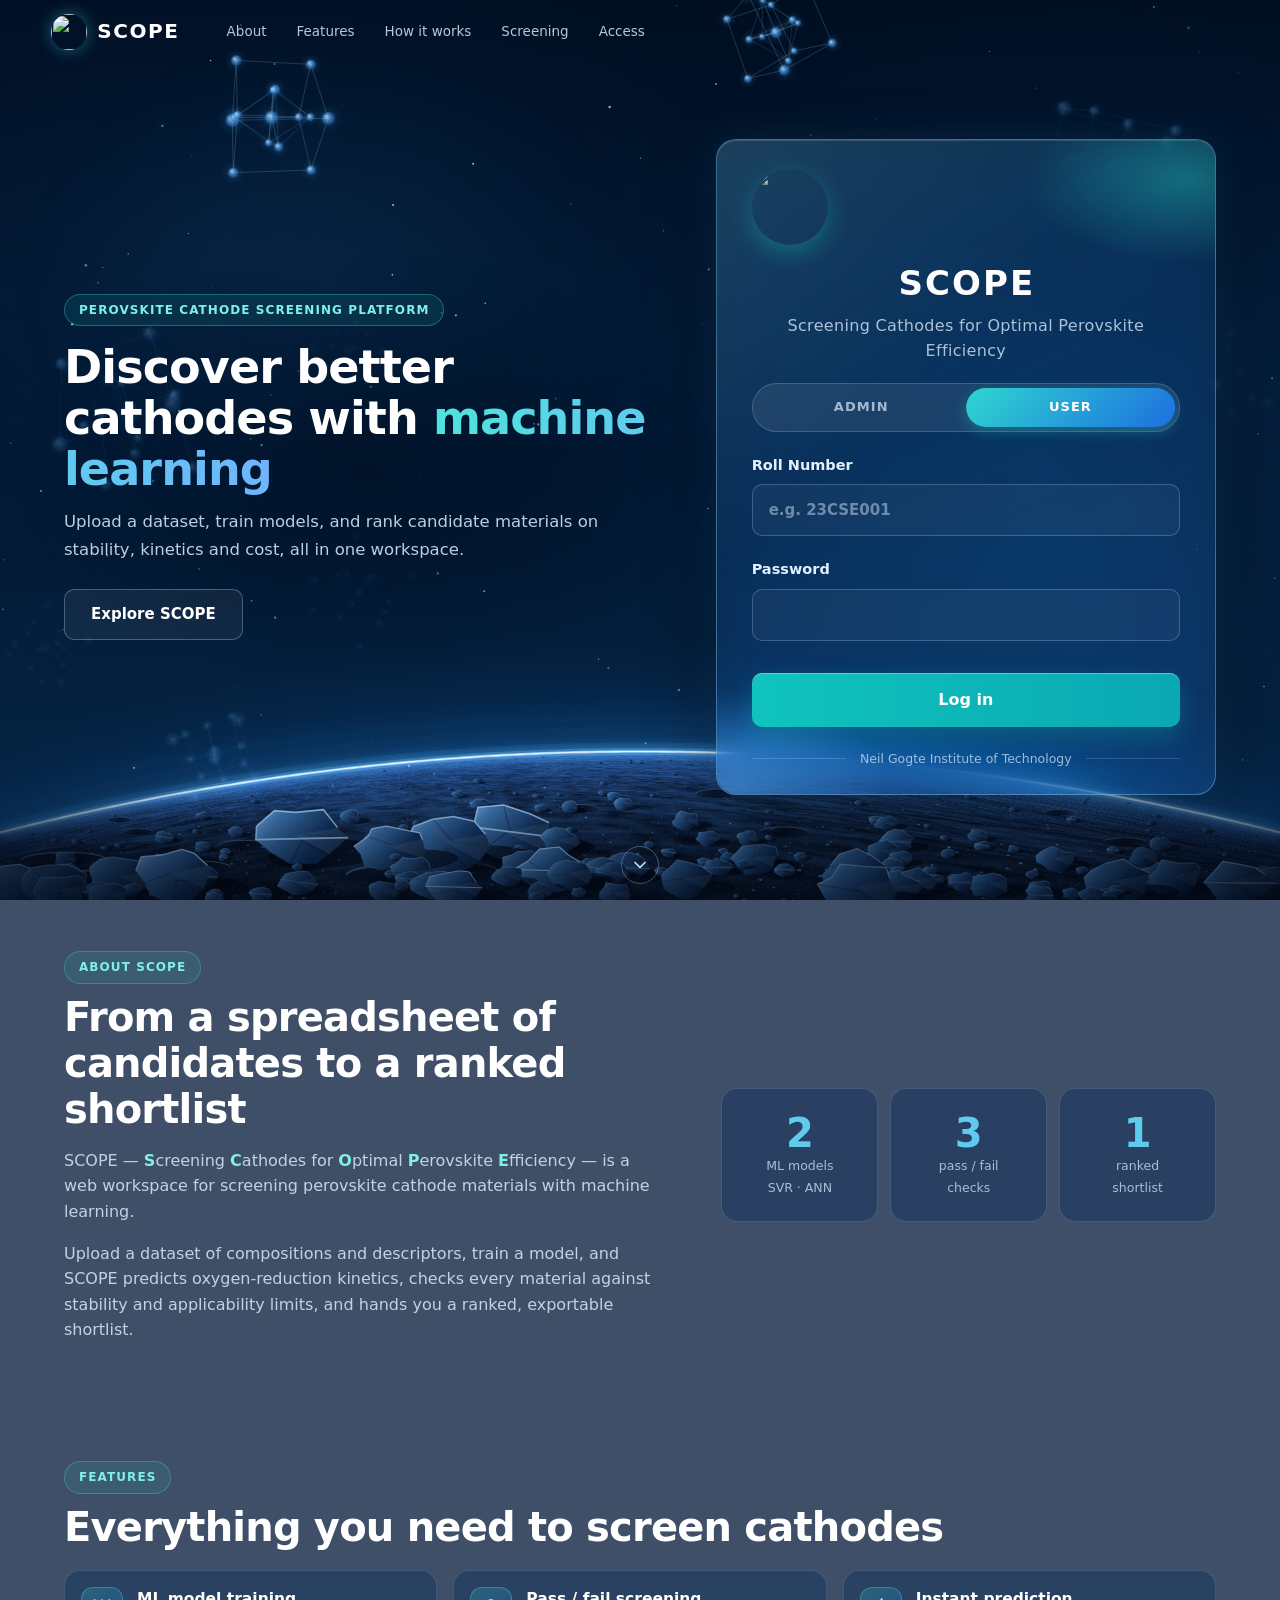
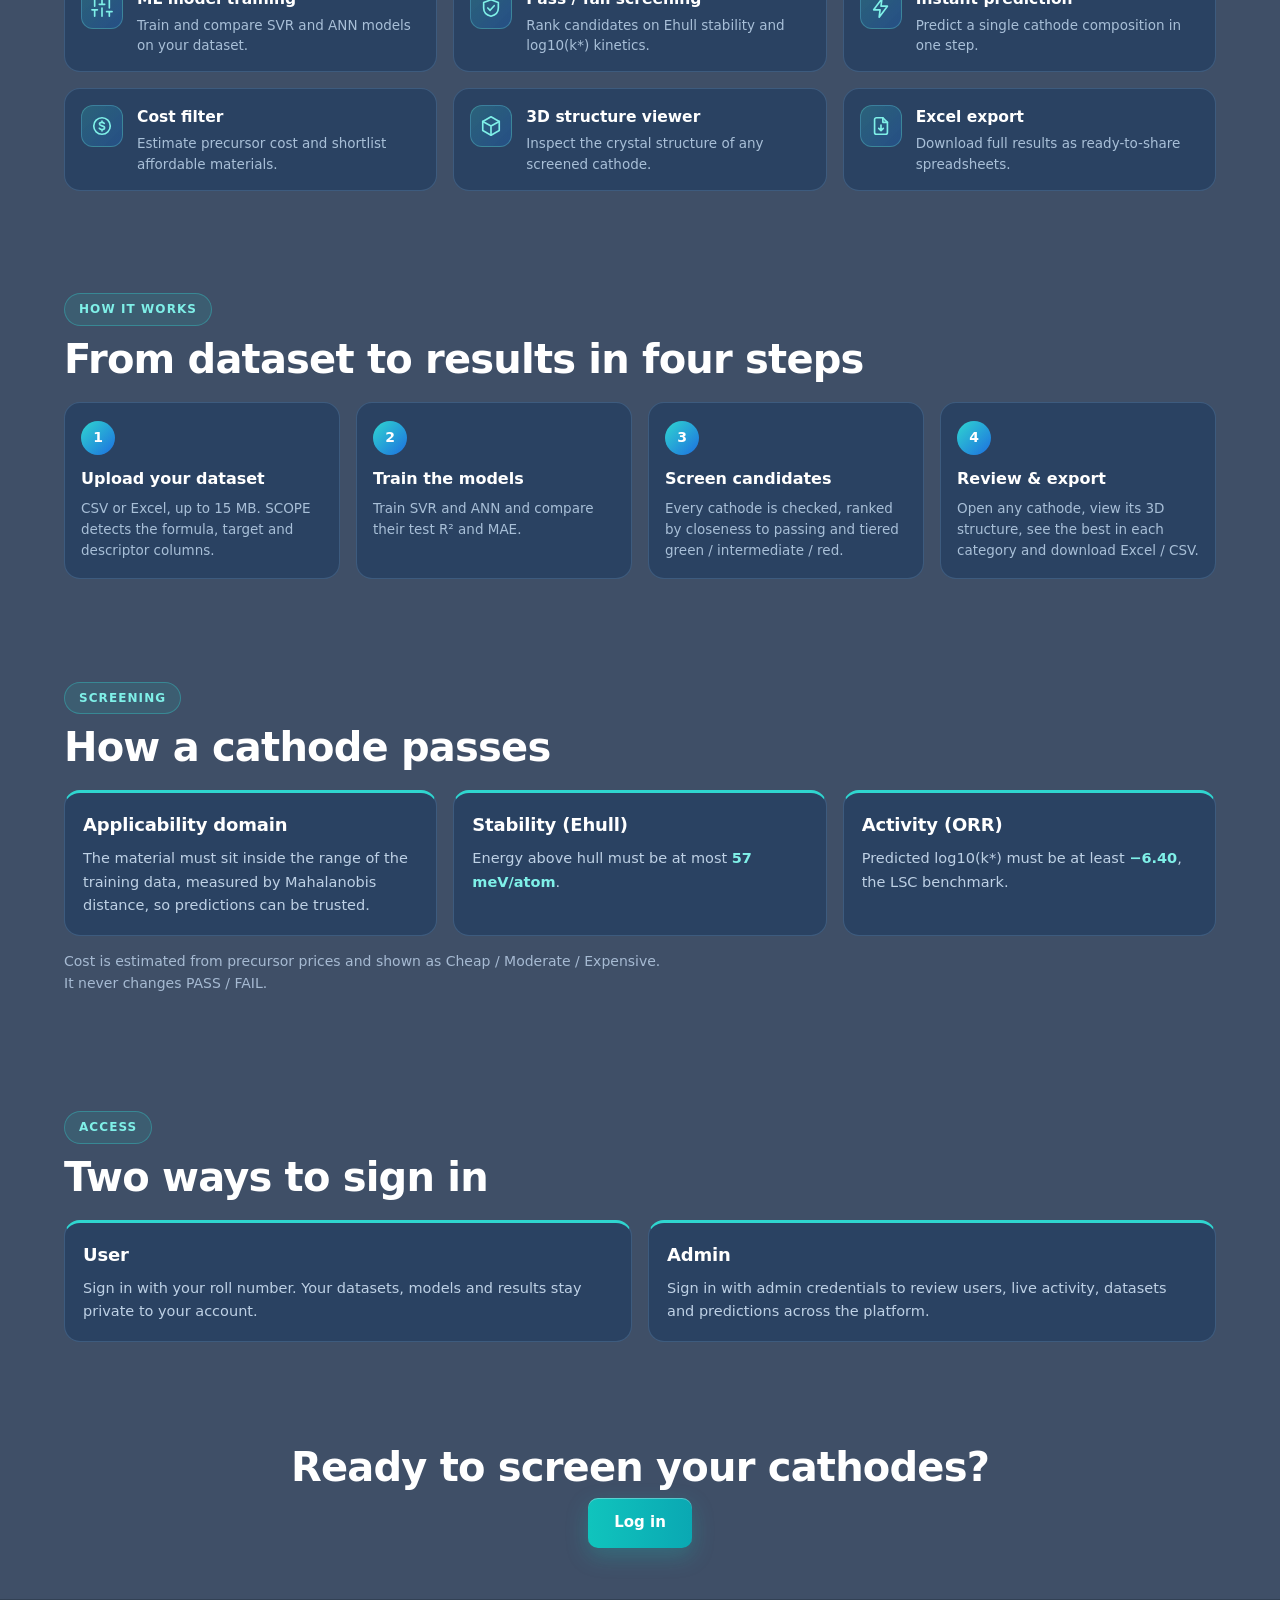
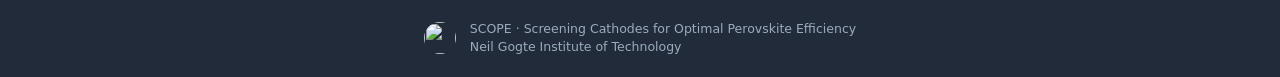
==== frontend/index.html @ 5fcb751d "SCOPE" ====
<!DOCTYPE html><html lang="en"><head><meta charset="utf-8"><meta name="viewport" content="width=device-width,initial-scale=1">
<title>SCOPE</title><link rel="icon" type="image/png" sizes="64x64" href="/favicon.png"><link rel="shortcut icon" href="/favicon.ico"><link rel="apple-touch-icon" href="/logo.png"><link rel="stylesheet" href="style.css"></head><body>
<div id="login" class="hidden">
<canvas id="pvc" class="pv-canvas" aria-hidden="true"></canvas>

<header class="lg-nav" id="lgnav">
<a class="lg-brand" href="#top" data-go-top><img src="/logo.png" alt="" width="36" height="36"><span>SCOPE</span></a>
<nav class="lg-links" aria-label="Sections"><a href="#about">About</a><a href="#features">Features</a><a href="#how">How it works</a><a href="#criteria">Screening</a><a href="#access">Access</a></nav>
</header>

<!-- ===== hero: intro + the ONLY login form (admin / user) ===== -->
<section class="lg-hero" id="top">
<canvas id="plc" class="planet" aria-hidden="true"></canvas>
<div class="lg-intro">
<span class="lg-tag">Perovskite cathode screening platform</span>
<h2 class="lg-title">Discover better cathodes with <em>machine learning</em></h2>
<p class="lg-lead">Upload a dataset, train models, and rank candidate materials on stability, kinetics and cost, all in one workspace.</p>
<div class="lg-cta"><a class="lg-btn ghost" href="#about">Explore SCOPE</a></div>
</div>
<form id="lf" class="card login"><div class="logo-lg"><img src="/logo.png" alt="SCOPE logo" width="72" height="72"></div><h1>SCOPE</h1>
<p class="muted">Screening Cathodes for Optimal Perovskite Efficiency</p>
<div id="rt" class="rt" data-role="user" role="tablist"><span class="rt-pill"></span><button type="button" data-r="admin" role="tab">ADMIN</button><button type="button" data-r="user" role="tab" class="on">USER</button></div>
<label id="l1"><span id="l1t">Roll Number</span><input id="roll" autocomplete="username" placeholder="e.g. 23CSE001" required></label>
<label>Password<input id="pw" type="password" autocomplete="current-password" required></label>
<div id="lerr" class="err"></div><button class="btn">Log in</button><div class="foot">Neil Gogte Institute of Technology</div></form>
<a class="lg-scroll" href="#about" aria-label="Scroll to learn more"><svg viewBox="0 0 24 24" fill="none" stroke="currentColor" stroke-width="2" stroke-linecap="round" stroke-linejoin="round"><path d="M6 9l6 6 6-6"/></svg></a>
</section>

<section class="lg-sec" id="about"><div class="lg-wrap lg-split">
<div><span class="lg-eyebrow lgr">About SCOPE</span>
<h2 class="lg-h2 lgr">From a spreadsheet of candidates to a ranked shortlist</h2>
<p class="lgr">SCOPE &mdash; <b>S</b>creening <b>C</b>athodes for <b>O</b>ptimal <b>P</b>erovskite <b>E</b>fficiency &mdash; is a web workspace for screening perovskite cathode materials with machine learning.</p>
<p class="lgr">Upload a dataset of compositions and descriptors, train a model, and SCOPE predicts oxygen-reduction kinetics, checks every material against stability and applicability limits, and hands you a ranked, exportable shortlist.</p></div>
<div class="lg-tiles"><div class="lg-tile lgr"><b>2</b><span>ML models<br>SVR &middot; ANN</span></div><div class="lg-tile lgr"><b>3</b><span>pass / fail<br>checks</span></div><div class="lg-tile lgr"><b>1</b><span>ranked<br>shortlist</span></div></div>
</div></section>

<section class="lg-sec alt" id="features"><div class="lg-wrap">
<span class="lg-eyebrow lgr">Features</span><h2 class="lg-h2 lgr">Everything you need to screen cathodes</h2>
<ul class="lg-feats"><li class="lg-feat lgr"><span class="lg-ico"><svg viewBox="0 0 24 24" fill="none" stroke="currentColor" stroke-width="1.8" stroke-linecap="round" stroke-linejoin="round" aria-hidden="true"><path d="M4 21v-7M4 10V3M12 21v-9M12 8V3M20 21v-5M20 12V3M1 14h6M9 8h6M17 16h6"/></svg></span><div><b>ML model training</b><small>Train and compare SVR and ANN models on your dataset.</small></div></li><li class="lg-feat lgr"><span class="lg-ico"><svg viewBox="0 0 24 24" fill="none" stroke="currentColor" stroke-width="1.8" stroke-linecap="round" stroke-linejoin="round" aria-hidden="true"><path d="M12 3l8 3v6c0 4.5-3.2 7.8-8 9-4.8-1.2-8-4.5-8-9V6z"/><path d="M8.5 12l2.5 2.5 4.5-5"/></svg></span><div><b>Pass / fail screening</b><small>Rank candidates on Ehull stability and log10(k*) kinetics.</small></div></li><li class="lg-feat lgr"><span class="lg-ico"><svg viewBox="0 0 24 24" fill="none" stroke="currentColor" stroke-width="1.8" stroke-linecap="round" stroke-linejoin="round" aria-hidden="true"><path d="M13 2L4 14h7l-1 8 9-12h-7z"/></svg></span><div><b>Instant prediction</b><small>Predict a single cathode composition in one step.</small></div></li><li class="lg-feat lgr"><span class="lg-ico"><svg viewBox="0 0 24 24" fill="none" stroke="currentColor" stroke-width="1.8" stroke-linecap="round" stroke-linejoin="round" aria-hidden="true"><circle cx="12" cy="12" r="9"/><path d="M14.5 9.2c-.6-.8-1.6-1.2-2.7-1.2-1.5 0-2.6.8-2.6 1.9 0 2.6 5.6 1.3 5.6 4 0 1.2-1.2 2-2.8 2-1.2 0-2.3-.5-2.9-1.4M12 6.5V8m0 8v1.5"/></svg></span><div><b>Cost filter</b><small>Estimate precursor cost and shortlist affordable materials.</small></div></li><li class="lg-feat lgr"><span class="lg-ico"><svg viewBox="0 0 24 24" fill="none" stroke="currentColor" stroke-width="1.8" stroke-linecap="round" stroke-linejoin="round" aria-hidden="true"><path d="M12 2l9 5v10l-9 5-9-5V7z"/><path d="M3 7l9 5 9-5M12 12v10"/></svg></span><div><b>3D structure viewer</b><small>Inspect the crystal structure of any screened cathode.</small></div></li><li class="lg-feat lgr"><span class="lg-ico"><svg viewBox="0 0 24 24" fill="none" stroke="currentColor" stroke-width="1.8" stroke-linecap="round" stroke-linejoin="round" aria-hidden="true"><path d="M14 3H7a2 2 0 0 0-2 2v14a2 2 0 0 0 2 2h10a2 2 0 0 0 2-2V8z"/><path d="M14 3v5h5M12 11v6m0 0l-2.5-2.5M12 17l2.5-2.5"/></svg></span><div><b>Excel export</b><small>Download full results as ready-to-share spreadsheets.</small></div></li></ul>
</div></section>

<section class="lg-sec" id="how"><div class="lg-wrap">
<span class="lg-eyebrow lgr">How it works</span><h2 class="lg-h2 lgr">From dataset to results in four steps</h2>
<ol class="lg-steps">
<li class="lg-step lgr"><i>1</i><b>Upload your dataset</b><small>CSV or Excel, up to 15 MB. SCOPE detects the formula, target and descriptor columns.</small></li>
<li class="lg-step lgr"><i>2</i><b>Train the models</b><small>Train SVR and ANN and compare their test R&sup2; and MAE.</small></li>
<li class="lg-step lgr"><i>3</i><b>Screen candidates</b><small>Every cathode is checked, ranked by closeness to passing and tiered green / intermediate / red.</small></li>
<li class="lg-step lgr"><i>4</i><b>Review &amp; export</b><small>Open any cathode, view its 3D structure, see the best in each category and download Excel / CSV.</small></li>
</ol></div></section>

<section class="lg-sec alt" id="criteria"><div class="lg-wrap">
<span class="lg-eyebrow lgr">Screening</span><h2 class="lg-h2 lgr">How a cathode passes</h2>
<div class="lg-crits">
<div class="lg-crit lgr"><h3>Applicability domain</h3><p>The material must sit inside the range of the training data, measured by Mahalanobis distance, so predictions can be trusted.</p></div>
<div class="lg-crit lgr"><h3>Stability (Ehull)</h3><p>Energy above hull must be at most <b>57 meV/atom</b>.</p></div>
<div class="lg-crit lgr"><h3>Activity (ORR)</h3><p>Predicted log10(k*) must be at least <b>&minus;6.40</b>, the LSC benchmark.</p></div>
</div>
<p class="lg-note lgr">Cost is estimated from precursor prices and shown as Cheap / Moderate / Expensive. It never changes PASS / FAIL.</p>
</div></section>

<section class="lg-sec" id="access"><div class="lg-wrap">
<span class="lg-eyebrow lgr">Access</span><h2 class="lg-h2 lgr">Two ways to sign in</h2>
<div class="lg-crits two">
<div class="lg-crit lgr"><h3>User</h3><p>Sign in with your roll number. Your datasets, models and results stay private to your account.</p></div>
<div class="lg-crit lgr"><h3>Admin</h3><p>Sign in with admin credentials to review users, live activity, datasets and predictions across the platform.</p></div>
</div></div></section>

<section class="lg-sec lg-final"><div class="lg-wrap lgr"><h2 class="lg-h2">Ready to screen your cathodes?</h2><button type="button" class="lg-btn" data-go-login>Log in</button></div></section>
<footer class="lg-foot"><img src="/logo.png" alt="" width="36" height="36"><span>SCOPE &middot; Screening Cathodes for Optimal Perovskite Efficiency<br>Neil Gogte Institute of Technology</span></footer>
</div>
<div id="app" class="hidden"><svg class="mol tr" viewBox="0 0 480 330" preserveAspectRatio="xMaxYMax slice" aria-hidden="true" focusable="false"><defs><radialGradient id="mna" cx=".35" cy=".3" r=".8"><stop offset="0" stop-color="#e9f5ff"/><stop offset=".45" stop-color="#5aa6f5"/><stop offset="1" stop-color="#1f5fc4"/></radialGradient><linearGradient id="cta" x1="0" y1="0" x2="1" y2="1"><stop offset="0" stop-color="#9fd2ff"/><stop offset="1" stop-color="#4f9bf0"/></linearGradient><linearGradient id="cra" x1="0" y1="0" x2="1" y2="1"><stop offset="0" stop-color="#3f86e6"/><stop offset="1" stop-color="#1a4fb3"/></linearGradient><linearGradient id="cla" x1="0" y1="0" x2="1" y2="1"><stop offset="0" stop-color="#6db4fa"/><stop offset="1" stop-color="#2c6cd0"/></linearGradient><radialGradient id="mka" cx="1" cy="0" r="0.95"><stop offset="0" stop-color="#fff"/><stop offset="1" stop-color="#000"/></radialGradient></defs><mask id="mma"><rect width="480" height="330" fill="url(#mka)"/></mask><g mask="url(#mma)"><g stroke="#4f8fe6" stroke-opacity="0.42" stroke-width="1.2" fill="none"><line x1="498.8" y1="108.0" x2="530.0" y2="90.0"/><line x1="374.1" y1="-72.0" x2="405.3" y2="-54.0"/><line x1="467.7" y1="-54.0" x2="467.7" y2="-18.0"/><line x1="436.5" y1="108.0" x2="436.5" y2="144.0"/><line x1="436.5" y1="0.0" x2="467.7" y2="-18.0"/><line x1="467.7" y1="54.0" x2="467.7" y2="90.0"/><line x1="249.4" y1="144.0" x2="280.6" y2="162.0"/><line x1="467.7" y1="54.0" x2="498.8" y2="36.0"/><line x1="530.0" y1="54.0" x2="530.0" y2="90.0"/><line x1="155.9" y1="54.0" x2="155.9" y2="90.0"/><line x1="218.2" y1="-18.0" x2="249.4" y2="-0.0"/><line x1="218.2" y1="90.0" x2="249.4" y2="108.0"/><line x1="374.1" y1="36.0" x2="405.3" y2="54.0"/><line x1="436.5" y1="-0.0" x2="436.5" y2="36.0"/><line x1="124.7" y1="0.0" x2="155.9" y2="-18.0"/><line x1="498.8" y1="0.0" x2="530.0" y2="-18.0"/><line x1="342.9" y1="-54.0" x2="374.1" y2="-72.0"/><line x1="218.2" y1="-54.0" x2="218.2" y2="-18.0"/><line x1="155.9" y1="54.0" x2="187.1" y2="36.0"/><line x1="218.2" y1="54.0" x2="249.4" y2="36.0"/><line x1="342.9" y1="-54.0" x2="342.9" y2="-18.0"/><line x1="436.5" y1="108.0" x2="467.7" y2="90.0"/><line x1="187.1" y1="0.0" x2="218.2" y2="-18.0"/><line x1="93.5" y1="-18.0" x2="124.7" y2="0.0"/><line x1="498.8" y1="108.0" x2="498.8" y2="144.0"/><line x1="405.3" y1="-54.0" x2="405.3" y2="-18.0"/><line x1="405.3" y1="54.0" x2="436.5" y2="36.0"/><line x1="311.8" y1="-0.0" x2="311.8" y2="36.0"/><line x1="498.8" y1="36.0" x2="530.0" y2="54.0"/><line x1="155.9" y1="-18.0" x2="187.1" y2="0.0"/><line x1="155.9" y1="-54.0" x2="187.1" y2="-72.0"/><line x1="374.1" y1="216.0" x2="405.3" y2="198.0"/><line x1="187.1" y1="-0.0" x2="187.1" y2="36.0"/><line x1="467.7" y1="-18.0" x2="498.8" y2="0.0"/><line x1="249.4" y1="216.0" x2="280.6" y2="198.0"/><line x1="467.7" y1="162.0" x2="467.7" y2="198.0"/><line x1="342.9" y1="162.0" x2="342.9" y2="198.0"/><line x1="498.8" y1="216.0" x2="530.0" y2="198.0"/><line x1="530.0" y1="-54.0" x2="530.0" y2="-18.0"/><line x1="467.7" y1="162.0" x2="498.8" y2="144.0"/><line x1="498.8" y1="-0.0" x2="498.8" y2="36.0"/><line x1="218.2" y1="54.0" x2="218.2" y2="90.0"/><line x1="93.5" y1="-54.0" x2="93.5" y2="-18.0"/><line x1="124.7" y1="-72.0" x2="155.9" y2="-54.0"/><line x1="436.5" y1="144.0" x2="467.7" y2="162.0"/><line x1="374.1" y1="-0.0" x2="405.3" y2="-18.0"/><line x1="187.1" y1="-72.0" x2="218.2" y2="-54.0"/><line x1="405.3" y1="-54.0" x2="436.5" y2="-72.0"/><line x1="187.1" y1="108.0" x2="218.2" y2="90.0"/><line x1="374.1" y1="108.0" x2="374.1" y2="144.0"/><line x1="436.5" y1="-72.0" x2="467.7" y2="-54.0"/><line x1="155.9" y1="90.0" x2="187.1" y2="108.0"/><line x1="374.1" y1="108.0" x2="405.3" y2="90.0"/><line x1="530.0" y1="162.0" x2="530.0" y2="198.0"/><line x1="342.9" y1="198.0" x2="374.1" y2="216.0"/><line x1="405.3" y1="90.0" x2="436.5" y2="108.0"/><line x1="93.5" y1="-54.0" x2="124.7" y2="-72.0"/><line x1="405.3" y1="-18.0" x2="436.5" y2="0.0"/><line x1="342.9" y1="-18.0" x2="374.1" y2="0.0"/><line x1="218.2" y1="162.0" x2="249.4" y2="144.0"/><line x1="249.4" y1="-0.0" x2="280.6" y2="-18.0"/><line x1="530.0" y1="90.0" x2="561.2" y2="108.0"/><line x1="530.0" y1="162.0" x2="561.2" y2="144.0"/><line x1="218.2" y1="162.0" x2="218.2" y2="198.0"/><line x1="280.6" y1="-18.0" x2="311.8" y2="-0.0"/><line x1="249.4" y1="108.0" x2="280.6" y2="90.0"/><line x1="249.4" y1="36.0" x2="280.6" y2="54.0"/><line x1="374.1" y1="-0.0" x2="374.1" y2="36.0"/><line x1="187.1" y1="36.0" x2="218.2" y2="54.0"/><line x1="155.9" y1="-54.0" x2="155.9" y2="-18.0"/><line x1="467.7" y1="-54.0" x2="498.8" y2="-72.0"/><line x1="405.3" y1="162.0" x2="405.3" y2="198.0"/><line x1="561.2" y1="108.0" x2="561.2" y2="144.0"/><line x1="249.4" y1="-0.0" x2="249.4" y2="36.0"/><line x1="498.8" y1="144.0" x2="530.0" y2="162.0"/><line x1="498.8" y1="-72.0" x2="530.0" y2="-54.0"/><line x1="280.6" y1="54.0" x2="311.8" y2="36.0"/><line x1="280.6" y1="162.0" x2="280.6" y2="198.0"/><line x1="467.7" y1="90.0" x2="498.8" y2="108.0"/><line x1="436.5" y1="36.0" x2="467.7" y2="54.0"/><line x1="374.1" y1="144.0" x2="405.3" y2="162.0"/></g><circle cx="93.5" cy="-18.0" r="4.4" fill="url(#mna)"/><circle cx="187.1" cy="108.0" r="4.4" fill="url(#mna)"/><circle cx="249.4" cy="36.0" r="2.2" fill="url(#mna)"/><circle cx="249.4" cy="216.0" r="3.6" fill="url(#mna)"/><circle cx="280.6" cy="198.0" r="3.2" fill="url(#mna)"/><circle cx="218.2" cy="90.0" r="2.2" fill="url(#mna)"/><circle cx="436.5" cy="144.0" r="2.2" fill="url(#mna)"/><circle cx="498.8" cy="36.0" r="3.6" fill="url(#mna)"/><circle cx="311.8" cy="36.0" r="2.6" fill="url(#mna)"/><circle cx="498.8" cy="216.0" r="3.6" fill="url(#mna)"/><circle cx="155.9" cy="-18.0" r="2.6" fill="url(#mna)"/><circle cx="467.7" cy="-18.0" r="3.6" fill="url(#mna)"/><circle cx="467.7" cy="162.0" r="3.2" fill="url(#mna)"/><circle cx="530.0" cy="198.0" r="2.2" fill="url(#mna)"/><circle cx="405.3" cy="90.0" r="3.6" fill="url(#mna)"/><circle cx="124.7" cy="-72.0" r="3.6" fill="url(#mna)"/><circle cx="561.2" cy="108.0" r="3.6" fill="url(#mna)"/><circle cx="342.9" cy="198.0" r="2.2" fill="url(#mna)"/><circle cx="436.5" cy="0.0" r="2.6" fill="url(#mna)"/><circle cx="530.0" cy="-18.0" r="2.6" fill="url(#mna)"/><circle cx="187.1" cy="0.0" r="2.6" fill="url(#mna)"/><circle cx="374.1" cy="-72.0" r="2.2" fill="url(#mna)"/><circle cx="218.2" cy="-54.0" r="2.6" fill="url(#mna)"/><circle cx="374.1" cy="108.0" r="4.4" fill="url(#mna)"/><circle cx="530.0" cy="54.0" r="3.6" fill="url(#mna)"/><circle cx="280.6" cy="54.0" r="2.6" fill="url(#mna)"/><circle cx="405.3" cy="-54.0" r="4.4" fill="url(#mna)"/><circle cx="467.7" cy="198.0" r="4.4" fill="url(#mna)"/><circle cx="280.6" cy="-18.0" r="3.6" fill="url(#mna)"/><circle cx="249.4" cy="108.0" r="3.2" fill="url(#mna)"/><circle cx="561.2" cy="144.0" r="2.6" fill="url(#mna)"/><circle cx="530.0" cy="162.0" r="4.4" fill="url(#mna)"/><circle cx="280.6" cy="90.0" r="4.4" fill="url(#mna)"/><circle cx="436.5" cy="36.0" r="2.6" fill="url(#mna)"/><circle cx="530.0" cy="90.0" r="2.2" fill="url(#mna)"/><circle cx="155.9" cy="54.0" r="2.2" fill="url(#mna)"/><circle cx="467.7" cy="54.0" r="2.2" fill="url(#mna)"/><circle cx="218.2" cy="-18.0" r="4.4" fill="url(#mna)"/><circle cx="187.1" cy="36.0" r="2.6" fill="url(#mna)"/><circle cx="498.8" cy="108.0" r="3.6" fill="url(#mna)"/><circle cx="342.9" cy="-54.0" r="2.6" fill="url(#mna)"/><circle cx="405.3" cy="-18.0" r="2.6" fill="url(#mna)"/><circle cx="374.1" cy="144.0" r="2.2" fill="url(#mna)"/><circle cx="124.7" cy="0.0" r="3.2" fill="url(#mna)"/><circle cx="218.2" cy="162.0" r="2.6" fill="url(#mna)"/><circle cx="498.8" cy="-72.0" r="3.2" fill="url(#mna)"/><circle cx="249.4" cy="144.0" r="4.4" fill="url(#mna)"/><circle cx="405.3" cy="162.0" r="2.6" fill="url(#mna)"/><circle cx="374.1" cy="-0.0" r="4.4" fill="url(#mna)"/><circle cx="218.2" cy="198.0" r="3.2" fill="url(#mna)"/><circle cx="530.0" cy="-54.0" r="3.2" fill="url(#mna)"/><circle cx="155.9" cy="90.0" r="4.4" fill="url(#mna)"/><circle cx="467.7" cy="90.0" r="3.6" fill="url(#mna)"/><circle cx="498.8" cy="144.0" r="2.6" fill="url(#mna)"/><circle cx="342.9" cy="-18.0" r="2.2" fill="url(#mna)"/><circle cx="405.3" cy="198.0" r="3.2" fill="url(#mna)"/><circle cx="342.9" cy="162.0" r="3.6" fill="url(#mna)"/><circle cx="93.5" cy="-54.0" r="4.4" fill="url(#mna)"/><circle cx="249.4" cy="-0.0" r="4.4" fill="url(#mna)"/><circle cx="280.6" cy="162.0" r="3.6" fill="url(#mna)"/><circle cx="374.1" cy="36.0" r="4.4" fill="url(#mna)"/><circle cx="218.2" cy="54.0" r="2.6" fill="url(#mna)"/><circle cx="436.5" cy="108.0" r="4.4" fill="url(#mna)"/><circle cx="498.8" cy="0.0" r="2.6" fill="url(#mna)"/><circle cx="311.8" cy="-0.0" r="4.4" fill="url(#mna)"/><circle cx="405.3" cy="54.0" r="4.4" fill="url(#mna)"/><circle cx="155.9" cy="-54.0" r="2.2" fill="url(#mna)"/><circle cx="467.7" cy="-54.0" r="3.6" fill="url(#mna)"/><circle cx="187.1" cy="-72.0" r="2.6" fill="url(#mna)"/><circle cx="374.1" cy="216.0" r="4.4" fill="url(#mna)"/><circle cx="436.5" cy="-72.0" r="2.2" fill="url(#mna)"/></g><g class="cube f1"><polygon points="402.0,64.0 426.2,78.0 402.0,92.0 377.8,78.0" fill="url(#cta)"/><polygon points="426.2,78.0 426.2,106.0 402.0,120.0 402.0,92.0" fill="url(#cra)"/><polygon points="402.0,92.0 402.0,120.0 377.8,106.0 377.8,78.0" fill="url(#cla)"/><polygon points="402.0,64.0 426.2,78.0 426.2,106.0 402.0,120.0 377.8,106.0 377.8,78.0" fill="none" stroke="#bfe0ff" stroke-opacity=".7" stroke-width="1"/><path d="M402.0,92.0 L426.2,78.0 M402.0,92.0 L377.8,78.0 M402.0,92.0 L402.0,120.0" stroke="#d6ecff" stroke-opacity=".55" stroke-width="1"/></g><g class="cube f2"><polygon points="330.0,179.0 344.7,187.5 330.0,196.0 315.3,187.5" fill="url(#cta)"/><polygon points="344.7,187.5 344.7,204.5 330.0,213.0 330.0,196.0" fill="url(#cra)"/><polygon points="330.0,196.0 330.0,213.0 315.3,204.5 315.3,187.5" fill="url(#cla)"/><polygon points="330.0,179.0 344.7,187.5 344.7,204.5 330.0,213.0 315.3,204.5 315.3,187.5" fill="none" stroke="#bfe0ff" stroke-opacity=".7" stroke-width="1"/><path d="M330.0,196.0 L344.7,187.5 M330.0,196.0 L315.3,187.5 M330.0,196.0 L330.0,213.0" stroke="#d6ecff" stroke-opacity=".55" stroke-width="1"/></g><g class="cube f3"><polygon points="448.0,188.0 458.4,194.0 448.0,200.0 437.6,194.0" fill="url(#cta)"/><polygon points="458.4,194.0 458.4,206.0 448.0,212.0 448.0,200.0" fill="url(#cra)"/><polygon points="448.0,200.0 448.0,212.0 437.6,206.0 437.6,194.0" fill="url(#cla)"/><polygon points="448.0,188.0 458.4,194.0 458.4,206.0 448.0,212.0 437.6,206.0 437.6,194.0" fill="none" stroke="#bfe0ff" stroke-opacity=".7" stroke-width="1"/><path d="M448.0,200.0 L458.4,194.0 M448.0,200.0 L437.6,194.0 M448.0,200.0 L448.0,212.0" stroke="#d6ecff" stroke-opacity=".55" stroke-width="1"/></g><g class="cube f4"><polygon points="250.0,60.0 258.7,65.0 250.0,70.0 241.3,65.0" fill="url(#cta)"/><polygon points="258.7,65.0 258.7,75.0 250.0,80.0 250.0,70.0" fill="url(#cra)"/><polygon points="250.0,70.0 250.0,80.0 241.3,75.0 241.3,65.0" fill="url(#cla)"/><polygon points="250.0,60.0 258.7,65.0 258.7,75.0 250.0,80.0 241.3,75.0 241.3,65.0" fill="none" stroke="#bfe0ff" stroke-opacity=".7" stroke-width="1"/><path d="M250.0,70.0 L258.7,65.0 M250.0,70.0 L241.3,65.0 M250.0,70.0 L250.0,80.0" stroke="#d6ecff" stroke-opacity=".55" stroke-width="1"/></g></svg><svg class="mol br" viewBox="0 0 470 480" preserveAspectRatio="xMaxYMax slice" aria-hidden="true" focusable="false"><defs><radialGradient id="mnb" cx=".35" cy=".3" r=".8"><stop offset="0" stop-color="#e9f5ff"/><stop offset=".45" stop-color="#5aa6f5"/><stop offset="1" stop-color="#1f5fc4"/></radialGradient><linearGradient id="ctb" x1="0" y1="0" x2="1" y2="1"><stop offset="0" stop-color="#9fd2ff"/><stop offset="1" stop-color="#4f9bf0"/></linearGradient><linearGradient id="crb" x1="0" y1="0" x2="1" y2="1"><stop offset="0" stop-color="#3f86e6"/><stop offset="1" stop-color="#1a4fb3"/></linearGradient><linearGradient id="clb" x1="0" y1="0" x2="1" y2="1"><stop offset="0" stop-color="#6db4fa"/><stop offset="1" stop-color="#2c6cd0"/></linearGradient><radialGradient id="mkb" cx="1" cy="1" r="0.95"><stop offset="0" stop-color="#fff"/><stop offset="1" stop-color="#000"/></radialGradient></defs><mask id="mmb"><rect width="470" height="480" fill="url(#mkb)"/></mask><g mask="url(#mmb)"><g stroke="#4f8fe6" stroke-opacity="0.42" stroke-width="1.2" fill="none"><line x1="374.1" y1="252.0" x2="405.3" y2="270.0"/><line x1="498.8" y1="324.0" x2="530.0" y2="306.0"/><line x1="218.2" y1="486.0" x2="249.4" y2="468.0"/><line x1="498.8" y1="468.0" x2="530.0" y2="486.0"/><line x1="436.5" y1="432.0" x2="436.5" y2="468.0"/><line x1="530.0" y1="486.0" x2="530.0" y2="522.0"/><line x1="467.7" y1="378.0" x2="498.8" y2="360.0"/><line x1="187.1" y1="252.0" x2="218.2" y2="270.0"/><line x1="405.3" y1="486.0" x2="436.5" y2="468.0"/><line x1="374.1" y1="432.0" x2="405.3" y2="414.0"/><line x1="342.9" y1="270.0" x2="374.1" y2="252.0"/><line x1="218.2" y1="486.0" x2="218.2" y2="522.0"/><line x1="498.8" y1="360.0" x2="530.0" y2="378.0"/><line x1="561.2" y1="216.0" x2="561.2" y2="252.0"/><line x1="280.6" y1="486.0" x2="311.8" y2="468.0"/><line x1="124.7" y1="252.0" x2="155.9" y2="270.0"/><line x1="498.8" y1="252.0" x2="530.0" y2="270.0"/><line x1="530.0" y1="486.0" x2="561.2" y2="468.0"/><line x1="342.9" y1="270.0" x2="342.9" y2="306.0"/><line x1="342.9" y1="486.0" x2="342.9" y2="522.0"/><line x1="93.5" y1="270.0" x2="124.7" y2="252.0"/><line x1="467.7" y1="486.0" x2="467.7" y2="522.0"/><line x1="280.6" y1="414.0" x2="311.8" y2="432.0"/><line x1="405.3" y1="486.0" x2="405.3" y2="522.0"/><line x1="436.5" y1="540.0" x2="467.7" y2="522.0"/><line x1="405.3" y1="522.0" x2="436.5" y2="540.0"/><line x1="467.7" y1="414.0" x2="498.8" y2="432.0"/><line x1="249.4" y1="540.0" x2="280.6" y2="522.0"/><line x1="249.4" y1="432.0" x2="249.4" y2="468.0"/><line x1="530.0" y1="270.0" x2="561.2" y2="252.0"/><line x1="218.2" y1="522.0" x2="249.4" y2="540.0"/><line x1="280.6" y1="486.0" x2="280.6" y2="522.0"/><line x1="311.8" y1="324.0" x2="342.9" y2="306.0"/><line x1="311.8" y1="216.0" x2="342.9" y2="198.0"/><line x1="374.1" y1="324.0" x2="405.3" y2="306.0"/><line x1="405.3" y1="270.0" x2="405.3" y2="306.0"/><line x1="374.1" y1="432.0" x2="374.1" y2="468.0"/><line x1="436.5" y1="468.0" x2="467.7" y2="486.0"/><line x1="342.9" y1="378.0" x2="374.1" y2="360.0"/><line x1="342.9" y1="306.0" x2="374.1" y2="324.0"/><line x1="498.8" y1="216.0" x2="498.8" y2="252.0"/><line x1="467.7" y1="378.0" x2="467.7" y2="414.0"/><line x1="218.2" y1="270.0" x2="218.2" y2="306.0"/><line x1="342.9" y1="378.0" x2="342.9" y2="414.0"/><line x1="342.9" y1="414.0" x2="374.1" y2="432.0"/><line x1="467.7" y1="522.0" x2="498.8" y2="540.0"/><line x1="530.0" y1="306.0" x2="561.2" y2="324.0"/><line x1="374.1" y1="216.0" x2="405.3" y2="198.0"/><line x1="249.4" y1="468.0" x2="280.6" y2="486.0"/><line x1="218.2" y1="414.0" x2="249.4" y2="432.0"/><line x1="311.8" y1="252.0" x2="342.9" y2="270.0"/><line x1="498.8" y1="432.0" x2="530.0" y2="414.0"/><line x1="155.9" y1="270.0" x2="187.1" y2="252.0"/><line x1="311.8" y1="432.0" x2="311.8" y2="468.0"/><line x1="467.7" y1="162.0" x2="467.7" y2="198.0"/><line x1="124.7" y1="324.0" x2="155.9" y2="306.0"/><line x1="342.9" y1="162.0" x2="342.9" y2="198.0"/><line x1="498.8" y1="216.0" x2="530.0" y2="198.0"/><line x1="155.9" y1="306.0" x2="187.1" y2="324.0"/><line x1="467.7" y1="162.0" x2="498.8" y2="144.0"/><line x1="561.2" y1="324.0" x2="561.2" y2="360.0"/><line x1="436.5" y1="216.0" x2="436.5" y2="252.0"/><line x1="467.7" y1="270.0" x2="498.8" y2="252.0"/><line x1="93.5" y1="306.0" x2="124.7" y2="324.0"/><line x1="498.8" y1="432.0" x2="498.8" y2="468.0"/><line x1="155.9" y1="270.0" x2="155.9" y2="306.0"/><line x1="530.0" y1="198.0" x2="561.2" y2="216.0"/><line x1="530.0" y1="162.0" x2="530.0" y2="198.0"/><line x1="342.9" y1="198.0" x2="374.1" y2="216.0"/><line x1="187.1" y1="432.0" x2="218.2" y2="414.0"/><line x1="374.1" y1="360.0" x2="405.3" y2="378.0"/><line x1="342.9" y1="162.0" x2="374.1" y2="144.0"/><line x1="405.3" y1="378.0" x2="405.3" y2="414.0"/><line x1="187.1" y1="468.0" x2="218.2" y2="486.0"/><line x1="530.0" y1="378.0" x2="530.0" y2="414.0"/><line x1="405.3" y1="414.0" x2="436.5" y2="432.0"/><line x1="467.7" y1="486.0" x2="498.8" y2="468.0"/><line x1="467.7" y1="270.0" x2="467.7" y2="306.0"/><line x1="311.8" y1="324.0" x2="311.8" y2="360.0"/><line x1="374.1" y1="324.0" x2="374.1" y2="360.0"/><line x1="561.2" y1="432.0" x2="561.2" y2="468.0"/><line x1="187.1" y1="432.0" x2="187.1" y2="468.0"/><line x1="405.3" y1="162.0" x2="405.3" y2="198.0"/><line x1="498.8" y1="324.0" x2="498.8" y2="360.0"/><line x1="498.8" y1="144.0" x2="530.0" y2="162.0"/><line x1="93.5" y1="270.0" x2="93.5" y2="306.0"/><line x1="405.3" y1="198.0" x2="436.5" y2="216.0"/><line x1="374.1" y1="216.0" x2="374.1" y2="252.0"/><line x1="374.1" y1="468.0" x2="405.3" y2="486.0"/><line x1="311.8" y1="468.0" x2="342.9" y2="486.0"/></g><circle cx="374.1" cy="252.0" r="3.2" fill="url(#mnb)"/><circle cx="530.0" cy="378.0" r="3.2" fill="url(#mnb)"/><circle cx="249.4" cy="432.0" r="3.2" fill="url(#mnb)"/><circle cx="436.5" cy="540.0" r="4.4" fill="url(#mnb)"/><circle cx="218.2" cy="306.0" r="4.4" fill="url(#mnb)"/><circle cx="311.8" cy="432.0" r="2.6" fill="url(#mnb)"/><circle cx="405.3" cy="306.0" r="2.2" fill="url(#mnb)"/><circle cx="530.0" cy="270.0" r="3.6" fill="url(#mnb)"/><circle cx="498.8" cy="468.0" r="2.2" fill="url(#mnb)"/><circle cx="405.3" cy="162.0" r="3.6" fill="url(#mnb)"/><circle cx="93.5" cy="270.0" r="3.2" fill="url(#mnb)"/><circle cx="187.1" cy="252.0" r="2.2" fill="url(#mnb)"/><circle cx="436.5" cy="252.0" r="2.6" fill="url(#mnb)"/><circle cx="311.8" cy="324.0" r="3.6" fill="url(#mnb)"/><circle cx="498.8" cy="324.0" r="3.2" fill="url(#mnb)"/><circle cx="342.9" cy="522.0" r="4.4" fill="url(#mnb)"/><circle cx="93.5" cy="306.0" r="3.2" fill="url(#mnb)"/><circle cx="498.8" cy="360.0" r="3.6" fill="url(#mnb)"/><circle cx="155.9" cy="306.0" r="3.6" fill="url(#mnb)"/><circle cx="467.7" cy="306.0" r="3.6" fill="url(#mnb)"/><circle cx="561.2" cy="252.0" r="2.2" fill="url(#mnb)"/><circle cx="374.1" cy="432.0" r="4.4" fill="url(#mnb)"/><circle cx="498.8" cy="216.0" r="2.6" fill="url(#mnb)"/><circle cx="342.9" cy="414.0" r="3.2" fill="url(#mnb)"/><circle cx="467.7" cy="162.0" r="2.2" fill="url(#mnb)"/><circle cx="280.6" cy="414.0" r="3.6" fill="url(#mnb)"/><circle cx="218.2" cy="486.0" r="2.2" fill="url(#mnb)"/><circle cx="530.0" cy="414.0" r="3.2" fill="url(#mnb)"/><circle cx="342.9" cy="270.0" r="3.6" fill="url(#mnb)"/><circle cx="405.3" cy="486.0" r="2.2" fill="url(#mnb)"/><circle cx="249.4" cy="468.0" r="4.4" fill="url(#mnb)"/><circle cx="374.1" cy="144.0" r="3.6" fill="url(#mnb)"/><circle cx="311.8" cy="468.0" r="3.2" fill="url(#mnb)"/><circle cx="187.1" cy="432.0" r="3.6" fill="url(#mnb)"/><circle cx="436.5" cy="432.0" r="2.6" fill="url(#mnb)"/><circle cx="530.0" cy="306.0" r="2.6" fill="url(#mnb)"/><circle cx="405.3" cy="198.0" r="2.2" fill="url(#mnb)"/><circle cx="498.8" cy="540.0" r="4.4" fill="url(#mnb)"/><circle cx="530.0" cy="162.0" r="2.2" fill="url(#mnb)"/><circle cx="311.8" cy="360.0" r="2.6" fill="url(#mnb)"/><circle cx="467.7" cy="486.0" r="4.4" fill="url(#mnb)"/><circle cx="124.7" cy="252.0" r="3.2" fill="url(#mnb)"/><circle cx="561.2" cy="432.0" r="3.2" fill="url(#mnb)"/><circle cx="311.8" cy="216.0" r="2.6" fill="url(#mnb)"/><circle cx="374.1" cy="468.0" r="4.4" fill="url(#mnb)"/><circle cx="498.8" cy="252.0" r="4.4" fill="url(#mnb)"/><circle cx="467.7" cy="198.0" r="3.2" fill="url(#mnb)"/><circle cx="374.1" cy="324.0" r="2.2" fill="url(#mnb)"/><circle cx="218.2" cy="522.0" r="3.2" fill="url(#mnb)"/><circle cx="342.9" cy="306.0" r="2.6" fill="url(#mnb)"/><circle cx="405.3" cy="522.0" r="3.6" fill="url(#mnb)"/><circle cx="280.6" cy="486.0" r="3.6" fill="url(#mnb)"/><circle cx="374.1" cy="360.0" r="3.6" fill="url(#mnb)"/><circle cx="530.0" cy="486.0" r="2.2" fill="url(#mnb)"/><circle cx="342.9" cy="162.0" r="2.6" fill="url(#mnb)"/><circle cx="405.3" cy="378.0" r="2.2" fill="url(#mnb)"/><circle cx="187.1" cy="468.0" r="3.6" fill="url(#mnb)"/><circle cx="374.1" cy="216.0" r="3.6" fill="url(#mnb)"/><circle cx="218.2" cy="414.0" r="3.6" fill="url(#mnb)"/><circle cx="436.5" cy="468.0" r="3.2" fill="url(#mnb)"/><circle cx="342.9" cy="198.0" r="2.6" fill="url(#mnb)"/><circle cx="405.3" cy="414.0" r="3.6" fill="url(#mnb)"/><circle cx="187.1" cy="324.0" r="3.2" fill="url(#mnb)"/><circle cx="218.2" cy="270.0" r="3.6" fill="url(#mnb)"/><circle cx="530.0" cy="198.0" r="3.2" fill="url(#mnb)"/><circle cx="405.3" cy="270.0" r="2.2" fill="url(#mnb)"/><circle cx="467.7" cy="522.0" r="3.2" fill="url(#mnb)"/><circle cx="561.2" cy="468.0" r="2.2" fill="url(#mnb)"/><circle cx="498.8" cy="432.0" r="3.2" fill="url(#mnb)"/><circle cx="311.8" cy="252.0" r="3.2" fill="url(#mnb)"/><circle cx="467.7" cy="378.0" r="3.6" fill="url(#mnb)"/><circle cx="124.7" cy="324.0" r="2.2" fill="url(#mnb)"/><circle cx="561.2" cy="324.0" r="2.6" fill="url(#mnb)"/><circle cx="436.5" cy="216.0" r="2.2" fill="url(#mnb)"/><circle cx="467.7" cy="414.0" r="3.2" fill="url(#mnb)"/><circle cx="342.9" cy="486.0" r="3.2" fill="url(#mnb)"/><circle cx="561.2" cy="360.0" r="3.2" fill="url(#mnb)"/><circle cx="155.9" cy="270.0" r="2.2" fill="url(#mnb)"/><circle cx="467.7" cy="270.0" r="3.6" fill="url(#mnb)"/><circle cx="498.8" cy="144.0" r="3.6" fill="url(#mnb)"/><circle cx="561.2" cy="216.0" r="4.4" fill="url(#mnb)"/><circle cx="249.4" cy="540.0" r="2.2" fill="url(#mnb)"/><circle cx="280.6" cy="522.0" r="3.2" fill="url(#mnb)"/><circle cx="530.0" cy="522.0" r="3.6" fill="url(#mnb)"/><circle cx="342.9" cy="378.0" r="3.2" fill="url(#mnb)"/></g><g class="cube f2"><polygon points="380.0,192.0 409.4,209.0 380.0,226.0 350.6,209.0" fill="url(#ctb)"/><polygon points="409.4,209.0 409.4,243.0 380.0,260.0 380.0,226.0" fill="url(#crb)"/><polygon points="380.0,226.0 380.0,260.0 350.6,243.0 350.6,209.0" fill="url(#clb)"/><polygon points="380.0,192.0 409.4,209.0 409.4,243.0 380.0,260.0 350.6,243.0 350.6,209.0" fill="none" stroke="#bfe0ff" stroke-opacity=".7" stroke-width="1"/><path d="M380.0,226.0 L409.4,209.0 M380.0,226.0 L350.6,209.0 M380.0,226.0 L380.0,260.0" stroke="#d6ecff" stroke-opacity=".55" stroke-width="1"/></g><g class="cube f3"><polygon points="300.0,312.0 315.6,321.0 300.0,330.0 284.4,321.0" fill="url(#ctb)"/><polygon points="315.6,321.0 315.6,339.0 300.0,348.0 300.0,330.0" fill="url(#crb)"/><polygon points="300.0,330.0 300.0,348.0 284.4,339.0 284.4,321.0" fill="url(#clb)"/><polygon points="300.0,312.0 315.6,321.0 315.6,339.0 300.0,348.0 284.4,339.0 284.4,321.0" fill="none" stroke="#bfe0ff" stroke-opacity=".7" stroke-width="1"/><path d="M300.0,330.0 L315.6,321.0 M300.0,330.0 L284.4,321.0 M300.0,330.0 L300.0,348.0" stroke="#d6ecff" stroke-opacity=".55" stroke-width="1"/></g><g class="cube f1"><polygon points="440.0,344.0 450.4,350.0 440.0,356.0 429.6,350.0" fill="url(#ctb)"/><polygon points="450.4,350.0 450.4,362.0 440.0,368.0 440.0,356.0" fill="url(#crb)"/><polygon points="440.0,356.0 440.0,368.0 429.6,362.0 429.6,350.0" fill="url(#clb)"/><polygon points="440.0,344.0 450.4,350.0 450.4,362.0 440.0,368.0 429.6,362.0 429.6,350.0" fill="none" stroke="#bfe0ff" stroke-opacity=".7" stroke-width="1"/><path d="M440.0,356.0 L450.4,350.0 M440.0,356.0 L429.6,350.0 M440.0,356.0 L440.0,368.0" stroke="#d6ecff" stroke-opacity=".55" stroke-width="1"/></g><g class="cube f4"><polygon points="268.0,109.0 277.5,114.5 268.0,120.0 258.5,114.5" fill="url(#ctb)"/><polygon points="277.5,114.5 277.5,125.5 268.0,131.0 268.0,120.0" fill="url(#crb)"/><polygon points="268.0,120.0 268.0,131.0 258.5,125.5 258.5,114.5" fill="url(#clb)"/><polygon points="268.0,109.0 277.5,114.5 277.5,125.5 268.0,131.0 258.5,125.5 258.5,114.5" fill="none" stroke="#bfe0ff" stroke-opacity=".7" stroke-width="1"/><path d="M268.0,120.0 L277.5,114.5 M268.0,120.0 L258.5,114.5 M268.0,120.0 L268.0,131.0" stroke="#d6ecff" stroke-opacity=".55" stroke-width="1"/></g></svg><aside><canvas id="sbc" class="sb-canvas" aria-hidden="true"></canvas><div class="brand"><span class="logo"><img src="/logo.png" alt="SCOPE logo" width="42" height="42"></span><div>SCOPE</div></div><nav id="nav"></nav>
<div class="who"><span id="who"></span><button class="link" id="logout">Log out</button></div></aside>
<div class="wrap"><div id="bar"></div><main id="main"></main></div></div>
<div id="busy" class="hidden"><div class="spin"></div><div id="busymsg"></div></div>
<div id="modal" class="hidden"><div class="mbox"><button class="x" id="mx">×</button><div id="mbody"></div></div></div>
<div id="toast"></div>

<script>
/* Login background: twinkling stars + floating, slowly tumbling perovskite (ABO3) structures.
   Edit STRUCTS to move / resize / blur them:  [x, y, size, blur(0-1), speed]  (x,y = fraction of screen) */
(function(){
  var cv=document.getElementById('pvc'); if(!cv) return;
  var ctx=cv.getContext('2d'), login=document.getElementById('login');
  var reduce=window.matchMedia&&matchMedia('(prefers-reduced-motion: reduce)').matches;
  var W=0,H=0,DPR=1,drawnStatic=false;
  function R(a,b){return a+Math.random()*(b-a);}

  /* ----- ABO3 cell: 8 A corners, 1 B centre, 6 O face centres ----- */
  var BASE=[],EDGES=[],i,j;
  for(i=0;i<8;i++) BASE.push({p:[(i&1)?1:-1,(i&2)?1:-1,(i&4)?1:-1],t:'A'});
  BASE.push({p:[0,0,0],t:'B'});
  [[1,0,0],[-1,0,0],[0,1,0],[0,-1,0],[0,0,1],[0,0,-1]].forEach(function(p){BASE.push({p:p,t:'O'});});
  for(i=0;i<8;i++)for(j=i+1;j<8;j++){var d=0;for(var c=0;c<3;c++)if(BASE[i].p[c]!==BASE[j].p[c])d++; if(d===1)EDGES.push([i,j,0]);}   /* cube edges */
  for(i=9;i<15;i++)for(j=i+1;j<15;j++){var dp=0;for(var c2=0;c2<3;c2++)dp+=BASE[i].p[c2]*BASE[j].p[c2]; if(dp===0)EDGES.push([i,j,1]);}   /* octahedron */
  for(i=9;i<15;i++)EDGES.push([8,i,2]);   /* B-O bonds */

  var STRUCTS=[
    [.20,.13,70,0,.5],[.61,.04,58,0,.6],[.88,.19,86,0,.45],[.745,.31,44,.65,.7],
    [.10,.46,86,0,.5],[.27,.41,38,.7,.6],[.27,.64,56,.25,.55],[.05,.70,44,.55,.6],
    [.16,.83,50,.85,.5],[.83,.60,80,0,.5],[.94,.45,58,.8,.45],[.70,.53,38,.65,.6],[.91,.86,42,.85,.5]
  ].map(function(s){
    var v=BASE.map(function(b){return{t:b.t,p:[b.p[0]+R(-.07,.07),b.p[1]+R(-.07,.07),b.p[2]+R(-.07,.07)]};});
    return{fx:s[0],fy:s[1],size:s[2],soft:s[3],sp:s[4],v:v,
      a0:[R(0,6.28),R(0,6.28),R(0,6.28)],w:[R(-.16,.16),R(-.2,.2),R(-.12,.12)],
      ph:R(0,6.28),ax:R(14,30),ay:R(12,26),acc:Math.random()<.45?Math.floor(R(0,8)):-1,
      a:s[3]>0?(.55-.3*s[3]):.95,al:0,wait:0};
  });

  var STARS=[];
  function makeStars(){STARS=[];var n=Math.round(W*H/9000);for(var k=0;k<n;k++)STARS.push({x:R(0,W),y:R(0,H*.9),r:R(.4,1.3),ph:R(0,6.28),sp:R(.4,1.4),cy:Math.random()<.08});}

  function size(){
    DPR=Math.min(window.devicePixelRatio||1,2);W=cv.clientWidth;H=cv.clientHeight;
    cv.width=Math.round(W*DPR);cv.height=Math.round(H*DPR);ctx.setTransform(DPR,0,0,DPR,0,0);
    makeStars();drawnStatic=false;
  }

  /* ----- keep crystals out from under any text / card / button -----
     Every frame we measure the page's text blocks. A crystal that would overlap one fades out,
     jumps to a free spot and fades back in, so it is never drawn behind text (also while scrolling). */
  var BOXSEL='#lgnav,.lg-brand,.lg-links a,.lg-nav-btn,.lg-tag,.lg-eyebrow,.lg-cta .lg-btn,.lg-chips li,#login .login,.lg-scroll,.lg-tile,.lg-feat,.lg-step,.lg-crit,.lg-final .lg-btn,.lg-foot';
  var TXTSEL='.lg-title,.lg-lead,.lg-h2,.lg-sec p';
  var BOXES=[].slice.call(login.querySelectorAll(BOXSEL)),TXTS=[].slice.call(login.querySelectorAll(TXTSEL)),RC=[],rg=document.createRange(),lastT=0;
  function KK(){return Math.max(.6,Math.min(W/1440,H/900));}
  function pos(S,t){var k=KK();return[S.fx*W+Math.sin(t*S.sp*.35+S.ph)*S.ax*k,S.fy*H+Math.cos(t*S.sp*.28+S.ph*1.3)*S.ay*k];}
  function rad(S){var k=KK();return S.size*k*(.8+S.soft*.5)+14;}
  function addRect(r){if(r.width>1&&r.height>1&&r.bottom>-60&&r.top<H+60)RC.push(r);}
  function gather(){
    RC.length=0;
    BOXES.forEach(function(el){if(el.id==='lgnav'&&!el.classList.contains('sc'))return;addRect(el.getBoundingClientRect());});
    TXTS.forEach(function(el){rg.selectNodeContents(el);addRect(rg.getBoundingClientRect());});   /* tight to the actual text lines */
  }
  function hit(x,y,r){
    for(var q=0;q<RC.length;q++){var b=RC[q],dx=Math.max(b.left-x,0,x-b.right),dy=Math.max(b.top-y,0,y-b.bottom);if(dx*dx+dy*dy<r*r)return true;}
    return false;
  }
  var FADE=.18;   /* how visible a crystal stays when text is on top of it (0 = hidden, 1 = unchanged) */
  function updateStruct(S,t,dt,now,instant){
    var c=pos(S,t),tg=hit(c[0],c[1],rad(S))?FADE:1;
    S.al=instant?tg:(S.al<tg?Math.min(tg,S.al+dt*1.2):Math.max(tg,S.al-dt*1.8));
  }

  function rot(p,ax,ay,az){
    var x=p[0]*Math.cos(ay)+p[2]*Math.sin(ay),z=-p[0]*Math.sin(ay)+p[2]*Math.cos(ay),y=p[1];
    var y2=y*Math.cos(ax)-z*Math.sin(ax),z2=y*Math.sin(ax)+z*Math.cos(ax);
    return[x*Math.cos(az)-y2*Math.sin(az),x*Math.sin(az)+y2*Math.cos(az),z2];
  }

  function node(x,y,r,t,S,cyan){
    var g;
    if(S.soft>0){                                   /* out-of-focus bokeh */
      r*=1+S.soft*1.1;g=ctx.createRadialGradient(x,y,0,x,y,r);
      g.addColorStop(0,'rgba(130,195,255,'+(.55*S.a*1.6)+')');g.addColorStop(1,'rgba(60,140,230,0)');
      ctx.fillStyle=g;ctx.beginPath();ctx.arc(x,y,r,0,6.283);ctx.fill();return;
    }
    g=ctx.createRadialGradient(x-r*.3,y-r*.3,r*.05,x,y,r);
    if(cyan){g.addColorStop(0,'#f0ffff');g.addColorStop(.4,'#3fe8ff');g.addColorStop(1,'rgba(20,150,190,.6)');ctx.shadowColor='rgba(60,235,255,.95)';ctx.shadowBlur=r*2.6;}
    else{g.addColorStop(0,'rgba(230,246,255,.95)');g.addColorStop(.35,'rgba(120,195,255,.85)');g.addColorStop(1,'rgba(25,85,165,.6)');ctx.shadowColor='rgba(80,180,255,.7)';ctx.shadowBlur=r*1.5;}
    ctx.fillStyle=g;ctx.beginPath();ctx.arc(x,y,r,0,6.283);ctx.fill();ctx.shadowBlur=0;
  }

  function drawStruct(S,t){
    var k=KK(),size=S.size*k,c=pos(S,t),cx=c[0],cy=c[1];
    ctx.globalAlpha=S.al;
    var P=S.v.map(function(b,idx){
      var q=rot(b.p,S.a0[0]+t*S.w[0],S.a0[1]+t*S.w[1],S.a0[2]+t*S.w[2]),pe=1/(1+q[2]*.16);
      return{x:cx+q[0]*size*.62*pe,y:cy+q[1]*size*.62*pe,z:q[2],pe:pe,t:b.t,i:idx};
    });
    ctx.lineCap='round';
    EDGES.forEach(function(e){
      var A=P[e[0]],B=P[e[1]],al=[.34,.24,.40][e[2]]*S.a*(S.soft>0?.55:1);
      ctx.strokeStyle='rgba(140,205,255,'+al.toFixed(3)+')';ctx.lineWidth=(S.soft>0?1.2:.9);
      ctx.beginPath();ctx.moveTo(A.x,A.y);ctx.lineTo(B.x,B.y);ctx.stroke();
    });
    P.slice().sort(function(a,b){return a.z-b.z;}).forEach(function(p){
      var r=size*(p.t==='B'?.115:p.t==='A'?.085:.07)*p.pe;
      node(p.x,p.y,r,p.t,S,S.acc===p.i);
    });
  }

  function drawFrame(t,instant){
    ctx.clearRect(0,0,W,H);
    STARS.forEach(function(s){
      var a=.25+.75*Math.abs(Math.sin(t*s.sp+s.ph));
      ctx.fillStyle=s.cy?'rgba(90,235,255,'+a+')':'rgba(200,228,255,'+(a*.8)+')';
      if(s.cy){ctx.shadowColor='rgba(60,230,255,.9)';ctx.shadowBlur=6;}
      ctx.beginPath();ctx.arc(s.x,s.y,s.r,0,6.283);ctx.fill();
      if(s.cy)ctx.shadowBlur=0;
    });
    var now=performance.now()/1000,dt=Math.min(.1,lastT?now-lastT:0);lastT=now;
    gather();
    STRUCTS.forEach(function(S){updateStruct(S,t,dt,now,instant);});
    STRUCTS.slice().sort(function(a,b){return b.soft-a.soft;}).forEach(function(S){   /* blurred ones behind */
      if(S.al<.01)return;
      drawStruct(S,t);ctx.globalAlpha=1;
    });
  }

  function frame(now){
    requestAnimationFrame(frame);
    if(login.classList.contains('hidden')||!cv.clientWidth||!cv.clientHeight)return;
    if(cv.clientWidth!==W||cv.clientHeight!==H)size();
    if(reduce){if(!drawnStatic){drawFrame(0,true);drawFrame(0,true);drawnStatic=true;}return;}
    drawFrame(now/1000);
  }
  window.addEventListener('resize',function(){if(cv.clientWidth)size();});
  window.addEventListener('scroll',function(){drawnStatic=false;},{passive:true});
  requestAnimationFrame(frame);
})();
</script>
<script>
/* Login planet: a rocky, cratered surface under a glowing blue horizon (procedural, drawn once per size). */
(function(){
  var cv=document.getElementById('plc'); if(!cv) return;
  var ctx=cv.getContext('2d'), login=document.getElementById('login'), W=0, H=0;
  function mk(seed){return function(){seed|=0;seed=seed+0x6D2B79F5|0;var t=Math.imul(seed^seed>>>15,1|seed);t=t+Math.imul(t^t>>>7,61|t)^t;return((t^t>>>14)>>>0)/4294967296;};}
  function hash(x,y){var h=(Math.imul(x,374761393)+Math.imul(y,668265263))|0;h=Math.imul(h^(h>>>13),1274126177);return((h^(h>>>16))>>>0)/4294967296;}
  function vn(x,y){var xi=Math.floor(x),yi=Math.floor(y),xf=x-xi,yf=y-yi,u=xf*xf*(3-2*xf),v=yf*yf*(3-2*yf);
    var a=hash(xi,yi),b=hash(xi+1,yi),c=hash(xi,yi+1),d=hash(xi+1,yi+1);return a+(b-a)*u+(c-a)*v+(a-b-c+d)*u*v;}
  function fbm(x,y){return .50*vn(x,y)+.27*vn(x*2.07,y*2.07)+.15*vn(x*4.31,y*4.31)+.08*vn(x*8.9,y*8.9);}
  function mix(a,b,t){return a+(b-a)*t;}

  function render(){
    W=cv.clientWidth;H=cv.clientHeight;if(!W||!H)return;
    var DPR=Math.min(window.devicePixelRatio||1,2);cv.width=Math.round(W*DPR);cv.height=Math.round(H*DPR);
    var yTop=H*.34,yEdge=H*.70;
    function arc(x){var t=2*x/W-1;return yTop+(yEdge-yTop)*t*t;}

    /* ---- 1. ground texture: noise on a perspective ground plane, lit from the upper left ---- */
    var Wc=Math.min(W,1920),sx=W/Wc,off=document.createElement('canvas');off.width=Wc;off.height=H;
    var oc=off.getContext('2d'),img=oc.createImageData(Wc,H),px=img.data;
    for(var y=0;y<H;y++){
      for(var x=0;x<Wc;x++){
        var X=x*sx,ay=arc(X),i=(y*Wc+x)*4;
        if(y<ay-1){px[i+3]=0;continue;}
        var d=Math.min(1,(y-ay)/(H-ay+1)),z=1/(d*1.15+.075),u=(X/W-.5)*z*5.2,v=z*2.1;
        var h0=fbm(u,v),hx=fbm(u+.045,v),hy=fbm(u,v+.045);
        var slope=(h0-hx)*1.0+(h0-hy)*.8,sh=.50+slope*9;               /* light from upper-left */
        var big=fbm(u*.35+9,v*.35+4);                                   /* large, slow tonal patches */
        var t=Math.max(0,Math.min(1,sh*.78+h0*.28+big*.22-.08));
        var haze=Math.exp(-d*5)*.72;                                  /* atmosphere near the horizon */
        var dark=1-.70*Math.pow(d,.75);
        var r=mix(5,40,t),g=mix(15,88,t),b=mix(34,156,t);
        r=mix(r,52,haze)*dark;g=mix(g,112,haze)*dark;b=mix(b,200,haze)*dark;
        var gr=(hash(x*7+3,y*13+1)-.5)*15*(.4+d);                       /* fine grain */
        px[i]=Math.max(0,Math.min(255,r+gr*.6));px[i+1]=Math.max(0,Math.min(255,g+gr*.8));px[i+2]=Math.max(0,Math.min(255,b+gr));
        px[i+3]=Math.min(255,Math.round((y-ay+1)*255));
      }
    }
    oc.putImageData(img,0,0);
    ctx.setTransform(1,0,0,1,0,0);ctx.clearRect(0,0,cv.width,cv.height);ctx.imageSmoothingEnabled=true;ctx.drawImage(off,0,0,cv.width,cv.height);
    ctx.setTransform(DPR,0,0,DPR,0,0);

    var R=mk(20260611);
    function pt(dMin,dMax){var x=R()*W,ay=arc(x),d=dMin+(dMax-dMin)*R();return{x:x,y:ay+d*(H-ay),d:d};}

    /* ---- 2. craters (flattened by perspective) ---- */
    for(var c=0;c<16;c++){
      var p=pt(.12,.9),rx=6+60*Math.pow(p.d,1.2)*(.5+R()),ry=rx*.2;
      var gd=ctx.createRadialGradient(p.x,p.y,rx*.1,p.x,p.y,rx);gd.addColorStop(0,'rgba(2,8,20,.75)');gd.addColorStop(.75,'rgba(5,16,38,.45)');gd.addColorStop(1,'rgba(5,16,38,0)');
      ctx.fillStyle=gd;ctx.beginPath();ctx.ellipse(p.x,p.y,rx,ry,0,0,6.2832);ctx.fill();
      ctx.strokeStyle='rgba(150,205,255,.34)';ctx.lineWidth=Math.max(.7,rx*.03);ctx.beginPath();ctx.ellipse(p.x,p.y,rx*.96,ry*.96,0,Math.PI*1.05,Math.PI*1.95);ctx.stroke();
    }

    /* ---- 3. pebbles and dust ---- */
    for(var k=0;k<Math.round(W*.55);k++){
      var q=pt(.04,1),s=.5+2.2*Math.pow(q.d,1.1)*R();
      ctx.fillStyle='rgba('+(110+R()*60|0)+','+(170+R()*50|0)+',255,'+(.12+.38*R())+')';
      ctx.beginPath();ctx.ellipse(q.x,q.y,s,s*.55,0,0,6.2832);ctx.fill();
    }

    /* ---- 4. boulders: faceted, lit from the upper left, with cast shadows ---- */
    var rocks=[],n=Math.round(W/7);
    for(var m=0;m<n;m++){var a=pt(.025,1.0);a.s=1.6+34*Math.pow(a.d,1.5)*(.18+Math.pow(R(),2.2)*1.05);rocks.push(a);}
    for(var hh=0;hh<9;hh++){var a2=pt(.55,.95);a2.s=22+24*R();a2.hero=1;rocks.push(a2);}
    rocks.sort(function(a,b){return a.y-b.y;});
    rocks.forEach(function(o){
      var s=o.s,x=o.x,y=o.y-s*.18,nv=11+Math.floor(R()*5),pts=[],j;
      for(j=0;j<nv;j++){var an=j/nv*6.2832+R()*.22,rr=s*(.8+R()*.36);pts.push([x+Math.cos(an)*rr,y+Math.sin(an)*rr*.66]);}
      ctx.fillStyle='rgba(0,5,15,.6)';ctx.beginPath();ctx.ellipse(x+s*.6,y+s*.36,s*1.3,s*.3,-.06,0,6.2832);ctx.fill();   /* cast shadow */
      var g=ctx.createLinearGradient(x-s,y-s*.8,x+s*.9,y+s*.55);
      if(o.hero){g.addColorStop(0,'#7db3ea');g.addColorStop(.28,'#3a6ea6');g.addColorStop(.7,'#12305a');g.addColorStop(1,'#061830');}else{g.addColorStop(0,'#5f98d2');g.addColorStop(.3,'#2b5788');g.addColorStop(.7,'#10294d');g.addColorStop(1,'#06142a');}
      ctx.fillStyle=g;ctx.beginPath();pts.forEach(function(q,ii){ii?ctx.lineTo(q[0],q[1]):ctx.moveTo(q[0],q[1]);});ctx.closePath();ctx.fill();
      if(s>5){                                                                                              /* facets + rim light */
        ctx.strokeStyle='rgba(4,14,34,.38)';ctx.lineWidth=Math.max(.5,s*.025);
        for(j=0;j<3;j++){var t2=pts[Math.floor(R()*nv)];ctx.beginPath();ctx.moveTo(x+(R()-.5)*s*.3,y+(R()-.4)*s*.2);ctx.lineTo(t2[0],t2[1]);ctx.stroke();}
        ctx.fillStyle='rgba(185,225,255,.09)';ctx.beginPath();ctx.moveTo(pts[nv-1][0],pts[nv-1][1]);ctx.lineTo(pts[0][0],pts[0][1]);ctx.lineTo(pts[1][0],pts[1][1]);ctx.lineTo(x-s*.1,y-s*.05);ctx.closePath();ctx.fill();
        ctx.strokeStyle=o.hero?'rgba(175,220,255,.7)':'rgba(150,205,255,.42)';ctx.lineWidth=Math.max(.6,s*.035);ctx.lineJoin='round';
        ctx.beginPath();var st=false;pts.forEach(function(q){if(q[1]<y+s*.05){st?ctx.lineTo(q[0],q[1]):ctx.moveTo(q[0],q[1]);st=true;}});ctx.stroke();
      }
    });

    /* ---- 5. horizon glow: atmosphere + bright rim ---- */
    function stroke(dy,lw,col,blur){ctx.beginPath();for(var x=0;x<=W;x+=8){var yy=arc(x)+dy;x?ctx.lineTo(x,yy):ctx.moveTo(x,yy);}
      ctx.lineWidth=lw;ctx.strokeStyle=col;ctx.shadowColor='rgba(90,185,255,.9)';ctx.shadowBlur=blur||0;ctx.stroke();ctx.shadowBlur=0;}
    for(var h=44;h>=1;h--)stroke(-h*1.4,4,'rgba(60,150,245,'+(.05*(1-h/46))+')');
    stroke(0,18,'rgba(70,160,255,.10)',26);stroke(0,7,'rgba(120,200,255,.28)',14);stroke(0,2.6,'rgba(170,225,255,.78)',8);stroke(0,1.1,'rgba(235,248,255,.95)',0);

    /* ---- 6. darker toward the bottom and the far left / right edges ---- */
    ctx.globalCompositeOperation='source-atop';
    var v=ctx.createLinearGradient(0,H*.55,0,H);v.addColorStop(0,'rgba(2,8,20,0)');v.addColorStop(1,'rgba(2,8,20,.55)');ctx.fillStyle=v;ctx.fillRect(0,H*.55,W,H*.45);
    var e=ctx.createLinearGradient(0,0,W,0);e.addColorStop(0,'rgba(2,8,20,.55)');e.addColorStop(.18,'rgba(2,8,20,0)');e.addColorStop(.82,'rgba(2,8,20,0)');e.addColorStop(1,'rgba(2,8,20,.55)');ctx.fillStyle=e;ctx.fillRect(0,0,W,H);ctx.globalCompositeOperation='source-over';
  }
  var rt;function tick(){requestAnimationFrame(tick);if(login.classList.contains('hidden')||!cv.clientWidth)return;if(cv.clientWidth!==W||cv.clientHeight!==H){clearTimeout(rt);rt=setTimeout(render,W?150:0);if(!W){W=cv.clientWidth;H=cv.clientHeight;render();}}}
  requestAnimationFrame(tick);
})();
</script>
<script>
/* Sidebar: the same floating, slowly tumbling perovskite structures as the login page, in the blue area of the left menu.
   STRUCTS = [x, y, size(px), blur(0-1), speed]  (x,y = fraction of the sidebar width / height) */
(function(){
  var cv=document.getElementById('sbc'); if(!cv) return;
  var ctx=cv.getContext('2d'), app=document.getElementById('app');
  var reduce=window.matchMedia&&matchMedia('(prefers-reduced-motion: reduce)').matches;
  var W=0,H=0,DPR=1,drawnStatic=false,TOP=0,nv=document.getElementById('nav');
  function navBottom(){var l=nv&&nv.lastElementChild;if(!l)return 0;var a=cv.getBoundingClientRect();return Math.max(0,l.getBoundingClientRect().bottom-a.top+24);}
  function R(a,b){return a+Math.random()*(b-a);}
  var BASE=[],EDGES=[],i,j;
  for(i=0;i<8;i++) BASE.push({p:[(i&1)?1:-1,(i&2)?1:-1,(i&4)?1:-1],t:'A'});
  BASE.push({p:[0,0,0],t:'B'});
  [[1,0,0],[-1,0,0],[0,1,0],[0,-1,0],[0,0,1],[0,0,-1]].forEach(function(p){BASE.push({p:p,t:'O'});});
  for(i=0;i<8;i++)for(j=i+1;j<8;j++){var d=0;for(var c=0;c<3;c++)if(BASE[i].p[c]!==BASE[j].p[c])d++; if(d===1)EDGES.push([i,j,0]);}
  for(i=9;i<15;i++)for(j=i+1;j<15;j++){var dp=0;for(var c2=0;c2<3;c2++)dp+=BASE[i].p[c2]*BASE[j].p[c2]; if(dp===0)EDGES.push([i,j,1]);}
  for(i=9;i<15;i++)EDGES.push([8,i,2]);

  var STRUCTS=[
    [.30,.57,44,0,.50],[.74,.67,32,.45,.55],[.26,.80,48,0,.45],[.70,.88,42,0,.50]
  ].map(function(s){
    var v=BASE.map(function(b){return{t:b.t,p:[b.p[0]+R(-.07,.07),b.p[1]+R(-.07,.07),b.p[2]+R(-.07,.07)]};});
    return{fx:s[0],fy:s[1],size:s[2],soft:s[3],sp:s[4],v:v,
      a0:[R(0,6.28),R(0,6.28),R(0,6.28)],w:[R(-.16,.16),R(-.2,.2),R(-.12,.12)],
      ph:R(0,6.28),ax:R(7,14),ay:R(7,14),acc:Math.random()<.45?Math.floor(R(0,8)):-1,
      a:s[3]>0?(.6-.3*s[3]):.95};
  });

  var STARS=[];
  function makeStars(){STARS=[];var n=Math.round(W*H/11000);for(var k=0;k<n;k++)STARS.push({x:R(0,W),y:R(Math.max(TOP,H*.3),H),r:R(.4,1.1),ph:R(0,6.28),sp:R(.4,1.4),cy:Math.random()<.1});}
  function size(){
    DPR=Math.min(window.devicePixelRatio||1,2);W=cv.clientWidth;H=cv.clientHeight;
    cv.width=Math.round(W*DPR);cv.height=Math.round(H*DPR);ctx.setTransform(DPR,0,0,DPR,0,0);makeStars();drawnStatic=false;
  }
  function rot(p,ax,ay,az){
    var x=p[0]*Math.cos(ay)+p[2]*Math.sin(ay),z=-p[0]*Math.sin(ay)+p[2]*Math.cos(ay),y=p[1];
    var y2=y*Math.cos(ax)-z*Math.sin(ax),z2=y*Math.sin(ax)+z*Math.cos(ax);
    return[x*Math.cos(az)-y2*Math.sin(az),x*Math.sin(az)+y2*Math.cos(az),z2];
  }
  function node(x,y,r,t,S,cyan){
    var g;
    if(S.soft>0){r*=1+S.soft*1.1;g=ctx.createRadialGradient(x,y,0,x,y,r);
      g.addColorStop(0,'rgba(130,195,255,'+(.55*S.a*1.6)+')');g.addColorStop(1,'rgba(60,140,230,0)');
      ctx.fillStyle=g;ctx.beginPath();ctx.arc(x,y,r,0,6.283);ctx.fill();return;}
    g=ctx.createRadialGradient(x-r*.3,y-r*.3,r*.05,x,y,r);
    if(cyan){g.addColorStop(0,'#f0ffff');g.addColorStop(.4,'#3fe8ff');g.addColorStop(1,'rgba(20,150,190,.6)');ctx.shadowColor='rgba(60,235,255,.95)';ctx.shadowBlur=r*2.6;}
    else{g.addColorStop(0,'rgba(230,246,255,.95)');g.addColorStop(.35,'rgba(120,195,255,.85)');g.addColorStop(1,'rgba(25,85,165,.6)');ctx.shadowColor='rgba(80,180,255,.7)';ctx.shadowBlur=r*1.5;}
    ctx.fillStyle=g;ctx.beginPath();ctx.arc(x,y,r,0,6.283);ctx.fill();ctx.shadowBlur=0;
  }
  function drawStruct(S,t){
    var size=S.size;
    var pad=S.size*.9,span=Math.max(0,H-TOP-2*pad),k=(S.fy-.55)/.35;
    var cx=S.fx*W+Math.sin(t*S.sp*.35+S.ph)*S.ax,cy=TOP+pad+k*span+Math.cos(t*S.sp*.28+S.ph*1.3)*Math.min(S.ay,Math.max(0,span/8));
    var P=S.v.map(function(b,idx){
      var q=rot(b.p,S.a0[0]+t*S.w[0],S.a0[1]+t*S.w[1],S.a0[2]+t*S.w[2]),pe=1/(1+q[2]*.16);
      return{x:cx+q[0]*size*.62*pe,y:cy+q[1]*size*.62*pe,z:q[2],pe:pe,t:b.t,i:idx};
    });
    ctx.lineCap='round';
    EDGES.forEach(function(e){
      var A=P[e[0]],B=P[e[1]],al=[.36,.26,.42][e[2]]*S.a*(S.soft>0?.55:1);
      ctx.strokeStyle='rgba(140,205,255,'+al.toFixed(3)+')';ctx.lineWidth=(S.soft>0?1.1:.9);
      ctx.beginPath();ctx.moveTo(A.x,A.y);ctx.lineTo(B.x,B.y);ctx.stroke();
    });
    P.slice().sort(function(a,b){return a.z-b.z;}).forEach(function(p){
      var r=size*(p.t==='B'?.115:p.t==='A'?.085:.07)*p.pe;node(p.x,p.y,r,p.t,S,S.acc===p.i);
    });
  }
  function drawFrame(t){
    ctx.clearRect(0,0,W,H);
    var nb=navBottom();if(Math.abs(nb-TOP)>1){TOP=nb;makeStars();}
    STARS.forEach(function(s){
      var a=.2+.7*Math.abs(Math.sin(t*s.sp+s.ph));
      ctx.fillStyle=s.cy?'rgba(90,235,255,'+a+')':'rgba(200,228,255,'+(a*.75)+')';
      ctx.beginPath();ctx.arc(s.x,s.y,s.r,0,6.283);ctx.fill();
    });
    STRUCTS.slice().sort(function(a,b){return b.soft-a.soft;}).forEach(function(S){drawStruct(S,t);});
  }
  function frame(now){
    requestAnimationFrame(frame);
    if(app.classList.contains('hidden')||!cv.clientWidth||!cv.clientHeight)return;
    if(cv.clientWidth!==W||cv.clientHeight!==H)size();
    if(reduce){if(!drawnStatic){drawFrame(0);drawnStatic=true;}return;}
    drawFrame(now/1000);
  }
  window.addEventListener('resize',function(){if(cv.clientWidth)size();});
  requestAnimationFrame(frame);
})();
</script>
<script>
/* Landing page behaviour: solid nav on scroll, "Log in" / brand buttons, scroll-reveal of sections */
(function(){
  var nav=document.getElementById('lgnav'),login=document.getElementById('login');
  if(!nav||!login) return;
  function onScroll(){nav.classList.toggle('sc',(window.scrollY||document.documentElement.scrollTop)>10);}
  window.addEventListener('scroll',onScroll,{passive:true});onScroll();
  function toTop(e){if(e)e.preventDefault();window.scrollTo({top:0,behavior:'smooth'});}
  [].forEach.call(document.querySelectorAll('[data-go-top]'),function(a){a.addEventListener('click',toTop);});
  [].forEach.call(document.querySelectorAll('[data-go-login]'),function(b){
    b.addEventListener('click',function(){
      toTop();
      setTimeout(function(){var r=document.getElementById('roll');if(r)r.focus({preventScroll:true});},500);
    });
  });
  var items=[].slice.call(login.querySelectorAll('.lgr'));
  if(!('IntersectionObserver' in window)||window.matchMedia('(prefers-reduced-motion: reduce)').matches) return;
  var io=new IntersectionObserver(function(es){
    es.forEach(function(e){if(e.isIntersecting){e.target.classList.add('lgr-in');io.unobserve(e.target);}});
  },{threshold:.12,rootMargin:'0px 0px -6% 0px'});
  items.forEach(function(el){el.classList.add('lgr-p');io.observe(el);});
})();
</script>
<script src="app.js"></script></body></html>
---- frontend/style.css ----
/* ============ SCOPE – design system ============ */
:root{
  --navy:#0f2a43;--navy2:#16385a;--ink:#1b2a38;--teal:#0f8b8d;--teal-d:#0b6e70;
  --bg:#f3f6f9;--card:#fff;--line:#e2e8ee;--line2:#cfd9e3;--mut:#64748b;
  --green:#1ea84a;--mid:#4f8fe6;--red:#c1121f;--blood:#a50e1a;--amber:#c58b00;
  --pass:var(--green);--fail:var(--red);--na:var(--amber);
  --g-bg:#c9edd3;--o-bg:#ffd9a6;
  --sh1:0 1px 2px rgba(15,42,67,.06),0 1px 3px rgba(15,42,67,.05);--sh2:0 6px 20px rgba(15,42,67,.10)
}
*{box-sizing:border-box}
html{scroll-behavior:smooth}
body{margin:0;font:14px/1.55 Inter,"Segoe UI",Roboto,system-ui,-apple-system,sans-serif;background:var(--bg);color:var(--ink);-webkit-font-smoothing:antialiased}
.hidden{display:none!important}
h1,h2,h3,h4{margin:.2em 0 .5em;color:var(--navy);letter-spacing:-.01em}
h2{font-size:22px;font-weight:700}h3{font-size:15px;font-weight:700}h4{font-size:13px;font-weight:700}
a{color:var(--teal-d)}
.muted{color:var(--mut)}.small{font-size:12px}.err{color:var(--red);min-height:20px;font-size:13px}
.na{color:var(--red);font-weight:600}.ok{color:var(--green);font-weight:600}

/* ---------- login ---------- */
#login{display:flex;min-height:100vh;align-items:center;justify-content:center;padding:20px;
  background:radial-gradient(1200px 600px at 10% -10%,#1d5a85 0,transparent 60%),radial-gradient(900px 500px at 100% 110%,#0f8b8d 0,transparent 55%),#0f2a43}
.login{width:400px;max-width:100%;padding:34px 32px 28px;border-radius:18px;box-shadow:0 24px 60px rgba(0,0,0,.35)}
.login h1{font-size:22px;margin:10px 0 2px}.login .logo-lg{width:46px;height:46px;border-radius:12px;background:linear-gradient(135deg,var(--teal),#1d5a85);color:#fff;display:flex;align-items:center;justify-content:center;font-size:24px}
.login .btn{width:100%;padding:11px;margin-top:6px;font-size:15px}
.login .foot{margin-top:16px;text-align:center;font-size:11px;color:var(--mut)}
label{display:block;margin:14px 0;font-weight:600;font-size:12.5px;color:var(--navy)}
input,select{font-weight:400;width:100%;padding:10px 12px;border:1px solid var(--line2);border-radius:8px;font:inherit;margin-top:5px;background:#fff;color:var(--ink);transition:border-color .15s,box-shadow .15s}
input:focus,select:focus{outline:none;border-color:var(--teal);box-shadow:0 0 0 3px rgba(15,139,141,.18)}

/* ---------- buttons ---------- */
.btn{background:var(--teal);color:#fff;border:1px solid var(--teal);border-radius:8px;padding:9px 18px;font-family:inherit;font-weight:600;font-size:13.5px;cursor:pointer;transition:background .15s,box-shadow .15s,transform .05s;box-shadow:var(--sh1)}
.btn:hover{background:var(--teal-d);border-color:var(--teal-d)}.btn:active{transform:translateY(1px)}
.btn:disabled{opacity:.45;cursor:not-allowed}
.btn.sec{background:#fff;color:var(--navy);border:1px solid var(--line2)}.btn.sec:hover{background:#f3f7fa;border-color:#b7c5d3}
.btn.red{background:var(--red);border-color:var(--red)}
.btn.sm{padding:5px 12px;font-size:12px;border-radius:7px}
.link{background:none;border:0;color:#9fd8d9;cursor:pointer;padding:0;font:inherit}.link:hover{color:#fff}

/* ---------- layout / sidebar ---------- */
#app{display:flex;min-height:100vh}
aside{width:244px;background:linear-gradient(180deg,#0f2a43,#0c2238);color:#fff;padding:18px 0 12px;display:flex;flex-direction:column;position:sticky;top:0;height:100vh;flex-shrink:0}
.brand{display:flex;align-items:center;gap:11px;font-weight:700;font-size:15.5px;padding:0 20px 18px;line-height:1.2;border-bottom:1px solid rgba(255,255,255,.08);margin-bottom:10px}
.brand .logo{width:38px;height:38px;border-radius:10px;background:linear-gradient(135deg,var(--teal),#2a77ad);display:flex;align-items:center;justify-content:center;font-size:20px;flex-shrink:0}
.brand small{display:block;font-weight:500;font-size:11px;color:#8fb0c8;margin-top:2px}
nav{flex:1;padding:0 10px;overflow:auto}
nav a{display:flex;align-items:center;gap:11px;padding:10px 12px;margin:2px 0;color:#c4d5e3;cursor:pointer;border-radius:9px;font-weight:500;transition:background .15s,color .15s}
nav a svg{flex-shrink:0;opacity:.85}
nav a:hover{background:rgba(255,255,255,.07);color:#fff}
nav a.on{background:rgba(15,139,141,.28);color:#fff;box-shadow:inset 3px 0 0 #2fd0d3}
nav .lbl{margin:14px 4px 6px;padding:8px 10px;font-size:11px;color:#9ec1d8;background:rgba(255,255,255,.05);border-radius:8px;word-break:break-all;line-height:1.35}
nav .lbl::before{content:"OPEN DATASET";display:block;font-size:9.5px;letter-spacing:.09em;color:#6f93ad;margin-bottom:2px}
.who{padding:12px 20px 4px;font-size:12px;border-top:1px solid rgba(255,255,255,.08);display:flex;flex-direction:column;gap:4px;color:#b6cadb}
.who .link{text-align:left}
.wrap{flex:1;min-width:0;max-width:1320px;padding:22px 34px 50px;margin:0 auto}
main{padding:4px 0}
#bar{display:flex;gap:12px;align-items:center;min-height:36px;margin-bottom:6px}

/* ---------- page header, section titles ---------- */
.ph{display:flex;justify-content:space-between;align-items:flex-end;gap:14px;flex-wrap:wrap;margin:6px 0 18px}
.ph h2{margin:0;font-size:24px}.ph .sub{color:var(--mut);font-size:13px;margin-top:2px}
.sec-t{font-size:12px;text-transform:uppercase;letter-spacing:.08em;color:var(--mut);margin:26px 0 10px;font-weight:700}

/* ---------- cards / stats ---------- */
.card{background:var(--card);border:1px solid var(--line);border-radius:14px;padding:20px 22px;margin-bottom:18px;box-shadow:var(--sh1)}
.card.flush{padding:0;overflow:hidden}
.card-h{display:flex;justify-content:space-between;gap:12px;align-items:flex-start;flex-wrap:wrap;margin-bottom:10px}
.card-h h3{margin:0;font-size:16px}.card-h p{margin:3px 0 0;color:var(--mut);font-size:12.5px}
.grid{display:grid;gap:16px}.g4{grid-template-columns:repeat(auto-fit,minmax(170px,1fr))}.g2{grid-template-columns:repeat(auto-fit,minmax(380px,1fr))}
.stat{position:relative;background:#fff;border:1px solid var(--line);border-radius:14px;padding:16px 18px 14px;box-shadow:var(--sh1);overflow:hidden}
.stat::before{content:"";position:absolute;left:0;top:0;bottom:0;width:4px;background:var(--line2)}
.stat b{display:block;font-size:28px;line-height:1.15;color:var(--navy);font-weight:700}
.stat span{color:var(--mut);font-size:12px;font-weight:500}
.stat.p::before{background:var(--green)}
.stat.f::before{background:var(--red)}
.stat.n::before{background:var(--amber)}

/* ---------- criteria cards ---------- */
.crit{background:#fff;border:1px solid var(--line);border-radius:14px;padding:18px 20px;box-shadow:var(--sh1)}
.crit-t{font-weight:700;color:var(--navy);font-size:14px}.crit-l{color:var(--mut);font-size:12px;margin-top:1px;min-height:18px}
.crit-v{font-size:38px;font-weight:700;color:var(--navy);margin:10px 0 8px;line-height:1}.crit-v small{font-size:18px;color:var(--mut);margin-left:1px}.crit-v em{font-size:12px;font-style:normal;color:var(--mut);font-weight:500;margin-left:8px;letter-spacing:.02em}
.seg{display:flex;height:10px;border-radius:6px;overflow:hidden;background:#e9eff4;gap:2px}.seg i{display:block;height:100%}
.crit-n{display:flex;gap:16px;margin-top:10px;font-size:12.5px;color:var(--ink);flex-wrap:wrap}.crit-n b{font-weight:700}
.d{display:inline-block;width:9px;height:9px;border-radius:50%;margin-right:6px}.d.g{background:var(--green)}.d.r{background:var(--red)}.d.a{background:var(--amber)}
.crit-na{font-size:20px;font-weight:700;color:var(--amber);margin:14px 0 6px}

/* ---------- tiers / rows ---------- */
.tier,.dot{display:inline-block;width:11px;height:11px;border-radius:50%;margin-right:7px;vertical-align:-1px}
.tier.green,.dot.green{background:var(--green)}.tier.orange,.dot.orange{background:var(--mid)}.tier.red,.dot.red{background:var(--blood)}
.tool{display:flex;gap:10px;flex-wrap:wrap;align-items:center;padding:12px 20px}
.tool input{max-width:260px;margin:0}
.flink{color:var(--navy);font-weight:700;cursor:pointer;text-decoration:none;border-bottom:0}
tr.click:hover .flink{color:var(--teal-d)}

/* ---------- tables ---------- */
table{border-collapse:collapse;width:100%;font-size:13px}
th,td{padding:10px 14px;border-bottom:1px solid var(--line);text-align:left;white-space:nowrap}
th{background:#eef3f7;color:#3c5266;font-size:11.5px;text-transform:uppercase;letter-spacing:.05em;font-weight:700;position:sticky;top:0;z-index:2}
.tw{overflow:auto;max-height:600px;border:1px solid var(--line);border-radius:10px;background:#fff}
.card.flush .tw{border:0;border-radius:0;border-top:1px solid var(--line)}
tbody tr.click{cursor:pointer}tbody tr.click:hover{background:#eef7f7}td.wrap{white-space:normal;min-width:260px;max-width:420px;font-size:12px}

/* ---------- badges / chips ---------- */
.badge{display:inline-block;padding:2px 10px;border-radius:999px;font-size:10.5px;font-weight:700;color:#fff;letter-spacing:.04em;text-transform:uppercase}
.PASS,.INSIDE{background:var(--green)}.FAIL,.OUTSIDE{background:var(--red)}.NA,.INCOMPLETE,.NOTAVAILABLE{background:var(--amber)}
.chip{display:inline-flex;align-items:center;border:1px solid var(--line2);background:#fff;border-radius:999px;padding:5px 14px;cursor:pointer;font-size:12.5px;font-weight:600;color:var(--navy);transition:all .15s;user-select:none}
.chip:hover{border-color:var(--navy)}.chip.on{background:var(--navy);color:#fff;border-color:var(--navy)}
.chip .dot{margin-right:7px}.chip.on .dot{box-shadow:0 0 0 2px rgba(255,255,255,.55)}
.pill{display:inline-block;background:#eaf1f6;border-radius:999px;padding:3px 11px;margin:2px;font-size:12px}

/* ---------- bars / misc ---------- */
.bar{display:flex;height:14px;border-radius:7px;overflow:hidden;background:#e8eef2;margin:4px 0 12px}.bar i{display:block;height:100%}
.note{background:#fff8e6;border:1px solid #f3dca0;border-left:4px solid var(--amber);padding:11px 15px;border-radius:10px;margin:12px 0;font-size:13px}
.note.ok{background:#e9f7ee;border-color:#bfe6cb;border-left-color:var(--green)}.note.bad{background:#fdecec;border-color:#f5c3c6;border-left-color:var(--red)}
.drop{border:2px dashed #8fc9ca;border-radius:16px;padding:40px;text-align:center;background:linear-gradient(180deg,#fff,#f3fafa);cursor:pointer;transition:all .15s}.drop:hover,.drop.over{background:#e6f5f5;border-color:var(--teal)}
.ds{border:1px solid var(--line);border-radius:14px;padding:16px 20px;background:#fff;display:flex;justify-content:space-between;gap:12px;align-items:center;margin-bottom:12px;flex-wrap:wrap;box-shadow:var(--sh1);transition:box-shadow .15s}
.ds:hover{box-shadow:var(--sh2)}.ds.cur{border-color:var(--teal);box-shadow:0 0 0 3px rgba(15,139,141,.15)}
details{border:1px solid var(--line);border-radius:12px;margin:12px 0;padding:10px 16px;background:#fff}summary{cursor:pointer;font-weight:600;color:var(--navy)}

/* ---------- busy / toast / modal ---------- */
#busy{position:fixed;inset:0;background:rgba(15,42,67,.82);backdrop-filter:blur(3px);color:#fff;display:flex;flex-direction:column;align-items:center;justify-content:center;z-index:50;font-size:17px;gap:14px}
.spin{width:46px;height:46px;border:5px solid rgba(255,255,255,.25);border-top-color:#fff;border-radius:50%;animation:s 1s linear infinite}@keyframes s{to{transform:rotate(360deg)}}
#toast{position:fixed;bottom:22px;right:22px;background:var(--navy);color:#fff;padding:12px 18px;border-radius:10px;display:none;z-index:60;box-shadow:var(--sh2)}
#modal{position:fixed;inset:0;background:rgba(10,25,40,.6);backdrop-filter:blur(2px);z-index:40;display:flex;justify-content:center;align-items:flex-start;overflow:auto;padding:32px 16px}
.mbox{background:#fff;border-radius:18px;max-width:960px;width:100%;padding:28px 30px;position:relative;box-shadow:0 30px 80px rgba(0,0,0,.35)}
.x{position:absolute;right:14px;top:10px;border:0;background:#f1f5f8;width:34px;height:34px;border-radius:50%;font-size:22px;line-height:1;cursor:pointer;color:var(--navy)}.x:hover{background:#e3eaf0}

/* ---------- cathode details ---------- */
.dh{display:flex;justify-content:space-between;gap:12px;align-items:flex-start;flex-wrap:wrap;padding-right:44px}.dh h2{font-size:26px;margin:0}.sub{color:var(--mut);margin-top:2px}
.verdict{font-size:20px;font-weight:700;padding:9px 20px;border-radius:10px;color:#fff;display:inline-block;letter-spacing:.03em}
.verdict.PASS{background:var(--green)}.verdict.FAIL{background:var(--red)}.verdict.INCOMPLETE{background:var(--amber)}
.expl{background:#f3f8fb;border-left:4px solid var(--teal);padding:14px 18px;border-radius:10px;margin:16px 0;font-size:14.5px;line-height:1.65}
.checks{display:grid;grid-template-columns:repeat(auto-fit,minmax(240px,1fr));gap:14px}
.chk{border:1px solid var(--line);border-top:5px solid var(--mut);border-radius:12px;padding:14px;background:#fff}.chk.PASS{border-top-color:var(--green)}.chk.FAIL{border-top-color:var(--red)}
.chk .t{font-weight:700;color:var(--navy);display:flex;justify-content:space-between;align-items:center}.chk .v{font-size:20px;font-weight:700;margin:6px 0}.chk .r{font-size:12px;color:var(--mut)}
.gauge{height:8px;background:#e8eef2;border-radius:4px;margin-top:10px;position:relative;overflow:hidden}.gauge i{position:absolute;left:0;top:0;bottom:0;border-radius:4px}

/* ---------- responsive ---------- */
@media(max-width:820px){#app{flex-direction:column}aside{position:static;width:100%;height:auto}nav{display:flex;flex-wrap:wrap;gap:4px}nav .lbl{display:none}.wrap{padding:16px}.g2{grid-template-columns:1fr}}

/* ---- log10(k*) card ---- */
.g4c{grid-template-columns:repeat(auto-fit,minmax(230px,1fr))}

/* ranking rows: neutral (no tier colours) */
tbody tr.click:hover td{background:#eef6f7}

/* ---- simplified details window ---- */
.expl ul{margin:8px 0 0;padding-left:20px}.expl li{margin:4px 0}
.expl.good{border-left-color:var(--green);background:#f1faf4}.expl.bad{border-left-color:var(--blood);background:#fff}
.expl.bad{border:1px solid #e9c4c7;border-left:5px solid var(--blood)}
/* ===== added: correlation / covariance, predict page, legend ===== */
.lg{display:flex;flex-wrap:wrap;gap:6px 18px;margin-top:10px;font-size:12px;color:var(--mut)}
.lg i{display:inline-block;width:10px;height:10px;border-radius:50%;margin-right:6px;vertical-align:-1px}
.rtabs{display:flex;gap:6px}
.rtab{border:1px solid var(--line2);background:#fff;color:var(--navy);border-radius:999px;padding:6px 16px;font:inherit;font-weight:600;font-size:13px;cursor:pointer}
.rtab:hover{border-color:var(--navy)}.rtab.on{background:var(--navy);color:#fff;border-color:var(--navy)}
.mx-wrap{overflow:auto;border:1px solid var(--line);border-radius:10px;margin-top:6px}
table.mx{border-collapse:separate;border-spacing:2px;width:auto;font-size:11px}
table.mx th,table.mx td{padding:0;border:0;text-align:center;white-space:nowrap;text-transform:none;letter-spacing:0}
table.mx thead th{background:#fff;height:116px;vertical-align:bottom;position:sticky;top:0;z-index:2;font-size:11px;color:var(--navy)}
table.mx thead th span{display:inline-block;writing-mode:vertical-rl;transform:rotate(180deg);padding-bottom:4px}
table.mx th.mx-r{position:sticky;left:0;z-index:1;background:#fff;text-align:right;padding:0 8px 0 4px;font-size:11px;color:var(--navy);min-width:110px}
table.mx td{min-width:42px;height:32px;border-radius:4px;font-variant-numeric:tabular-nums}
table.mx td.mx-n{background:#f1f5f8;color:#94a3b8}
table.mx th.mx-t,table.mx th.mx-r.mx-t{color:#c1121f;font-weight:800}
.rrow{display:grid;grid-template-columns:150px 1fr 120px;gap:10px;align-items:center;margin:6px 0;font-size:12.5px}
.rrow .rn{font-weight:600;color:var(--navy);overflow:hidden;text-overflow:ellipsis;white-space:nowrap}
.rrow .rbar{position:relative;height:14px;background:#eef3f6;border-radius:4px}.rrow .rbarv{position:absolute;top:0;height:100%;border-radius:4px}
.rrow .rmid{position:absolute;left:50%;top:-2px;bottom:-2px;border-left:2px solid #94a3b8;z-index:1}
.rrow .rr{text-align:right;white-space:nowrap}
.pred-grid{display:grid;grid-template-columns:minmax(0,1fr) minmax(0,1fr);gap:20px;align-items:start}
.pred-grid.solo{grid-template-columns:minmax(0,1fr)}.pred-grid.solo .pred-res{display:none}.pred-res{position:sticky;top:16px}
.fgrid{display:grid;grid-template-columns:repeat(auto-fill,minmax(200px,1fr));gap:4px 16px;margin-top:6px}
.fld{margin:8px 0;display:block}.fld input{margin-top:6px}
.fl-k{display:block;font-weight:700;color:var(--navy);font-size:13px}.fl-l{display:block;font-weight:400;font-size:11.5px;color:var(--mut);line-height:1.3;min-height:15px}.fl-h{display:block;font-weight:400;font-size:11px;color:#8a9bab;margin-top:3px}
.pres{margin-bottom:0}.pres.empty{text-align:center;padding:44px 24px;color:var(--navy)}.ph-ico{font-size:40px;color:var(--teal);margin-bottom:6px}
.pv{display:flex;justify-content:space-between;align-items:center;gap:14px;border-radius:12px;padding:16px 20px;margin-bottom:14px;color:#fff}
.pv.PASS{background:linear-gradient(135deg,#128a38,#1ea84a)}.pv.FAIL{background:linear-gradient(135deg,#a50e1a,#c1121f)}.pv.INCOMPLETE{background:linear-gradient(135deg,#a87500,#c58b00)}
.pv-n{font-size:30px;font-weight:800;letter-spacing:.02em;line-height:1.1}.pv-s{font-size:12px;opacity:.9}.pv-r{text-align:right}.pv-k{font-size:30px;font-weight:800;line-height:1.1}
.checks.one{grid-template-columns:1fr}
@media(max-width:1000px){.pred-grid{grid-template-columns:1fr}.rrow{grid-template-columns:110px 1fr 100px}}

/* ===== added: feature selection report ===== */
.sel-card{border-left:5px solid var(--teal)}
svg.sc{width:100%;height:auto;display:block}

/* =====================================================================
   LOGIN PAGE: glass card + floating perovskite structures + planet horizon
   (paste at the very bottom of style.css)
   If you pasted an earlier login block, DELETE it first (from the first
   "LOGIN" comment to the end of the file), then paste this.
   ===================================================================== */

/* ---------- night-sky background ---------- */
#login{
  position:relative;overflow:hidden;
  background:
    radial-gradient(1100px 360px at 50% 100%,rgba(25,110,190,.32),transparent 72%),
    radial-gradient(900px 500px at 18% 28%,rgba(30,110,190,.10),transparent 65%),
    radial-gradient(900px 560px at 85% 40%,rgba(30,110,190,.12),transparent 65%),
    linear-gradient(180deg,#000e21 0%,#021731 50%,#06274a 100%);
}
#login::before{               /* slow drifting haze */
  content:"";position:absolute;inset:-20%;pointer-events:none;z-index:0;
  background:
    radial-gradient(closest-side at 30% 35%,rgba(60,170,255,.06),transparent 70%),
    radial-gradient(closest-side at 72% 60%,rgba(40,220,230,.04),transparent 70%);
  animation:lgDrift 30s ease-in-out infinite alternate;
}
@keyframes lgDrift{to{transform:translate3d(5%,-3%,0) scale(1.08)}}

/* canvas: stars + floating perovskite structures */
.pv-canvas{position:absolute;left:0;top:0;width:100%;height:100%;z-index:1;pointer-events:none}

/* planet at the bottom (rocky terrain is drawn on the canvas, the glowing rim is the svg) */
.planet{position:absolute;left:0;bottom:0;width:100%;height:20vh;min-height:150px;z-index:1;pointer-events:none}
.planet canvas,.planet svg{position:absolute;left:0;top:0;width:100%;height:100%;display:block}
@keyframes lgGlow{from{opacity:.8}to{opacity:1}}

/* ---------- glass login card (always in the middle, above the planet) ---------- */
#login .login{
  position:relative;z-index:2;width:526px;max-width:100%;padding:29px 35px 26px;border-radius:20px;
  background:linear-gradient(155deg,rgba(40,120,150,.34) 0%,rgba(30,92,135,.26) 45%,rgba(35,100,160,.30) 100%);
  -webkit-backdrop-filter:blur(18px) saturate(150%);backdrop-filter:blur(18px) saturate(150%);
  border:1.5px solid rgba(140,195,240,.42);
  box-shadow:0 24px 70px rgba(0,0,0,.40),0 0 40px rgba(60,170,255,.14),inset 0 1px 0 rgba(255,255,255,.14);
}
#login .login::before{        /* teal sheen top-right, blue glow bottom-left */
  content:"";position:absolute;inset:0;border-radius:inherit;pointer-events:none;z-index:-1;
  background:
    radial-gradient(230px 120px at 94% 6%,rgba(40,225,205,.34),transparent 70%),
    radial-gradient(240px 150px at 2% 100%,rgba(90,170,245,.50),transparent 70%),
    linear-gradient(135deg,rgba(255,255,255,.06),transparent 40%);
}
#login .login .logo-lg{width:76px;height:76px;border-radius:50%;overflow:hidden;padding:0;font-size:0;background:none;
  box-shadow:0 8px 24px rgba(20,200,190,.35)}
.login .logo-lg img{width:100%;height:100%;display:block;border-radius:50%;object-fit:cover}
#login .login h1{color:#fff;text-align:center;font-size:34px;font-weight:800;letter-spacing:.06em;text-indent:.06em;line-height:1.2;margin:18px 0 10px}
#login .login .muted{text-align:center;color:rgba(205,226,245,.82);font-size:16px;font-weight:300;letter-spacing:.02em;line-height:1.55;margin:0 0 6px}
#login .login label{color:#e3f1ff;font-size:14.5px;font-weight:600;margin:22px 0 0}
#login .login input{
  text-align:left;height:52px;padding:0 16px;margin-top:8px;border-radius:10px;font-size:15px;
  background:rgba(255,255,255,.045);border:1px solid rgba(170,205,240,.28);color:#eaf5ff;
}
#login .login input::placeholder{color:rgba(205,222,242,.5)}
#login .login input:focus{border-color:#2fd6d0;box-shadow:0 0 0 3px rgba(47,214,208,.20);background:rgba(255,255,255,.07)}
#login .login input:-webkit-autofill{-webkit-box-shadow:0 0 0 100px #12304f inset;-webkit-text-fill-color:#eaf5ff;caret-color:#fff}
#login .login .err{color:#ff9aa2;min-height:22px;margin-top:6px}
#login .login .btn{
  width:100%;height:54px;margin-top:4px;padding:0;border:0;border-radius:10px;font-size:16px;font-weight:600;color:#fff;
  background:linear-gradient(90deg,#10c4bd,#0aa8b3);
  box-shadow:0 10px 26px rgba(20,200,190,.25),inset 0 1px 0 rgba(255,255,255,.32);
  transition:filter .15s,transform .05s,box-shadow .15s;
}
#login .login .btn:hover{filter:brightness(1.08);box-shadow:0 12px 30px rgba(20,200,190,.36),inset 0 1px 0 rgba(255,255,255,.38)}
#login .login .btn:active{transform:translateY(1px)}
#login .login .foot{display:flex;align-items:center;gap:14px;margin-top:22px;font-size:12.5px;color:rgba(205,225,245,.75);text-align:center}
#login .login .foot::before,#login .login .foot::after{content:"";flex:1;height:1px;background:rgba(255,255,255,.16)}

@media(max-width:480px){#login .login{padding:26px 22px 22px}#login .login h1{font-size:28px}}

/* ---------- reduced motion ---------- */
@media(prefers-reduced-motion:reduce){
  #login::before,.planet .pl-glow{animation:none}
}

/* ---- SCOPE additions ---- */
nav .lbl{cursor:pointer;transition:background .15s,color .15s}nav .lbl:hover{background:rgba(255,255,255,.12);color:#fff}
nav a.dis{opacity:.38;cursor:not-allowed}nav a.dis:hover{background:transparent;color:#c4d5e3}
.dsname{cursor:pointer;color:var(--navy)}.dsname:hover{color:var(--teal-d);text-decoration:underline}
.selgrid{display:grid;grid-template-columns:repeat(auto-fill,minmax(230px,1fr));gap:10px;margin:12px 0 14px}
.selitem{display:flex;gap:11px;align-items:center;background:#f4f8fb;border:1px solid var(--line);border-radius:12px;padding:10px 12px}
.selitem .si-n{flex:0 0 26px;height:26px;border-radius:50%;background:var(--navy);color:#fff;font-size:12px;font-weight:700;display:flex;align-items:center;justify-content:center}
.selitem b{display:block;font-size:13.5px;color:var(--navy);word-break:break-word}
.selitem small{display:block;color:var(--mut);font-size:11.5px;line-height:1.3}

/* =====================================================================
   SCOPE THEME: dark navy sidebar, teal glowing active nav, blue molecular
   network graphics, pale blue gradient workspace, translucent white cards
   ===================================================================== */
body{background:#dce9fb}
#app{position:relative;background:
  radial-gradient(900px 520px at 88% -8%,rgba(130,185,255,.50),transparent 65%),
  radial-gradient(760px 600px at 100% 105%,rgba(95,155,240,.38),transparent 65%),
  radial-gradient(700px 420px at 40% 55%,rgba(255,255,255,.45),transparent 70%),
  linear-gradient(160deg,#eef5ff 0%,#dfecfd 45%,#cde0fa 100%)}

/* ---- molecular graphics ---- */
.mol{position:fixed;pointer-events:none;z-index:0;overflow:visible}
.mol.tr{top:0;right:0;width:480px;height:330px}
.mol.br{bottom:0;right:0;width:470px;height:480px}
.mol .cube{transform-box:fill-box;transform-origin:center;animation:molFloat 9s ease-in-out infinite;filter:drop-shadow(0 6px 10px rgba(30,90,200,.35))}
.mol .cube.f2{animation-duration:11s;animation-delay:-3s}.mol .cube.f3{animation-duration:8s;animation-delay:-5s}.mol .cube.f4{animation-duration:12s;animation-delay:-7s}
@keyframes molFloat{0%,100%{transform:translateY(0) rotate(0)}50%{transform:translateY(-9px) rotate(3deg)}}
@media(max-width:820px){.mol{display:none}}
@media(prefers-reduced-motion:reduce){.mol .cube{animation:none}}

/* ---- sidebar ---- */
aside{width:236px;z-index:3;overflow:hidden;
  background:
   radial-gradient(420px 320px at 25% 108%,rgba(45,140,255,.60),transparent 70%),
   radial-gradient(300px 220px at 95% 62%,rgba(20,95,210,.30),transparent 70%),
   linear-gradient(180deg,#06142d 0%,#0a2650 52%,#0d3b7c 100%);
  border-right:1px solid rgba(120,180,255,.14);box-shadow:8px 0 32px rgba(10,40,95,.28)}
aside>*:not(.sb-canvas){position:relative;z-index:1}
.brand{gap:12px;font-size:21px;font-weight:800;letter-spacing:.05em;padding:2px 20px 20px;border-bottom:1px solid rgba(255,255,255,.07);margin-bottom:14px}
.brand .logo{width:42px;height:42px;background:none;border-radius:50%;overflow:hidden;padding:0;filter:drop-shadow(0 0 10px rgba(60,220,255,.45))}.brand .logo img{width:100%;height:100%;display:block;border-radius:50%;object-fit:cover}
nav a{padding:11px 14px;margin:4px 0;border-radius:11px;color:#d2e2f7;font-weight:500;font-size:14px}
nav a:hover{background:rgba(255,255,255,.09);color:#fff}
nav a.on{color:#fff;font-weight:600;background:linear-gradient(90deg,#0a9fa6,#17c4bd);box-shadow:0 0 0 1px rgba(110,240,230,.55),0 8px 24px rgba(20,200,190,.45),0 0 30px rgba(20,200,190,.35)}
nav a.on svg{opacity:1}
nav a.dis{opacity:.4}
nav .lbl{background:rgba(255,255,255,.07);border:1px solid rgba(255,255,255,.09);border-radius:10px;margin:14px 0 14px;padding:9px 12px}
nav .lbl:hover{background:rgba(255,255,255,.13)}
.who{border-top:1px solid rgba(255,255,255,.09);padding:14px 22px 6px;color:#cfe1f6;font-weight:500}
.who .link{color:#e7f2ff;font-weight:500}

/* ---- workspace ---- */
.wrap{position:relative;z-index:1}
h2{color:#0a2a55;font-weight:800;font-size:26px;letter-spacing:-.02em}
h3{color:#0a2a55}
.ph h2{font-size:28px}
.sec-t{color:#1e3d68;letter-spacing:.09em}
.muted{color:#5b7396}

/* ---- translucent white cards, subtle blue borders + shadows ---- */
.card,.stat,.crit,.ds,.tile,.kpi,details{background:rgba(255,255,255,.76);border:1px solid rgba(105,160,232,.40);
  box-shadow:0 12px 32px rgba(35,95,185,.11),0 1px 2px rgba(35,95,185,.08);-webkit-backdrop-filter:blur(10px) saturate(130%);backdrop-filter:blur(10px) saturate(130%)}
.card,.crit,.ds{border-radius:16px}
.chk{background:rgba(255,255,255,.82);border-left-color:rgba(105,160,232,.40);border-right-color:rgba(105,160,232,.40);border-bottom-color:rgba(105,160,232,.40);box-shadow:0 8px 22px rgba(35,95,185,.09)}
.stat b,.crit-v{color:#0a2a55}
.stat.p b{color:var(--green)}.stat.f b{color:var(--red)}.stat.n b{color:var(--amber)}
.ds:hover{box-shadow:0 14px 34px rgba(35,95,185,.18)}.ds.cur{border-color:#17b8b3;box-shadow:0 0 0 3px rgba(23,184,179,.18),0 12px 32px rgba(35,95,185,.12)}
.dsname{color:#0a2a55}
.drop{border:2px dashed #7db2ee;background:rgba(255,255,255,.62);border-radius:16px}.drop:hover,.drop.over{background:rgba(226,241,255,.85);border-color:#17b8b3}

/* ---- buttons / inputs ---- */
.btn{background:linear-gradient(180deg,#19c8c0,#0aa3a6);border:0;border-radius:10px;box-shadow:0 8px 18px rgba(10,165,166,.32)}
.btn:hover{background:linear-gradient(180deg,#1fd3ca,#0cb0b2)}
.btn.sec{background:rgba(255,255,255,.88);color:#0a2a55;border:1px solid rgba(105,160,232,.50);box-shadow:0 2px 8px rgba(35,95,185,.08)}
.btn.sec:hover{background:#fff;border-color:#4f8fe6}
input,select{background:rgba(255,255,255,.9);border:1px solid rgba(105,160,232,.45);border-radius:10px}
input:focus,select:focus{border-color:#17b8b3;box-shadow:0 0 0 3px rgba(23,184,179,.18)}
.rtab{background:rgba(255,255,255,.85);border-color:rgba(105,160,232,.5)}

/* ---- tables ---- */
.tw{background:rgba(255,255,255,.88);border:1px solid rgba(105,160,232,.42);border-radius:12px}
th{background:#e4eefc;color:#27466f;border-bottom:1px solid rgba(105,160,232,.45)}
th+th{border-left:1px solid rgba(105,160,232,.22)}
td{border-bottom:1px solid rgba(105,160,232,.20)}
tbody tr:nth-child(even) td{background:rgba(232,242,255,.55)}
tbody tr.click:hover td{background:#e3f1fb}

/* ---- pills, selected-feature tiles, notes ---- */
.pill{background:#dbe9fd;color:#0a2a55}
.selitem{background:rgba(224,237,254,.85);border:1px solid rgba(105,160,232,.42)}
.selitem .si-n{background:linear-gradient(135deg,#0f3a78,#1d6fe0)}
.note{background:rgba(255,248,230,.85)}.note.ok{background:rgba(233,247,238,.88)}.note.bad{background:rgba(253,236,236,.9)}
.expl{background:rgba(236,245,255,.85)}

/* ---- modal ---- */
#modal{background:rgba(6,22,48,.62)}
.mbox{background:rgba(250,253,255,.97);border:1px solid rgba(105,160,232,.45);box-shadow:0 30px 80px rgba(5,25,60,.45)}
select{-webkit-appearance:none;appearance:none;padding-right:38px;cursor:pointer;color:#0a2a55;font-weight:500;
  background:rgba(255,255,255,.92) url("data:image/svg+xml;utf8,<svg xmlns='http://www.w3.org/2000/svg' width='14' height='14' viewBox='0 0 24 24' fill='none' stroke='%230a2a55' stroke-width='2.6' stroke-linecap='round' stroke-linejoin='round'><path d='M6 9l6 6 6-6'/></svg>") no-repeat right 13px center/14px}
#main>.grid{margin-bottom:16px}

/* ---- login planet: rocky surface (drawn on a canvas) ---- */
.planet{height:25vh;min-height:200px;animation:lgGlow 8s ease-in-out infinite alternate}
@media(prefers-reduced-motion:reduce){.planet{animation:none}}

/* ---- sidebar: floating perovskite structures (canvas) ---- */
.sb-canvas{position:absolute;left:0;top:0;width:100%;height:100%;z-index:0;pointer-events:none}
/* ---- model picker: side-by-side choice buttons (replaces the dropdown) ---- */
.mpick{display:flex;align-items:center;gap:16px;flex-wrap:wrap}
.mpick-in{margin-bottom:12px}.mpick-in>b{display:block;margin-bottom:6px}
.seg2{display:flex;gap:10px;flex-wrap:wrap}
.seg2 button{flex:1 1 220px;text-align:left;font:inherit;cursor:pointer;border:2px solid rgba(105,160,232,.45);background:rgba(255,255,255,.92);color:#0a2a55;border-radius:12px;padding:10px 14px;transition:all .15s}
.seg2 button strong{display:block;font-size:15px}.seg2 button small{display:block;color:var(--mut);font-size:12px;margin-top:2px}
.seg2 button:hover:not(:disabled){border-color:#1d6fe0;background:#fff}
.seg2 button.on{border-color:#0aa3a6;background:linear-gradient(180deg,#e6fbfa,#d3f3f2);box-shadow:0 0 0 3px rgba(23,184,179,.18)}
.seg2 button.on strong::before{content:"\2713  ";color:#0aa3a6}
.seg2 button:disabled{opacity:.55;cursor:not-allowed}
/* selected features: one below the other */
.selgrid.selcol{grid-template-columns:1fr}
/* correlation / covariance explanation */
.relintro{margin:4px 0 10px;font-size:13.5px;line-height:1.5;color:var(--navy)}
.rlegend{display:flex;flex-wrap:wrap;gap:6px 18px;font-size:12.5px;color:var(--mut);margin-bottom:12px}
.rlegend i{display:inline-block;width:14px;height:14px;border-radius:4px;margin-right:6px;vertical-align:-3px}
.relgrid{display:grid;grid-template-columns:repeat(auto-fit,minmax(320px,1fr));gap:18px}
.relgrid h4{margin:0 0 6px}
ul.rl{list-style:none;margin:0;padding:0}
ul.rl li{padding:7px 0;border-bottom:1px solid var(--line);font-size:13px;display:flex;gap:8px;align-items:baseline;flex-wrap:wrap}
.rv2{margin-left:auto;font-weight:700;font-variant-numeric:tabular-nums;border-radius:999px;padding:1px 9px;color:#fff}
.rv2.pos{background:#2563eb}.rv2.neg{background:#dc2626}

/* Admin/User toggle */
.rt{position:relative;display:grid;grid-template-columns:1fr 1fr;margin:20px 0 0;padding:4px;border-radius:999px;background:rgba(255,255,255,.08);border:1px solid rgba(255,255,255,.16)}
.rt button{position:relative;z-index:1;background:none;border:0;padding:9px 0;font:inherit;font-size:13px;font-weight:700;letter-spacing:.08em;color:rgba(205,226,245,.75);cursor:pointer;transition:color .3s}
.rt button.on{color:#fff}
.rt-pill{position:absolute;top:4px;bottom:4px;left:4px;width:calc(50% - 4px);border-radius:999px;background:linear-gradient(135deg,#2fd6d0,#1d6fe0);box-shadow:0 4px 14px rgba(20,200,190,.35);transition:transform .35s cubic-bezier(.4,0,.2,1),background .35s}
.rt[data-role=user] .rt-pill{transform:translateX(100%)}
.rt[data-role=admin] .rt-pill{background:linear-gradient(135deg,#f5a524,#d9482b)}

/* ---------- cost filter (precursor prices) ---------- */
.NOTREACHED{background:#94a3b8}
.funnel{padding:16px 22px}
.fn-row{display:grid;grid-template-columns:minmax(200px,1.2fr) 3fr minmax(130px,.8fr);gap:16px;align-items:center;padding:7px 0;border-bottom:1px dashed var(--line)}
.fn-row:last-of-type{border-bottom:0}
.fn-l b{display:block;font-size:13.5px;color:var(--navy)}
.fn-l small{display:block;color:var(--mut);font-size:11.5px;line-height:1.3;margin-top:1px}
.fn-bar{background:#e8eef5;border-radius:8px;height:22px;overflow:hidden}
.fn-bar i{display:block;height:100%;background:linear-gradient(90deg,var(--teal),#19b3b5);border-radius:8px;transition:width .45s ease}
.fn-row:last-of-type .fn-bar i{background:linear-gradient(90deg,#128a38,var(--green))}
.fn-n b{font-size:20px;color:var(--navy)}
.fn-n small{display:block;color:var(--mut);font-size:11.5px}
.cbt tfoot td{border-top:2px solid var(--line);background:#f7fafc}
@media(max-width:720px){.fn-row{grid-template-columns:1fr;gap:6px}}

/* ---------- cost level (estimate only, not a pass/fail) ---------- */
.badge.CHEAP{background:#1f9d55}.badge.MODERATE{background:#5b7a99}.badge.EXPENSIVE{background:#d9731a}
.chk.CHEAP{border-top-color:#1f9d55}.chk.MODERATE{border-top-color:#5b7a99}.chk.EXPENSIVE{border-top-color:#d9731a}

/* ---------- best in category cards ---------- */
.bc{background:var(--card);border:1px solid var(--line);border-top:5px solid var(--green);border-radius:14px;padding:16px 18px;box-shadow:var(--sh1);display:flex;flex-direction:column;gap:6px}
.bc.off{border-top-color:var(--mut);opacity:.75}.bc.click{cursor:pointer}.bc.click:hover{box-shadow:0 6px 18px rgba(20,40,80,.14)}
.bc-t{font-size:12px;text-transform:uppercase;letter-spacing:.07em;font-weight:700;color:var(--mut)}.bc-t small{display:block;text-transform:none;letter-spacing:0;font-weight:400;font-size:11.5px}
.bc-f{font-size:20px;font-weight:700;color:var(--navy);word-break:break-word}
.bc-v{display:grid;grid-template-columns:auto 1fr;gap:2px 12px;margin:2px 0;font-size:13px}.bc-v dt{color:var(--mut)}.bc-v dd{margin:0;font-weight:600}
.bc-r{font-size:12.5px;color:var(--mut);margin:4px 0 0;line-height:1.4}

/* ---------- scroll-reveal (added by script, removed again once finished) ---------- */
.rv{opacity:0 !important;transform:translateY(60px) !important;transition:opacity 1.2s cubic-bezier(.16,1,.3,1),transform 1.2s cubic-bezier(.16,1,.3,1) !important;will-change:opacity,transform}
.rv.in{opacity:1 !important;transform:none !important}
@media (prefers-reduced-motion:reduce){.rv,.rv.in{opacity:1 !important;transform:none !important;transition:none !important}}
/* blue info note (used on the Export Results page instead of the amber default) */
.note.info{background:#e8f2fd;border-color:#bcd8f6;border-left-color:var(--mid)}
/* Export Results page: full-width stacked download buttons, all the same colour */
.exp-list{display:flex;flex-direction:column;gap:12px;margin-top:16px}
.btn.exp-btn{display:flex;align-items:center;gap:16px;width:100%;min-height:64px;padding:12px 20px;text-align:left;font-size:15px}
.exp-btn .ei{width:28px;height:28px;flex:none}
.exp-btn .ed{width:22px;height:22px;flex:none;margin-left:auto;opacity:.9}
.exp-btn .et{display:flex;flex-direction:column;gap:2px;min-width:0}
.exp-btn .et b{font-size:15px;font-weight:700}
.exp-btn .et small{font-size:12px;font-weight:500;opacity:.85;white-space:normal}

.btn.exp-btn{min-height:58px}

.featdd{margin-top:8px}.featdd>summary{cursor:pointer;font-weight:600;color:var(--navy);padding:6px 0;user-select:none}.featdd[open]>summary{margin-bottom:6px}

/* selected features: left list + right feature-vs-target table */
.fs-split{display:grid;grid-template-columns:230px 1fr;gap:18px;margin-top:14px;align-items:start}
.fl-list{display:flex;flex-direction:column;gap:6px;max-height:none;padding-right:4px}
.fl-item{display:flex;gap:11px;align-items:center;text-align:left;font:inherit;cursor:pointer;background:#f4f8fb;border:1px solid var(--line);border-radius:12px;padding:8px 12px;transition:.15s}
.fl-item:hover{border-color:#1d6fe0;background:#fff}
.fl-item.on{border-color:#0aa3a6;background:#e6fbfa;box-shadow:0 0 0 3px rgba(23,184,179,.18)}
.fl-item .si-n,.fl-row .si-n{flex:0 0 26px;height:26px;border-radius:50%;background:var(--navy);color:#fff;font-size:12px;font-weight:700;display:flex;align-items:center;justify-content:center}
.fl-item b{display:block;font-size:13.5px;color:var(--navy);word-break:break-word}

.fs-right{min-width:0;border:1px solid var(--line);border-radius:12px;padding:10px 12px;background:#fff}
table.fs-t{width:100%}
table.fs-t td.num{font-weight:700;font-variant-numeric:tabular-nums;white-space:nowrap}
table.fs-t td.pos{color:#2563eb}table.fs-t td.neg{color:#dc2626}
table.fs-t td.barc{width:40%;min-width:100px}
table.fs-t .rbar{position:relative;height:14px;background:#eef3f6;border-radius:4px}
table.fs-t .rbarv{position:absolute;top:0;height:100%;border-radius:4px}
table.fs-t .rmid{position:absolute;left:50%;top:-2px;bottom:-2px;border-left:2px solid #94a3b8;z-index:1}
table.fs-t tbody tr{cursor:pointer}table.fs-t tbody tr:hover{background:#f4f8fb}
table.fs-t tbody tr.hl{background:#e6fbfa;outline:2px solid #0aa3a6;outline-offset:-2px}
.fl-plain{display:flex;flex-direction:column;gap:6px;margin-top:10px}
.fl-row{display:flex;gap:10px;align-items:center;font-size:13.5px;color:var(--navy)}
@media(max-width:900px){.fs-split{grid-template-columns:1fr}.fl-list{max-height:240px}}
.fs-right .tw{max-height:none;overflow:visible}

.fs-split{grid-template-columns:1fr 1fr!important;align-items:start}
.fs-half h4{margin:0 0 8px}
.fs-mat{margin-top:22px;display:flex;flex-direction:column;align-items:center}
.fs-mat .mx-wrap{max-width:100%}
.fs-mat .rlegend{justify-content:center}
@media(max-width:900px){.fs-split{grid-template-columns:1fr!important}}

.fs-half h3{margin:0 0 12px}
.fs-half .fl-list{max-height:none}
table.fs-t td.num2{font-variant-numeric:tabular-nums;white-space:nowrap;text-align:right;color:var(--navy)}
table.fs-t td.barc{width:34%}
.fs-matcard{margin-top:16px}
.fs-mhead{display:flex;justify-content:space-between;align-items:center;gap:12px;flex-wrap:wrap;margin-bottom:6px}
.fs-mhead h3{margin:0}
.fs-mat{margin-top:8px}

/* ---- larger sidebar branding & nav ---- */
aside{width:280px}
.brand{font-size:30px;gap:14px;padding:4px 20px 22px}
.brand .logo{width:60px;height:60px}
nav a{font-size:17px;padding:13px 16px;gap:13px}
nav a svg{width:24px;height:24px}
nav .lbl{font-size:12.5px}

/* Mapping of features: collapsible inside its card */
#mapdet{border:0;margin:0;padding:0;background:none}
#mapdet summary{display:flex;align-items:center;gap:8px;list-style:none}
#mapdet summary::-webkit-details-marker{display:none}
#mapdet summary::before{content:"\25B6";font-size:13px;color:var(--navy);transition:transform .15s}
#mapdet[open] summary::before{transform:rotate(90deg)}
#mapdet select{max-width:260px}

.btn.train-big{font-size:18px;padding:14px 36px;border-radius:12px;font-weight:700}

/* admin read-only view of a user's account */
#vb{position:fixed;left:50%;bottom:14px;transform:translateX(-50%);z-index:60;background:#0f2a43;color:#fff;font-size:12px;font-weight:600;letter-spacing:.04em;padding:7px 16px;border-radius:999px;box-shadow:0 6px 20px rgba(15,42,67,.3);pointer-events:none}

/* model toggle: SVR and ANN side by side */
.mpick{flex-wrap:nowrap}.mpick>b{flex:none}.seg2{flex:1;flex-wrap:nowrap}.seg2 button{flex:1 1 0;min-width:0}
@media(max-width:620px){.mpick{flex-wrap:wrap}.seg2{flex-wrap:wrap}.seg2 button{flex:1 1 100%}}
/* graphs + screen button */
.gr{display:grid;grid-template-columns:repeat(auto-fit,minmax(300px,1fr));gap:16px;margin-top:16px;align-items:stretch}
.gr .card{margin:0;display:flex;flex-direction:column;align-items:center}.gr .card h3{align-self:flex-start}
.gr .card svg{display:block;margin:0 auto}.gr .card .lg{justify-content:center}
.gr .gr-act{justify-content:center}.gr .gr-act .btn{padding:20px 36px;font-size:1.2rem;white-space:nowrap}

/* ---------- training flowchart (live): everything sits directly on the blue loading screen - no white card ---------- */
#flow{position:fixed;inset:0;z-index:55;background:rgba(15,42,67,.82);backdrop-filter:blur(3px);color:#fff;display:flex;align-items:center;justify-content:center;padding:16px;animation:flin .25s ease}
@keyframes flin{from{opacity:0}to{opacity:1}}
.fl-card{width:100%;max-width:440px;height:min(600px,90vh);display:flex;flex-direction:column;background:none;box-shadow:none;border-radius:0;overflow:hidden}
.fl-head{display:flex;flex-direction:column;align-items:center;gap:6px;padding:4px 0 10px}
.fl-t{font-size:19px;font-weight:800;color:#fff;text-align:center}
.fl-time{font:700 12px ui-monospace,Consolas,monospace;color:#cfe3ef}
.fl-body{flex:1;overflow-y:auto;padding:6px 8px 10px;display:flex;flex-direction:column;align-items:center;scrollbar-width:none}.fl-body::-webkit-scrollbar{display:none}
.fl-node{width:100%;max-width:360px;text-align:center;padding:2px 8px;opacity:0;transform:translateY(10px);transition:opacity .35s ease,transform .35s ease}
.fl-node.show{opacity:.72;transform:none}
.fl-node.act.show,.fl-node.fin.show{opacity:1}
.fl-node b{display:block;font-size:15px;color:#fff}
.fl-node small{display:block;font-size:12px;color:#b9d2e3;margin-top:2px;line-height:1.35}
.fl-arr{color:#8fd3e6;height:20px;display:flex;align-items:center;justify-content:center;animation:flin .3s ease}
.fl-dots{display:inline-flex;gap:4px;margin-top:6px}.fl-dots i{width:5px;height:5px;border-radius:50%;background:#5fe0e2;animation:fld 1.1s infinite ease-in-out}
.fl-dots i:nth-child(2){animation-delay:.18s}.fl-dots i:nth-child(3){animation-delay:.36s}
@keyframes fld{0%,80%,100%{opacity:.25;transform:scale(.8)}40%{opacity:1;transform:scale(1.15)}}
.fl-foot{padding:8px 0 0;font-size:12px;color:#9fbdd2;text-align:center}

/* =====================================================================
   LOGIN: LANDING PAGE (scrolling intro + the admin/user login form in the hero)
   Must stay at the very end of the file: it overrides the older #login,
   .planet and .pv-canvas rules above.
   ===================================================================== */
:root{--nav-h:64px}
html{scroll-behavior:smooth}
#login{display:block;padding:0;min-height:100vh;overflow-x:clip;overflow-y:visible;background-attachment:fixed}
#login::before{position:fixed;inset:-10%}
.pv-canvas{position:fixed;z-index:2}
.lg-nav{position:fixed;top:0;left:0;right:0;height:var(--nav-h);z-index:30;display:flex;align-items:center;gap:24px;padding:0 clamp(16px,4vw,56px);border-bottom:1px solid transparent;transition:background .25s,border-color .25s}
.lg-nav.sc{background:rgba(2,16,38,.74);-webkit-backdrop-filter:blur(14px) saturate(140%);backdrop-filter:blur(14px) saturate(140%);border-bottom-color:rgba(140,195,240,.16)}
.lg-brand{display:flex;align-items:center;gap:10px;font-size:20px;font-weight:800;letter-spacing:.08em;color:#fff;text-decoration:none}
.lg-brand img{width:36px;height:36px;border-radius:50%;object-fit:cover;box-shadow:0 0 16px rgba(60,220,255,.4)}
.lg-links{display:flex;gap:4px;margin-left:auto}
.lg-links a{padding:8px 13px;border-radius:999px;font-size:13.5px;font-weight:500;color:rgba(214,232,250,.85);text-decoration:none;transition:background .2s,color .2s}
.lg-links a:hover{background:rgba(255,255,255,.09);color:#fff}
.lg-nav-btn,.lg-btn{font:inherit;font-weight:600;font-size:14px;color:#fff;cursor:pointer;border:0;border-radius:10px;padding:10px 20px;text-decoration:none;display:inline-block;background:linear-gradient(90deg,#10c4bd,#0aa8b3);box-shadow:0 8px 22px rgba(20,200,190,.25),inset 0 1px 0 rgba(255,255,255,.3);transition:filter .15s}
.lg-nav-btn:hover,.lg-btn:hover{filter:brightness(1.1)}
.lg-btn{padding:13px 26px;font-size:15px}
.lg-btn.ghost{background:rgba(255,255,255,.06);border:1px solid rgba(160,205,245,.35);box-shadow:none}
.lg-hero{position:relative;min-height:100vh;min-height:100svh;display:grid;grid-template-columns:minmax(0,1.2fr) minmax(0,1fr);align-items:center;column-gap:clamp(24px,4vw,72px);padding:calc(var(--nav-h) + 24px) clamp(20px,5vw,88px) clamp(70px,13vh,130px)}
.lg-hero::after{content:"";position:absolute;left:0;right:0;bottom:0;height:90px;z-index:1;pointer-events:none;background:linear-gradient(transparent,rgba(2,12,28,.55))}
.lg-hero .login{grid-column:2;justify-self:center;width:480px;margin:0;z-index:3}
.lg-intro{position:relative;z-index:3;max-width:640px;color:#dcebfa}
.lg-intro::before{content:"";position:absolute;inset:-40px -50px;z-index:-1;pointer-events:none;background:radial-gradient(closest-side,rgba(0,14,33,.62),transparent)}
.lg-tag,.lg-eyebrow{display:inline-block;padding:6px 14px;border-radius:999px;font-size:12px;font-weight:700;letter-spacing:.09em;text-transform:uppercase;color:#7ff0e8;background:rgba(40,214,208,.10);border:1px solid rgba(47,214,208,.35)}
.lg-title{margin:16px 0 14px;font-size:clamp(30px,3.6vw,52px);line-height:1.1;font-weight:800;letter-spacing:-.02em;color:#fff}
.lg-title em{font-style:normal;background:linear-gradient(90deg,#4fe3dc,#6fb4ff);-webkit-background-clip:text;background-clip:text;color:transparent}
.lg-lead{margin:0;max-width:560px;font-size:16.5px;line-height:1.65;font-weight:300;color:rgba(214,232,250,.88)}
.lg-cta{display:flex;flex-wrap:wrap;gap:12px;margin-top:26px}
.lg-chips{list-style:none;display:flex;flex-wrap:wrap;gap:8px;margin:24px 0 0;padding:0}
.lg-chips li{padding:5px 12px;border-radius:999px;font-size:12.5px;color:#cfe6fb;background:rgba(14,48,92,.5);border:1px solid rgba(140,195,240,.22)}
.lg-scroll{position:absolute;left:50%;bottom:16px;transform:translateX(-50%);z-index:3;width:38px;height:38px;border-radius:50%;display:flex;align-items:center;justify-content:center;color:#bfe6ff;border:1px solid rgba(160,205,245,.35);animation:lgBob 2.2s ease-in-out infinite}
.lg-scroll svg{width:20px;height:20px}
@keyframes lgBob{50%{transform:translate(-50%,6px)}}
.lg-sec{position:relative;z-index:3;padding:clamp(64px,9vw,112px) clamp(20px,5vw,88px);scroll-margin-top:var(--nav-h);color:#dcebfa;background:rgba(2,12,28,.55)}
.lg-sec.alt{background:rgba(3,20,46,.72)}
.lg-wrap{max-width:1160px;margin:0 auto}
.lg-h2{margin:14px 0 14px;font-size:clamp(26px,3.2vw,40px);line-height:1.15;font-weight:800;letter-spacing:-.02em;color:#fff}
.lg-sec p{font-size:16px;line-height:1.7;color:rgba(214,232,250,.86);max-width:600px}.lg-sec p b{color:#7ff0e8}
.lg-split{display:grid;grid-template-columns:1.2fr 1fr;gap:clamp(28px,5vw,72px);align-items:center}
.lg-tiles{display:grid;grid-template-columns:repeat(3,1fr);gap:12px}
.lg-tile{padding:22px 14px;text-align:center;border-radius:16px;background:rgba(14,48,92,.45);border:1px solid rgba(140,195,240,.22)}
.lg-tile b{display:block;font-size:40px;line-height:1.1;font-weight:800;background:linear-gradient(90deg,#4fe3dc,#6fb4ff);-webkit-background-clip:text;background-clip:text;color:transparent}
.lg-tile span{font-size:12.5px;color:rgba(200,222,245,.8)}
.lg-feats{list-style:none;margin:34px 0 0;padding:0;display:grid;grid-template-columns:repeat(3,minmax(0,1fr));gap:16px}
.lg-feat{display:flex;gap:14px;align-items:flex-start;padding:20px;border-radius:16px;background:rgba(14,48,92,.42);border:1px solid rgba(140,195,240,.20)}
.lg-feat:hover{border-color:rgba(47,214,208,.55);background:rgba(18,64,118,.55)}
.lg-ico{flex:0 0 42px;height:42px;border-radius:12px;display:flex;align-items:center;justify-content:center;color:#7ff0e8;background:linear-gradient(135deg,rgba(47,214,208,.22),rgba(29,111,224,.28));border:1px solid rgba(110,240,230,.28)}
.lg-ico svg{width:22px;height:22px}
.lg-feat b{display:block;font-size:15.5px;font-weight:700;color:#fff}
.lg-feat small{display:block;margin-top:4px;font-size:13.5px;line-height:1.5;color:rgba(200,222,245,.8)}
.lg-steps{list-style:none;margin:34px 0 0;padding:0;display:grid;grid-template-columns:repeat(4,1fr);gap:16px}
.lg-step{padding:22px 20px;border-radius:16px;background:rgba(14,48,92,.42);border:1px solid rgba(140,195,240,.20)}
.lg-step i{display:flex;width:34px;height:34px;align-items:center;justify-content:center;border-radius:50%;font-style:normal;font-weight:800;color:#fff;background:linear-gradient(135deg,#2fd6d0,#1d6fe0);margin-bottom:12px}
.lg-step b{display:block;font-size:16px;color:#fff}.lg-step small{display:block;margin-top:6px;font-size:13.5px;line-height:1.55;color:rgba(200,222,245,.8)}
.lg-crits{display:grid;grid-template-columns:repeat(3,1fr);gap:16px;margin-top:34px}.lg-crits.two{grid-template-columns:repeat(2,1fr)}
.lg-crit{padding:24px;border-radius:16px;background:rgba(14,48,92,.42);border:1px solid rgba(140,195,240,.20);border-top:3px solid #2fd6d0}
.lg-sec .lg-crit h3{margin:0 0 8px;font-size:18px;color:#fff}.lg-crit p{margin:0;font-size:14.5px}.lg-crit p b{color:#7ff0e8}
.lg-sec p.lg-note{margin-top:22px;font-size:14px;color:rgba(200,222,245,.75)}
.lg-final{text-align:center}.lg-final .lg-h2{margin-top:0}
.lg-foot{position:relative;z-index:3;display:flex;gap:14px;align-items:center;justify-content:center;text-align:left;padding:28px 20px;font-size:12.5px;line-height:1.5;color:rgba(205,225,245,.7);background:rgba(2,10,24,.85);border-top:1px solid rgba(140,195,240,.14)}
.lg-foot img{width:32px;height:32px;border-radius:50%}
.lgr{transition:opacity .8s ease,transform .8s ease,border-color .2s,background .2s}
.lgr-p{opacity:0;transform:translateY(28px)}.lgr-p.lgr-in{opacity:1;transform:none}
@keyframes lgRise{from{opacity:0;transform:translateY(18px)}to{opacity:1;transform:none}}
.lg-intro,.lg-hero .login{animation:lgRise .8s cubic-bezier(.16,1,.3,1) both}.lg-hero .login{animation-delay:.1s}
@media(max-width:980px){
 .lg-links{display:none}.lg-nav-btn{margin-left:auto}
 .lg-hero{grid-template-columns:minmax(0,1fr);row-gap:28px;align-content:center;justify-items:center;padding-top:calc(var(--nav-h) + 20px)}
 .lg-intro,.lg-hero .login{grid-column:1;width:100%;max-width:520px;justify-self:center}
 .lg-intro{text-align:center}.lg-lead{margin-inline:auto}.lg-cta,.lg-chips{justify-content:center}.lg-scroll{display:none}
 .lg-split{grid-template-columns:1fr}.lg-feats,.lg-crits{grid-template-columns:repeat(2,1fr)}.lg-steps{grid-template-columns:repeat(2,1fr)}
}
@media(max-width:600px){.lg-feats,.lg-steps,.lg-crits,.lg-crits.two{grid-template-columns:1fr}.lg-lead{font-size:15px}.lg-title{font-size:28px}}
@media(prefers-reduced-motion:reduce){html{scroll-behavior:auto}.lg-intro,.lg-hero .login,.lg-scroll{animation:none}.lgr{transition:none}}

/* ===== login fixes ===== */
/* planet: pinned to the bottom of the screen so it is always drawn in full while the page scrolls */
.planet{position:fixed;left:0;bottom:0;width:100%;z-index:1}
.lg-hero::after{display:none}

/* ===== one background for every section + compact spacing ===== */
.lg-sec,.lg-sec.alt{background:rgba(3,20,46,.72)}
.lg-hero{padding-bottom:clamp(36px,6vh,64px)}
.lg-sec{padding:clamp(32px,4vw,52px) clamp(20px,5vw,88px)}
.lg-h2{margin:10px 0 8px}
.lg-sec p{line-height:1.6}
.lg-feats,.lg-steps,.lg-crits{margin-top:20px}
.lg-sec p.lg-note{margin-top:14px}
.lg-feat{padding:16px}.lg-step{padding:18px 16px}.lg-crit{padding:18px}
.lg-foot{padding:20px}
/* ---------- 3D structure viewer in the cathode detail modal + selected results row ---------- */
#tb tr.sel td{background:rgba(79,143,230,.16)}
#tb tr.sel td:first-child{box-shadow:inset 4px 0 0 var(--mid)}
#tb tr:focus-visible{outline:2px solid var(--mid);outline-offset:-2px}
.mbox.wide{max-width:1200px}
.dmod{display:grid;grid-template-columns:minmax(300px,380px) minmax(0,1fr);gap:26px;align-items:start}
.v3{position:sticky;top:16px}
.v3-h{font-weight:700;color:var(--navy);font-size:15px}.v3-h small{display:block;color:var(--mut);font-weight:500;font-size:12px;margin-top:1px}
.v3-slot{position:relative;width:100%;height:340px;margin:10px 0;border-radius:14px;overflow:hidden;border:1px solid rgba(105,160,232,.45);background:#f3f8fe}
#v3d{position:relative;width:100%;height:100%}
.v3-msg{position:absolute;inset:0;display:flex;align-items:center;justify-content:center;text-align:center;padding:18px;color:var(--mut);font-size:13px;line-height:1.5}
.v3-bar{display:flex;gap:8px;flex-wrap:wrap}
.v3-leg{margin:14px 0 4px;display:grid;gap:6px}
.v3-li{display:flex;align-items:center;gap:8px;font-size:13px;color:var(--navy)}
.v3-li i{width:14px;height:14px;border-radius:50%;flex:0 0 14px;box-shadow:inset 0 -2px 3px rgba(0,0,0,.18)}
.v3-li span{color:var(--mut)}.v3-li em{margin-left:auto;font-style:normal;color:var(--mut);font-size:12px}
.v3-note{font-size:11.5px;line-height:1.45;color:var(--mut);margin:8px 0 12px}
.v3-props{width:100%;border-collapse:collapse;font-size:13px}
.v3-props td{padding:6px 2px;border-top:1px solid var(--line)}.v3-props td:last-child{text-align:right;font-weight:600;color:var(--navy)}
@media(max-width:900px){.dmod{grid-template-columns:1fr}.v3{position:static}.mbox.wide{max-width:960px}}

/* sidebar tabs: a tab that unlocks (after training / screening) fades in once */
#nav a.nav-new{animation:navIn .6s cubic-bezier(.16,1,.3,1) both}
@keyframes navIn{from{opacity:0;transform:translateX(-14px)}to{opacity:1;transform:none}}
@media (prefers-reduced-motion:reduce){#nav a.nav-new{animation:none}}
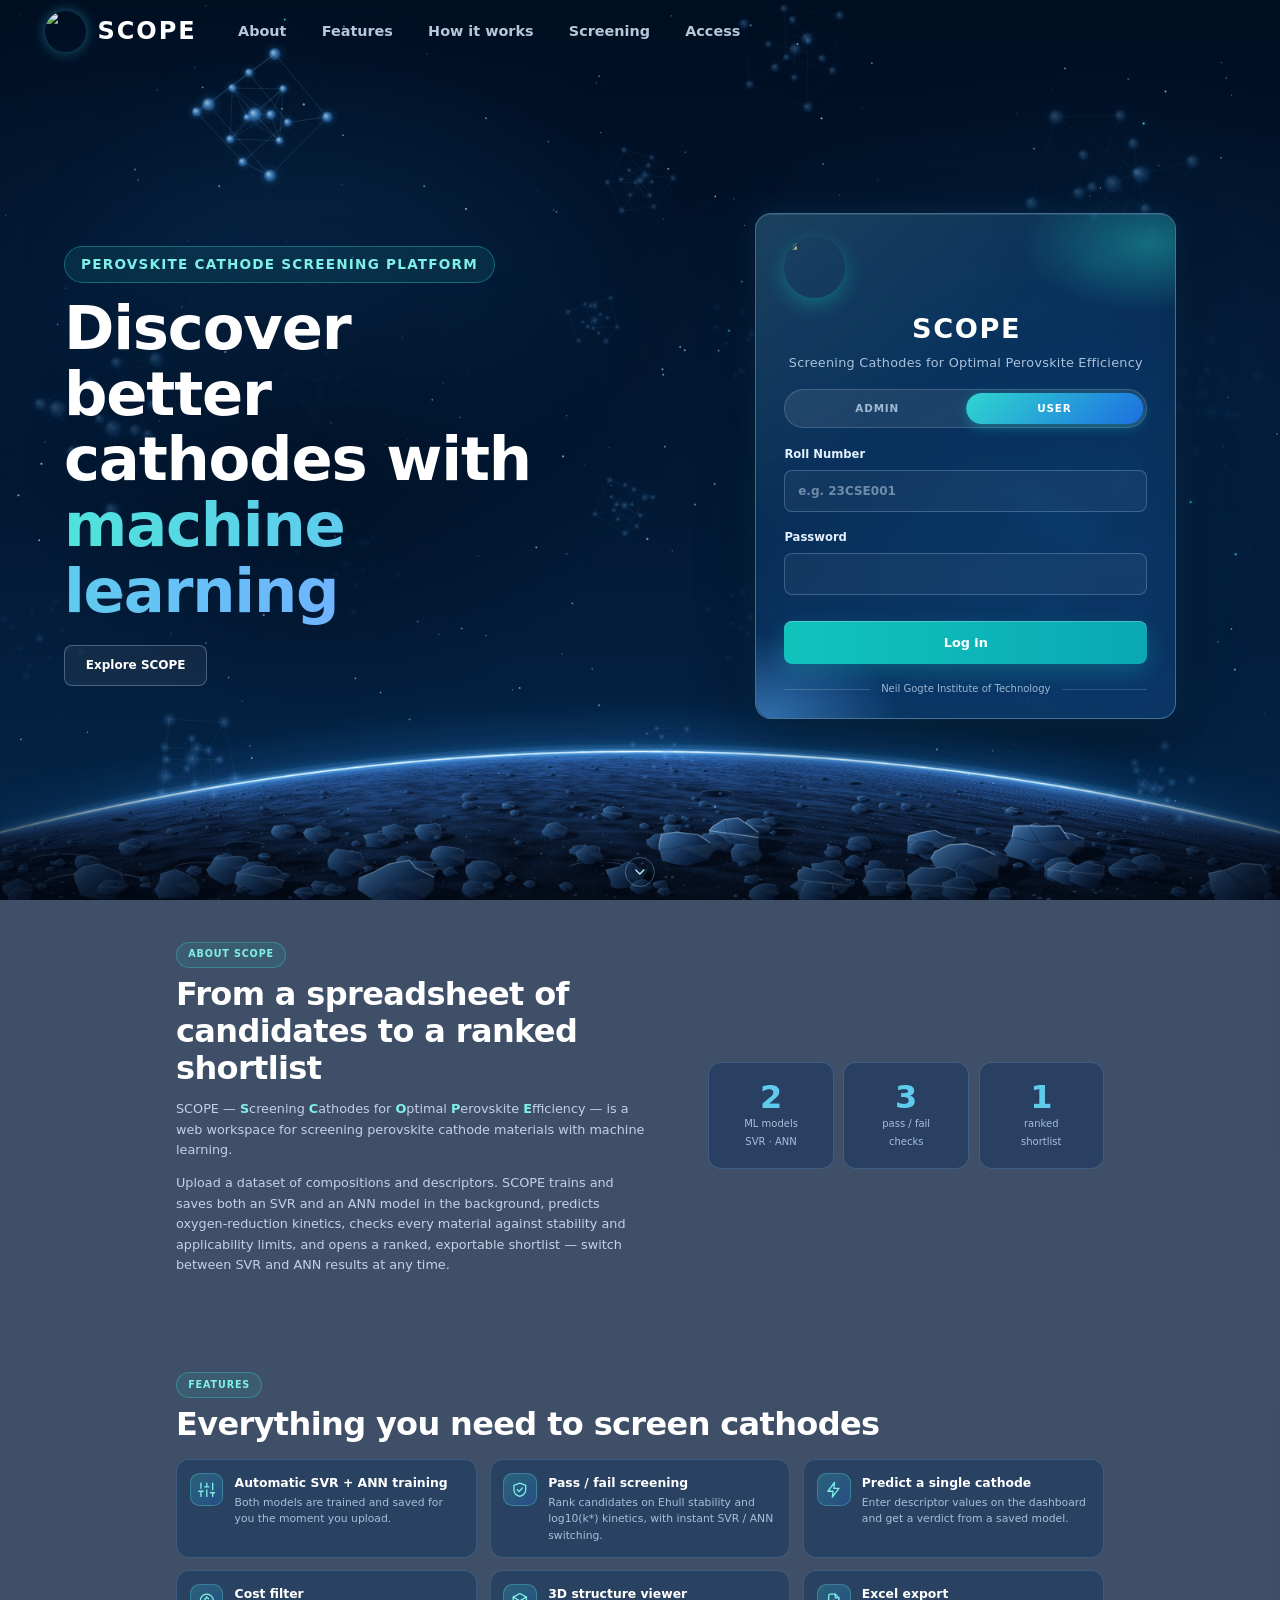
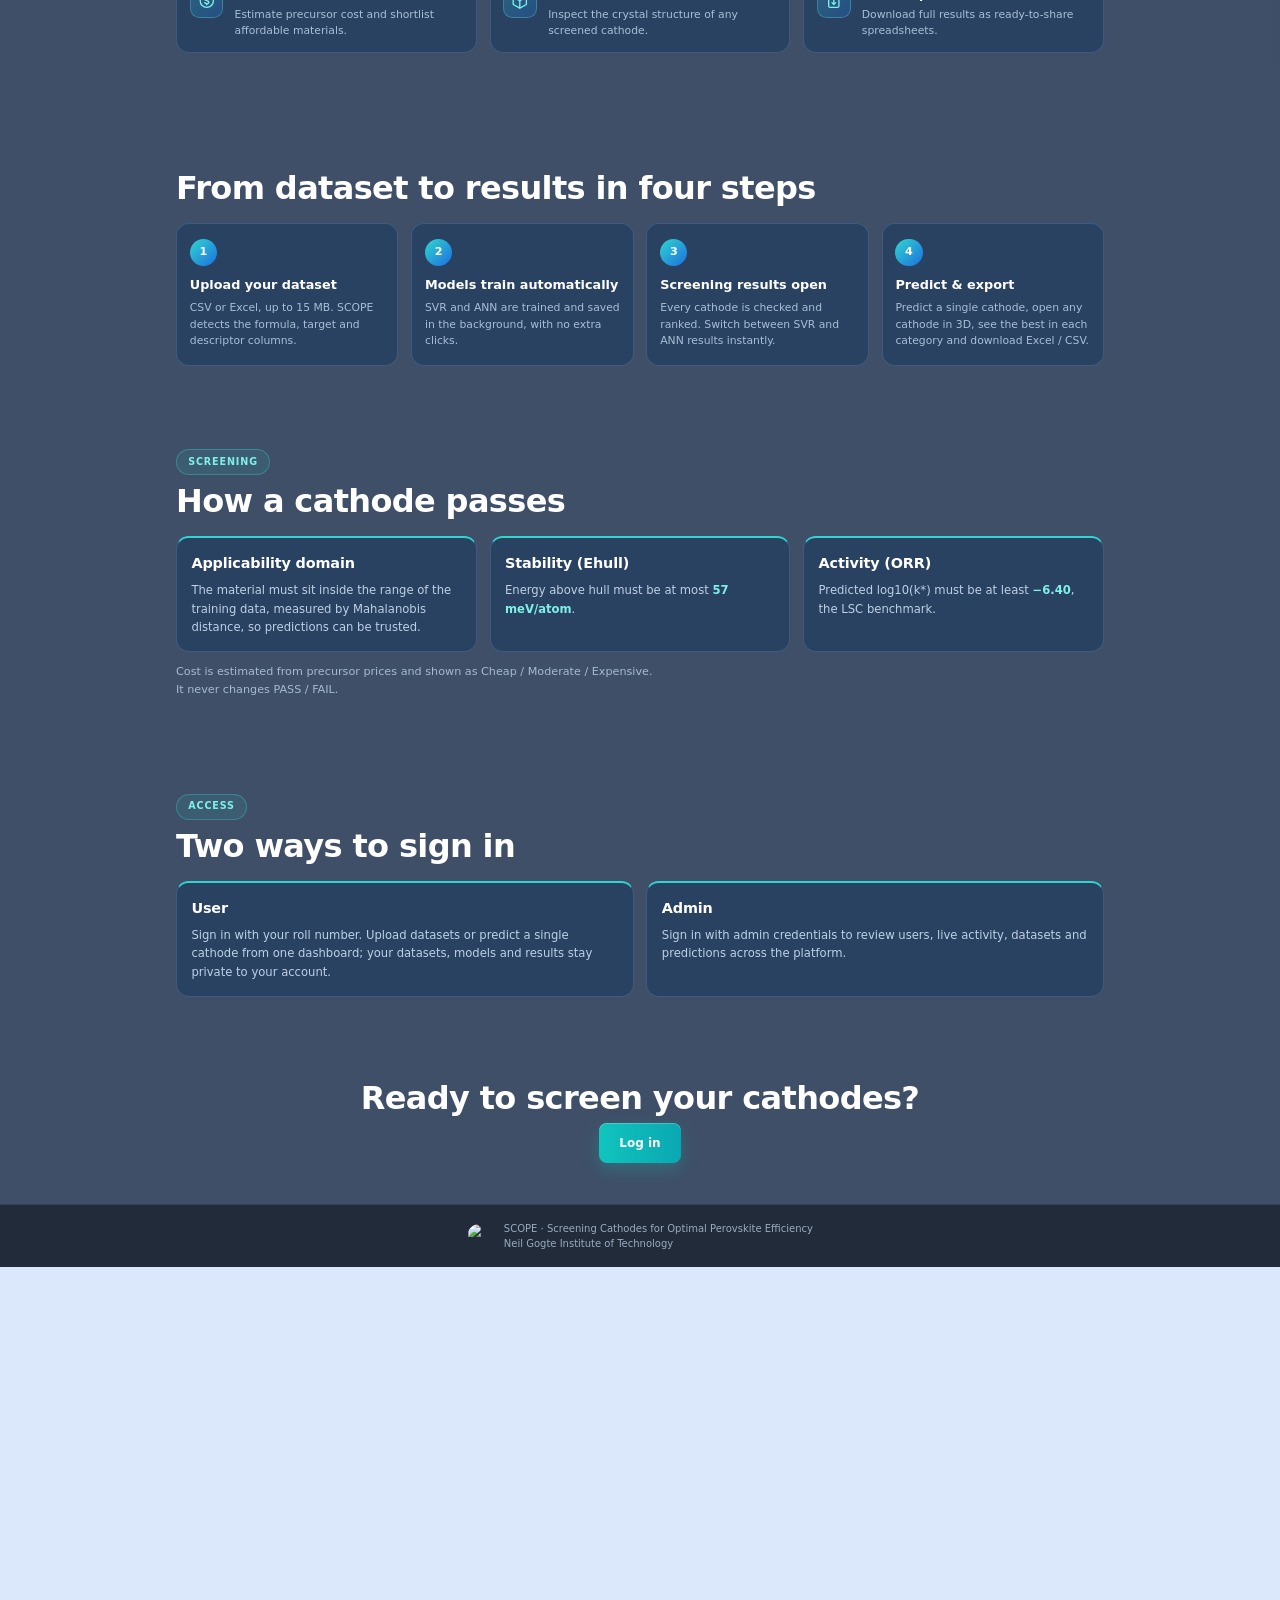
==== commit 9ea87604: "Replace PCS with updated version" ====
--- a/frontend/index.html
+++ b/frontend/index.html
@@ -1,4 +1,4 @@
-<!DOCTYPE html><html lang="en"><head><meta charset="utf-8"><meta name="viewport" content="width=device-width,initial-scale=1">
+<!DOCTYPE html><html lang="en"><head><meta charset="utf-8"><meta name="viewport" content="width=device-width,initial-scale=1"><script src="zoomfix.js"></script>
 <title>SCOPE</title><link rel="icon" type="image/png" sizes="64x64" href="/favicon.png"><link rel="shortcut icon" href="/favicon.ico"><link rel="apple-touch-icon" href="/logo.png"><link rel="stylesheet" href="style.css"></head><body>
 <div id="login" class="hidden">
 <canvas id="pvc" class="pv-canvas" aria-hidden="true"></canvas>
@@ -14,7 +14,6 @@
 <div class="lg-intro">
 <span class="lg-tag">Perovskite cathode screening platform</span>
 <h2 class="lg-title">Discover better cathodes with <em>machine learning</em></h2>
-<p class="lg-lead">Upload a dataset, train models, and rank candidate materials on stability, kinetics and cost, all in one workspace.</p>
 <div class="lg-cta"><a class="lg-btn ghost" href="#about">Explore SCOPE</a></div>
 </div>
 <form id="lf" class="card login"><div class="logo-lg"><img src="/logo.png" alt="SCOPE logo" width="72" height="72"></div><h1>SCOPE</h1>
@@ -30,22 +29,22 @@
 <div><span class="lg-eyebrow lgr">About SCOPE</span>
 <h2 class="lg-h2 lgr">From a spreadsheet of candidates to a ranked shortlist</h2>
 <p class="lgr">SCOPE &mdash; <b>S</b>creening <b>C</b>athodes for <b>O</b>ptimal <b>P</b>erovskite <b>E</b>fficiency &mdash; is a web workspace for screening perovskite cathode materials with machine learning.</p>
-<p class="lgr">Upload a dataset of compositions and descriptors, train a model, and SCOPE predicts oxygen-reduction kinetics, checks every material against stability and applicability limits, and hands you a ranked, exportable shortlist.</p></div>
+<p class="lgr">Upload a dataset of compositions and descriptors. SCOPE trains and saves both an SVR and an ANN model in the background, predicts oxygen-reduction kinetics, checks every material against stability and applicability limits, and opens a ranked, exportable shortlist &mdash; switch between SVR and ANN results at any time.</p></div>
 <div class="lg-tiles"><div class="lg-tile lgr"><b>2</b><span>ML models<br>SVR &middot; ANN</span></div><div class="lg-tile lgr"><b>3</b><span>pass / fail<br>checks</span></div><div class="lg-tile lgr"><b>1</b><span>ranked<br>shortlist</span></div></div>
 </div></section>
 
 <section class="lg-sec alt" id="features"><div class="lg-wrap">
 <span class="lg-eyebrow lgr">Features</span><h2 class="lg-h2 lgr">Everything you need to screen cathodes</h2>
-<ul class="lg-feats"><li class="lg-feat lgr"><span class="lg-ico"><svg viewBox="0 0 24 24" fill="none" stroke="currentColor" stroke-width="1.8" stroke-linecap="round" stroke-linejoin="round" aria-hidden="true"><path d="M4 21v-7M4 10V3M12 21v-9M12 8V3M20 21v-5M20 12V3M1 14h6M9 8h6M17 16h6"/></svg></span><div><b>ML model training</b><small>Train and compare SVR and ANN models on your dataset.</small></div></li><li class="lg-feat lgr"><span class="lg-ico"><svg viewBox="0 0 24 24" fill="none" stroke="currentColor" stroke-width="1.8" stroke-linecap="round" stroke-linejoin="round" aria-hidden="true"><path d="M12 3l8 3v6c0 4.5-3.2 7.8-8 9-4.8-1.2-8-4.5-8-9V6z"/><path d="M8.5 12l2.5 2.5 4.5-5"/></svg></span><div><b>Pass / fail screening</b><small>Rank candidates on Ehull stability and log10(k*) kinetics.</small></div></li><li class="lg-feat lgr"><span class="lg-ico"><svg viewBox="0 0 24 24" fill="none" stroke="currentColor" stroke-width="1.8" stroke-linecap="round" stroke-linejoin="round" aria-hidden="true"><path d="M13 2L4 14h7l-1 8 9-12h-7z"/></svg></span><div><b>Instant prediction</b><small>Predict a single cathode composition in one step.</small></div></li><li class="lg-feat lgr"><span class="lg-ico"><svg viewBox="0 0 24 24" fill="none" stroke="currentColor" stroke-width="1.8" stroke-linecap="round" stroke-linejoin="round" aria-hidden="true"><circle cx="12" cy="12" r="9"/><path d="M14.5 9.2c-.6-.8-1.6-1.2-2.7-1.2-1.5 0-2.6.8-2.6 1.9 0 2.6 5.6 1.3 5.6 4 0 1.2-1.2 2-2.8 2-1.2 0-2.3-.5-2.9-1.4M12 6.5V8m0 8v1.5"/></svg></span><div><b>Cost filter</b><small>Estimate precursor cost and shortlist affordable materials.</small></div></li><li class="lg-feat lgr"><span class="lg-ico"><svg viewBox="0 0 24 24" fill="none" stroke="currentColor" stroke-width="1.8" stroke-linecap="round" stroke-linejoin="round" aria-hidden="true"><path d="M12 2l9 5v10l-9 5-9-5V7z"/><path d="M3 7l9 5 9-5M12 12v10"/></svg></span><div><b>3D structure viewer</b><small>Inspect the crystal structure of any screened cathode.</small></div></li><li class="lg-feat lgr"><span class="lg-ico"><svg viewBox="0 0 24 24" fill="none" stroke="currentColor" stroke-width="1.8" stroke-linecap="round" stroke-linejoin="round" aria-hidden="true"><path d="M14 3H7a2 2 0 0 0-2 2v14a2 2 0 0 0 2 2h10a2 2 0 0 0 2-2V8z"/><path d="M14 3v5h5M12 11v6m0 0l-2.5-2.5M12 17l2.5-2.5"/></svg></span><div><b>Excel export</b><small>Download full results as ready-to-share spreadsheets.</small></div></li></ul>
+<ul class="lg-feats"><li class="lg-feat lgr"><span class="lg-ico"><svg viewBox="0 0 24 24" fill="none" stroke="currentColor" stroke-width="1.8" stroke-linecap="round" stroke-linejoin="round" aria-hidden="true"><path d="M4 21v-7M4 10V3M12 21v-9M12 8V3M20 21v-5M20 12V3M1 14h6M9 8h6M17 16h6"/></svg></span><div><b>Automatic SVR + ANN training</b><small>Both models are trained and saved for you the moment you upload.</small></div></li><li class="lg-feat lgr"><span class="lg-ico"><svg viewBox="0 0 24 24" fill="none" stroke="currentColor" stroke-width="1.8" stroke-linecap="round" stroke-linejoin="round" aria-hidden="true"><path d="M12 3l8 3v6c0 4.5-3.2 7.8-8 9-4.8-1.2-8-4.5-8-9V6z"/><path d="M8.5 12l2.5 2.5 4.5-5"/></svg></span><div><b>Pass / fail screening</b><small>Rank candidates on Ehull stability and log10(k*) kinetics, with instant SVR / ANN switching.</small></div></li><li class="lg-feat lgr"><span class="lg-ico"><svg viewBox="0 0 24 24" fill="none" stroke="currentColor" stroke-width="1.8" stroke-linecap="round" stroke-linejoin="round" aria-hidden="true"><path d="M13 2L4 14h7l-1 8 9-12h-7z"/></svg></span><div><b>Predict a single cathode</b><small>Enter descriptor values on the dashboard and get a verdict from a saved model.</small></div></li><li class="lg-feat lgr"><span class="lg-ico"><svg viewBox="0 0 24 24" fill="none" stroke="currentColor" stroke-width="1.8" stroke-linecap="round" stroke-linejoin="round" aria-hidden="true"><circle cx="12" cy="12" r="9"/><path d="M14.5 9.2c-.6-.8-1.6-1.2-2.7-1.2-1.5 0-2.6.8-2.6 1.9 0 2.6 5.6 1.3 5.6 4 0 1.2-1.2 2-2.8 2-1.2 0-2.3-.5-2.9-1.4M12 6.5V8m0 8v1.5"/></svg></span><div><b>Cost filter</b><small>Estimate precursor cost and shortlist affordable materials.</small></div></li><li class="lg-feat lgr"><span class="lg-ico"><svg viewBox="0 0 24 24" fill="none" stroke="currentColor" stroke-width="1.8" stroke-linecap="round" stroke-linejoin="round" aria-hidden="true"><path d="M12 2l9 5v10l-9 5-9-5V7z"/><path d="M3 7l9 5 9-5M12 12v10"/></svg></span><div><b>3D structure viewer</b><small>Inspect the crystal structure of any screened cathode.</small></div></li><li class="lg-feat lgr"><span class="lg-ico"><svg viewBox="0 0 24 24" fill="none" stroke="currentColor" stroke-width="1.8" stroke-linecap="round" stroke-linejoin="round" aria-hidden="true"><path d="M14 3H7a2 2 0 0 0-2 2v14a2 2 0 0 0 2 2h10a2 2 0 0 0 2-2V8z"/><path d="M14 3v5h5M12 11v6m0 0l-2.5-2.5M12 17l2.5-2.5"/></svg></span><div><b>Excel export</b><small>Download full results as ready-to-share spreadsheets.</small></div></li></ul>
 </div></section>
 
 <section class="lg-sec" id="how"><div class="lg-wrap">
 <span class="lg-eyebrow lgr">How it works</span><h2 class="lg-h2 lgr">From dataset to results in four steps</h2>
 <ol class="lg-steps">
 <li class="lg-step lgr"><i>1</i><b>Upload your dataset</b><small>CSV or Excel, up to 15 MB. SCOPE detects the formula, target and descriptor columns.</small></li>
-<li class="lg-step lgr"><i>2</i><b>Train the models</b><small>Train SVR and ANN and compare their test R&sup2; and MAE.</small></li>
-<li class="lg-step lgr"><i>3</i><b>Screen candidates</b><small>Every cathode is checked, ranked by closeness to passing and tiered green / intermediate / red.</small></li>
-<li class="lg-step lgr"><i>4</i><b>Review &amp; export</b><small>Open any cathode, view its 3D structure, see the best in each category and download Excel / CSV.</small></li>
+<li class="lg-step lgr"><i>2</i><b>Models train automatically</b><small>SVR and ANN are trained and saved in the background, with no extra clicks.</small></li>
+<li class="lg-step lgr"><i>3</i><b>Screening results open</b><small>Every cathode is checked and ranked. Switch between SVR and ANN results instantly.</small></li>
+<li class="lg-step lgr"><i>4</i><b>Predict &amp; export</b><small>Predict a single cathode, open any cathode in 3D, see the best in each category and download Excel / CSV.</small></li>
 </ol></div></section>
 
 <section class="lg-sec alt" id="criteria"><div class="lg-wrap">
@@ -61,15 +60,14 @@
 <section class="lg-sec" id="access"><div class="lg-wrap">
 <span class="lg-eyebrow lgr">Access</span><h2 class="lg-h2 lgr">Two ways to sign in</h2>
 <div class="lg-crits two">
-<div class="lg-crit lgr"><h3>User</h3><p>Sign in with your roll number. Your datasets, models and results stay private to your account.</p></div>
+<div class="lg-crit lgr"><h3>User</h3><p>Sign in with your roll number. Upload datasets or predict a single cathode from one dashboard; your datasets, models and results stay private to your account.</p></div>
 <div class="lg-crit lgr"><h3>Admin</h3><p>Sign in with admin credentials to review users, live activity, datasets and predictions across the platform.</p></div>
 </div></div></section>
 
 <section class="lg-sec lg-final"><div class="lg-wrap lgr"><h2 class="lg-h2">Ready to screen your cathodes?</h2><button type="button" class="lg-btn" data-go-login>Log in</button></div></section>
 <footer class="lg-foot"><img src="/logo.png" alt="" width="36" height="36"><span>SCOPE &middot; Screening Cathodes for Optimal Perovskite Efficiency<br>Neil Gogte Institute of Technology</span></footer>
 </div>
-<div id="app" class="hidden"><svg class="mol tr" viewBox="0 0 480 330" preserveAspectRatio="xMaxYMax slice" aria-hidden="true" focusable="false"><defs><radialGradient id="mna" cx=".35" cy=".3" r=".8"><stop offset="0" stop-color="#e9f5ff"/><stop offset=".45" stop-color="#5aa6f5"/><stop offset="1" stop-color="#1f5fc4"/></radialGradient><linearGradient id="cta" x1="0" y1="0" x2="1" y2="1"><stop offset="0" stop-color="#9fd2ff"/><stop offset="1" stop-color="#4f9bf0"/></linearGradient><linearGradient id="cra" x1="0" y1="0" x2="1" y2="1"><stop offset="0" stop-color="#3f86e6"/><stop offset="1" stop-color="#1a4fb3"/></linearGradient><linearGradient id="cla" x1="0" y1="0" x2="1" y2="1"><stop offset="0" stop-color="#6db4fa"/><stop offset="1" stop-color="#2c6cd0"/></linearGradient><radialGradient id="mka" cx="1" cy="0" r="0.95"><stop offset="0" stop-color="#fff"/><stop offset="1" stop-color="#000"/></radialGradient></defs><mask id="mma"><rect width="480" height="330" fill="url(#mka)"/></mask><g mask="url(#mma)"><g stroke="#4f8fe6" stroke-opacity="0.42" stroke-width="1.2" fill="none"><line x1="498.8" y1="108.0" x2="530.0" y2="90.0"/><line x1="374.1" y1="-72.0" x2="405.3" y2="-54.0"/><line x1="467.7" y1="-54.0" x2="467.7" y2="-18.0"/><line x1="436.5" y1="108.0" x2="436.5" y2="144.0"/><line x1="436.5" y1="0.0" x2="467.7" y2="-18.0"/><line x1="467.7" y1="54.0" x2="467.7" y2="90.0"/><line x1="249.4" y1="144.0" x2="280.6" y2="162.0"/><line x1="467.7" y1="54.0" x2="498.8" y2="36.0"/><line x1="530.0" y1="54.0" x2="530.0" y2="90.0"/><line x1="155.9" y1="54.0" x2="155.9" y2="90.0"/><line x1="218.2" y1="-18.0" x2="249.4" y2="-0.0"/><line x1="218.2" y1="90.0" x2="249.4" y2="108.0"/><line x1="374.1" y1="36.0" x2="405.3" y2="54.0"/><line x1="436.5" y1="-0.0" x2="436.5" y2="36.0"/><line x1="124.7" y1="0.0" x2="155.9" y2="-18.0"/><line x1="498.8" y1="0.0" x2="530.0" y2="-18.0"/><line x1="342.9" y1="-54.0" x2="374.1" y2="-72.0"/><line x1="218.2" y1="-54.0" x2="218.2" y2="-18.0"/><line x1="155.9" y1="54.0" x2="187.1" y2="36.0"/><line x1="218.2" y1="54.0" x2="249.4" y2="36.0"/><line x1="342.9" y1="-54.0" x2="342.9" y2="-18.0"/><line x1="436.5" y1="108.0" x2="467.7" y2="90.0"/><line x1="187.1" y1="0.0" x2="218.2" y2="-18.0"/><line x1="93.5" y1="-18.0" x2="124.7" y2="0.0"/><line x1="498.8" y1="108.0" x2="498.8" y2="144.0"/><line x1="405.3" y1="-54.0" x2="405.3" y2="-18.0"/><line x1="405.3" y1="54.0" x2="436.5" y2="36.0"/><line x1="311.8" y1="-0.0" x2="311.8" y2="36.0"/><line x1="498.8" y1="36.0" x2="530.0" y2="54.0"/><line x1="155.9" y1="-18.0" x2="187.1" y2="0.0"/><line x1="155.9" y1="-54.0" x2="187.1" y2="-72.0"/><line x1="374.1" y1="216.0" x2="405.3" y2="198.0"/><line x1="187.1" y1="-0.0" x2="187.1" y2="36.0"/><line x1="467.7" y1="-18.0" x2="498.8" y2="0.0"/><line x1="249.4" y1="216.0" x2="280.6" y2="198.0"/><line x1="467.7" y1="162.0" x2="467.7" y2="198.0"/><line x1="342.9" y1="162.0" x2="342.9" y2="198.0"/><line x1="498.8" y1="216.0" x2="530.0" y2="198.0"/><line x1="530.0" y1="-54.0" x2="530.0" y2="-18.0"/><line x1="467.7" y1="162.0" x2="498.8" y2="144.0"/><line x1="498.8" y1="-0.0" x2="498.8" y2="36.0"/><line x1="218.2" y1="54.0" x2="218.2" y2="90.0"/><line x1="93.5" y1="-54.0" x2="93.5" y2="-18.0"/><line x1="124.7" y1="-72.0" x2="155.9" y2="-54.0"/><line x1="436.5" y1="144.0" x2="467.7" y2="162.0"/><line x1="374.1" y1="-0.0" x2="405.3" y2="-18.0"/><line x1="187.1" y1="-72.0" x2="218.2" y2="-54.0"/><line x1="405.3" y1="-54.0" x2="436.5" y2="-72.0"/><line x1="187.1" y1="108.0" x2="218.2" y2="90.0"/><line x1="374.1" y1="108.0" x2="374.1" y2="144.0"/><line x1="436.5" y1="-72.0" x2="467.7" y2="-54.0"/><line x1="155.9" y1="90.0" x2="187.1" y2="108.0"/><line x1="374.1" y1="108.0" x2="405.3" y2="90.0"/><line x1="530.0" y1="162.0" x2="530.0" y2="198.0"/><line x1="342.9" y1="198.0" x2="374.1" y2="216.0"/><line x1="405.3" y1="90.0" x2="436.5" y2="108.0"/><line x1="93.5" y1="-54.0" x2="124.7" y2="-72.0"/><line x1="405.3" y1="-18.0" x2="436.5" y2="0.0"/><line x1="342.9" y1="-18.0" x2="374.1" y2="0.0"/><line x1="218.2" y1="162.0" x2="249.4" y2="144.0"/><line x1="249.4" y1="-0.0" x2="280.6" y2="-18.0"/><line x1="530.0" y1="90.0" x2="561.2" y2="108.0"/><line x1="530.0" y1="162.0" x2="561.2" y2="144.0"/><line x1="218.2" y1="162.0" x2="218.2" y2="198.0"/><line x1="280.6" y1="-18.0" x2="311.8" y2="-0.0"/><line x1="249.4" y1="108.0" x2="280.6" y2="90.0"/><line x1="249.4" y1="36.0" x2="280.6" y2="54.0"/><line x1="374.1" y1="-0.0" x2="374.1" y2="36.0"/><line x1="187.1" y1="36.0" x2="218.2" y2="54.0"/><line x1="155.9" y1="-54.0" x2="155.9" y2="-18.0"/><line x1="467.7" y1="-54.0" x2="498.8" y2="-72.0"/><line x1="405.3" y1="162.0" x2="405.3" y2="198.0"/><line x1="561.2" y1="108.0" x2="561.2" y2="144.0"/><line x1="249.4" y1="-0.0" x2="249.4" y2="36.0"/><line x1="498.8" y1="144.0" x2="530.0" y2="162.0"/><line x1="498.8" y1="-72.0" x2="530.0" y2="-54.0"/><line x1="280.6" y1="54.0" x2="311.8" y2="36.0"/><line x1="280.6" y1="162.0" x2="280.6" y2="198.0"/><line x1="467.7" y1="90.0" x2="498.8" y2="108.0"/><line x1="436.5" y1="36.0" x2="467.7" y2="54.0"/><line x1="374.1" y1="144.0" x2="405.3" y2="162.0"/></g><circle cx="93.5" cy="-18.0" r="4.4" fill="url(#mna)"/><circle cx="187.1" cy="108.0" r="4.4" fill="url(#mna)"/><circle cx="249.4" cy="36.0" r="2.2" fill="url(#mna)"/><circle cx="249.4" cy="216.0" r="3.6" fill="url(#mna)"/><circle cx="280.6" cy="198.0" r="3.2" fill="url(#mna)"/><circle cx="218.2" cy="90.0" r="2.2" fill="url(#mna)"/><circle cx="436.5" cy="144.0" r="2.2" fill="url(#mna)"/><circle cx="498.8" cy="36.0" r="3.6" fill="url(#mna)"/><circle cx="311.8" cy="36.0" r="2.6" fill="url(#mna)"/><circle cx="498.8" cy="216.0" r="3.6" fill="url(#mna)"/><circle cx="155.9" cy="-18.0" r="2.6" fill="url(#mna)"/><circle cx="467.7" cy="-18.0" r="3.6" fill="url(#mna)"/><circle cx="467.7" cy="162.0" r="3.2" fill="url(#mna)"/><circle cx="530.0" cy="198.0" r="2.2" fill="url(#mna)"/><circle cx="405.3" cy="90.0" r="3.6" fill="url(#mna)"/><circle cx="124.7" cy="-72.0" r="3.6" fill="url(#mna)"/><circle cx="561.2" cy="108.0" r="3.6" fill="url(#mna)"/><circle cx="342.9" cy="198.0" r="2.2" fill="url(#mna)"/><circle cx="436.5" cy="0.0" r="2.6" fill="url(#mna)"/><circle cx="530.0" cy="-18.0" r="2.6" fill="url(#mna)"/><circle cx="187.1" cy="0.0" r="2.6" fill="url(#mna)"/><circle cx="374.1" cy="-72.0" r="2.2" fill="url(#mna)"/><circle cx="218.2" cy="-54.0" r="2.6" fill="url(#mna)"/><circle cx="374.1" cy="108.0" r="4.4" fill="url(#mna)"/><circle cx="530.0" cy="54.0" r="3.6" fill="url(#mna)"/><circle cx="280.6" cy="54.0" r="2.6" fill="url(#mna)"/><circle cx="405.3" cy="-54.0" r="4.4" fill="url(#mna)"/><circle cx="467.7" cy="198.0" r="4.4" fill="url(#mna)"/><circle cx="280.6" cy="-18.0" r="3.6" fill="url(#mna)"/><circle cx="249.4" cy="108.0" r="3.2" fill="url(#mna)"/><circle cx="561.2" cy="144.0" r="2.6" fill="url(#mna)"/><circle cx="530.0" cy="162.0" r="4.4" fill="url(#mna)"/><circle cx="280.6" cy="90.0" r="4.4" fill="url(#mna)"/><circle cx="436.5" cy="36.0" r="2.6" fill="url(#mna)"/><circle cx="530.0" cy="90.0" r="2.2" fill="url(#mna)"/><circle cx="155.9" cy="54.0" r="2.2" fill="url(#mna)"/><circle cx="467.7" cy="54.0" r="2.2" fill="url(#mna)"/><circle cx="218.2" cy="-18.0" r="4.4" fill="url(#mna)"/><circle cx="187.1" cy="36.0" r="2.6" fill="url(#mna)"/><circle cx="498.8" cy="108.0" r="3.6" fill="url(#mna)"/><circle cx="342.9" cy="-54.0" r="2.6" fill="url(#mna)"/><circle cx="405.3" cy="-18.0" r="2.6" fill="url(#mna)"/><circle cx="374.1" cy="144.0" r="2.2" fill="url(#mna)"/><circle cx="124.7" cy="0.0" r="3.2" fill="url(#mna)"/><circle cx="218.2" cy="162.0" r="2.6" fill="url(#mna)"/><circle cx="498.8" cy="-72.0" r="3.2" fill="url(#mna)"/><circle cx="249.4" cy="144.0" r="4.4" fill="url(#mna)"/><circle cx="405.3" cy="162.0" r="2.6" fill="url(#mna)"/><circle cx="374.1" cy="-0.0" r="4.4" fill="url(#mna)"/><circle cx="218.2" cy="198.0" r="3.2" fill="url(#mna)"/><circle cx="530.0" cy="-54.0" r="3.2" fill="url(#mna)"/><circle cx="155.9" cy="90.0" r="4.4" fill="url(#mna)"/><circle cx="467.7" cy="90.0" r="3.6" fill="url(#mna)"/><circle cx="498.8" cy="144.0" r="2.6" fill="url(#mna)"/><circle cx="342.9" cy="-18.0" r="2.2" fill="url(#mna)"/><circle cx="405.3" cy="198.0" r="3.2" fill="url(#mna)"/><circle cx="342.9" cy="162.0" r="3.6" fill="url(#mna)"/><circle cx="93.5" cy="-54.0" r="4.4" fill="url(#mna)"/><circle cx="249.4" cy="-0.0" r="4.4" fill="url(#mna)"/><circle cx="280.6" cy="162.0" r="3.6" fill="url(#mna)"/><circle cx="374.1" cy="36.0" r="4.4" fill="url(#mna)"/><circle cx="218.2" cy="54.0" r="2.6" fill="url(#mna)"/><circle cx="436.5" cy="108.0" r="4.4" fill="url(#mna)"/><circle cx="498.8" cy="0.0" r="2.6" fill="url(#mna)"/><circle cx="311.8" cy="-0.0" r="4.4" fill="url(#mna)"/><circle cx="405.3" cy="54.0" r="4.4" fill="url(#mna)"/><circle cx="155.9" cy="-54.0" r="2.2" fill="url(#mna)"/><circle cx="467.7" cy="-54.0" r="3.6" fill="url(#mna)"/><circle cx="187.1" cy="-72.0" r="2.6" fill="url(#mna)"/><circle cx="374.1" cy="216.0" r="4.4" fill="url(#mna)"/><circle cx="436.5" cy="-72.0" r="2.2" fill="url(#mna)"/></g><g class="cube f1"><polygon points="402.0,64.0 426.2,78.0 402.0,92.0 377.8,78.0" fill="url(#cta)"/><polygon points="426.2,78.0 426.2,106.0 402.0,120.0 402.0,92.0" fill="url(#cra)"/><polygon points="402.0,92.0 402.0,120.0 377.8,106.0 377.8,78.0" fill="url(#cla)"/><polygon points="402.0,64.0 426.2,78.0 426.2,106.0 402.0,120.0 377.8,106.0 377.8,78.0" fill="none" stroke="#bfe0ff" stroke-opacity=".7" stroke-width="1"/><path d="M402.0,92.0 L426.2,78.0 M402.0,92.0 L377.8,78.0 M402.0,92.0 L402.0,120.0" stroke="#d6ecff" stroke-opacity=".55" stroke-width="1"/></g><g class="cube f2"><polygon points="330.0,179.0 344.7,187.5 330.0,196.0 315.3,187.5" fill="url(#cta)"/><polygon points="344.7,187.5 344.7,204.5 330.0,213.0 330.0,196.0" fill="url(#cra)"/><polygon points="330.0,196.0 330.0,213.0 315.3,204.5 315.3,187.5" fill="url(#cla)"/><polygon points="330.0,179.0 344.7,187.5 344.7,204.5 330.0,213.0 315.3,204.5 315.3,187.5" fill="none" stroke="#bfe0ff" stroke-opacity=".7" stroke-width="1"/><path d="M330.0,196.0 L344.7,187.5 M330.0,196.0 L315.3,187.5 M330.0,196.0 L330.0,213.0" stroke="#d6ecff" stroke-opacity=".55" stroke-width="1"/></g><g class="cube f3"><polygon points="448.0,188.0 458.4,194.0 448.0,200.0 437.6,194.0" fill="url(#cta)"/><polygon points="458.4,194.0 458.4,206.0 448.0,212.0 448.0,200.0" fill="url(#cra)"/><polygon points="448.0,200.0 448.0,212.0 437.6,206.0 437.6,194.0" fill="url(#cla)"/><polygon points="448.0,188.0 458.4,194.0 458.4,206.0 448.0,212.0 437.6,206.0 437.6,194.0" fill="none" stroke="#bfe0ff" stroke-opacity=".7" stroke-width="1"/><path d="M448.0,200.0 L458.4,194.0 M448.0,200.0 L437.6,194.0 M448.0,200.0 L448.0,212.0" stroke="#d6ecff" stroke-opacity=".55" stroke-width="1"/></g><g class="cube f4"><polygon points="250.0,60.0 258.7,65.0 250.0,70.0 241.3,65.0" fill="url(#cta)"/><polygon points="258.7,65.0 258.7,75.0 250.0,80.0 250.0,70.0" fill="url(#cra)"/><polygon points="250.0,70.0 250.0,80.0 241.3,75.0 241.3,65.0" fill="url(#cla)"/><polygon points="250.0,60.0 258.7,65.0 258.7,75.0 250.0,80.0 241.3,75.0 241.3,65.0" fill="none" stroke="#bfe0ff" stroke-opacity=".7" stroke-width="1"/><path d="M250.0,70.0 L258.7,65.0 M250.0,70.0 L241.3,65.0 M250.0,70.0 L250.0,80.0" stroke="#d6ecff" stroke-opacity=".55" stroke-width="1"/></g></svg><svg class="mol br" viewBox="0 0 470 480" preserveAspectRatio="xMaxYMax slice" aria-hidden="true" focusable="false"><defs><radialGradient id="mnb" cx=".35" cy=".3" r=".8"><stop offset="0" stop-color="#e9f5ff"/><stop offset=".45" stop-color="#5aa6f5"/><stop offset="1" stop-color="#1f5fc4"/></radialGradient><linearGradient id="ctb" x1="0" y1="0" x2="1" y2="1"><stop offset="0" stop-color="#9fd2ff"/><stop offset="1" stop-color="#4f9bf0"/></linearGradient><linearGradient id="crb" x1="0" y1="0" x2="1" y2="1"><stop offset="0" stop-color="#3f86e6"/><stop offset="1" stop-color="#1a4fb3"/></linearGradient><linearGradient id="clb" x1="0" y1="0" x2="1" y2="1"><stop offset="0" stop-color="#6db4fa"/><stop offset="1" stop-color="#2c6cd0"/></linearGradient><radialGradient id="mkb" cx="1" cy="1" r="0.95"><stop offset="0" stop-color="#fff"/><stop offset="1" stop-color="#000"/></radialGradient></defs><mask id="mmb"><rect width="470" height="480" fill="url(#mkb)"/></mask><g mask="url(#mmb)"><g stroke="#4f8fe6" stroke-opacity="0.42" stroke-width="1.2" fill="none"><line x1="374.1" y1="252.0" x2="405.3" y2="270.0"/><line x1="498.8" y1="324.0" x2="530.0" y2="306.0"/><line x1="218.2" y1="486.0" x2="249.4" y2="468.0"/><line x1="498.8" y1="468.0" x2="530.0" y2="486.0"/><line x1="436.5" y1="432.0" x2="436.5" y2="468.0"/><line x1="530.0" y1="486.0" x2="530.0" y2="522.0"/><line x1="467.7" y1="378.0" x2="498.8" y2="360.0"/><line x1="187.1" y1="252.0" x2="218.2" y2="270.0"/><line x1="405.3" y1="486.0" x2="436.5" y2="468.0"/><line x1="374.1" y1="432.0" x2="405.3" y2="414.0"/><line x1="342.9" y1="270.0" x2="374.1" y2="252.0"/><line x1="218.2" y1="486.0" x2="218.2" y2="522.0"/><line x1="498.8" y1="360.0" x2="530.0" y2="378.0"/><line x1="561.2" y1="216.0" x2="561.2" y2="252.0"/><line x1="280.6" y1="486.0" x2="311.8" y2="468.0"/><line x1="124.7" y1="252.0" x2="155.9" y2="270.0"/><line x1="498.8" y1="252.0" x2="530.0" y2="270.0"/><line x1="530.0" y1="486.0" x2="561.2" y2="468.0"/><line x1="342.9" y1="270.0" x2="342.9" y2="306.0"/><line x1="342.9" y1="486.0" x2="342.9" y2="522.0"/><line x1="93.5" y1="270.0" x2="124.7" y2="252.0"/><line x1="467.7" y1="486.0" x2="467.7" y2="522.0"/><line x1="280.6" y1="414.0" x2="311.8" y2="432.0"/><line x1="405.3" y1="486.0" x2="405.3" y2="522.0"/><line x1="436.5" y1="540.0" x2="467.7" y2="522.0"/><line x1="405.3" y1="522.0" x2="436.5" y2="540.0"/><line x1="467.7" y1="414.0" x2="498.8" y2="432.0"/><line x1="249.4" y1="540.0" x2="280.6" y2="522.0"/><line x1="249.4" y1="432.0" x2="249.4" y2="468.0"/><line x1="530.0" y1="270.0" x2="561.2" y2="252.0"/><line x1="218.2" y1="522.0" x2="249.4" y2="540.0"/><line x1="280.6" y1="486.0" x2="280.6" y2="522.0"/><line x1="311.8" y1="324.0" x2="342.9" y2="306.0"/><line x1="311.8" y1="216.0" x2="342.9" y2="198.0"/><line x1="374.1" y1="324.0" x2="405.3" y2="306.0"/><line x1="405.3" y1="270.0" x2="405.3" y2="306.0"/><line x1="374.1" y1="432.0" x2="374.1" y2="468.0"/><line x1="436.5" y1="468.0" x2="467.7" y2="486.0"/><line x1="342.9" y1="378.0" x2="374.1" y2="360.0"/><line x1="342.9" y1="306.0" x2="374.1" y2="324.0"/><line x1="498.8" y1="216.0" x2="498.8" y2="252.0"/><line x1="467.7" y1="378.0" x2="467.7" y2="414.0"/><line x1="218.2" y1="270.0" x2="218.2" y2="306.0"/><line x1="342.9" y1="378.0" x2="342.9" y2="414.0"/><line x1="342.9" y1="414.0" x2="374.1" y2="432.0"/><line x1="467.7" y1="522.0" x2="498.8" y2="540.0"/><line x1="530.0" y1="306.0" x2="561.2" y2="324.0"/><line x1="374.1" y1="216.0" x2="405.3" y2="198.0"/><line x1="249.4" y1="468.0" x2="280.6" y2="486.0"/><line x1="218.2" y1="414.0" x2="249.4" y2="432.0"/><line x1="311.8" y1="252.0" x2="342.9" y2="270.0"/><line x1="498.8" y1="432.0" x2="530.0" y2="414.0"/><line x1="155.9" y1="270.0" x2="187.1" y2="252.0"/><line x1="311.8" y1="432.0" x2="311.8" y2="468.0"/><line x1="467.7" y1="162.0" x2="467.7" y2="198.0"/><line x1="124.7" y1="324.0" x2="155.9" y2="306.0"/><line x1="342.9" y1="162.0" x2="342.9" y2="198.0"/><line x1="498.8" y1="216.0" x2="530.0" y2="198.0"/><line x1="155.9" y1="306.0" x2="187.1" y2="324.0"/><line x1="467.7" y1="162.0" x2="498.8" y2="144.0"/><line x1="561.2" y1="324.0" x2="561.2" y2="360.0"/><line x1="436.5" y1="216.0" x2="436.5" y2="252.0"/><line x1="467.7" y1="270.0" x2="498.8" y2="252.0"/><line x1="93.5" y1="306.0" x2="124.7" y2="324.0"/><line x1="498.8" y1="432.0" x2="498.8" y2="468.0"/><line x1="155.9" y1="270.0" x2="155.9" y2="306.0"/><line x1="530.0" y1="198.0" x2="561.2" y2="216.0"/><line x1="530.0" y1="162.0" x2="530.0" y2="198.0"/><line x1="342.9" y1="198.0" x2="374.1" y2="216.0"/><line x1="187.1" y1="432.0" x2="218.2" y2="414.0"/><line x1="374.1" y1="360.0" x2="405.3" y2="378.0"/><line x1="342.9" y1="162.0" x2="374.1" y2="144.0"/><line x1="405.3" y1="378.0" x2="405.3" y2="414.0"/><line x1="187.1" y1="468.0" x2="218.2" y2="486.0"/><line x1="530.0" y1="378.0" x2="530.0" y2="414.0"/><line x1="405.3" y1="414.0" x2="436.5" y2="432.0"/><line x1="467.7" y1="486.0" x2="498.8" y2="468.0"/><line x1="467.7" y1="270.0" x2="467.7" y2="306.0"/><line x1="311.8" y1="324.0" x2="311.8" y2="360.0"/><line x1="374.1" y1="324.0" x2="374.1" y2="360.0"/><line x1="561.2" y1="432.0" x2="561.2" y2="468.0"/><line x1="187.1" y1="432.0" x2="187.1" y2="468.0"/><line x1="405.3" y1="162.0" x2="405.3" y2="198.0"/><line x1="498.8" y1="324.0" x2="498.8" y2="360.0"/><line x1="498.8" y1="144.0" x2="530.0" y2="162.0"/><line x1="93.5" y1="270.0" x2="93.5" y2="306.0"/><line x1="405.3" y1="198.0" x2="436.5" y2="216.0"/><line x1="374.1" y1="216.0" x2="374.1" y2="252.0"/><line x1="374.1" y1="468.0" x2="405.3" y2="486.0"/><line x1="311.8" y1="468.0" x2="342.9" y2="486.0"/></g><circle cx="374.1" cy="252.0" r="3.2" fill="url(#mnb)"/><circle cx="530.0" cy="378.0" r="3.2" fill="url(#mnb)"/><circle cx="249.4" cy="432.0" r="3.2" fill="url(#mnb)"/><circle cx="436.5" cy="540.0" r="4.4" fill="url(#mnb)"/><circle cx="218.2" cy="306.0" r="4.4" fill="url(#mnb)"/><circle cx="311.8" cy="432.0" r="2.6" fill="url(#mnb)"/><circle cx="405.3" cy="306.0" r="2.2" fill="url(#mnb)"/><circle cx="530.0" cy="270.0" r="3.6" fill="url(#mnb)"/><circle cx="498.8" cy="468.0" r="2.2" fill="url(#mnb)"/><circle cx="405.3" cy="162.0" r="3.6" fill="url(#mnb)"/><circle cx="93.5" cy="270.0" r="3.2" fill="url(#mnb)"/><circle cx="187.1" cy="252.0" r="2.2" fill="url(#mnb)"/><circle cx="436.5" cy="252.0" r="2.6" fill="url(#mnb)"/><circle cx="311.8" cy="324.0" r="3.6" fill="url(#mnb)"/><circle cx="498.8" cy="324.0" r="3.2" fill="url(#mnb)"/><circle cx="342.9" cy="522.0" r="4.4" fill="url(#mnb)"/><circle cx="93.5" cy="306.0" r="3.2" fill="url(#mnb)"/><circle cx="498.8" cy="360.0" r="3.6" fill="url(#mnb)"/><circle cx="155.9" cy="306.0" r="3.6" fill="url(#mnb)"/><circle cx="467.7" cy="306.0" r="3.6" fill="url(#mnb)"/><circle cx="561.2" cy="252.0" r="2.2" fill="url(#mnb)"/><circle cx="374.1" cy="432.0" r="4.4" fill="url(#mnb)"/><circle cx="498.8" cy="216.0" r="2.6" fill="url(#mnb)"/><circle cx="342.9" cy="414.0" r="3.2" fill="url(#mnb)"/><circle cx="467.7" cy="162.0" r="2.2" fill="url(#mnb)"/><circle cx="280.6" cy="414.0" r="3.6" fill="url(#mnb)"/><circle cx="218.2" cy="486.0" r="2.2" fill="url(#mnb)"/><circle cx="530.0" cy="414.0" r="3.2" fill="url(#mnb)"/><circle cx="342.9" cy="270.0" r="3.6" fill="url(#mnb)"/><circle cx="405.3" cy="486.0" r="2.2" fill="url(#mnb)"/><circle cx="249.4" cy="468.0" r="4.4" fill="url(#mnb)"/><circle cx="374.1" cy="144.0" r="3.6" fill="url(#mnb)"/><circle cx="311.8" cy="468.0" r="3.2" fill="url(#mnb)"/><circle cx="187.1" cy="432.0" r="3.6" fill="url(#mnb)"/><circle cx="436.5" cy="432.0" r="2.6" fill="url(#mnb)"/><circle cx="530.0" cy="306.0" r="2.6" fill="url(#mnb)"/><circle cx="405.3" cy="198.0" r="2.2" fill="url(#mnb)"/><circle cx="498.8" cy="540.0" r="4.4" fill="url(#mnb)"/><circle cx="530.0" cy="162.0" r="2.2" fill="url(#mnb)"/><circle cx="311.8" cy="360.0" r="2.6" fill="url(#mnb)"/><circle cx="467.7" cy="486.0" r="4.4" fill="url(#mnb)"/><circle cx="124.7" cy="252.0" r="3.2" fill="url(#mnb)"/><circle cx="561.2" cy="432.0" r="3.2" fill="url(#mnb)"/><circle cx="311.8" cy="216.0" r="2.6" fill="url(#mnb)"/><circle cx="374.1" cy="468.0" r="4.4" fill="url(#mnb)"/><circle cx="498.8" cy="252.0" r="4.4" fill="url(#mnb)"/><circle cx="467.7" cy="198.0" r="3.2" fill="url(#mnb)"/><circle cx="374.1" cy="324.0" r="2.2" fill="url(#mnb)"/><circle cx="218.2" cy="522.0" r="3.2" fill="url(#mnb)"/><circle cx="342.9" cy="306.0" r="2.6" fill="url(#mnb)"/><circle cx="405.3" cy="522.0" r="3.6" fill="url(#mnb)"/><circle cx="280.6" cy="486.0" r="3.6" fill="url(#mnb)"/><circle cx="374.1" cy="360.0" r="3.6" fill="url(#mnb)"/><circle cx="530.0" cy="486.0" r="2.2" fill="url(#mnb)"/><circle cx="342.9" cy="162.0" r="2.6" fill="url(#mnb)"/><circle cx="405.3" cy="378.0" r="2.2" fill="url(#mnb)"/><circle cx="187.1" cy="468.0" r="3.6" fill="url(#mnb)"/><circle cx="374.1" cy="216.0" r="3.6" fill="url(#mnb)"/><circle cx="218.2" cy="414.0" r="3.6" fill="url(#mnb)"/><circle cx="436.5" cy="468.0" r="3.2" fill="url(#mnb)"/><circle cx="342.9" cy="198.0" r="2.6" fill="url(#mnb)"/><circle cx="405.3" cy="414.0" r="3.6" fill="url(#mnb)"/><circle cx="187.1" cy="324.0" r="3.2" fill="url(#mnb)"/><circle cx="218.2" cy="270.0" r="3.6" fill="url(#mnb)"/><circle cx="530.0" cy="198.0" r="3.2" fill="url(#mnb)"/><circle cx="405.3" cy="270.0" r="2.2" fill="url(#mnb)"/><circle cx="467.7" cy="522.0" r="3.2" fill="url(#mnb)"/><circle cx="561.2" cy="468.0" r="2.2" fill="url(#mnb)"/><circle cx="498.8" cy="432.0" r="3.2" fill="url(#mnb)"/><circle cx="311.8" cy="252.0" r="3.2" fill="url(#mnb)"/><circle cx="467.7" cy="378.0" r="3.6" fill="url(#mnb)"/><circle cx="124.7" cy="324.0" r="2.2" fill="url(#mnb)"/><circle cx="561.2" cy="324.0" r="2.6" fill="url(#mnb)"/><circle cx="436.5" cy="216.0" r="2.2" fill="url(#mnb)"/><circle cx="467.7" cy="414.0" r="3.2" fill="url(#mnb)"/><circle cx="342.9" cy="486.0" r="3.2" fill="url(#mnb)"/><circle cx="561.2" cy="360.0" r="3.2" fill="url(#mnb)"/><circle cx="155.9" cy="270.0" r="2.2" fill="url(#mnb)"/><circle cx="467.7" cy="270.0" r="3.6" fill="url(#mnb)"/><circle cx="498.8" cy="144.0" r="3.6" fill="url(#mnb)"/><circle cx="561.2" cy="216.0" r="4.4" fill="url(#mnb)"/><circle cx="249.4" cy="540.0" r="2.2" fill="url(#mnb)"/><circle cx="280.6" cy="522.0" r="3.2" fill="url(#mnb)"/><circle cx="530.0" cy="522.0" r="3.6" fill="url(#mnb)"/><circle cx="342.9" cy="378.0" r="3.2" fill="url(#mnb)"/></g><g class="cube f2"><polygon points="380.0,192.0 409.4,209.0 380.0,226.0 350.6,209.0" fill="url(#ctb)"/><polygon points="409.4,209.0 409.4,243.0 380.0,260.0 380.0,226.0" fill="url(#crb)"/><polygon points="380.0,226.0 380.0,260.0 350.6,243.0 350.6,209.0" fill="url(#clb)"/><polygon points="380.0,192.0 409.4,209.0 409.4,243.0 380.0,260.0 350.6,243.0 350.6,209.0" fill="none" stroke="#bfe0ff" stroke-opacity=".7" stroke-width="1"/><path d="M380.0,226.0 L409.4,209.0 M380.0,226.0 L350.6,209.0 M380.0,226.0 L380.0,260.0" stroke="#d6ecff" stroke-opacity=".55" stroke-width="1"/></g><g class="cube f3"><polygon points="300.0,312.0 315.6,321.0 300.0,330.0 284.4,321.0" fill="url(#ctb)"/><polygon points="315.6,321.0 315.6,339.0 300.0,348.0 300.0,330.0" fill="url(#crb)"/><polygon points="300.0,330.0 300.0,348.0 284.4,339.0 284.4,321.0" fill="url(#clb)"/><polygon points="300.0,312.0 315.6,321.0 315.6,339.0 300.0,348.0 284.4,339.0 284.4,321.0" fill="none" stroke="#bfe0ff" stroke-opacity=".7" stroke-width="1"/><path d="M300.0,330.0 L315.6,321.0 M300.0,330.0 L284.4,321.0 M300.0,330.0 L300.0,348.0" stroke="#d6ecff" stroke-opacity=".55" stroke-width="1"/></g><g class="cube f1"><polygon points="440.0,344.0 450.4,350.0 440.0,356.0 429.6,350.0" fill="url(#ctb)"/><polygon points="450.4,350.0 450.4,362.0 440.0,368.0 440.0,356.0" fill="url(#crb)"/><polygon points="440.0,356.0 440.0,368.0 429.6,362.0 429.6,350.0" fill="url(#clb)"/><polygon points="440.0,344.0 450.4,350.0 450.4,362.0 440.0,368.0 429.6,362.0 429.6,350.0" fill="none" stroke="#bfe0ff" stroke-opacity=".7" stroke-width="1"/><path d="M440.0,356.0 L450.4,350.0 M440.0,356.0 L429.6,350.0 M440.0,356.0 L440.0,368.0" stroke="#d6ecff" stroke-opacity=".55" stroke-width="1"/></g><g class="cube f4"><polygon points="268.0,109.0 277.5,114.5 268.0,120.0 258.5,114.5" fill="url(#ctb)"/><polygon points="277.5,114.5 277.5,125.5 268.0,131.0 268.0,120.0" fill="url(#crb)"/><polygon points="268.0,120.0 268.0,131.0 258.5,125.5 258.5,114.5" fill="url(#clb)"/><polygon points="268.0,109.0 277.5,114.5 277.5,125.5 268.0,131.0 258.5,125.5 258.5,114.5" fill="none" stroke="#bfe0ff" stroke-opacity=".7" stroke-width="1"/><path d="M268.0,120.0 L277.5,114.5 M268.0,120.0 L258.5,114.5 M268.0,120.0 L268.0,131.0" stroke="#d6ecff" stroke-opacity=".55" stroke-width="1"/></g></svg><aside><canvas id="sbc" class="sb-canvas" aria-hidden="true"></canvas><div class="brand"><span class="logo"><img src="/logo.png" alt="SCOPE logo" width="42" height="42"></span><div>SCOPE</div></div><nav id="nav"></nav>
-<div class="who"><span id="who"></span><button class="link" id="logout">Log out</button></div></aside>
+<div id="app" class="hidden"><header class="topbar"><span class="brand"><span class="logo"><img src="/logo.png" alt="SCOPE logo" width="42" height="42"></span><div>SCOPE</div></span><div class="who"><span id="who"></span><button class="link" id="logout">Log out</button></div></header>
 <div class="wrap"><div id="bar"></div><main id="main"></main></div></div>
 <div id="busy" class="hidden"><div class="spin"></div><div id="busymsg"></div></div>
 <div id="modal" class="hidden"><div class="mbox"><button class="x" id="mx">×</button><div id="mbody"></div></div></div>
@@ -97,7 +95,8 @@
   var STRUCTS=[
     [.20,.13,70,0,.5],[.61,.04,58,0,.6],[.88,.19,86,0,.45],[.745,.31,44,.65,.7],
     [.10,.46,86,0,.5],[.27,.41,38,.7,.6],[.27,.64,56,.25,.55],[.05,.70,44,.55,.6],
-    [.16,.83,50,.85,.5],[.83,.60,80,0,.5],[.94,.45,58,.8,.45],[.70,.53,38,.65,.6],[.91,.86,42,.85,.5]
+    [.16,.83,50,.85,.5],[.83,.60,80,0,.5],[.94,.45,58,.8,.45],[.70,.53,38,.65,.6],[.91,.86,42,.85,.5],
+    [.50,.20,36,.40,.60],[.57,.37,52,.10,.50],[.48,.55,32,.50,.60],[.58,.70,46,.20,.55],[.52,.84,34,.55,.50],[.45,.36,28,.60,.55]
   ].map(function(s){
     var v=BASE.map(function(b){return{t:b.t,p:[b.p[0]+R(-.07,.07),b.p[1]+R(-.07,.07),b.p[2]+R(-.07,.07)]};});
     return{fx:s[0],fy:s[1],size:s[2],soft:s[3],sp:s[4],v:v,
@@ -124,7 +123,7 @@
   function KK(){return Math.max(.6,Math.min(W/1440,H/900));}
   function pos(S,t){var k=KK();return[S.fx*W+Math.sin(t*S.sp*.35+S.ph)*S.ax*k,S.fy*H+Math.cos(t*S.sp*.28+S.ph*1.3)*S.ay*k];}
   function rad(S){var k=KK();return S.size*k*(.8+S.soft*.5)+14;}
-  function addRect(r){if(r.width>1&&r.height>1&&r.bottom>-60&&r.top<H+60)RC.push(r);}
+  function addRect(r){var z=window.__zf||1;if(z!==1)r={left:r.left/z,right:r.right/z,top:r.top/z,bottom:r.bottom/z,width:r.width/z,height:r.height/z};if(r.width>1&&r.height>1&&r.bottom>-60&&r.top<H+60)RC.push(r);}
   function gather(){
     RC.length=0;
     BOXES.forEach(function(el){if(el.id==='lgnav'&&!el.classList.contains('sc'))return;addRect(el.getBoundingClientRect());});
@@ -306,94 +305,6 @@
 })();
 </script>
 <script>
-/* Sidebar: the same floating, slowly tumbling perovskite structures as the login page, in the blue area of the left menu.
-   STRUCTS = [x, y, size(px), blur(0-1), speed]  (x,y = fraction of the sidebar width / height) */
-(function(){
-  var cv=document.getElementById('sbc'); if(!cv) return;
-  var ctx=cv.getContext('2d'), app=document.getElementById('app');
-  var reduce=window.matchMedia&&matchMedia('(prefers-reduced-motion: reduce)').matches;
-  var W=0,H=0,DPR=1,drawnStatic=false,TOP=0,nv=document.getElementById('nav');
-  function navBottom(){var l=nv&&nv.lastElementChild;if(!l)return 0;var a=cv.getBoundingClientRect();return Math.max(0,l.getBoundingClientRect().bottom-a.top+24);}
-  function R(a,b){return a+Math.random()*(b-a);}
-  var BASE=[],EDGES=[],i,j;
-  for(i=0;i<8;i++) BASE.push({p:[(i&1)?1:-1,(i&2)?1:-1,(i&4)?1:-1],t:'A'});
-  BASE.push({p:[0,0,0],t:'B'});
-  [[1,0,0],[-1,0,0],[0,1,0],[0,-1,0],[0,0,1],[0,0,-1]].forEach(function(p){BASE.push({p:p,t:'O'});});
-  for(i=0;i<8;i++)for(j=i+1;j<8;j++){var d=0;for(var c=0;c<3;c++)if(BASE[i].p[c]!==BASE[j].p[c])d++; if(d===1)EDGES.push([i,j,0]);}
-  for(i=9;i<15;i++)for(j=i+1;j<15;j++){var dp=0;for(var c2=0;c2<3;c2++)dp+=BASE[i].p[c2]*BASE[j].p[c2]; if(dp===0)EDGES.push([i,j,1]);}
-  for(i=9;i<15;i++)EDGES.push([8,i,2]);
-
-  var STRUCTS=[
-    [.30,.57,44,0,.50],[.74,.67,32,.45,.55],[.26,.80,48,0,.45],[.70,.88,42,0,.50]
-  ].map(function(s){
-    var v=BASE.map(function(b){return{t:b.t,p:[b.p[0]+R(-.07,.07),b.p[1]+R(-.07,.07),b.p[2]+R(-.07,.07)]};});
-    return{fx:s[0],fy:s[1],size:s[2],soft:s[3],sp:s[4],v:v,
-      a0:[R(0,6.28),R(0,6.28),R(0,6.28)],w:[R(-.16,.16),R(-.2,.2),R(-.12,.12)],
-      ph:R(0,6.28),ax:R(7,14),ay:R(7,14),acc:Math.random()<.45?Math.floor(R(0,8)):-1,
-      a:s[3]>0?(.6-.3*s[3]):.95};
-  });
-
-  var STARS=[];
-  function makeStars(){STARS=[];var n=Math.round(W*H/11000);for(var k=0;k<n;k++)STARS.push({x:R(0,W),y:R(Math.max(TOP,H*.3),H),r:R(.4,1.1),ph:R(0,6.28),sp:R(.4,1.4),cy:Math.random()<.1});}
-  function size(){
-    DPR=Math.min(window.devicePixelRatio||1,2);W=cv.clientWidth;H=cv.clientHeight;
-    cv.width=Math.round(W*DPR);cv.height=Math.round(H*DPR);ctx.setTransform(DPR,0,0,DPR,0,0);makeStars();drawnStatic=false;
-  }
-  function rot(p,ax,ay,az){
-    var x=p[0]*Math.cos(ay)+p[2]*Math.sin(ay),z=-p[0]*Math.sin(ay)+p[2]*Math.cos(ay),y=p[1];
-    var y2=y*Math.cos(ax)-z*Math.sin(ax),z2=y*Math.sin(ax)+z*Math.cos(ax);
-    return[x*Math.cos(az)-y2*Math.sin(az),x*Math.sin(az)+y2*Math.cos(az),z2];
-  }
-  function node(x,y,r,t,S,cyan){
-    var g;
-    if(S.soft>0){r*=1+S.soft*1.1;g=ctx.createRadialGradient(x,y,0,x,y,r);
-      g.addColorStop(0,'rgba(130,195,255,'+(.55*S.a*1.6)+')');g.addColorStop(1,'rgba(60,140,230,0)');
-      ctx.fillStyle=g;ctx.beginPath();ctx.arc(x,y,r,0,6.283);ctx.fill();return;}
-    g=ctx.createRadialGradient(x-r*.3,y-r*.3,r*.05,x,y,r);
-    if(cyan){g.addColorStop(0,'#f0ffff');g.addColorStop(.4,'#3fe8ff');g.addColorStop(1,'rgba(20,150,190,.6)');ctx.shadowColor='rgba(60,235,255,.95)';ctx.shadowBlur=r*2.6;}
-    else{g.addColorStop(0,'rgba(230,246,255,.95)');g.addColorStop(.35,'rgba(120,195,255,.85)');g.addColorStop(1,'rgba(25,85,165,.6)');ctx.shadowColor='rgba(80,180,255,.7)';ctx.shadowBlur=r*1.5;}
-    ctx.fillStyle=g;ctx.beginPath();ctx.arc(x,y,r,0,6.283);ctx.fill();ctx.shadowBlur=0;
-  }
-  function drawStruct(S,t){
-    var size=S.size;
-    var pad=S.size*.9,span=Math.max(0,H-TOP-2*pad),k=(S.fy-.55)/.35;
-    var cx=S.fx*W+Math.sin(t*S.sp*.35+S.ph)*S.ax,cy=TOP+pad+k*span+Math.cos(t*S.sp*.28+S.ph*1.3)*Math.min(S.ay,Math.max(0,span/8));
-    var P=S.v.map(function(b,idx){
-      var q=rot(b.p,S.a0[0]+t*S.w[0],S.a0[1]+t*S.w[1],S.a0[2]+t*S.w[2]),pe=1/(1+q[2]*.16);
-      return{x:cx+q[0]*size*.62*pe,y:cy+q[1]*size*.62*pe,z:q[2],pe:pe,t:b.t,i:idx};
-    });
-    ctx.lineCap='round';
-    EDGES.forEach(function(e){
-      var A=P[e[0]],B=P[e[1]],al=[.36,.26,.42][e[2]]*S.a*(S.soft>0?.55:1);
-      ctx.strokeStyle='rgba(140,205,255,'+al.toFixed(3)+')';ctx.lineWidth=(S.soft>0?1.1:.9);
-      ctx.beginPath();ctx.moveTo(A.x,A.y);ctx.lineTo(B.x,B.y);ctx.stroke();
-    });
-    P.slice().sort(function(a,b){return a.z-b.z;}).forEach(function(p){
-      var r=size*(p.t==='B'?.115:p.t==='A'?.085:.07)*p.pe;node(p.x,p.y,r,p.t,S,S.acc===p.i);
-    });
-  }
-  function drawFrame(t){
-    ctx.clearRect(0,0,W,H);
-    var nb=navBottom();if(Math.abs(nb-TOP)>1){TOP=nb;makeStars();}
-    STARS.forEach(function(s){
-      var a=.2+.7*Math.abs(Math.sin(t*s.sp+s.ph));
-      ctx.fillStyle=s.cy?'rgba(90,235,255,'+a+')':'rgba(200,228,255,'+(a*.75)+')';
-      ctx.beginPath();ctx.arc(s.x,s.y,s.r,0,6.283);ctx.fill();
-    });
-    STRUCTS.slice().sort(function(a,b){return b.soft-a.soft;}).forEach(function(S){drawStruct(S,t);});
-  }
-  function frame(now){
-    requestAnimationFrame(frame);
-    if(app.classList.contains('hidden')||!cv.clientWidth||!cv.clientHeight)return;
-    if(cv.clientWidth!==W||cv.clientHeight!==H)size();
-    if(reduce){if(!drawnStatic){drawFrame(0);drawnStatic=true;}return;}
-    drawFrame(now/1000);
-  }
-  window.addEventListener('resize',function(){if(cv.clientWidth)size();});
-  requestAnimationFrame(frame);
-})();
-</script>
-<script>
 /* Landing page behaviour: solid nav on scroll, "Log in" / brand buttons, scroll-reveal of sections */
 (function(){
   var nav=document.getElementById('lgnav'),login=document.getElementById('login');
@@ -416,4 +327,4 @@
   items.forEach(function(el){el.classList.add('lgr-p');io.observe(el);});
 })();
 </script>
-<script src="app.js"></script></body></html>+<script src="cubes.js?v=1794929967"></script><script src="app.js?v=1794930015"></script></body></html>
--- a/frontend/style.css
+++ b/frontend/style.css
@@ -18,7 +18,7 @@
 .na{color:var(--red);font-weight:600}.ok{color:var(--green);font-weight:600}
 
 /* ---------- login ---------- */
-#login{display:flex;min-height:100vh;align-items:center;justify-content:center;padding:20px;
+#login{display:flex;min-height:calc(100*var(--vh,1vh));align-items:center;justify-content:center;padding:20px;
   background:radial-gradient(1200px 600px at 10% -10%,#1d5a85 0,transparent 60%),radial-gradient(900px 500px at 100% 110%,#0f8b8d 0,transparent 55%),#0f2a43}
 .login{width:400px;max-width:100%;padding:34px 32px 28px;border-radius:18px;box-shadow:0 24px 60px rgba(0,0,0,.35)}
 .login h1{font-size:22px;margin:10px 0 2px}.login .logo-lg{width:46px;height:46px;border-radius:12px;background:linear-gradient(135deg,var(--teal),#1d5a85);color:#fff;display:flex;align-items:center;justify-content:center;font-size:24px}
@@ -37,19 +37,11 @@
 .btn.sm{padding:5px 12px;font-size:12px;border-radius:7px}
 .link{background:none;border:0;color:#9fd8d9;cursor:pointer;padding:0;font:inherit}.link:hover{color:#fff}
 
-/* ---------- layout / sidebar ---------- */
-#app{display:flex;min-height:100vh}
-aside{width:244px;background:linear-gradient(180deg,#0f2a43,#0c2238);color:#fff;padding:18px 0 12px;display:flex;flex-direction:column;position:sticky;top:0;height:100vh;flex-shrink:0}
+/* ---------- layout ---------- */
+#app{display:flex;min-height:calc(100*var(--vh,1vh))}
 .brand{display:flex;align-items:center;gap:11px;font-weight:700;font-size:15.5px;padding:0 20px 18px;line-height:1.2;border-bottom:1px solid rgba(255,255,255,.08);margin-bottom:10px}
 .brand .logo{width:38px;height:38px;border-radius:10px;background:linear-gradient(135deg,var(--teal),#2a77ad);display:flex;align-items:center;justify-content:center;font-size:20px;flex-shrink:0}
 .brand small{display:block;font-weight:500;font-size:11px;color:#8fb0c8;margin-top:2px}
-nav{flex:1;padding:0 10px;overflow:auto}
-nav a{display:flex;align-items:center;gap:11px;padding:10px 12px;margin:2px 0;color:#c4d5e3;cursor:pointer;border-radius:9px;font-weight:500;transition:background .15s,color .15s}
-nav a svg{flex-shrink:0;opacity:.85}
-nav a:hover{background:rgba(255,255,255,.07);color:#fff}
-nav a.on{background:rgba(15,139,141,.28);color:#fff;box-shadow:inset 3px 0 0 #2fd0d3}
-nav .lbl{margin:14px 4px 6px;padding:8px 10px;font-size:11px;color:#9ec1d8;background:rgba(255,255,255,.05);border-radius:8px;word-break:break-all;line-height:1.35}
-nav .lbl::before{content:"OPEN DATASET";display:block;font-size:9.5px;letter-spacing:.09em;color:#6f93ad;margin-bottom:2px}
 .who{padding:12px 20px 4px;font-size:12px;border-top:1px solid rgba(255,255,255,.08);display:flex;flex-direction:column;gap:4px;color:#b6cadb}
 .who .link{text-align:left}
 .wrap{flex:1;min-width:0;max-width:1320px;padding:22px 34px 50px;margin:0 auto}
@@ -136,7 +128,7 @@
 .gauge{height:8px;background:#e8eef2;border-radius:4px;margin-top:10px;position:relative;overflow:hidden}.gauge i{position:absolute;left:0;top:0;bottom:0;border-radius:4px}
 
 /* ---------- responsive ---------- */
-@media(max-width:820px){#app{flex-direction:column}aside{position:static;width:100%;height:auto}nav{display:flex;flex-wrap:wrap;gap:4px}nav .lbl{display:none}.wrap{padding:16px}.g2{grid-template-columns:1fr}}
+@media(max-width:820px){#app{flex-direction:column}.wrap{padding:16px}.g2{grid-template-columns:1fr}}
 
 /* ---- log10(k*) card ---- */
 .g4c{grid-template-columns:repeat(auto-fit,minmax(230px,1fr))}
@@ -213,7 +205,7 @@
 .pv-canvas{position:absolute;left:0;top:0;width:100%;height:100%;z-index:1;pointer-events:none}
 
 /* planet at the bottom (rocky terrain is drawn on the canvas, the glowing rim is the svg) */
-.planet{position:absolute;left:0;bottom:0;width:100%;height:20vh;min-height:150px;z-index:1;pointer-events:none}
+.planet{position:absolute;left:0;bottom:0;width:100%;height:calc(20*var(--vh,1vh));min-height:150px;z-index:1;pointer-events:none}
 .planet canvas,.planet svg{position:absolute;left:0;top:0;width:100%;height:100%;display:block}
 @keyframes lgGlow{from{opacity:.8}to{opacity:1}}
 
@@ -265,8 +257,6 @@
 }
 
 /* ---- SCOPE additions ---- */
-nav .lbl{cursor:pointer;transition:background .15s,color .15s}nav .lbl:hover{background:rgba(255,255,255,.12);color:#fff}
-nav a.dis{opacity:.38;cursor:not-allowed}nav a.dis:hover{background:transparent;color:#c4d5e3}
 .dsname{cursor:pointer;color:var(--navy)}.dsname:hover{color:var(--teal-d);text-decoration:underline}
 .selgrid{display:grid;grid-template-columns:repeat(auto-fill,minmax(230px,1fr));gap:10px;margin:12px 0 14px}
 .selitem{display:flex;gap:11px;align-items:center;background:#f4f8fb;border:1px solid var(--line);border-radius:12px;padding:10px 12px}
@@ -278,40 +268,16 @@
    SCOPE THEME: dark navy sidebar, teal glowing active nav, blue molecular
    network graphics, pale blue gradient workspace, translucent white cards
    ===================================================================== */
-body{background:#dce9fb}
+body{background:#eef4fc}
 #app{position:relative;background:
   radial-gradient(900px 520px at 88% -8%,rgba(130,185,255,.50),transparent 65%),
   radial-gradient(760px 600px at 100% 105%,rgba(95,155,240,.38),transparent 65%),
   radial-gradient(700px 420px at 40% 55%,rgba(255,255,255,.45),transparent 70%),
   linear-gradient(160deg,#eef5ff 0%,#dfecfd 45%,#cde0fa 100%)}
 
-/* ---- molecular graphics ---- */
-.mol{position:fixed;pointer-events:none;z-index:0;overflow:visible}
-.mol.tr{top:0;right:0;width:480px;height:330px}
-.mol.br{bottom:0;right:0;width:470px;height:480px}
-.mol .cube{transform-box:fill-box;transform-origin:center;animation:molFloat 9s ease-in-out infinite;filter:drop-shadow(0 6px 10px rgba(30,90,200,.35))}
-.mol .cube.f2{animation-duration:11s;animation-delay:-3s}.mol .cube.f3{animation-duration:8s;animation-delay:-5s}.mol .cube.f4{animation-duration:12s;animation-delay:-7s}
-@keyframes molFloat{0%,100%{transform:translateY(0) rotate(0)}50%{transform:translateY(-9px) rotate(3deg)}}
-@media(max-width:820px){.mol{display:none}}
-@media(prefers-reduced-motion:reduce){.mol .cube{animation:none}}
-
-/* ---- sidebar ---- */
-aside{width:236px;z-index:3;overflow:hidden;
-  background:
-   radial-gradient(420px 320px at 25% 108%,rgba(45,140,255,.60),transparent 70%),
-   radial-gradient(300px 220px at 95% 62%,rgba(20,95,210,.30),transparent 70%),
-   linear-gradient(180deg,#06142d 0%,#0a2650 52%,#0d3b7c 100%);
-  border-right:1px solid rgba(120,180,255,.14);box-shadow:8px 0 32px rgba(10,40,95,.28)}
-aside>*:not(.sb-canvas){position:relative;z-index:1}
+
 .brand{gap:12px;font-size:21px;font-weight:800;letter-spacing:.05em;padding:2px 20px 20px;border-bottom:1px solid rgba(255,255,255,.07);margin-bottom:14px}
 .brand .logo{width:42px;height:42px;background:none;border-radius:50%;overflow:hidden;padding:0;filter:drop-shadow(0 0 10px rgba(60,220,255,.45))}.brand .logo img{width:100%;height:100%;display:block;border-radius:50%;object-fit:cover}
-nav a{padding:11px 14px;margin:4px 0;border-radius:11px;color:#d2e2f7;font-weight:500;font-size:14px}
-nav a:hover{background:rgba(255,255,255,.09);color:#fff}
-nav a.on{color:#fff;font-weight:600;background:linear-gradient(90deg,#0a9fa6,#17c4bd);box-shadow:0 0 0 1px rgba(110,240,230,.55),0 8px 24px rgba(20,200,190,.45),0 0 30px rgba(20,200,190,.35)}
-nav a.on svg{opacity:1}
-nav a.dis{opacity:.4}
-nav .lbl{background:rgba(255,255,255,.07);border:1px solid rgba(255,255,255,.09);border-radius:10px;margin:14px 0 14px;padding:9px 12px}
-nav .lbl:hover{background:rgba(255,255,255,.13)}
 .who{border-top:1px solid rgba(255,255,255,.09);padding:14px 22px 6px;color:#cfe1f6;font-weight:500}
 .who .link{color:#e7f2ff;font-weight:500}
 
@@ -366,11 +332,9 @@
 #main>.grid{margin-bottom:16px}
 
 /* ---- login planet: rocky surface (drawn on a canvas) ---- */
-.planet{height:25vh;min-height:200px;animation:lgGlow 8s ease-in-out infinite alternate}
+.planet{height:calc(25*var(--vh,1vh));min-height:200px;animation:lgGlow 8s ease-in-out infinite alternate}
 @media(prefers-reduced-motion:reduce){.planet{animation:none}}
 
-/* ---- sidebar: floating perovskite structures (canvas) ---- */
-.sb-canvas{position:absolute;left:0;top:0;width:100%;height:100%;z-index:0;pointer-events:none}
 /* ---- model picker: side-by-side choice buttons (replaces the dropdown) ---- */
 .mpick{display:flex;align-items:center;gap:16px;flex-wrap:wrap}
 .mpick-in{margin-bottom:12px}.mpick-in>b{display:block;margin-bottom:6px}
@@ -488,13 +452,8 @@
 .fs-mhead h3{margin:0}
 .fs-mat{margin-top:8px}
 
-/* ---- larger sidebar branding & nav ---- */
-aside{width:280px}
+/* ---- larger brand ---- */
 .brand{font-size:30px;gap:14px;padding:4px 20px 22px}
-.brand .logo{width:60px;height:60px}
-nav a{font-size:17px;padding:13px 16px;gap:13px}
-nav a svg{width:24px;height:24px}
-nav .lbl{font-size:12.5px}
 
 /* Mapping of features: collapsible inside its card */
 #mapdet{border:0;margin:0;padding:0;background:none}
@@ -521,7 +480,7 @@
 /* ---------- training flowchart (live): everything sits directly on the blue loading screen - no white card ---------- */
 #flow{position:fixed;inset:0;z-index:55;background:rgba(15,42,67,.82);backdrop-filter:blur(3px);color:#fff;display:flex;align-items:center;justify-content:center;padding:16px;animation:flin .25s ease}
 @keyframes flin{from{opacity:0}to{opacity:1}}
-.fl-card{width:100%;max-width:440px;height:min(600px,90vh);display:flex;flex-direction:column;background:none;box-shadow:none;border-radius:0;overflow:hidden}
+.fl-card{width:100%;max-width:440px;height:min(600px,calc(90*var(--vh,1vh)));display:flex;flex-direction:column;background:none;box-shadow:none;border-radius:0;overflow:hidden}
 .fl-head{display:flex;flex-direction:column;align-items:center;gap:6px;padding:4px 0 10px}
 .fl-t{font-size:19px;font-weight:800;color:#fff;text-align:center}
 .fl-time{font:700 12px ui-monospace,Consolas,monospace;color:#cfe3ef}
@@ -544,27 +503,27 @@
    ===================================================================== */
 :root{--nav-h:64px}
 html{scroll-behavior:smooth}
-#login{display:block;padding:0;min-height:100vh;overflow-x:clip;overflow-y:visible;background-attachment:fixed}
+#login{display:block;padding:0;min-height:calc(100*var(--vh,1vh));overflow-x:clip;overflow-y:visible;background-attachment:fixed}
 #login::before{position:fixed;inset:-10%}
 .pv-canvas{position:fixed;z-index:2}
-.lg-nav{position:fixed;top:0;left:0;right:0;height:var(--nav-h);z-index:30;display:flex;align-items:center;gap:24px;padding:0 clamp(16px,4vw,56px);border-bottom:1px solid transparent;transition:background .25s,border-color .25s}
+.lg-nav{position:fixed;top:0;left:0;right:0;height:var(--nav-h);z-index:30;display:flex;align-items:center;gap:24px;padding:0 clamp(16px,calc(4*var(--vw,1vw)),56px);border-bottom:1px solid transparent;transition:background .25s,border-color .25s}
 .lg-nav.sc{background:rgba(2,16,38,.74);-webkit-backdrop-filter:blur(14px) saturate(140%);backdrop-filter:blur(14px) saturate(140%);border-bottom-color:rgba(140,195,240,.16)}
 .lg-brand{display:flex;align-items:center;gap:10px;font-size:20px;font-weight:800;letter-spacing:.08em;color:#fff;text-decoration:none}
 .lg-brand img{width:36px;height:36px;border-radius:50%;object-fit:cover;box-shadow:0 0 16px rgba(60,220,255,.4)}
-.lg-links{display:flex;gap:4px;margin-left:auto}
+.lg-links{display:flex;gap:4px;margin-left:auto;flex:1;padding:0 10px}
 .lg-links a{padding:8px 13px;border-radius:999px;font-size:13.5px;font-weight:500;color:rgba(214,232,250,.85);text-decoration:none;transition:background .2s,color .2s}
 .lg-links a:hover{background:rgba(255,255,255,.09);color:#fff}
 .lg-nav-btn,.lg-btn{font:inherit;font-weight:600;font-size:14px;color:#fff;cursor:pointer;border:0;border-radius:10px;padding:10px 20px;text-decoration:none;display:inline-block;background:linear-gradient(90deg,#10c4bd,#0aa8b3);box-shadow:0 8px 22px rgba(20,200,190,.25),inset 0 1px 0 rgba(255,255,255,.3);transition:filter .15s}
 .lg-nav-btn:hover,.lg-btn:hover{filter:brightness(1.1)}
 .lg-btn{padding:13px 26px;font-size:15px}
 .lg-btn.ghost{background:rgba(255,255,255,.06);border:1px solid rgba(160,205,245,.35);box-shadow:none}
-.lg-hero{position:relative;min-height:100vh;min-height:100svh;display:grid;grid-template-columns:minmax(0,1.2fr) minmax(0,1fr);align-items:center;column-gap:clamp(24px,4vw,72px);padding:calc(var(--nav-h) + 24px) clamp(20px,5vw,88px) clamp(70px,13vh,130px)}
+.lg-hero{position:relative;min-height:calc(100*var(--vh,1vh));min-height:calc(100*var(--vh,1vh));display:grid;grid-template-columns:minmax(0,1.2fr) minmax(0,1fr);align-items:center;column-gap:clamp(24px,calc(4*var(--vw,1vw)),72px);padding:calc(var(--nav-h) + 24px) clamp(20px,calc(5*var(--vw,1vw)),88px) clamp(70px,calc(13*var(--vh,1vh)),130px)}
 .lg-hero::after{content:"";position:absolute;left:0;right:0;bottom:0;height:90px;z-index:1;pointer-events:none;background:linear-gradient(transparent,rgba(2,12,28,.55))}
 .lg-hero .login{grid-column:2;justify-self:center;width:480px;margin:0;z-index:3}
 .lg-intro{position:relative;z-index:3;max-width:640px;color:#dcebfa}
 .lg-intro::before{content:"";position:absolute;inset:-40px -50px;z-index:-1;pointer-events:none;background:radial-gradient(closest-side,rgba(0,14,33,.62),transparent)}
 .lg-tag,.lg-eyebrow{display:inline-block;padding:6px 14px;border-radius:999px;font-size:12px;font-weight:700;letter-spacing:.09em;text-transform:uppercase;color:#7ff0e8;background:rgba(40,214,208,.10);border:1px solid rgba(47,214,208,.35)}
-.lg-title{margin:16px 0 14px;font-size:clamp(30px,3.6vw,52px);line-height:1.1;font-weight:800;letter-spacing:-.02em;color:#fff}
+.lg-title{margin:16px 0 14px;font-size:clamp(30px,calc(3.6*var(--vw,1vw)),52px);line-height:1.1;font-weight:800;letter-spacing:-.02em;color:#fff}
 .lg-title em{font-style:normal;background:linear-gradient(90deg,#4fe3dc,#6fb4ff);-webkit-background-clip:text;background-clip:text;color:transparent}
 .lg-lead{margin:0;max-width:560px;font-size:16.5px;line-height:1.65;font-weight:300;color:rgba(214,232,250,.88)}
 .lg-cta{display:flex;flex-wrap:wrap;gap:12px;margin-top:26px}
@@ -573,12 +532,12 @@
 .lg-scroll{position:absolute;left:50%;bottom:16px;transform:translateX(-50%);z-index:3;width:38px;height:38px;border-radius:50%;display:flex;align-items:center;justify-content:center;color:#bfe6ff;border:1px solid rgba(160,205,245,.35);animation:lgBob 2.2s ease-in-out infinite}
 .lg-scroll svg{width:20px;height:20px}
 @keyframes lgBob{50%{transform:translate(-50%,6px)}}
-.lg-sec{position:relative;z-index:3;padding:clamp(64px,9vw,112px) clamp(20px,5vw,88px);scroll-margin-top:var(--nav-h);color:#dcebfa;background:rgba(2,12,28,.55)}
+.lg-sec{position:relative;z-index:3;padding:clamp(64px,calc(9*var(--vw,1vw)),112px) clamp(20px,calc(5*var(--vw,1vw)),88px);scroll-margin-top:var(--nav-h);color:#dcebfa;background:rgba(2,12,28,.55)}
 .lg-sec.alt{background:rgba(3,20,46,.72)}
 .lg-wrap{max-width:1160px;margin:0 auto}
-.lg-h2{margin:14px 0 14px;font-size:clamp(26px,3.2vw,40px);line-height:1.15;font-weight:800;letter-spacing:-.02em;color:#fff}
+.lg-h2{margin:14px 0 14px;font-size:clamp(26px,calc(3.2*var(--vw,1vw)),40px);line-height:1.15;font-weight:800;letter-spacing:-.02em;color:#fff}
 .lg-sec p{font-size:16px;line-height:1.7;color:rgba(214,232,250,.86);max-width:600px}.lg-sec p b{color:#7ff0e8}
-.lg-split{display:grid;grid-template-columns:1.2fr 1fr;gap:clamp(28px,5vw,72px);align-items:center}
+.lg-split{display:grid;grid-template-columns:1.2fr 1fr;gap:clamp(28px,calc(5*var(--vw,1vw)),72px);align-items:center}
 .lg-tiles{display:grid;grid-template-columns:repeat(3,1fr);gap:12px}
 .lg-tile{padding:22px 14px;text-align:center;border-radius:16px;background:rgba(14,48,92,.45);border:1px solid rgba(140,195,240,.22)}
 .lg-tile b{display:block;font-size:40px;line-height:1.1;font-weight:800;background:linear-gradient(90deg,#4fe3dc,#6fb4ff);-webkit-background-clip:text;background-clip:text;color:transparent}
@@ -622,8 +581,8 @@
 
 /* ===== one background for every section + compact spacing ===== */
 .lg-sec,.lg-sec.alt{background:rgba(3,20,46,.72)}
-.lg-hero{padding-bottom:clamp(36px,6vh,64px)}
-.lg-sec{padding:clamp(32px,4vw,52px) clamp(20px,5vw,88px)}
+.lg-hero{padding-bottom:clamp(36px,calc(6*var(--vh,1vh)),64px)}
+.lg-sec{padding:clamp(32px,calc(4*var(--vw,1vw)),52px) clamp(20px,calc(5*var(--vw,1vw)),88px)}
 .lg-h2{margin:10px 0 8px}
 .lg-sec p{line-height:1.6}
 .lg-feats,.lg-steps,.lg-crits{margin-top:20px}
@@ -651,7 +610,199 @@
 .v3-props td{padding:6px 2px;border-top:1px solid var(--line)}.v3-props td:last-child{text-align:right;font-weight:600;color:var(--navy)}
 @media(max-width:900px){.dmod{grid-template-columns:1fr}.v3{position:static}.mbox.wide{max-width:960px}}
 
-/* sidebar tabs: a tab that unlocks (after training / screening) fades in once */
-#nav a.nav-new{animation:navIn .6s cubic-bezier(.16,1,.3,1) both}
-@keyframes navIn{from{opacity:0;transform:translateX(-14px)}to{opacity:1;transform:none}}
-@media (prefers-reduced-motion:reduce){#nav a.nav-new{animation:none}}+/* ===== No sidebar: top bar + dashboard slider ===== */
+#app{flex-direction:column}
+.topbar{position:sticky;top:0;z-index:5;display:flex;align-items:center;justify-content:space-between;gap:16px;padding:10px 34px;background:linear-gradient(180deg,#0f2a43,#0c2238);color:#fff;box-shadow:0 4px 18px rgba(10,30,60,.25)}
+.topbar .brand{display:flex;align-items:center;gap:12px;font-size:22px;font-weight:800;letter-spacing:.05em;padding:0;margin:0;border:0}
+.topbar .brand .logo{width:42px;height:42px}
+.topbar .who{display:flex;flex-direction:row;align-items:center;gap:16px;padding:0;border:0;color:#cfe1f6;font-weight:500}
+.topbar .who .link{color:#e7f2ff}
+.wrap{width:100%;box-sizing:border-box}
+.bar-file{cursor:pointer}.bar-file:hover{text-decoration:underline}
+.mt{position:relative;display:grid;grid-template-columns:1fr 1fr;max-width:600px;margin:8px auto 24px;padding:5px;border-radius:999px;background:rgba(255,255,255,.8);border:1px solid rgba(105,160,232,.45);box-shadow:0 6px 20px rgba(30,90,200,.12)}
+.mt button{position:relative;z-index:1;background:none;border:0;padding:12px 8px;font:inherit;font-size:13px;font-weight:700;letter-spacing:.07em;color:#35557f;cursor:pointer;transition:color .3s}
+.mt button.on{color:#fff}
+.mt-pill{position:absolute;top:5px;bottom:5px;left:5px;width:calc(50% - 5px);border-radius:999px;background:linear-gradient(135deg,#2fd6d0,#1d6fe0);box-shadow:0 4px 14px rgba(20,200,190,.35);transition:transform .35s cubic-bezier(.4,0,.2,1)}
+.mt[data-mode=predict] .mt-pill{transform:translateX(100%)}
+@media(max-width:600px){.topbar{padding:10px 16px}.mt button{font-size:11px;letter-spacing:.03em}}
+
+/* =====================================================================
+   USER-SIDE REDESIGN (matches the SCOPE dashboard mock-up). Scoped to #app / #modal / #flow, so admin.html and the login page are untouched.
+   ===================================================================== */
+#app{background:linear-gradient(135deg,#f6faff 0%,#e4effd 42%,#c9defa 100%)}
+#app::before{content:"";position:fixed;inset:0;z-index:0;pointer-events:none;opacity:.9;
+  background:url("data:image/svg+xml;utf8,<svg xmlns='http://www.w3.org/2000/svg' viewBox='0 0 1600 900' preserveAspectRatio='none' fill='none' stroke='white'><path d='M-50 130 C 250 40 520 190 820 90 S 1350 -20 1650 110' stroke-opacity='.85' stroke-width='2'/><path d='M-50 170 C 280 90 560 230 860 130 S 1380 20 1650 160' stroke-opacity='.45' stroke-width='1.5'/><path d='M-60 780 C 300 640 560 900 920 760 S 1400 600 1680 720' stroke-opacity='.8' stroke-width='2'/><path d='M-60 840 C 320 710 600 950 960 820 S 1420 680 1680 790' stroke-opacity='.45' stroke-width='1.5'/><path d='M1000 -20 C 1100 250 1300 330 1650 300' stroke-opacity='.5' stroke-width='1.5'/></svg>") center/100% 100% no-repeat}
+#app>*{position:relative;z-index:1}
+
+/* top bar: transparent, logo left, roll number + log out right */
+.topbar{background:rgba(240,247,255,.55);-webkit-backdrop-filter:blur(8px);backdrop-filter:blur(8px);color:#0a2a55;box-shadow:none;padding:14px 34px}
+.topbar .brand{color:#0a2a55;font-size:22px;gap:10px}
+.topbar .brand .logo{width:46px;height:46px;border-radius:50%;background:#fff;border:2px solid rgba(255,255,255,.9);box-shadow:0 4px 14px rgba(40,110,220,.25);filter:none;padding:3px}
+.topbar .who{color:#0a2a55;font-size:12.5px;font-weight:600;gap:26px}
+.topbar .who .link{color:#0a2a55;font-weight:600}.topbar .who .link:hover{color:#1d6fe0}
+
+/* headings: bold navy, short blue underline on every page */
+#app .wrap{max-width:1340px;padding:34px 34px 70px}
+#main>h2,.ph h2{font-size:34px;font-weight:800;color:#0a2a55;letter-spacing:-.015em;margin:14px 0 26px}
+#main>h2::after,.ph h2::after{content:"";display:block;width:150px;height:3px;margin-top:9px;border-radius:3px;background:linear-gradient(90deg,#1d6fe0,rgba(29,111,224,0))}
+.ph{margin-bottom:6px}
+#dmode>h3,.sec-t{display:flex;align-items:center;gap:10px;border:0;padding:0;margin:30px 0 14px;font-size:15px;font-weight:800;text-transform:uppercase;letter-spacing:.03em;color:#0a2a55}
+#dmode>h3::before,.sec-t::before{content:"";width:4px;height:20px;border-radius:2px;background:linear-gradient(180deg,#2fd6d0,#1d6fe0);flex:none}
+
+/* slide switch */
+.mt{max-width:590px;margin:0 auto 30px;padding:5px;background:rgba(255,255,255,.92);border:1px solid rgba(105,160,232,.35);box-shadow:0 10px 30px rgba(40,110,220,.14)}
+.mt button{padding:15px 8px;font-size:13.5px;color:#1d4fb3}
+.mt button.on{color:#fff}
+.mt-pill{background:linear-gradient(90deg,#27d3cb,#1d6fe0);box-shadow:0 6px 16px rgba(29,111,224,.32)}
+
+/* upload box */
+.drop{border:1.5px dashed #6fa8ee;border-radius:22px;background:rgba(255,255,255,.62);padding:30px 24px!important;color:#0a2a55}
+.drop:hover,.drop.over{background:rgba(255,255,255,.9);border-color:#1d6fe0}
+.drop b{display:inline-flex;align-items:center;gap:10px;color:#0a2a55}
+.drop .cloud{width:26px;height:26px;color:#1d6fe0}
+
+/* dataset history cards */
+.ds{border:1.5px solid #2fd6d0;border-radius:20px;padding:20px 26px;background:rgba(255,255,255,.88);box-shadow:0 10px 28px rgba(30,150,200,.14)}
+.ds.cur{border-color:#2fd6d0;box-shadow:0 0 0 3px rgba(47,214,208,.18),0 10px 28px rgba(30,150,200,.14)}
+.ds .dsname{font-size:18px;font-weight:800;color:#0a2a55}
+
+/* buttons: teal pill for the main action, white pill for the rest */
+#app .btn,#modal .btn{background:linear-gradient(135deg,#2ad8cc,#14b8b3);border:0;color:#fff;border-radius:999px;padding:10px 26px;font-weight:700;letter-spacing:.03em;box-shadow:0 6px 16px rgba(20,184,179,.28)}
+#app .btn:hover,#modal .btn:hover{background:linear-gradient(135deg,#22c9bf,#0fa8a3);box-shadow:0 8px 20px rgba(20,184,179,.38)}
+#app .btn.sec,#modal .btn.sec{background:#fff;color:#0a3a8a;border:1px solid rgba(105,160,232,.45);box-shadow:0 3px 10px rgba(40,110,220,.10)}
+#app .btn.sec:hover,#modal .btn.sec:hover{background:#f1f7ff;border-color:#1d6fe0}
+#app .btn.sm,#modal .btn.sm{padding:8px 18px;font-size:12.5px}
+#app .btn:disabled,#modal .btn:disabled{opacity:.5;box-shadow:none}
+#bar .btn.sec{padding:8px 18px}
+
+/* inputs, tables, cards, notes */
+#app input,#app select,#modal input,#modal select{border:1px solid rgba(105,160,232,.5);border-radius:12px;background:rgba(255,255,255,.95)}
+#app input:focus,#app select:focus{border-color:#1d6fe0;box-shadow:0 0 0 3px rgba(29,111,224,.16)}
+#app .card,#app .stat,#app .crit,#app details{background:rgba(255,255,255,.86);border:1px solid rgba(105,160,232,.35);border-radius:20px;box-shadow:0 10px 28px rgba(40,110,220,.10)}
+#app .stat::before{background:linear-gradient(180deg,#2fd6d0,#1d6fe0);border-radius:20px 0 0 20px}
+#app .stat.p::before{background:var(--green)}#app .stat.f::before{background:var(--red)}#app .stat.n::before{background:var(--amber)}
+#app th{background:rgba(222,236,255,.95);color:#1e3d68}
+#app td{border-bottom-color:rgba(105,160,232,.22)}
+#app .tw{background:rgba(255,255,255,.7);border-color:rgba(105,160,232,.3);border-radius:14px}
+#app tbody tr.click:hover{background:rgba(222,236,255,.7)}
+#app .seg2 button{border-radius:16px}
+#bar{margin-bottom:0}.bar-file{color:#35557f}
+#modal .mbox{background:rgba(250,253,255,.97);border:1px solid rgba(105,160,232,.4);border-radius:22px;box-shadow:0 24px 70px rgba(20,60,140,.28)}
+#app a{color:#1d6fe0}
+@media(max-width:600px){.topbar{padding:10px 14px}#main>h2,.ph h2{font-size:26px}}
+.topbar{background:linear-gradient(180deg,rgba(240,247,255,.9),rgba(240,247,255,0));-webkit-backdrop-filter:none;backdrop-filter:none}
+
+/* ---- lighter, whiter background; larger header text ---- */
+body{background:#eef4fc}
+#app{background:linear-gradient(135deg,#fdfeff 0%,#f2f7fe 45%,#e3eefc 100%)}
+#app::before{opacity:.8}
+.topbar{padding:18px 40px}
+.topbar .brand{font-size:34px;gap:16px}
+.topbar .brand .logo{width:66px;height:66px;padding:4px}
+.topbar .who{font-size:17px;gap:30px}
+.topbar .who .link{font-size:17px}
+@media(max-width:600px){.topbar{padding:10px 14px}.topbar .brand{font-size:24px}.topbar .brand .logo{width:46px;height:46px}.topbar .who{font-size:13px;gap:14px}.topbar .who .link{font-size:13px}}
+
+/* ---- login: bigger nav / tag / title ---- */
+:root{--nav-h:80px}
+.lg-brand{font-size:30px;gap:14px}.lg-brand img{width:52px;height:52px}
+.lg-links{gap:8px}.lg-links a{padding:10px 18px;font-size:18px;font-weight:600}
+.lg-tag{font-size:17px;padding:9px 20px}
+.lg-title{font-size:clamp(40px,calc(5*var(--vw,1vw)),76px);line-height:1.08}
+@media(max-width:980px){.lg-brand{font-size:24px}.lg-brand img{width:42px;height:42px}.lg-tag{font-size:14px}.lg-title{font-size:clamp(32px,calc(8*var(--vw,1vw)),48px)}}
+
+/* =====================================================================
+   USER PAGES — blue molecule background (bg-app.jpg) + tidy header / heading layout
+   ===================================================================== */
+body{background:#dbe8fb url(bg-app.jpg) center top/cover no-repeat fixed}
+#app{background:none}
+#app::before{display:none}
+
+/* header: small logo + name on the left, roll no / log out on the right, sitting on the background */
+.topbar{position:relative;background:none;box-shadow:none;-webkit-backdrop-filter:none;backdrop-filter:none;padding:16px 38px}
+.topbar .brand{font-size:28px;gap:12px;letter-spacing:.04em}
+.topbar .brand .logo{width:54px;height:54px;padding:3px}
+.topbar .who{font-size:15px;gap:26px}.topbar .who .link{font-size:15px}
+
+/* "Welcome" sits right under the app name — no big empty gap */
+#app .wrap{padding:0 34px 60px;max-width:1340px}
+#main>h2,.ph h2{font-size:32px;margin:6px 0 20px;line-height:1.15}
+#main>h2::after,.ph h2::after{margin-top:8px}
+.ph{margin-bottom:0}
+.mt{margin:0 auto 24px}
+#dmode>h3,.sec-t{margin:24px 0 12px}
+
+/* cards a touch more see-through so the background shows through, like the reference */
+.drop{background:rgba(255,255,255,.55);border-color:#7fb0f0}
+.ds{background:rgba(255,255,255,.82)}
+#app .card,#app .stat,#app .crit,#app details{background:rgba(255,255,255,.80);-webkit-backdrop-filter:blur(6px);backdrop-filter:blur(6px)}
+@media(max-width:600px){.topbar{padding:10px 14px}.topbar .brand{font-size:22px}.topbar .brand .logo{width:42px;height:42px}.topbar .who,.topbar .who .link{font-size:12.5px}}
+
+/* content column ≈ 80% of the screen (like the reference design), never wider than 1900px */
+#app .wrap{max-width:none;width:min(1900px,max(min(1340px,calc(100*var(--vw,1vw) - 68px)),calc(80*var(--vw,1vw))));margin:0 auto;box-sizing:content-box}
+@media(max-width:820px){#app .wrap{width:auto;padding:0 16px 50px}}
+
+/* ===== Dashboard motion (subtle, neat) – only runs on the dashboard; fully disabled for reduced-motion users ===== */
+@keyframes dmIn{from{opacity:0;transform:translateY(22px) scale(.985)}to{opacity:1;transform:none}}
+@keyframes dmFloat{0%,100%{transform:translateY(0)}50%{transform:translateY(-5px)}}
+@keyframes dmSheen{0%{transform:translateX(-120%) skewX(-18deg)}55%,100%{transform:translateX(320%) skewX(-18deg)}}
+@keyframes dmBorder{0%,100%{border-color:#6fa8ee;box-shadow:0 0 0 0 rgba(47,214,208,0)}50%{border-color:#2fd6d0;box-shadow:0 0 0 6px rgba(47,214,208,.12)}}
+@keyframes dmBreathe{0%,100%{box-shadow:0 0 0 3px rgba(47,214,208,.18),0 10px 28px rgba(30,150,200,.14)}50%{box-shadow:0 0 0 7px rgba(47,214,208,.26),0 14px 34px rgba(30,150,200,.2)}}
+@keyframes dmFlow{to{background-position:200% 0}}
+@keyframes dmDot{0%{box-shadow:0 0 0 0 rgba(47,214,208,.55)}100%{box-shadow:0 0 0 9px rgba(47,214,208,0)}}
+@keyframes dmTitle{from{opacity:0;transform:translateX(-18px)}to{opacity:1;transform:none}}
+
+/* the dashboard's own blocks fade/slide in one after another (also replays when switching Upload <-> Predict) */
+#dmode>*{animation:dmIn .6s cubic-bezier(.2,.7,.2,1) backwards}
+#dmode>*:nth-child(1){animation-delay:.04s}#dmode>*:nth-child(2){animation-delay:.12s}#dmode>*:nth-child(3){animation-delay:.2s}
+#dmode>*:nth-child(4){animation-delay:.28s}#dmode>*:nth-child(5){animation-delay:.36s}#dmode>*:nth-child(n+6){animation-delay:.44s}
+#dmode .ds{animation:dmIn .55s cubic-bezier(.2,.7,.2,1) backwards}
+#dmode .ds:nth-of-type(2){animation-delay:.3s}#dmode .ds:nth-of-type(3){animation-delay:.38s}#dmode .ds:nth-of-type(4){animation-delay:.46s}#dmode .ds:nth-of-type(n+5){animation-delay:.54s}
+#dmode .rv,#dmode .rv.in{opacity:1!important;transform:none!important;transition:none!important}   /* avoid double animation with the generic scroll-reveal */
+
+/* welcome title + animated underline */
+#main>h2:first-child{animation:dmTitle .6s cubic-bezier(.2,.7,.2,1) backwards}
+#main>h2:first-child::after{background:linear-gradient(90deg,#1d6fe0,#2fd6d0,#1d6fe0,rgba(29,111,224,0));background-size:200% 100%;animation:dmFlow 3.5s linear infinite;width:170px}
+
+/* tab switch: flowing gradient + soft glow */
+.mt-pill{background:linear-gradient(90deg,#27d3cb,#1d6fe0,#27d3cb);background-size:200% 100%;animation:dmFlow 5s linear infinite}
+.mt button:not(.on):hover{color:#0a2a55;transform:translateY(-1px)}
+.mt button{transition:color .3s,transform .2s}
+
+/* upload drop zone: floating cloud, pulsing border, a light sheen sweeping across */
+.drop{position:relative;overflow:hidden;animation:dmBorder 3.6s ease-in-out infinite;transition:transform .25s,background .2s,border-color .2s}
+.drop::after{content:"";position:absolute;top:0;bottom:0;left:0;width:28%;background:linear-gradient(100deg,transparent,rgba(255,255,255,.75),transparent);animation:dmSheen 5.5s ease-in-out infinite;pointer-events:none}
+.drop .cloud{animation:dmFloat 2.6s ease-in-out infinite}
+.drop:hover,.drop.over{transform:translateY(-3px) scale(1.008)}
+.drop:hover .cloud,.drop.over .cloud{animation-duration:1s}
+
+/* dataset history cards: lift on hover, current one breathes, buttons respond */
+.ds{transition:transform .25s cubic-bezier(.2,.7,.2,1),box-shadow .25s,border-color .25s}
+.ds:hover{transform:translateY(-4px)}
+.ds.cur{animation:dmBreathe 3.4s ease-in-out infinite}
+.ds .btn{transition:transform .15s,box-shadow .2s,filter .2s}
+.ds .btn:not([disabled]):hover{transform:translateY(-2px);filter:brightness(1.06)}
+.ds .dsname{background:linear-gradient(90deg,#0a2a55,#1d6fe0) 0 100%/0 2px no-repeat;transition:background-size .3s;padding-bottom:2px}
+.ds .dsname:hover{background-size:100% 2px}
+
+/* status badges get a live pulse; predict form gets a soft focus glow */
+.ds .badge.NA{position:relative}
+.ds .badge.NA::before{content:"";display:inline-block;width:7px;height:7px;border-radius:50%;background:#2fd6d0;margin-right:6px;vertical-align:middle;animation:dmDot 1.8s ease-out infinite}
+#pmount .fld input,#pmount input,#pmount select{transition:box-shadow .2s,border-color .2s,transform .2s}
+#pmount .fld input:focus{box-shadow:0 0 0 4px rgba(47,214,208,.22);transform:translateY(-1px)}
+#pmount .seg2 button{transition:transform .2s,box-shadow .2s,background .2s}
+#pmount .seg2 button:not(:disabled):hover{transform:translateY(-2px)}
+#predres>*{animation:dmIn .55s cubic-bezier(.2,.7,.2,1) backwards}
+
+@media(prefers-reduced-motion:reduce){
+ #dmode>*,#dmode .ds,#main>h2:first-child,#main>h2:first-child::after,.mt-pill,.drop,.drop::after,.drop .cloud,.ds.cur,.ds .badge.NA::before,#predres>*{animation:none!important}
+ .ds:hover,.drop:hover,.drop.over{transform:none}
+}
+
+/* ---- floating background cubes ---- */
+#cubes{position:fixed;inset:0;z-index:-1;pointer-events:none;overflow:hidden}
+#cubes .cb{position:absolute;animation:cbfloat var(--dur,7s) ease-in-out var(--dly,0s) infinite;will-change:transform}
+#cubes .cb img{display:block;width:100%;height:100%;filter:drop-shadow(0 6px 8px rgba(60,120,220,.18))}
+@keyframes cbfloat{0%,100%{transform:translateY(0) rotate(0)}25%{transform:translate(calc(var(--ay,9px)*.4),calc(var(--ay,9px)*-.6)) rotate(var(--r,2deg))}50%{transform:translate(0,calc(var(--ay,9px)*-1)) rotate(0)}75%{transform:translate(calc(var(--ay,9px)*-.4),calc(var(--ay,9px)*-.5)) rotate(calc(var(--r,2deg)*-1))}}
+@media(prefers-reduced-motion:reduce){#cubes .cb{animation:none}}
+#cubes{display:none}body:has(#app:not(.hidden)) #cubes{display:block}
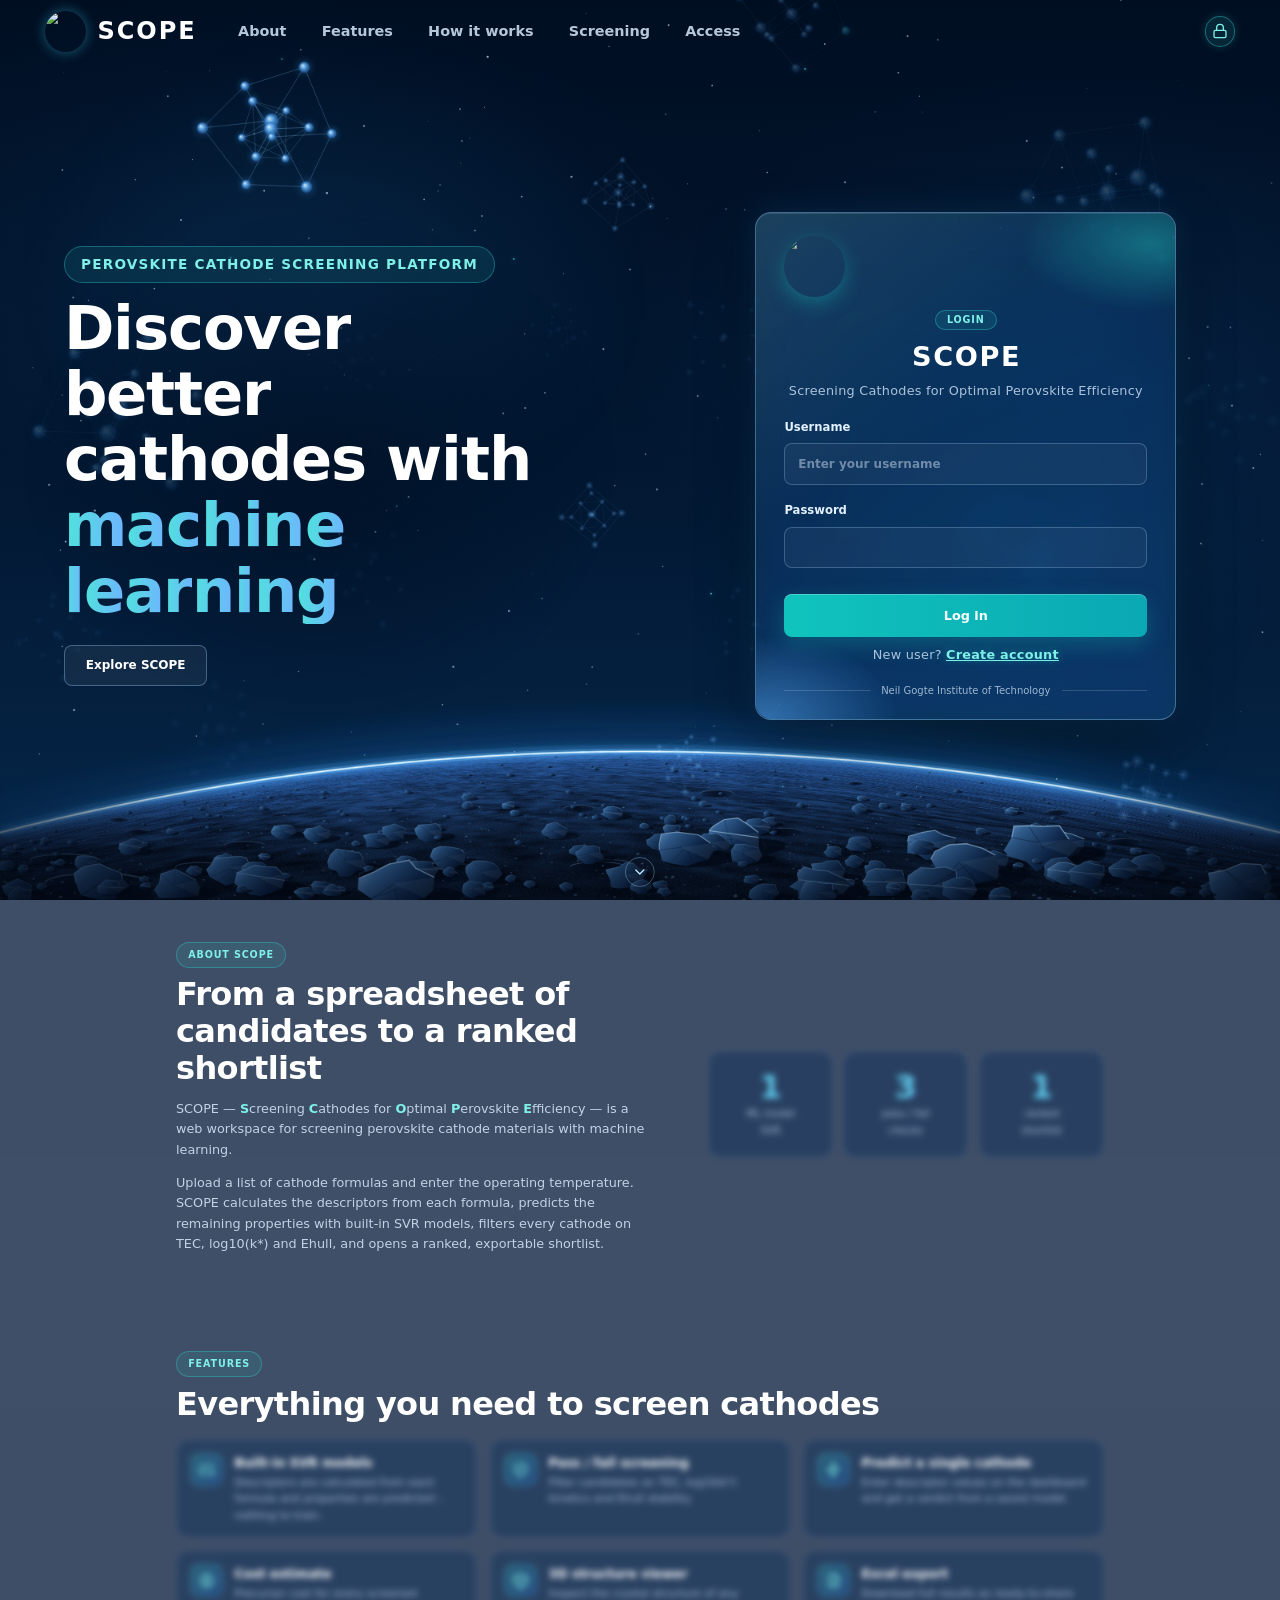
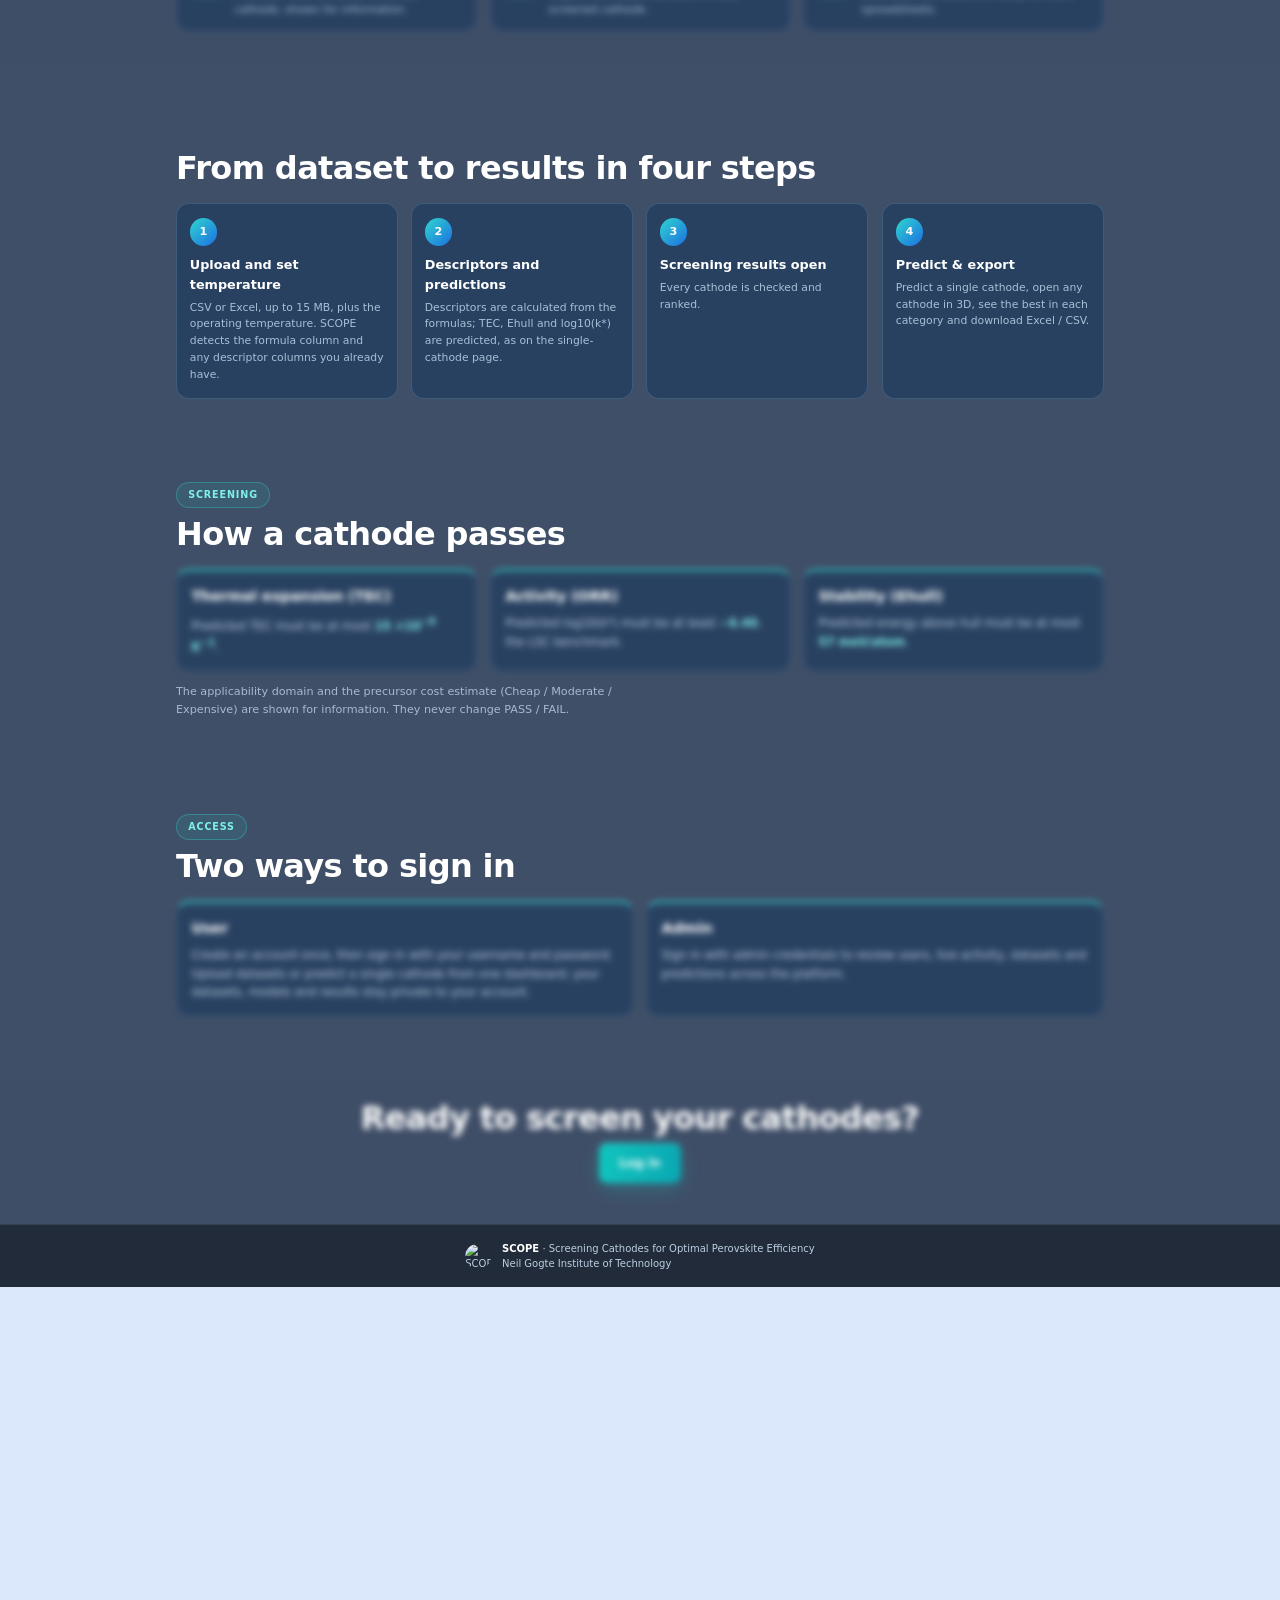
==== commit cf1bf109: "Update Scope project" ====
--- a/frontend/index.html
+++ b/frontend/index.html
@@ -1,330 +1,734 @@
-<!DOCTYPE html><html lang="en"><head><meta charset="utf-8"><meta name="viewport" content="width=device-width,initial-scale=1"><script src="zoomfix.js"></script>
-<title>SCOPE</title><link rel="icon" type="image/png" sizes="64x64" href="/favicon.png"><link rel="shortcut icon" href="/favicon.ico"><link rel="apple-touch-icon" href="/logo.png"><link rel="stylesheet" href="style.css"></head><body>
-<div id="login" class="hidden">
-<canvas id="pvc" class="pv-canvas" aria-hidden="true"></canvas>
-
-<header class="lg-nav" id="lgnav">
-<a class="lg-brand" href="#top" data-go-top><img src="/logo.png" alt="" width="36" height="36"><span>SCOPE</span></a>
-<nav class="lg-links" aria-label="Sections"><a href="#about">About</a><a href="#features">Features</a><a href="#how">How it works</a><a href="#criteria">Screening</a><a href="#access">Access</a></nav>
-</header>
-
-<!-- ===== hero: intro + the ONLY login form (admin / user) ===== -->
-<section class="lg-hero" id="top">
-<canvas id="plc" class="planet" aria-hidden="true"></canvas>
-<div class="lg-intro">
-<span class="lg-tag">Perovskite cathode screening platform</span>
-<h2 class="lg-title">Discover better cathodes with <em>machine learning</em></h2>
-<div class="lg-cta"><a class="lg-btn ghost" href="#about">Explore SCOPE</a></div>
-</div>
-<form id="lf" class="card login"><div class="logo-lg"><img src="/logo.png" alt="SCOPE logo" width="72" height="72"></div><h1>SCOPE</h1>
-<p class="muted">Screening Cathodes for Optimal Perovskite Efficiency</p>
-<div id="rt" class="rt" data-role="user" role="tablist"><span class="rt-pill"></span><button type="button" data-r="admin" role="tab">ADMIN</button><button type="button" data-r="user" role="tab" class="on">USER</button></div>
-<label id="l1"><span id="l1t">Roll Number</span><input id="roll" autocomplete="username" placeholder="e.g. 23CSE001" required></label>
-<label>Password<input id="pw" type="password" autocomplete="current-password" required></label>
-<div id="lerr" class="err"></div><button class="btn">Log in</button><div class="foot">Neil Gogte Institute of Technology</div></form>
-<a class="lg-scroll" href="#about" aria-label="Scroll to learn more"><svg viewBox="0 0 24 24" fill="none" stroke="currentColor" stroke-width="2" stroke-linecap="round" stroke-linejoin="round"><path d="M6 9l6 6 6-6"/></svg></a>
-</section>
-
-<section class="lg-sec" id="about"><div class="lg-wrap lg-split">
-<div><span class="lg-eyebrow lgr">About SCOPE</span>
-<h2 class="lg-h2 lgr">From a spreadsheet of candidates to a ranked shortlist</h2>
-<p class="lgr">SCOPE &mdash; <b>S</b>creening <b>C</b>athodes for <b>O</b>ptimal <b>P</b>erovskite <b>E</b>fficiency &mdash; is a web workspace for screening perovskite cathode materials with machine learning.</p>
-<p class="lgr">Upload a dataset of compositions and descriptors. SCOPE trains and saves both an SVR and an ANN model in the background, predicts oxygen-reduction kinetics, checks every material against stability and applicability limits, and opens a ranked, exportable shortlist &mdash; switch between SVR and ANN results at any time.</p></div>
-<div class="lg-tiles"><div class="lg-tile lgr"><b>2</b><span>ML models<br>SVR &middot; ANN</span></div><div class="lg-tile lgr"><b>3</b><span>pass / fail<br>checks</span></div><div class="lg-tile lgr"><b>1</b><span>ranked<br>shortlist</span></div></div>
-</div></section>
-
-<section class="lg-sec alt" id="features"><div class="lg-wrap">
-<span class="lg-eyebrow lgr">Features</span><h2 class="lg-h2 lgr">Everything you need to screen cathodes</h2>
-<ul class="lg-feats"><li class="lg-feat lgr"><span class="lg-ico"><svg viewBox="0 0 24 24" fill="none" stroke="currentColor" stroke-width="1.8" stroke-linecap="round" stroke-linejoin="round" aria-hidden="true"><path d="M4 21v-7M4 10V3M12 21v-9M12 8V3M20 21v-5M20 12V3M1 14h6M9 8h6M17 16h6"/></svg></span><div><b>Automatic SVR + ANN training</b><small>Both models are trained and saved for you the moment you upload.</small></div></li><li class="lg-feat lgr"><span class="lg-ico"><svg viewBox="0 0 24 24" fill="none" stroke="currentColor" stroke-width="1.8" stroke-linecap="round" stroke-linejoin="round" aria-hidden="true"><path d="M12 3l8 3v6c0 4.5-3.2 7.8-8 9-4.8-1.2-8-4.5-8-9V6z"/><path d="M8.5 12l2.5 2.5 4.5-5"/></svg></span><div><b>Pass / fail screening</b><small>Rank candidates on Ehull stability and log10(k*) kinetics, with instant SVR / ANN switching.</small></div></li><li class="lg-feat lgr"><span class="lg-ico"><svg viewBox="0 0 24 24" fill="none" stroke="currentColor" stroke-width="1.8" stroke-linecap="round" stroke-linejoin="round" aria-hidden="true"><path d="M13 2L4 14h7l-1 8 9-12h-7z"/></svg></span><div><b>Predict a single cathode</b><small>Enter descriptor values on the dashboard and get a verdict from a saved model.</small></div></li><li class="lg-feat lgr"><span class="lg-ico"><svg viewBox="0 0 24 24" fill="none" stroke="currentColor" stroke-width="1.8" stroke-linecap="round" stroke-linejoin="round" aria-hidden="true"><circle cx="12" cy="12" r="9"/><path d="M14.5 9.2c-.6-.8-1.6-1.2-2.7-1.2-1.5 0-2.6.8-2.6 1.9 0 2.6 5.6 1.3 5.6 4 0 1.2-1.2 2-2.8 2-1.2 0-2.3-.5-2.9-1.4M12 6.5V8m0 8v1.5"/></svg></span><div><b>Cost filter</b><small>Estimate precursor cost and shortlist affordable materials.</small></div></li><li class="lg-feat lgr"><span class="lg-ico"><svg viewBox="0 0 24 24" fill="none" stroke="currentColor" stroke-width="1.8" stroke-linecap="round" stroke-linejoin="round" aria-hidden="true"><path d="M12 2l9 5v10l-9 5-9-5V7z"/><path d="M3 7l9 5 9-5M12 12v10"/></svg></span><div><b>3D structure viewer</b><small>Inspect the crystal structure of any screened cathode.</small></div></li><li class="lg-feat lgr"><span class="lg-ico"><svg viewBox="0 0 24 24" fill="none" stroke="currentColor" stroke-width="1.8" stroke-linecap="round" stroke-linejoin="round" aria-hidden="true"><path d="M14 3H7a2 2 0 0 0-2 2v14a2 2 0 0 0 2 2h10a2 2 0 0 0 2-2V8z"/><path d="M14 3v5h5M12 11v6m0 0l-2.5-2.5M12 17l2.5-2.5"/></svg></span><div><b>Excel export</b><small>Download full results as ready-to-share spreadsheets.</small></div></li></ul>
-</div></section>
-
-<section class="lg-sec" id="how"><div class="lg-wrap">
-<span class="lg-eyebrow lgr">How it works</span><h2 class="lg-h2 lgr">From dataset to results in four steps</h2>
-<ol class="lg-steps">
-<li class="lg-step lgr"><i>1</i><b>Upload your dataset</b><small>CSV or Excel, up to 15 MB. SCOPE detects the formula, target and descriptor columns.</small></li>
-<li class="lg-step lgr"><i>2</i><b>Models train automatically</b><small>SVR and ANN are trained and saved in the background, with no extra clicks.</small></li>
-<li class="lg-step lgr"><i>3</i><b>Screening results open</b><small>Every cathode is checked and ranked. Switch between SVR and ANN results instantly.</small></li>
-<li class="lg-step lgr"><i>4</i><b>Predict &amp; export</b><small>Predict a single cathode, open any cathode in 3D, see the best in each category and download Excel / CSV.</small></li>
-</ol></div></section>
-
-<section class="lg-sec alt" id="criteria"><div class="lg-wrap">
-<span class="lg-eyebrow lgr">Screening</span><h2 class="lg-h2 lgr">How a cathode passes</h2>
-<div class="lg-crits">
-<div class="lg-crit lgr"><h3>Applicability domain</h3><p>The material must sit inside the range of the training data, measured by Mahalanobis distance, so predictions can be trusted.</p></div>
-<div class="lg-crit lgr"><h3>Stability (Ehull)</h3><p>Energy above hull must be at most <b>57 meV/atom</b>.</p></div>
-<div class="lg-crit lgr"><h3>Activity (ORR)</h3><p>Predicted log10(k*) must be at least <b>&minus;6.40</b>, the LSC benchmark.</p></div>
-</div>
-<p class="lg-note lgr">Cost is estimated from precursor prices and shown as Cheap / Moderate / Expensive. It never changes PASS / FAIL.</p>
-</div></section>
-
-<section class="lg-sec" id="access"><div class="lg-wrap">
-<span class="lg-eyebrow lgr">Access</span><h2 class="lg-h2 lgr">Two ways to sign in</h2>
-<div class="lg-crits two">
-<div class="lg-crit lgr"><h3>User</h3><p>Sign in with your roll number. Upload datasets or predict a single cathode from one dashboard; your datasets, models and results stay private to your account.</p></div>
-<div class="lg-crit lgr"><h3>Admin</h3><p>Sign in with admin credentials to review users, live activity, datasets and predictions across the platform.</p></div>
-</div></div></section>
-
-<section class="lg-sec lg-final"><div class="lg-wrap lgr"><h2 class="lg-h2">Ready to screen your cathodes?</h2><button type="button" class="lg-btn" data-go-login>Log in</button></div></section>
-<footer class="lg-foot"><img src="/logo.png" alt="" width="36" height="36"><span>SCOPE &middot; Screening Cathodes for Optimal Perovskite Efficiency<br>Neil Gogte Institute of Technology</span></footer>
-</div>
-<div id="app" class="hidden"><header class="topbar"><span class="brand"><span class="logo"><img src="/logo.png" alt="SCOPE logo" width="42" height="42"></span><div>SCOPE</div></span><div class="who"><span id="who"></span><button class="link" id="logout">Log out</button></div></header>
-<div class="wrap"><div id="bar"></div><main id="main"></main></div></div>
-<div id="busy" class="hidden"><div class="spin"></div><div id="busymsg"></div></div>
-<div id="modal" class="hidden"><div class="mbox"><button class="x" id="mx">×</button><div id="mbody"></div></div></div>
-<div id="toast"></div>
-
-<script>
-/* Login background: twinkling stars + floating, slowly tumbling perovskite (ABO3) structures.
-   Edit STRUCTS to move / resize / blur them:  [x, y, size, blur(0-1), speed]  (x,y = fraction of screen) */
-(function(){
-  var cv=document.getElementById('pvc'); if(!cv) return;
-  var ctx=cv.getContext('2d'), login=document.getElementById('login');
-  var reduce=window.matchMedia&&matchMedia('(prefers-reduced-motion: reduce)').matches;
-  var W=0,H=0,DPR=1,drawnStatic=false;
-  function R(a,b){return a+Math.random()*(b-a);}
-
-  /* ----- ABO3 cell: 8 A corners, 1 B centre, 6 O face centres ----- */
-  var BASE=[],EDGES=[],i,j;
-  for(i=0;i<8;i++) BASE.push({p:[(i&1)?1:-1,(i&2)?1:-1,(i&4)?1:-1],t:'A'});
-  BASE.push({p:[0,0,0],t:'B'});
-  [[1,0,0],[-1,0,0],[0,1,0],[0,-1,0],[0,0,1],[0,0,-1]].forEach(function(p){BASE.push({p:p,t:'O'});});
-  for(i=0;i<8;i++)for(j=i+1;j<8;j++){var d=0;for(var c=0;c<3;c++)if(BASE[i].p[c]!==BASE[j].p[c])d++; if(d===1)EDGES.push([i,j,0]);}   /* cube edges */
-  for(i=9;i<15;i++)for(j=i+1;j<15;j++){var dp=0;for(var c2=0;c2<3;c2++)dp+=BASE[i].p[c2]*BASE[j].p[c2]; if(dp===0)EDGES.push([i,j,1]);}   /* octahedron */
-  for(i=9;i<15;i++)EDGES.push([8,i,2]);   /* B-O bonds */
-
-  var STRUCTS=[
-    [.20,.13,70,0,.5],[.61,.04,58,0,.6],[.88,.19,86,0,.45],[.745,.31,44,.65,.7],
-    [.10,.46,86,0,.5],[.27,.41,38,.7,.6],[.27,.64,56,.25,.55],[.05,.70,44,.55,.6],
-    [.16,.83,50,.85,.5],[.83,.60,80,0,.5],[.94,.45,58,.8,.45],[.70,.53,38,.65,.6],[.91,.86,42,.85,.5],
-    [.50,.20,36,.40,.60],[.57,.37,52,.10,.50],[.48,.55,32,.50,.60],[.58,.70,46,.20,.55],[.52,.84,34,.55,.50],[.45,.36,28,.60,.55]
-  ].map(function(s){
-    var v=BASE.map(function(b){return{t:b.t,p:[b.p[0]+R(-.07,.07),b.p[1]+R(-.07,.07),b.p[2]+R(-.07,.07)]};});
-    return{fx:s[0],fy:s[1],size:s[2],soft:s[3],sp:s[4],v:v,
-      a0:[R(0,6.28),R(0,6.28),R(0,6.28)],w:[R(-.16,.16),R(-.2,.2),R(-.12,.12)],
-      ph:R(0,6.28),ax:R(14,30),ay:R(12,26),acc:Math.random()<.45?Math.floor(R(0,8)):-1,
-      a:s[3]>0?(.55-.3*s[3]):.95,al:0,wait:0};
-  });
-
-  var STARS=[];
-  function makeStars(){STARS=[];var n=Math.round(W*H/9000);for(var k=0;k<n;k++)STARS.push({x:R(0,W),y:R(0,H*.9),r:R(.4,1.3),ph:R(0,6.28),sp:R(.4,1.4),cy:Math.random()<.08});}
-
-  function size(){
-    DPR=Math.min(window.devicePixelRatio||1,2);W=cv.clientWidth;H=cv.clientHeight;
-    cv.width=Math.round(W*DPR);cv.height=Math.round(H*DPR);ctx.setTransform(DPR,0,0,DPR,0,0);
-    makeStars();drawnStatic=false;
-  }
-
-  /* ----- keep crystals out from under any text / card / button -----
-     Every frame we measure the page's text blocks. A crystal that would overlap one fades out,
-     jumps to a free spot and fades back in, so it is never drawn behind text (also while scrolling). */
-  var BOXSEL='#lgnav,.lg-brand,.lg-links a,.lg-nav-btn,.lg-tag,.lg-eyebrow,.lg-cta .lg-btn,.lg-chips li,#login .login,.lg-scroll,.lg-tile,.lg-feat,.lg-step,.lg-crit,.lg-final .lg-btn,.lg-foot';
-  var TXTSEL='.lg-title,.lg-lead,.lg-h2,.lg-sec p';
-  var BOXES=[].slice.call(login.querySelectorAll(BOXSEL)),TXTS=[].slice.call(login.querySelectorAll(TXTSEL)),RC=[],rg=document.createRange(),lastT=0;
-  function KK(){return Math.max(.6,Math.min(W/1440,H/900));}
-  function pos(S,t){var k=KK();return[S.fx*W+Math.sin(t*S.sp*.35+S.ph)*S.ax*k,S.fy*H+Math.cos(t*S.sp*.28+S.ph*1.3)*S.ay*k];}
-  function rad(S){var k=KK();return S.size*k*(.8+S.soft*.5)+14;}
-  function addRect(r){var z=window.__zf||1;if(z!==1)r={left:r.left/z,right:r.right/z,top:r.top/z,bottom:r.bottom/z,width:r.width/z,height:r.height/z};if(r.width>1&&r.height>1&&r.bottom>-60&&r.top<H+60)RC.push(r);}
-  function gather(){
-    RC.length=0;
-    BOXES.forEach(function(el){if(el.id==='lgnav'&&!el.classList.contains('sc'))return;addRect(el.getBoundingClientRect());});
-    TXTS.forEach(function(el){rg.selectNodeContents(el);addRect(rg.getBoundingClientRect());});   /* tight to the actual text lines */
-  }
-  function hit(x,y,r){
-    for(var q=0;q<RC.length;q++){var b=RC[q],dx=Math.max(b.left-x,0,x-b.right),dy=Math.max(b.top-y,0,y-b.bottom);if(dx*dx+dy*dy<r*r)return true;}
-    return false;
-  }
-  var FADE=.18;   /* how visible a crystal stays when text is on top of it (0 = hidden, 1 = unchanged) */
-  function updateStruct(S,t,dt,now,instant){
-    var c=pos(S,t),tg=hit(c[0],c[1],rad(S))?FADE:1;
-    S.al=instant?tg:(S.al<tg?Math.min(tg,S.al+dt*1.2):Math.max(tg,S.al-dt*1.8));
-  }
-
-  function rot(p,ax,ay,az){
-    var x=p[0]*Math.cos(ay)+p[2]*Math.sin(ay),z=-p[0]*Math.sin(ay)+p[2]*Math.cos(ay),y=p[1];
-    var y2=y*Math.cos(ax)-z*Math.sin(ax),z2=y*Math.sin(ax)+z*Math.cos(ax);
-    return[x*Math.cos(az)-y2*Math.sin(az),x*Math.sin(az)+y2*Math.cos(az),z2];
-  }
-
-  function node(x,y,r,t,S,cyan){
-    var g;
-    if(S.soft>0){                                   /* out-of-focus bokeh */
-      r*=1+S.soft*1.1;g=ctx.createRadialGradient(x,y,0,x,y,r);
-      g.addColorStop(0,'rgba(130,195,255,'+(.55*S.a*1.6)+')');g.addColorStop(1,'rgba(60,140,230,0)');
-      ctx.fillStyle=g;ctx.beginPath();ctx.arc(x,y,r,0,6.283);ctx.fill();return;
+<!DOCTYPE html>
+<html lang="en">
+
+<head>
+  <meta charset="utf-8">
+  <meta name="viewport" content="width=device-width,initial-scale=1">
+  <script src="zoomfix.js"></script>
+  <title>SCOPE</title>
+  <link rel="icon" type="image/png" sizes="64x64" href="/favicon.png?v=2">
+  <link rel="shortcut icon" href="/favicon.ico?v=2">
+  <link rel="apple-touch-icon" href="/logo.png?v=2">
+  <link rel="stylesheet" href="style.css?v=1795100004">
+</head>
+
+<body>
+  <div id="login" class="hidden">
+    <canvas id="pvc" class="pv-canvas" aria-hidden="true"></canvas>
+
+    <header class="lg-nav" id="lgnav">
+      <a class="lg-brand" href="#top" data-go-top><img src="/logo.png?v=2" alt="" width="36"
+          height="36"><span>SCOPE</span></a>
+      <nav class="lg-links" aria-label="Sections"><a href="#about">About</a><a href="#features">Features</a><a
+          href="#how">How it works</a><a href="#criteria">Screening</a><a href="#access">Access</a></nav>
+      <div class="admin-lock-wrap" id="lgAdminLock">
+        <a class="admin-lock-btn" href="/admin" aria-label="Admin" title="Admin">
+          <svg viewBox="0 0 24 24" width="20" height="20" fill="none" stroke="currentColor" stroke-width="2"
+            stroke-linecap="round" stroke-linejoin="round">
+            <rect x="3" y="11" width="18" height="11" rx="2" />
+            <path d="M7 11V7a5 5 0 0 1 10 0v4" />
+          </svg>
+        </a>
+        <span class="admin-lock-tip">Admin</span>
+      </div>
+    </header>
+
+    <!-- ===== hero: intro + the ONLY login form (admin / user) ===== -->
+    <section class="lg-hero" id="top">
+      <canvas id="plc" class="planet" aria-hidden="true"></canvas>
+      <div class="lg-intro">
+        <span class="lg-tag">Perovskite cathode screening platform</span>
+        <h2 class="lg-title">Discover better cathodes with <em>machine learning</em></h2>
+        <div class="lg-cta"><a class="lg-btn ghost" href="#about">Explore SCOPE</a></div>
+      </div>
+      <form id="lf" class="card login">
+        <div class="logo-lg"><img src="/logo.png?v=2" alt="SCOPE logo" width="72" height="72"></div>
+        <div class="mode-badge-wrap"><span class="mode-badge" id="modeBadge">Login</span></div>
+        <h1>SCOPE</h1>
+        <p class="muted">Screening Cathodes for Optimal Perovskite Efficiency</p>
+        <label id="l1"><span id="l1t">Username</span><input id="roll" autocomplete="username"
+            placeholder="Enter your username" maxlength="30" required></label>
+        <label>Password<input id="pw" type="password" autocomplete="current-password" required></label>
+        <div id="lerr" class="err"></div><button type="submit" class="btn" id="lbtn">Log in</button>
+        <div id="regw" class="small muted" style="text-align:center;margin-top:10px"><span id="regq">New user?</span> <a
+            href="#" id="regt">Create account</a></div>
+        <div class="foot">Neil Gogte Institute of Technology</div>
+      </form>
+      <a class="lg-scroll" href="#about" aria-label="Scroll to learn more"><svg viewBox="0 0 24 24" fill="none"
+          stroke="currentColor" stroke-width="2" stroke-linecap="round" stroke-linejoin="round">
+          <path d="M6 9l6 6 6-6" />
+        </svg></a>
+    </section>
+
+    <section class="lg-sec" id="about">
+      <div class="lg-wrap lg-split">
+        <div><span class="lg-eyebrow lgr">About SCOPE</span>
+          <h2 class="lg-h2 lgr">From a spreadsheet of candidates to a ranked shortlist</h2>
+          <p class="lgr">SCOPE &mdash; <b>S</b>creening <b>C</b>athodes for <b>O</b>ptimal <b>P</b>erovskite
+            <b>E</b>fficiency &mdash; is a web workspace for screening perovskite cathode materials with machine
+            learning.</p>
+          <p class="lgr">Upload a list of cathode formulas and enter the operating temperature. SCOPE calculates the
+            descriptors from each formula, predicts the remaining properties with built-in SVR models, filters every
+            cathode on TEC, log10(k*) and Ehull, and opens a ranked, exportable shortlist.</p>
+        </div>
+        <div class="lg-tiles">
+          <div class="lg-tile lgr"><b>1</b><span>ML model<br>SVR</span></div>
+          <div class="lg-tile lgr"><b>3</b><span>pass / fail<br>checks</span></div>
+          <div class="lg-tile lgr"><b>1</b><span>ranked<br>shortlist</span></div>
+        </div>
+      </div>
+    </section>
+
+    <section class="lg-sec alt" id="features">
+      <div class="lg-wrap">
+        <span class="lg-eyebrow lgr">Features</span>
+        <h2 class="lg-h2 lgr">Everything you need to screen cathodes</h2>
+        <ul class="lg-feats">
+          <li class="lg-feat lgr"><span class="lg-ico"><svg viewBox="0 0 24 24" fill="none" stroke="currentColor"
+                stroke-width="1.8" stroke-linecap="round" stroke-linejoin="round" aria-hidden="true">
+                <path d="M4 21v-7M4 10V3M12 21v-9M12 8V3M20 21v-5M20 12V3M1 14h6M9 8h6M17 16h6" />
+              </svg></span>
+            <div><b>Built-in SVR models</b><small>Descriptors are calculated from each formula and properties are predicted &ndash;
+                nothing to train.</small></div>
+          </li>
+          <li class="lg-feat lgr"><span class="lg-ico"><svg viewBox="0 0 24 24" fill="none" stroke="currentColor"
+                stroke-width="1.8" stroke-linecap="round" stroke-linejoin="round" aria-hidden="true">
+                <path d="M12 3l8 3v6c0 4.5-3.2 7.8-8 9-4.8-1.2-8-4.5-8-9V6z" />
+                <path d="M8.5 12l2.5 2.5 4.5-5" />
+              </svg></span>
+            <div><b>Pass / fail screening</b><small>Filter candidates on TEC, log10(k*) kinetics and Ehull stability.</small>
+            </div>
+          </li>
+          <li class="lg-feat lgr"><span class="lg-ico"><svg viewBox="0 0 24 24" fill="none" stroke="currentColor"
+                stroke-width="1.8" stroke-linecap="round" stroke-linejoin="round" aria-hidden="true">
+                <path d="M13 2L4 14h7l-1 8 9-12h-7z" />
+              </svg></span>
+            <div><b>Predict a single cathode</b><small>Enter descriptor values on the dashboard and get a verdict from a
+                saved model.</small></div>
+          </li>
+          <li class="lg-feat lgr"><span class="lg-ico"><svg viewBox="0 0 24 24" fill="none" stroke="currentColor"
+                stroke-width="1.8" stroke-linecap="round" stroke-linejoin="round" aria-hidden="true">
+                <circle cx="12" cy="12" r="9" />
+                <path
+                  d="M14.5 9.2c-.6-.8-1.6-1.2-2.7-1.2-1.5 0-2.6.8-2.6 1.9 0 2.6 5.6 1.3 5.6 4 0 1.2-1.2 2-2.8 2-1.2 0-2.3-.5-2.9-1.4M12 6.5V8m0 8v1.5" />
+              </svg></span>
+            <div><b>Cost estimate</b><small>Precursor cost for every screened cathode, shown for information.</small></div>
+          </li>
+          <li class="lg-feat lgr"><span class="lg-ico"><svg viewBox="0 0 24 24" fill="none" stroke="currentColor"
+                stroke-width="1.8" stroke-linecap="round" stroke-linejoin="round" aria-hidden="true">
+                <path d="M12 2l9 5v10l-9 5-9-5V7z" />
+                <path d="M3 7l9 5 9-5M12 12v10" />
+              </svg></span>
+            <div><b>3D structure viewer</b><small>Inspect the crystal structure of any screened cathode.</small></div>
+          </li>
+          <li class="lg-feat lgr"><span class="lg-ico"><svg viewBox="0 0 24 24" fill="none" stroke="currentColor"
+                stroke-width="1.8" stroke-linecap="round" stroke-linejoin="round" aria-hidden="true">
+                <path d="M14 3H7a2 2 0 0 0-2 2v14a2 2 0 0 0 2 2h10a2 2 0 0 0 2-2V8z" />
+                <path d="M14 3v5h5M12 11v6m0 0l-2.5-2.5M12 17l2.5-2.5" />
+              </svg></span>
+            <div><b>Excel export</b><small>Download full results as ready-to-share spreadsheets.</small></div>
+          </li>
+        </ul>
+      </div>
+    </section>
+
+    <section class="lg-sec" id="how">
+      <div class="lg-wrap">
+        <span class="lg-eyebrow lgr">How it works</span>
+        <h2 class="lg-h2 lgr">From dataset to results in four steps</h2>
+        <ol class="lg-steps">
+          <li class="lg-step lgr"><i>1</i><b>Upload and set temperature</b><small>CSV or Excel, up to 15 MB, plus the operating
+              temperature. SCOPE detects the formula column and any descriptor columns you already have.</small></li>
+          <li class="lg-step lgr"><i>2</i><b>Descriptors and predictions</b><small>Descriptors are calculated from the formulas;
+              TEC, Ehull and log10(k*) are predicted, as on the single-cathode page.</small></li>
+          <li class="lg-step lgr"><i>3</i><b>Screening results open</b><small>Every cathode is checked and
+              ranked.</small></li>
+          <li class="lg-step lgr"><i>4</i><b>Predict &amp; export</b><small>Predict a single cathode, open any cathode
+              in 3D, see the best in each category and download Excel / CSV.</small></li>
+        </ol>
+      </div>
+    </section>
+
+    <section class="lg-sec alt" id="criteria">
+      <div class="lg-wrap">
+        <span class="lg-eyebrow lgr">Screening</span>
+        <h2 class="lg-h2 lgr">How a cathode passes</h2>
+        <div class="lg-crits">
+          <div class="lg-crit lgr">
+            <h3>Thermal expansion (TEC)</h3>
+            <p>Predicted TEC must be at most <b>15 &times;10<sup>&minus;6</sup> K<sup>&minus;1</sup></b>.</p>
+          </div>
+          <div class="lg-crit lgr">
+            <h3>Activity (ORR)</h3>
+            <p>Predicted log10(k*) must be at least <b>&minus;6.40</b>, the LSC benchmark.</p>
+          </div>
+          <div class="lg-crit lgr">
+            <h3>Stability (Ehull)</h3>
+            <p>Predicted energy above hull must be at most <b>57 meV/atom</b>.</p>
+          </div>
+        </div>
+        <p class="lg-note lgr">The applicability domain and the precursor cost estimate (Cheap / Moderate / Expensive) are
+          shown for information. They never change PASS / FAIL.</p>
+      </div>
+    </section>
+
+    <section class="lg-sec" id="access">
+      <div class="lg-wrap">
+        <span class="lg-eyebrow lgr">Access</span>
+        <h2 class="lg-h2 lgr">Two ways to sign in</h2>
+        <div class="lg-crits two">
+          <div class="lg-crit lgr">
+            <h3>User</h3>
+            <p>Create an account once, then sign in with your username and password. Upload datasets or predict a single
+              cathode from one dashboard; your datasets, models and results stay private to your account.</p>
+          </div>
+          <div class="lg-crit lgr">
+            <h3>Admin</h3>
+            <p>Sign in with admin credentials to review users, live activity, datasets and predictions across the
+              platform.</p>
+          </div>
+        </div>
+      </div>
+    </section>
+
+    <section class="lg-sec lg-final">
+      <div class="lg-wrap lgr">
+        <h2 class="lg-h2">Ready to screen your cathodes?</h2><button type="button" class="lg-btn" data-go-login>Log
+          in</button>
+      </div>
+    </section>
+    <footer class="lg-foot"><img src="/logo.png?v=2" alt="SCOPE logo" width="36" height="36"><span><b>SCOPE</b> &middot; Screening Cathodes for Optimal Perovskite Efficiency<br>Neil Gogte Institute of Technology</span></footer>
+  </div>
+  <div id="app" class="hidden">
+    <header class="topbar"><span class="brand"><span class="logo"><img src="/logo.png?v=2" alt="SCOPE logo" width="42"
+            height="42"></span>
+        <div>SCOPE</div>
+      </span>
+      <div class="who"><span id="who"></span><button class="link" id="logout">Log out</button></div>
+    </header>
+    <div class="wrap">
+      <div id="bar"></div>
+      <main id="main"></main>
+    </div>
+  </div>
+  <div id="busy" class="hidden">
+    <div class="spin"></div>
+    <div id="busymsg"></div>
+  </div>
+  <div id="modal" class="hidden">
+    <div class="mbox"><button class="x" id="mx">×</button>
+      <div id="mbody"></div>
+    </div>
+  </div>
+  <div id="toast"></div>
+
+  <script>
+    /* Login background: twinkling stars + floating, slowly tumbling perovskite (ABO3) structures.
+       Edit STRUCTS to move / resize / blur them:  [x, y, size, blur(0-1), speed]  (x,y = fraction of screen) */
+    (function () {
+      var cv = document.getElementById('pvc'); if (!cv) return;
+      var ctx = cv.getContext('2d'), login = document.getElementById('login');
+      var reduce = window.matchMedia && matchMedia('(prefers-reduced-motion: reduce)').matches;
+      var W = 0, H = 0, DPR = 1, drawnStatic = false;
+      function R(a, b) { return a + Math.random() * (b - a); }
+
+      /* ----- ABO3 cell: 8 A corners, 1 B centre, 6 O face centres ----- */
+      var BASE = [], EDGES = [], i, j;
+      for (i = 0; i < 8; i++) BASE.push({ p: [(i & 1) ? 1 : -1, (i & 2) ? 1 : -1, (i & 4) ? 1 : -1], t: 'A' });
+      BASE.push({ p: [0, 0, 0], t: 'B' });
+      [[1, 0, 0], [-1, 0, 0], [0, 1, 0], [0, -1, 0], [0, 0, 1], [0, 0, -1]].forEach(function (p) { BASE.push({ p: p, t: 'O' }); });
+      for (i = 0; i < 8; i++)for (j = i + 1; j < 8; j++) { var d = 0; for (var c = 0; c < 3; c++)if (BASE[i].p[c] !== BASE[j].p[c]) d++; if (d === 1) EDGES.push([i, j, 0]); }   /* cube edges */
+      for (i = 9; i < 15; i++)for (j = i + 1; j < 15; j++) { var dp = 0; for (var c2 = 0; c2 < 3; c2++)dp += BASE[i].p[c2] * BASE[j].p[c2]; if (dp === 0) EDGES.push([i, j, 1]); }   /* octahedron */
+      for (i = 9; i < 15; i++)EDGES.push([8, i, 2]);   /* B-O bonds */
+
+      var STRUCTS = [
+        [.20, .13, 70, 0, .5], [.61, .04, 58, 0, .6], [.88, .19, 86, 0, .45], [.745, .31, 44, .65, .7],
+        [.10, .46, 86, 0, .5], [.27, .41, 38, .7, .6], [.27, .64, 56, .25, .55], [.05, .70, 44, .55, .6],
+        [.16, .83, 50, .85, .5], [.83, .60, 80, 0, .5], [.94, .45, 58, .8, .45], [.70, .53, 38, .65, .6], [.91, .86, 42, .85, .5],
+        [.50, .20, 36, .40, .60], [.57, .37, 52, .10, .50], [.48, .55, 32, .50, .60], [.58, .70, 46, .20, .55], [.52, .84, 34, .55, .50], [.45, .36, 28, .60, .55]
+      ].map(function (s) {
+        var v = BASE.map(function (b) { return { t: b.t, p: [b.p[0] + R(-.07, .07), b.p[1] + R(-.07, .07), b.p[2] + R(-.07, .07)] }; });
+        return {
+          fx: s[0], fy: s[1], size: s[2], soft: s[3], sp: s[4], v: v,
+          a0: [R(0, 6.28), R(0, 6.28), R(0, 6.28)], w: [R(-.16, .16), R(-.2, .2), R(-.12, .12)],
+          ph: R(0, 6.28), ax: R(14, 30), ay: R(12, 26), acc: Math.random() < .45 ? Math.floor(R(0, 8)) : -1,
+          a: s[3] > 0 ? (.55 - .3 * s[3]) : .95, al: 0, wait: 0
+        };
+      });
+
+      var STARS = [];
+      function makeStars() { STARS = []; var n = Math.round(W * H / 9000); for (var k = 0; k < n; k++)STARS.push({ x: R(0, W), y: R(0, H * .9), r: R(.4, 1.3), ph: R(0, 6.28), sp: R(.4, 1.4), cy: Math.random() < .08 }); }
+
+      function size() {
+        DPR = Math.min(window.devicePixelRatio || 1, 2); W = cv.clientWidth; H = cv.clientHeight;
+        cv.width = Math.round(W * DPR); cv.height = Math.round(H * DPR); ctx.setTransform(DPR, 0, 0, DPR, 0, 0);
+        makeStars(); drawnStatic = false;
+      }
+
+      /* ----- keep crystals out from under any text / card / button -----
+         Every frame we measure the page's text blocks. A crystal that would overlap one fades out,
+         jumps to a free spot and fades back in, so it is never drawn behind text (also while scrolling). */
+      var BOXSEL = '#lgnav,.lg-brand,.lg-links a,.lg-nav-btn,.lg-tag,.lg-eyebrow,.lg-cta .lg-btn,.lg-chips li,#login .login,.lg-scroll,.lg-tile,.lg-feat,.lg-step,.lg-crit,.lg-final .lg-btn,.lg-foot';
+      var TXTSEL = '.lg-title,.lg-lead,.lg-h2,.lg-sec p';
+      var BOXES = [].slice.call(login.querySelectorAll(BOXSEL)), TXTS = [].slice.call(login.querySelectorAll(TXTSEL)), RC = [], rg = document.createRange(), lastT = 0, lastGather = 0;
+      function KK() { return Math.max(.6, Math.min(W / 1440, H / 900)); }
+      function pos(S, t) { var k = KK(); return [S.fx * W + Math.sin(t * S.sp * .35 + S.ph) * S.ax * k, S.fy * H + Math.cos(t * S.sp * .28 + S.ph * 1.3) * S.ay * k]; }
+      function rad(S) { var k = KK(); return S.size * k * (.8 + S.soft * .5) + 14; }
+      function addRect(r) { var z = window.__zf || 1; if (z !== 1) r = { left: r.left / z, right: r.right / z, top: r.top / z, bottom: r.bottom / z, width: r.width / z, height: r.height / z }; if (r.width > 1 && r.height > 1 && r.bottom > -60 && r.top < H + 60) RC.push(r); }
+      function gather() {
+        RC.length = 0;
+        BOXES.forEach(function (el) { if (el.id === 'lgnav' && !el.classList.contains('sc')) return; addRect(el.getBoundingClientRect()); });
+        TXTS.forEach(function (el) { rg.selectNodeContents(el); addRect(rg.getBoundingClientRect()); });   /* tight to the actual text lines */
+      }
+      function hit(x, y, r) {
+        for (var q = 0; q < RC.length; q++) { var b = RC[q], dx = Math.max(b.left - x, 0, x - b.right), dy = Math.max(b.top - y, 0, y - b.bottom); if (dx * dx + dy * dy < r * r) return true; }
+        return false;
+      }
+      var FADE = .18;   /* how visible a crystal stays when text is on top of it (0 = hidden, 1 = unchanged) */
+      function updateStruct(S, t, dt, now, instant) {
+        var c = pos(S, t), tg = hit(c[0], c[1], rad(S)) ? FADE : 1;
+        S.al = instant ? tg : (S.al < tg ? Math.min(tg, S.al + dt * 1.2) : Math.max(tg, S.al - dt * 1.8));
+      }
+
+      function rot(p, ax, ay, az) {
+        var x = p[0] * Math.cos(ay) + p[2] * Math.sin(ay), z = -p[0] * Math.sin(ay) + p[2] * Math.cos(ay), y = p[1];
+        var y2 = y * Math.cos(ax) - z * Math.sin(ax), z2 = y * Math.sin(ax) + z * Math.cos(ax);
+        return [x * Math.cos(az) - y2 * Math.sin(az), x * Math.sin(az) + y2 * Math.cos(az), z2];
+      }
+
+      function node(x, y, r, t, S, cyan) {
+        var g;
+        if (S.soft > 0) {                                   /* out-of-focus bokeh */
+          r *= 1 + S.soft * 1.1; g = ctx.createRadialGradient(x, y, 0, x, y, r);
+          g.addColorStop(0, 'rgba(130,195,255,' + (.55 * S.a * 1.6) + ')'); g.addColorStop(1, 'rgba(60,140,230,0)');
+          ctx.fillStyle = g; ctx.beginPath(); ctx.arc(x, y, r, 0, 6.283); ctx.fill(); return;
+        }
+        g = ctx.createRadialGradient(x - r * .3, y - r * .3, r * .05, x, y, r);
+        if (cyan) { g.addColorStop(0, '#f0ffff'); g.addColorStop(.4, '#3fe8ff'); g.addColorStop(1, 'rgba(20,150,190,.6)'); ctx.shadowColor = 'rgba(60,235,255,.95)'; ctx.shadowBlur = r * 2.6; }
+        else { g.addColorStop(0, 'rgba(230,246,255,.95)'); g.addColorStop(.35, 'rgba(120,195,255,.85)'); g.addColorStop(1, 'rgba(25,85,165,.6)'); ctx.shadowColor = 'rgba(80,180,255,.7)'; ctx.shadowBlur = r * 1.5; }
+        ctx.fillStyle = g; ctx.beginPath(); ctx.arc(x, y, r, 0, 6.283); ctx.fill(); ctx.shadowBlur = 0;
+      }
+
+      function drawStruct(S, t) {
+        var k = KK(), size = S.size * k, c = pos(S, t), cx = c[0], cy = c[1];
+        ctx.globalAlpha = S.al;
+        var P = S.v.map(function (b, idx) {
+          var q = rot(b.p, S.a0[0] + t * S.w[0], S.a0[1] + t * S.w[1], S.a0[2] + t * S.w[2]), pe = 1 / (1 + q[2] * .16);
+          return { x: cx + q[0] * size * .62 * pe, y: cy + q[1] * size * .62 * pe, z: q[2], pe: pe, t: b.t, i: idx };
+        });
+        ctx.lineCap = 'round';
+        EDGES.forEach(function (e) {
+          var A = P[e[0]], B = P[e[1]], al = [.34, .24, .40][e[2]] * S.a * (S.soft > 0 ? .55 : 1);
+          ctx.strokeStyle = 'rgba(140,205,255,' + al.toFixed(3) + ')'; ctx.lineWidth = (S.soft > 0 ? 1.2 : .9);
+          ctx.beginPath(); ctx.moveTo(A.x, A.y); ctx.lineTo(B.x, B.y); ctx.stroke();
+        });
+        P.slice().sort(function (a, b) { return a.z - b.z; }).forEach(function (p) {
+          var r = size * (p.t === 'B' ? .115 : p.t === 'A' ? .085 : .07) * p.pe;
+          node(p.x, p.y, r, p.t, S, S.acc === p.i);
+        });
+      }
+
+      function drawFrame(t, instant) {
+        ctx.clearRect(0, 0, W, H);
+        STARS.forEach(function (s) {
+          var a = .25 + .75 * Math.abs(Math.sin(t * s.sp + s.ph));
+          ctx.fillStyle = s.cy ? 'rgba(90,235,255,' + a + ')' : 'rgba(200,228,255,' + (a * .8) + ')';
+          if (s.cy) { ctx.shadowColor = 'rgba(60,230,255,.9)'; ctx.shadowBlur = 6; }
+          ctx.beginPath(); ctx.arc(s.x, s.y, s.r, 0, 6.283); ctx.fill();
+          if (s.cy) ctx.shadowBlur = 0;
+        });
+        var now = performance.now() / 1000, dt = Math.min(.1, lastT ? now - lastT : 0); lastT = now;
+        if (instant || now - lastGather > 0.25) { gather(); lastGather = now; }
+        STRUCTS.forEach(function (S) { updateStruct(S, t, dt, now, instant); });
+        STRUCTS.slice().sort(function (a, b) { return b.soft - a.soft; }).forEach(function (S) {   /* blurred ones behind */
+          if (S.al < .01) return;
+          drawStruct(S, t); ctx.globalAlpha = 1;
+        });
+      }
+
+      function frame(now) {
+        requestAnimationFrame(frame);
+        if (login.classList.contains('hidden') || !cv.clientWidth || !cv.clientHeight) return;
+        if (cv.clientWidth !== W || cv.clientHeight !== H) size();
+        if (reduce) { if (!drawnStatic) { drawFrame(0, true); drawFrame(0, true); drawnStatic = true; } return; }
+        drawFrame(now / 1000);
+      }
+      window.addEventListener('resize', function () { if (cv.clientWidth) size(); });
+      window.addEventListener('scroll', function () { drawnStatic = false; }, { passive: true });
+      requestAnimationFrame(frame);
+    })();
+  </script>
+  <script>
+    /* Login planet: a rocky, cratered surface under a glowing blue horizon (procedural, drawn once per size). */
+    (function () {
+      var cv = document.getElementById('plc'); if (!cv) return;
+      var ctx = cv.getContext('2d'), login = document.getElementById('login'), W = 0, H = 0;
+      function mk(seed) { return function () { seed |= 0; seed = seed + 0x6D2B79F5 | 0; var t = Math.imul(seed ^ seed >>> 15, 1 | seed); t = t + Math.imul(t ^ t >>> 7, 61 | t) ^ t; return ((t ^ t >>> 14) >>> 0) / 4294967296; }; }
+      function hash(x, y) { var h = (Math.imul(x, 374761393) + Math.imul(y, 668265263)) | 0; h = Math.imul(h ^ (h >>> 13), 1274126177); return ((h ^ (h >>> 16)) >>> 0) / 4294967296; }
+      function vn(x, y) {
+        var xi = Math.floor(x), yi = Math.floor(y), xf = x - xi, yf = y - yi, u = xf * xf * (3 - 2 * xf), v = yf * yf * (3 - 2 * yf);
+        var a = hash(xi, yi), b = hash(xi + 1, yi), c = hash(xi, yi + 1), d = hash(xi + 1, yi + 1); return a + (b - a) * u + (c - a) * v + (a - b - c + d) * u * v;
+      }
+      function fbm(x, y) { return .50 * vn(x, y) + .27 * vn(x * 2.07, y * 2.07) + .15 * vn(x * 4.31, y * 4.31) + .08 * vn(x * 8.9, y * 8.9); }
+      function mix(a, b, t) { return a + (b - a) * t; }
+
+      function render() {
+        W = cv.clientWidth; H = cv.clientHeight; if (!W || !H) return;
+        var DPR = Math.min(window.devicePixelRatio || 1, 2); cv.width = Math.round(W * DPR); cv.height = Math.round(H * DPR);
+        var yTop = H * .34, yEdge = H * .70;
+        function arc(x) { var t = 2 * x / W - 1; return yTop + (yEdge - yTop) * t * t; }
+
+        /* ---- 1. ground texture: noise on a perspective ground plane, lit from the upper left ---- */
+        var Wc = Math.min(W, 1920), sx = W / Wc, off = document.createElement('canvas'); off.width = Wc; off.height = H;
+        var oc = off.getContext('2d'), img = oc.createImageData(Wc, H), px = img.data;
+        for (var y = 0; y < H; y++) {
+          for (var x = 0; x < Wc; x++) {
+            var X = x * sx, ay = arc(X), i = (y * Wc + x) * 4;
+            if (y < ay - 1) { px[i + 3] = 0; continue; }
+            var d = Math.min(1, (y - ay) / (H - ay + 1)), z = 1 / (d * 1.15 + .075), u = (X / W - .5) * z * 5.2, v = z * 2.1;
+            var h0 = fbm(u, v), hx = fbm(u + .045, v), hy = fbm(u, v + .045);
+            var slope = (h0 - hx) * 1.0 + (h0 - hy) * .8, sh = .50 + slope * 9;               /* light from upper-left */
+            var big = fbm(u * .35 + 9, v * .35 + 4);                                   /* large, slow tonal patches */
+            var t = Math.max(0, Math.min(1, sh * .78 + h0 * .28 + big * .22 - .08));
+            var haze = Math.exp(-d * 5) * .72;                                  /* atmosphere near the horizon */
+            var dark = 1 - .70 * Math.pow(d, .75);
+            var r = mix(5, 40, t), g = mix(15, 88, t), b = mix(34, 156, t);
+            r = mix(r, 52, haze) * dark; g = mix(g, 112, haze) * dark; b = mix(b, 200, haze) * dark;
+            var gr = (hash(x * 7 + 3, y * 13 + 1) - .5) * 15 * (.4 + d);                       /* fine grain */
+            px[i] = Math.max(0, Math.min(255, r + gr * .6)); px[i + 1] = Math.max(0, Math.min(255, g + gr * .8)); px[i + 2] = Math.max(0, Math.min(255, b + gr));
+            px[i + 3] = Math.min(255, Math.round((y - ay + 1) * 255));
+          }
+        }
+        oc.putImageData(img, 0, 0);
+        ctx.setTransform(1, 0, 0, 1, 0, 0); ctx.clearRect(0, 0, cv.width, cv.height); ctx.imageSmoothingEnabled = true; ctx.drawImage(off, 0, 0, cv.width, cv.height);
+        ctx.setTransform(DPR, 0, 0, DPR, 0, 0);
+
+        var R = mk(20260611);
+        function pt(dMin, dMax) { var x = R() * W, ay = arc(x), d = dMin + (dMax - dMin) * R(); return { x: x, y: ay + d * (H - ay), d: d }; }
+
+        /* ---- 2. craters (flattened by perspective) ---- */
+        for (var c = 0; c < 16; c++) {
+          var p = pt(.12, .9), rx = 6 + 60 * Math.pow(p.d, 1.2) * (.5 + R()), ry = rx * .2;
+          var gd = ctx.createRadialGradient(p.x, p.y, rx * .1, p.x, p.y, rx); gd.addColorStop(0, 'rgba(2,8,20,.75)'); gd.addColorStop(.75, 'rgba(5,16,38,.45)'); gd.addColorStop(1, 'rgba(5,16,38,0)');
+          ctx.fillStyle = gd; ctx.beginPath(); ctx.ellipse(p.x, p.y, rx, ry, 0, 0, 6.2832); ctx.fill();
+          ctx.strokeStyle = 'rgba(150,205,255,.34)'; ctx.lineWidth = Math.max(.7, rx * .03); ctx.beginPath(); ctx.ellipse(p.x, p.y, rx * .96, ry * .96, 0, Math.PI * 1.05, Math.PI * 1.95); ctx.stroke();
+        }
+
+        /* ---- 3. pebbles and dust ---- */
+        for (var k = 0; k < Math.round(W * .55); k++) {
+          var q = pt(.04, 1), s = .5 + 2.2 * Math.pow(q.d, 1.1) * R();
+          ctx.fillStyle = 'rgba(' + (110 + R() * 60 | 0) + ',' + (170 + R() * 50 | 0) + ',255,' + (.12 + .38 * R()) + ')';
+          ctx.beginPath(); ctx.ellipse(q.x, q.y, s, s * .55, 0, 0, 6.2832); ctx.fill();
+        }
+
+        /* ---- 4. boulders: faceted, lit from the upper left, with cast shadows ---- */
+        var rocks = [], n = Math.round(W / 7);
+        for (var m = 0; m < n; m++) { var a = pt(.025, 1.0); a.s = 1.6 + 34 * Math.pow(a.d, 1.5) * (.18 + Math.pow(R(), 2.2) * 1.05); rocks.push(a); }
+        for (var hh = 0; hh < 9; hh++) { var a2 = pt(.55, .95); a2.s = 22 + 24 * R(); a2.hero = 1; rocks.push(a2); }
+        rocks.sort(function (a, b) { return a.y - b.y; });
+        rocks.forEach(function (o) {
+          var s = o.s, x = o.x, y = o.y - s * .18, nv = 11 + Math.floor(R() * 5), pts = [], j;
+          for (j = 0; j < nv; j++) { var an = j / nv * 6.2832 + R() * .22, rr = s * (.8 + R() * .36); pts.push([x + Math.cos(an) * rr, y + Math.sin(an) * rr * .66]); }
+          ctx.fillStyle = 'rgba(0,5,15,.6)'; ctx.beginPath(); ctx.ellipse(x + s * .6, y + s * .36, s * 1.3, s * .3, -.06, 0, 6.2832); ctx.fill();   /* cast shadow */
+          var g = ctx.createLinearGradient(x - s, y - s * .8, x + s * .9, y + s * .55);
+          if (o.hero) { g.addColorStop(0, '#7db3ea'); g.addColorStop(.28, '#3a6ea6'); g.addColorStop(.7, '#12305a'); g.addColorStop(1, '#061830'); } else { g.addColorStop(0, '#5f98d2'); g.addColorStop(.3, '#2b5788'); g.addColorStop(.7, '#10294d'); g.addColorStop(1, '#06142a'); }
+          ctx.fillStyle = g; ctx.beginPath(); pts.forEach(function (q, ii) { ii ? ctx.lineTo(q[0], q[1]) : ctx.moveTo(q[0], q[1]); }); ctx.closePath(); ctx.fill();
+          if (s > 5) {                                                                                              /* facets + rim light */
+            ctx.strokeStyle = 'rgba(4,14,34,.38)'; ctx.lineWidth = Math.max(.5, s * .025);
+            for (j = 0; j < 3; j++) { var t2 = pts[Math.floor(R() * nv)]; ctx.beginPath(); ctx.moveTo(x + (R() - .5) * s * .3, y + (R() - .4) * s * .2); ctx.lineTo(t2[0], t2[1]); ctx.stroke(); }
+            ctx.fillStyle = 'rgba(185,225,255,.09)'; ctx.beginPath(); ctx.moveTo(pts[nv - 1][0], pts[nv - 1][1]); ctx.lineTo(pts[0][0], pts[0][1]); ctx.lineTo(pts[1][0], pts[1][1]); ctx.lineTo(x - s * .1, y - s * .05); ctx.closePath(); ctx.fill();
+            ctx.strokeStyle = o.hero ? 'rgba(175,220,255,.7)' : 'rgba(150,205,255,.42)'; ctx.lineWidth = Math.max(.6, s * .035); ctx.lineJoin = 'round';
+            ctx.beginPath(); var st = false; pts.forEach(function (q) { if (q[1] < y + s * .05) { st ? ctx.lineTo(q[0], q[1]) : ctx.moveTo(q[0], q[1]); st = true; } }); ctx.stroke();
+          }
+        });
+
+        /* ---- 5. horizon glow: atmosphere + bright rim ---- */
+        function stroke(dy, lw, col, blur) {
+          ctx.beginPath(); for (var x = 0; x <= W; x += 8) { var yy = arc(x) + dy; x ? ctx.lineTo(x, yy) : ctx.moveTo(x, yy); }
+          ctx.lineWidth = lw; ctx.strokeStyle = col; ctx.shadowColor = 'rgba(90,185,255,.9)'; ctx.shadowBlur = blur || 0; ctx.stroke(); ctx.shadowBlur = 0;
+        }
+        for (var h = 44; h >= 1; h--)stroke(-h * 1.4, 4, 'rgba(60,150,245,' + (.05 * (1 - h / 46)) + ')');
+        stroke(0, 18, 'rgba(70,160,255,.10)', 26); stroke(0, 7, 'rgba(120,200,255,.28)', 14); stroke(0, 2.6, 'rgba(170,225,255,.78)', 8); stroke(0, 1.1, 'rgba(235,248,255,.95)', 0);
+
+        /* ---- 6. darker toward the bottom and the far left / right edges ---- */
+        ctx.globalCompositeOperation = 'source-atop';
+        var v = ctx.createLinearGradient(0, H * .55, 0, H); v.addColorStop(0, 'rgba(2,8,20,0)'); v.addColorStop(1, 'rgba(2,8,20,.55)'); ctx.fillStyle = v; ctx.fillRect(0, H * .55, W, H * .45);
+        var e = ctx.createLinearGradient(0, 0, W, 0); e.addColorStop(0, 'rgba(2,8,20,.55)'); e.addColorStop(.18, 'rgba(2,8,20,0)'); e.addColorStop(.82, 'rgba(2,8,20,0)'); e.addColorStop(1, 'rgba(2,8,20,.55)'); ctx.fillStyle = e; ctx.fillRect(0, 0, W, H); ctx.globalCompositeOperation = 'source-over';
+      }
+      var rt; function tick() { requestAnimationFrame(tick); if (login.classList.contains('hidden') || !cv.clientWidth) return; if (cv.clientWidth !== W || cv.clientHeight !== H) { clearTimeout(rt); rt = setTimeout(render, W ? 150 : 0); if (!W) { W = cv.clientWidth; H = cv.clientHeight; render(); } } }
+      requestAnimationFrame(tick);
+    })();
+  </script>
+  <script>
+    /* ======================================================
+       SCOPE ANIMATIONS & NAVIGATION CONTROLLER
+       1. Page Load Staggered Text Reveal (CrystalParadigm Style)
+       2. Instant-Reaction, Jitter-Free Native Momentum Scrolling
+       3. Scroll-Triggered Section & Card Reveals Across Whole Page
+       ====================================================== */
+    (function () {
+      var reduce = window.matchMedia && matchMedia('(prefers-reduced-motion: reduce)').matches;
+      var login = document.getElementById('login');
+      var nav = document.getElementById('lgnav');
+
+      /* ---- Nav bar anchor state on scroll (RAF throttled, zero layout shift) ---- */
+      var navTicking = false;
+      function updateNav() {
+        if (!navTicking) {
+          requestAnimationFrame(function () {
+            if (nav) nav.classList.toggle('sc', (window.scrollY || document.documentElement.scrollTop) > 10);
+            navTicking = false;
+          });
+          navTicking = true;
+        }
+      }
+      window.addEventListener('scroll', updateNav, { passive: true });
+      updateNav();
+
+      /* ======================================================
+         1. HERO TITLE LOAD REVEAL (Clean Spacing + Crisp Slide-Up)
+         ====================================================== */
+      var title = login ? login.querySelector('.lg-title') : null;
+      var tag = login ? login.querySelector('.lg-tag') : null;
+      var cta = login ? login.querySelector('.lg-cta') : null;
+
+      function initHeroReveal() {
+        if (!title) return;
+        if (reduce) {
+          if (tag) tag.classList.add('in');
+          if (cta) cta.classList.add('in');
+          return;
+        }
+
+        var charSpans = [];
+
+        function wrapWords(text, container) {
+          var tokens = text.split(/(\s+)/);
+          tokens.forEach(function (token) {
+            if (!token) return;
+            if (/^\s+$/.test(token)) {
+              container.appendChild(document.createTextNode(' '));
+            } else {
+              var wordSpan = document.createElement('span');
+              wordSpan.className = 'wipe-word';
+              for (var i = 0; i < token.length; i++) {
+                var chSpan = document.createElement('span');
+                chSpan.className = 'wipe-char';
+                chSpan.textContent = token[i];
+                wordSpan.appendChild(chSpan);
+                charSpans.push(chSpan);
+              }
+              container.appendChild(wordSpan);
+            }
+          });
+        }
+
+        function walk(node, parent) {
+          if (node.nodeType === 3) {
+            wrapWords(node.nodeValue, parent);
+          } else if (node.nodeType === 1) {
+            var clone = node.cloneNode(false);
+            [].slice.call(node.childNodes).forEach(function (ch) {
+              walk(ch, clone);
+            });
+            parent.appendChild(clone);
+          }
+        }
+
+        var frag = document.createDocumentFragment();
+        [].slice.call(title.childNodes).forEach(function (child) {
+          walk(child, frag);
+        });
+        title.innerHTML = '';
+        title.appendChild(frag);
+
+        var charIndex = 0;
+        var charDelay = 20; // Crisp CrystalParadigm-style cadence
+        function step() {
+          if (charIndex < charSpans.length) {
+            charSpans[charIndex].classList.add('in');
+            charIndex++;
+            setTimeout(step, charDelay);
+          } else {
+            setTimeout(function () {
+              if (tag) tag.classList.add('in');
+              if (cta) cta.classList.add('in');
+            }, 90);
+          }
+        }
+        setTimeout(step, 80);
+      }
+
+      if (document.readyState === 'loading') {
+        document.addEventListener('DOMContentLoaded', initHeroReveal);
+      } else {
+        initHeroReveal();
+      }
+
+      /* ======================================================
+         2. IMMEDIATE, NATIVE RESPONSIVE SCROLLING (Zero Delay)
+         ====================================================== */
+      function smoothScrollTo(y) {
+        window.scrollTo({
+          top: Math.max(0, y),
+          behavior: 'smooth'
+        });
+      }
+
+      function toTop(e) {
+        if (e) e.preventDefault();
+        smoothScrollTo(0);
+      }
+
+      document.querySelectorAll('[data-go-top]').forEach(function (a) {
+        a.addEventListener('click', toTop);
+      });
+
+      document.querySelectorAll('[data-go-login]').forEach(function (b) {
+        b.addEventListener('click', function (e) {
+          toTop(e);
+          setTimeout(function () {
+            var r = document.getElementById('roll');
+            if (r) r.focus({ preventScroll: true });
+          }, 450);
+        });
+      });
+
+      document.querySelectorAll('a[href^="#"]').forEach(function (a) {
+        a.addEventListener('click', function (e) {
+          var id = a.getAttribute('href').slice(1);
+          if (!id || id === 'top') {
+            e.preventDefault();
+            toTop();
+            return;
+          }
+          var target = document.getElementById(id);
+          if (target) {
+            e.preventDefault();
+            var y = target.getBoundingClientRect().top + (window.scrollY || document.documentElement.scrollTop) - 60;
+            smoothScrollTo(y);
+          }
+        });
+      });
+
+      /* ======================================================
+         3. PROGRESSIVE SCROLL-BASED REVEALS ACROSS WHOLE SITE
+         ====================================================== */
+      if (login) {
+        // Smooth organic stagger delays for card groups (180ms between boxes)
+        login.querySelectorAll('.lg-tiles, .lg-feats, .lg-steps, .lg-crits').forEach(function (group) {
+          var cards = group.querySelectorAll('.lgr');
+          cards.forEach(function (card, idx) {
+            card.style.transitionDelay = (idx * 180) + 'ms';
+          });
+        });
+
+        var lgrItems = [].slice.call(login.querySelectorAll('.lgr'));
+        if (!reduce && 'IntersectionObserver' in window) {
+          var io = new IntersectionObserver(function (entries) {
+            entries.forEach(function (entry) {
+              if (entry.isIntersecting) {
+                entry.target.classList.add('lgr-in');
+              } else {
+                var r = entry.boundingClientRect;
+                if (r.top > (window.innerHeight || 800) || r.bottom < -80) {
+                  entry.target.classList.remove('lgr-in');
+                }
+              }
+            });
+          }, {
+            threshold: 0.12,
+            rootMargin: '0px 0px -12% 0px'
+          });
+          lgrItems.forEach(function (el) { io.observe(el); });
+        } else {
+          lgrItems.forEach(function (el) { el.classList.add('lgr-in'); });
+        }
+      }
+    })();
+  </script>
+  <script>
+  /* Marks each card as "done" once its slow reveal has finished, so hover can be fast (see .lgr-done in style.css). */
+  (function () {
+    [].forEach.call(document.querySelectorAll('.lgr'), function (el) {
+      el.addEventListener('transitionend', function (e) {
+        if (e.target === el && e.propertyName === 'opacity' && el.classList.contains('lgr-in')) el.classList.add('lgr-done');
+      });
+      new MutationObserver(function () {
+        if (el.classList.contains('lgr-done') && !el.classList.contains('lgr-in')) el.classList.remove('lgr-done');   /* re-arm the slow reveal when it scrolls away */
+      }).observe(el, { attributes: true, attributeFilter: ['class'] });
+    });
+  })();
+  </script>
+  <script>
+  /* Smooth momentum scrolling (zoom-safe: works with zoomfix.js, no external library).
+     Wheel input is damped toward a target position; touch, keyboard, scrollbar, modals and
+     inner scroll panels stay native. */
+  (function () {
+    if (window.matchMedia('(prefers-reduced-motion: reduce)').matches) return;
+    var de = document.documentElement;
+    var LERP = 0.08;     /* glide softness per 60fps frame: lower = silkier / longer glide */
+    var SPEED = 1;       /* wheel distance multiplier */
+    var nativeTo = window.scrollTo.bind(window);
+    function pos() { return window.pageYOffset || de.scrollTop || 0; }
+    function write(y) { nativeTo({ top: y, behavior: 'instant' }); }   /* 'instant' beats CSS scroll-behavior:smooth */
+    var cur = pos(), target = cur, raf = 0, last = 0;
+
+    function loop(t) {
+      var dt = last ? Math.min(0.05, Math.max(0.004, (t - last) / 1000)) : 0.016; last = t;   /* never negative: rAF time can precede performance.now() */
+      var next = cur + (target - cur) * (1 - Math.pow(1 - LERP, dt * 60));
+      if (Math.abs(target - next) < 0.4) next = target;
+      var before = pos();
+      write(next);
+      var p = pos();
+      /* page end reached (top or bottom): we asked for a real move but the page did not move at all */
+      if (Math.abs(next - cur) >= 3 && Math.abs(p - before) < 0.5) {
+        cur = target = p; raf = 0; return;
+      }
+      cur = next;
+      raf = cur !== target ? requestAnimationFrame(loop) : 0;
     }
-    g=ctx.createRadialGradient(x-r*.3,y-r*.3,r*.05,x,y,r);
-    if(cyan){g.addColorStop(0,'#f0ffff');g.addColorStop(.4,'#3fe8ff');g.addColorStop(1,'rgba(20,150,190,.6)');ctx.shadowColor='rgba(60,235,255,.95)';ctx.shadowBlur=r*2.6;}
-    else{g.addColorStop(0,'rgba(230,246,255,.95)');g.addColorStop(.35,'rgba(120,195,255,.85)');g.addColorStop(1,'rgba(25,85,165,.6)');ctx.shadowColor='rgba(80,180,255,.7)';ctx.shadowBlur=r*1.5;}
-    ctx.fillStyle=g;ctx.beginPath();ctx.arc(x,y,r,0,6.283);ctx.fill();ctx.shadowBlur=0;
-  }
-
-  function drawStruct(S,t){
-    var k=KK(),size=S.size*k,c=pos(S,t),cx=c[0],cy=c[1];
-    ctx.globalAlpha=S.al;
-    var P=S.v.map(function(b,idx){
-      var q=rot(b.p,S.a0[0]+t*S.w[0],S.a0[1]+t*S.w[1],S.a0[2]+t*S.w[2]),pe=1/(1+q[2]*.16);
-      return{x:cx+q[0]*size*.62*pe,y:cy+q[1]*size*.62*pe,z:q[2],pe:pe,t:b.t,i:idx};
-    });
-    ctx.lineCap='round';
-    EDGES.forEach(function(e){
-      var A=P[e[0]],B=P[e[1]],al=[.34,.24,.40][e[2]]*S.a*(S.soft>0?.55:1);
-      ctx.strokeStyle='rgba(140,205,255,'+al.toFixed(3)+')';ctx.lineWidth=(S.soft>0?1.2:.9);
-      ctx.beginPath();ctx.moveTo(A.x,A.y);ctx.lineTo(B.x,B.y);ctx.stroke();
-    });
-    P.slice().sort(function(a,b){return a.z-b.z;}).forEach(function(p){
-      var r=size*(p.t==='B'?.115:p.t==='A'?.085:.07)*p.pe;
-      node(p.x,p.y,r,p.t,S,S.acc===p.i);
-    });
-  }
-
-  function drawFrame(t,instant){
-    ctx.clearRect(0,0,W,H);
-    STARS.forEach(function(s){
-      var a=.25+.75*Math.abs(Math.sin(t*s.sp+s.ph));
-      ctx.fillStyle=s.cy?'rgba(90,235,255,'+a+')':'rgba(200,228,255,'+(a*.8)+')';
-      if(s.cy){ctx.shadowColor='rgba(60,230,255,.9)';ctx.shadowBlur=6;}
-      ctx.beginPath();ctx.arc(s.x,s.y,s.r,0,6.283);ctx.fill();
-      if(s.cy)ctx.shadowBlur=0;
-    });
-    var now=performance.now()/1000,dt=Math.min(.1,lastT?now-lastT:0);lastT=now;
-    gather();
-    STRUCTS.forEach(function(S){updateStruct(S,t,dt,now,instant);});
-    STRUCTS.slice().sort(function(a,b){return b.soft-a.soft;}).forEach(function(S){   /* blurred ones behind */
-      if(S.al<.01)return;
-      drawStruct(S,t);ctx.globalAlpha=1;
-    });
-  }
-
-  function frame(now){
-    requestAnimationFrame(frame);
-    if(login.classList.contains('hidden')||!cv.clientWidth||!cv.clientHeight)return;
-    if(cv.clientWidth!==W||cv.clientHeight!==H)size();
-    if(reduce){if(!drawnStatic){drawFrame(0,true);drawFrame(0,true);drawnStatic=true;}return;}
-    drawFrame(now/1000);
-  }
-  window.addEventListener('resize',function(){if(cv.clientWidth)size();});
-  window.addEventListener('scroll',function(){drawnStatic=false;},{passive:true});
-  requestAnimationFrame(frame);
-})();
-</script>
-<script>
-/* Login planet: a rocky, cratered surface under a glowing blue horizon (procedural, drawn once per size). */
-(function(){
-  var cv=document.getElementById('plc'); if(!cv) return;
-  var ctx=cv.getContext('2d'), login=document.getElementById('login'), W=0, H=0;
-  function mk(seed){return function(){seed|=0;seed=seed+0x6D2B79F5|0;var t=Math.imul(seed^seed>>>15,1|seed);t=t+Math.imul(t^t>>>7,61|t)^t;return((t^t>>>14)>>>0)/4294967296;};}
-  function hash(x,y){var h=(Math.imul(x,374761393)+Math.imul(y,668265263))|0;h=Math.imul(h^(h>>>13),1274126177);return((h^(h>>>16))>>>0)/4294967296;}
-  function vn(x,y){var xi=Math.floor(x),yi=Math.floor(y),xf=x-xi,yf=y-yi,u=xf*xf*(3-2*xf),v=yf*yf*(3-2*yf);
-    var a=hash(xi,yi),b=hash(xi+1,yi),c=hash(xi,yi+1),d=hash(xi+1,yi+1);return a+(b-a)*u+(c-a)*v+(a-b-c+d)*u*v;}
-  function fbm(x,y){return .50*vn(x,y)+.27*vn(x*2.07,y*2.07)+.15*vn(x*4.31,y*4.31)+.08*vn(x*8.9,y*8.9);}
-  function mix(a,b,t){return a+(b-a)*t;}
-
-  function render(){
-    W=cv.clientWidth;H=cv.clientHeight;if(!W||!H)return;
-    var DPR=Math.min(window.devicePixelRatio||1,2);cv.width=Math.round(W*DPR);cv.height=Math.round(H*DPR);
-    var yTop=H*.34,yEdge=H*.70;
-    function arc(x){var t=2*x/W-1;return yTop+(yEdge-yTop)*t*t;}
-
-    /* ---- 1. ground texture: noise on a perspective ground plane, lit from the upper left ---- */
-    var Wc=Math.min(W,1920),sx=W/Wc,off=document.createElement('canvas');off.width=Wc;off.height=H;
-    var oc=off.getContext('2d'),img=oc.createImageData(Wc,H),px=img.data;
-    for(var y=0;y<H;y++){
-      for(var x=0;x<Wc;x++){
-        var X=x*sx,ay=arc(X),i=(y*Wc+x)*4;
-        if(y<ay-1){px[i+3]=0;continue;}
-        var d=Math.min(1,(y-ay)/(H-ay+1)),z=1/(d*1.15+.075),u=(X/W-.5)*z*5.2,v=z*2.1;
-        var h0=fbm(u,v),hx=fbm(u+.045,v),hy=fbm(u,v+.045);
-        var slope=(h0-hx)*1.0+(h0-hy)*.8,sh=.50+slope*9;               /* light from upper-left */
-        var big=fbm(u*.35+9,v*.35+4);                                   /* large, slow tonal patches */
-        var t=Math.max(0,Math.min(1,sh*.78+h0*.28+big*.22-.08));
-        var haze=Math.exp(-d*5)*.72;                                  /* atmosphere near the horizon */
-        var dark=1-.70*Math.pow(d,.75);
-        var r=mix(5,40,t),g=mix(15,88,t),b=mix(34,156,t);
-        r=mix(r,52,haze)*dark;g=mix(g,112,haze)*dark;b=mix(b,200,haze)*dark;
-        var gr=(hash(x*7+3,y*13+1)-.5)*15*(.4+d);                       /* fine grain */
-        px[i]=Math.max(0,Math.min(255,r+gr*.6));px[i+1]=Math.max(0,Math.min(255,g+gr*.8));px[i+2]=Math.max(0,Math.min(255,b+gr));
-        px[i+3]=Math.min(255,Math.round((y-ay+1)*255));
-      }
+    function go(y) {
+      target = Math.max(0, y);
+      if (!raf) { last = 0; raf = requestAnimationFrame(loop); }
     }
-    oc.putImageData(img,0,0);
-    ctx.setTransform(1,0,0,1,0,0);ctx.clearRect(0,0,cv.width,cv.height);ctx.imageSmoothingEnabled=true;ctx.drawImage(off,0,0,cv.width,cv.height);
-    ctx.setTransform(DPR,0,0,DPR,0,0);
-
-    var R=mk(20260611);
-    function pt(dMin,dMax){var x=R()*W,ay=arc(x),d=dMin+(dMax-dMin)*R();return{x:x,y:ay+d*(H-ay),d:d};}
-
-    /* ---- 2. craters (flattened by perspective) ---- */
-    for(var c=0;c<16;c++){
-      var p=pt(.12,.9),rx=6+60*Math.pow(p.d,1.2)*(.5+R()),ry=rx*.2;
-      var gd=ctx.createRadialGradient(p.x,p.y,rx*.1,p.x,p.y,rx);gd.addColorStop(0,'rgba(2,8,20,.75)');gd.addColorStop(.75,'rgba(5,16,38,.45)');gd.addColorStop(1,'rgba(5,16,38,0)');
-      ctx.fillStyle=gd;ctx.beginPath();ctx.ellipse(p.x,p.y,rx,ry,0,0,6.2832);ctx.fill();
-      ctx.strokeStyle='rgba(150,205,255,.34)';ctx.lineWidth=Math.max(.7,rx*.03);ctx.beginPath();ctx.ellipse(p.x,p.y,rx*.96,ry*.96,0,Math.PI*1.05,Math.PI*1.95);ctx.stroke();
+    function inner(node) {                                    /* let modals / chat panels / tables scroll natively */
+      for (var el = node; el && el !== document.body && el !== de; el = el.parentElement) {
+        var o = getComputedStyle(el).overflowY;
+        if ((o === 'auto' || o === 'scroll') && el.scrollHeight > el.clientHeight) return true;
+      }
+      return false;
     }
 
-    /* ---- 3. pebbles and dust ---- */
-    for(var k=0;k<Math.round(W*.55);k++){
-      var q=pt(.04,1),s=.5+2.2*Math.pow(q.d,1.1)*R();
-      ctx.fillStyle='rgba('+(110+R()*60|0)+','+(170+R()*50|0)+',255,'+(.12+.38*R())+')';
-      ctx.beginPath();ctx.ellipse(q.x,q.y,s,s*.55,0,0,6.2832);ctx.fill();
-    }
-
-    /* ---- 4. boulders: faceted, lit from the upper left, with cast shadows ---- */
-    var rocks=[],n=Math.round(W/7);
-    for(var m=0;m<n;m++){var a=pt(.025,1.0);a.s=1.6+34*Math.pow(a.d,1.5)*(.18+Math.pow(R(),2.2)*1.05);rocks.push(a);}
-    for(var hh=0;hh<9;hh++){var a2=pt(.55,.95);a2.s=22+24*R();a2.hero=1;rocks.push(a2);}
-    rocks.sort(function(a,b){return a.y-b.y;});
-    rocks.forEach(function(o){
-      var s=o.s,x=o.x,y=o.y-s*.18,nv=11+Math.floor(R()*5),pts=[],j;
-      for(j=0;j<nv;j++){var an=j/nv*6.2832+R()*.22,rr=s*(.8+R()*.36);pts.push([x+Math.cos(an)*rr,y+Math.sin(an)*rr*.66]);}
-      ctx.fillStyle='rgba(0,5,15,.6)';ctx.beginPath();ctx.ellipse(x+s*.6,y+s*.36,s*1.3,s*.3,-.06,0,6.2832);ctx.fill();   /* cast shadow */
-      var g=ctx.createLinearGradient(x-s,y-s*.8,x+s*.9,y+s*.55);
-      if(o.hero){g.addColorStop(0,'#7db3ea');g.addColorStop(.28,'#3a6ea6');g.addColorStop(.7,'#12305a');g.addColorStop(1,'#061830');}else{g.addColorStop(0,'#5f98d2');g.addColorStop(.3,'#2b5788');g.addColorStop(.7,'#10294d');g.addColorStop(1,'#06142a');}
-      ctx.fillStyle=g;ctx.beginPath();pts.forEach(function(q,ii){ii?ctx.lineTo(q[0],q[1]):ctx.moveTo(q[0],q[1]);});ctx.closePath();ctx.fill();
-      if(s>5){                                                                                              /* facets + rim light */
-        ctx.strokeStyle='rgba(4,14,34,.38)';ctx.lineWidth=Math.max(.5,s*.025);
-        for(j=0;j<3;j++){var t2=pts[Math.floor(R()*nv)];ctx.beginPath();ctx.moveTo(x+(R()-.5)*s*.3,y+(R()-.4)*s*.2);ctx.lineTo(t2[0],t2[1]);ctx.stroke();}
-        ctx.fillStyle='rgba(185,225,255,.09)';ctx.beginPath();ctx.moveTo(pts[nv-1][0],pts[nv-1][1]);ctx.lineTo(pts[0][0],pts[0][1]);ctx.lineTo(pts[1][0],pts[1][1]);ctx.lineTo(x-s*.1,y-s*.05);ctx.closePath();ctx.fill();
-        ctx.strokeStyle=o.hero?'rgba(175,220,255,.7)':'rgba(150,205,255,.42)';ctx.lineWidth=Math.max(.6,s*.035);ctx.lineJoin='round';
-        ctx.beginPath();var st=false;pts.forEach(function(q){if(q[1]<y+s*.05){st?ctx.lineTo(q[0],q[1]):ctx.moveTo(q[0],q[1]);st=true;}});ctx.stroke();
-      }
-    });
-
-    /* ---- 5. horizon glow: atmosphere + bright rim ---- */
-    function stroke(dy,lw,col,blur){ctx.beginPath();for(var x=0;x<=W;x+=8){var yy=arc(x)+dy;x?ctx.lineTo(x,yy):ctx.moveTo(x,yy);}
-      ctx.lineWidth=lw;ctx.strokeStyle=col;ctx.shadowColor='rgba(90,185,255,.9)';ctx.shadowBlur=blur||0;ctx.stroke();ctx.shadowBlur=0;}
-    for(var h=44;h>=1;h--)stroke(-h*1.4,4,'rgba(60,150,245,'+(.05*(1-h/46))+')');
-    stroke(0,18,'rgba(70,160,255,.10)',26);stroke(0,7,'rgba(120,200,255,.28)',14);stroke(0,2.6,'rgba(170,225,255,.78)',8);stroke(0,1.1,'rgba(235,248,255,.95)',0);
-
-    /* ---- 6. darker toward the bottom and the far left / right edges ---- */
-    ctx.globalCompositeOperation='source-atop';
-    var v=ctx.createLinearGradient(0,H*.55,0,H);v.addColorStop(0,'rgba(2,8,20,0)');v.addColorStop(1,'rgba(2,8,20,.55)');ctx.fillStyle=v;ctx.fillRect(0,H*.55,W,H*.45);
-    var e=ctx.createLinearGradient(0,0,W,0);e.addColorStop(0,'rgba(2,8,20,.55)');e.addColorStop(.18,'rgba(2,8,20,0)');e.addColorStop(.82,'rgba(2,8,20,0)');e.addColorStop(1,'rgba(2,8,20,.55)');ctx.fillStyle=e;ctx.fillRect(0,0,W,H);ctx.globalCompositeOperation='source-over';
-  }
-  var rt;function tick(){requestAnimationFrame(tick);if(login.classList.contains('hidden')||!cv.clientWidth)return;if(cv.clientWidth!==W||cv.clientHeight!==H){clearTimeout(rt);rt=setTimeout(render,W?150:0);if(!W){W=cv.clientWidth;H=cv.clientHeight;render();}}}
-  requestAnimationFrame(tick);
-})();
-</script>
-<script>
-/* Landing page behaviour: solid nav on scroll, "Log in" / brand buttons, scroll-reveal of sections */
-(function(){
-  var nav=document.getElementById('lgnav'),login=document.getElementById('login');
-  if(!nav||!login) return;
-  function onScroll(){nav.classList.toggle('sc',(window.scrollY||document.documentElement.scrollTop)>10);}
-  window.addEventListener('scroll',onScroll,{passive:true});onScroll();
-  function toTop(e){if(e)e.preventDefault();window.scrollTo({top:0,behavior:'smooth'});}
-  [].forEach.call(document.querySelectorAll('[data-go-top]'),function(a){a.addEventListener('click',toTop);});
-  [].forEach.call(document.querySelectorAll('[data-go-login]'),function(b){
-    b.addEventListener('click',function(){
-      toTop();
-      setTimeout(function(){var r=document.getElementById('roll');if(r)r.focus({preventScroll:true});},500);
-    });
-  });
-  var items=[].slice.call(login.querySelectorAll('.lgr'));
-  if(!('IntersectionObserver' in window)||window.matchMedia('(prefers-reduced-motion: reduce)').matches) return;
-  var io=new IntersectionObserver(function(es){
-    es.forEach(function(e){if(e.isIntersecting){e.target.classList.add('lgr-in');io.unobserve(e.target);}});
-  },{threshold:.12,rootMargin:'0px 0px -6% 0px'});
-  items.forEach(function(el){el.classList.add('lgr-p');io.observe(el);});
-})();
-</script>
-<script src="cubes.js?v=1794929967"></script><script src="app.js?v=1794930015"></script></body></html>+    window.addEventListener('wheel', function (e) {
+      if (e.ctrlKey || e.defaultPrevented || e.shiftKey || inner(e.target)) return;
+      var d = e.deltaY;
+      if (Math.abs(e.deltaX) > Math.abs(d)) return;
+      if (e.deltaMode === 1) d *= 40; else if (e.deltaMode === 2) d *= window.innerHeight;
+      e.preventDefault();
+      if (!raf) cur = target = pos();
+      go(target + d * SPEED / (window.__zf || 1));
+    }, { passive: false });
+
+    window.addEventListener('scroll', function () {           /* keyboard / scrollbar / touch: stay in sync */
+      if (raf) return;
+      var p = pos(); if (Math.abs(p - cur) > 1.5) cur = target = p;
+    }, { passive: true });
+
+    /* existing window.scrollTo() calls (anchors, scroll-to-top, admin lock) glide through the same engine */
+    window.scrollTo = function (a, b) {
+      var top = null, smooth = false;
+      if (a && typeof a === 'object') { top = a.top; smooth = a.behavior === 'smooth'; }
+      else if (typeof b === 'number') { top = b; }
+      if (typeof top !== 'number') return nativeTo.apply(window, arguments);
+      if (smooth) { if (!raf) cur = target = pos(); go(top); return; }
+      if (raf) { cancelAnimationFrame(raf); raf = 0; }
+      cur = target = Math.max(0, top); write(cur);
+    };
+  })();
+  </script>
+  <script src="descriptors.js?v=1794931300"></script>
+  <script src="formula.js?v=1794931200"></script>
+  <script src="app.js?v=1795100005"></script>
+</body>
+</html>
--- a/frontend/style.css
+++ b/frontend/style.css
@@ -1,10 +1,11 @@
+@import url('https://fonts.googleapis.com/css2?family=Source+Sans+3:wght@400;500;600;700&display=swap');
 /* ============ SCOPE – design system ============ */
 :root{
   --navy:#0f2a43;--navy2:#16385a;--ink:#1b2a38;--teal:#0f8b8d;--teal-d:#0b6e70;
   --bg:#f3f6f9;--card:#fff;--line:#e2e8ee;--line2:#cfd9e3;--mut:#64748b;
   --green:#1ea84a;--mid:#4f8fe6;--red:#c1121f;--blood:#a50e1a;--amber:#c58b00;
-  --pass:var(--green);--fail:var(--red);--na:var(--amber);
-  --g-bg:#c9edd3;--o-bg:#ffd9a6;
+  --pass:var(--green);--fail:var(--red);
+  
   --sh1:0 1px 2px rgba(15,42,67,.06),0 1px 3px rgba(15,42,67,.05);--sh2:0 6px 20px rgba(15,42,67,.10)
 }
 *{box-sizing:border-box}
@@ -33,7 +34,7 @@
 .btn:hover{background:var(--teal-d);border-color:var(--teal-d)}.btn:active{transform:translateY(1px)}
 .btn:disabled{opacity:.45;cursor:not-allowed}
 .btn.sec{background:#fff;color:var(--navy);border:1px solid var(--line2)}.btn.sec:hover{background:#f3f7fa;border-color:#b7c5d3}
-.btn.red{background:var(--red);border-color:var(--red)}
+
 .btn.sm{padding:5px 12px;font-size:12px;border-radius:7px}
 .link{background:none;border:0;color:#9fd8d9;cursor:pointer;padding:0;font:inherit}.link:hover{color:#fff}
 
@@ -69,16 +70,14 @@
 
 /* ---------- criteria cards ---------- */
 .crit{background:#fff;border:1px solid var(--line);border-radius:14px;padding:18px 20px;box-shadow:var(--sh1)}
-.crit-t{font-weight:700;color:var(--navy);font-size:14px}.crit-l{color:var(--mut);font-size:12px;margin-top:1px;min-height:18px}
-.crit-v{font-size:38px;font-weight:700;color:var(--navy);margin:10px 0 8px;line-height:1}.crit-v small{font-size:18px;color:var(--mut);margin-left:1px}.crit-v em{font-size:12px;font-style:normal;color:var(--mut);font-weight:500;margin-left:8px;letter-spacing:.02em}
+
 .seg{display:flex;height:10px;border-radius:6px;overflow:hidden;background:#e9eff4;gap:2px}.seg i{display:block;height:100%}
-.crit-n{display:flex;gap:16px;margin-top:10px;font-size:12.5px;color:var(--ink);flex-wrap:wrap}.crit-n b{font-weight:700}
+
 .d{display:inline-block;width:9px;height:9px;border-radius:50%;margin-right:6px}.d.g{background:var(--green)}.d.r{background:var(--red)}.d.a{background:var(--amber)}
-.crit-na{font-size:20px;font-weight:700;color:var(--amber);margin:14px 0 6px}
 
 /* ---------- tiers / rows ---------- */
 .tier,.dot{display:inline-block;width:11px;height:11px;border-radius:50%;margin-right:7px;vertical-align:-1px}
-.tier.green,.dot.green{background:var(--green)}.tier.orange,.dot.orange{background:var(--mid)}.tier.red,.dot.red{background:var(--blood)}
+
 .tool{display:flex;gap:10px;flex-wrap:wrap;align-items:center;padding:12px 20px}
 .tool input{max-width:260px;margin:0}
 .flink{color:var(--navy);font-weight:700;cursor:pointer;text-decoration:none;border-bottom:0}
@@ -138,7 +137,7 @@
 
 /* ---- simplified details window ---- */
 .expl ul{margin:8px 0 0;padding-left:20px}.expl li{margin:4px 0}
-.expl.good{border-left-color:var(--green);background:#f1faf4}.expl.bad{border-left-color:var(--blood);background:#fff}
+.expl.bad{border-left-color:var(--blood);background:#fff}
 .expl.bad{border:1px solid #e9c4c7;border-left:5px solid var(--blood)}
 /* ===== added: correlation / covariance, predict page, legend ===== */
 .lg{display:flex;flex-wrap:wrap;gap:6px 18px;margin-top:10px;font-size:12px;color:var(--mut)}
@@ -155,25 +154,19 @@
 table.mx td{min-width:42px;height:32px;border-radius:4px;font-variant-numeric:tabular-nums}
 table.mx td.mx-n{background:#f1f5f8;color:#94a3b8}
 table.mx th.mx-t,table.mx th.mx-r.mx-t{color:#c1121f;font-weight:800}
-.rrow{display:grid;grid-template-columns:150px 1fr 120px;gap:10px;align-items:center;margin:6px 0;font-size:12.5px}
-.rrow .rn{font-weight:600;color:var(--navy);overflow:hidden;text-overflow:ellipsis;white-space:nowrap}
-.rrow .rbar{position:relative;height:14px;background:#eef3f6;border-radius:4px}.rrow .rbarv{position:absolute;top:0;height:100%;border-radius:4px}
-.rrow .rmid{position:absolute;left:50%;top:-2px;bottom:-2px;border-left:2px solid #94a3b8;z-index:1}
-.rrow .rr{text-align:right;white-space:nowrap}
+
 .pred-grid{display:grid;grid-template-columns:minmax(0,1fr) minmax(0,1fr);gap:20px;align-items:start}
 .pred-grid.solo{grid-template-columns:minmax(0,1fr)}.pred-grid.solo .pred-res{display:none}.pred-res{position:sticky;top:16px}
 .fgrid{display:grid;grid-template-columns:repeat(auto-fill,minmax(200px,1fr));gap:4px 16px;margin-top:6px}
 .fld{margin:8px 0;display:block}.fld input{margin-top:6px}
-.fl-k{display:block;font-weight:700;color:var(--navy);font-size:13px}.fl-l{display:block;font-weight:400;font-size:11.5px;color:var(--mut);line-height:1.3;min-height:15px}.fl-h{display:block;font-weight:400;font-size:11px;color:#8a9bab;margin-top:3px}
-.pres{margin-bottom:0}.pres.empty{text-align:center;padding:44px 24px;color:var(--navy)}.ph-ico{font-size:40px;color:var(--teal);margin-bottom:6px}
-.pv{display:flex;justify-content:space-between;align-items:center;gap:14px;border-radius:12px;padding:16px 20px;margin-bottom:14px;color:#fff}
-.pv.PASS{background:linear-gradient(135deg,#128a38,#1ea84a)}.pv.FAIL{background:linear-gradient(135deg,#a50e1a,#c1121f)}.pv.INCOMPLETE{background:linear-gradient(135deg,#a87500,#c58b00)}
-.pv-n{font-size:30px;font-weight:800;letter-spacing:.02em;line-height:1.1}.pv-s{font-size:12px;opacity:.9}.pv-r{text-align:right}.pv-k{font-size:30px;font-weight:800;line-height:1.1}
+.fl-k{display:block;font-weight:700;color:var(--navy);font-size:13px}.fl-l{display:block;font-weight:400;font-size:11.5px;color:var(--mut);line-height:1.3;min-height:15px}
+.pres{margin-bottom:0}.pres.empty{text-align:center;padding:44px 24px;color:var(--navy)}
+
 .checks.one{grid-template-columns:1fr}
-@media(max-width:1000px){.pred-grid{grid-template-columns:1fr}.rrow{grid-template-columns:110px 1fr 100px}}
+@media(max-width:1000px){.pred-grid{grid-template-columns:1fr}}
 
 /* ===== added: feature selection report ===== */
-.sel-card{border-left:5px solid var(--teal)}
+
 svg.sc{width:100%;height:auto;display:block}
 
 /* =====================================================================
@@ -249,6 +242,10 @@
 #login .login .foot{display:flex;align-items:center;gap:14px;margin-top:22px;font-size:12.5px;color:rgba(205,225,245,.75);text-align:center}
 #login .login .foot::before,#login .login .foot::after{content:"";flex:1;height:1px;background:rgba(255,255,255,.16)}
 
+/* Fix: "Already registered / Create account" toggle link – bright & readable */
+#login .login #regt{color:#7ff0e8;font-weight:700;text-shadow:0 0 10px rgba(47,214,208,.4)}
+#login .login #regt:hover{color:#fff}
+
 @media(max-width:480px){#login .login{padding:26px 22px 22px}#login .login h1{font-size:28px}}
 
 /* ---------- reduced motion ---------- */
@@ -258,11 +255,6 @@
 
 /* ---- SCOPE additions ---- */
 .dsname{cursor:pointer;color:var(--navy)}.dsname:hover{color:var(--teal-d);text-decoration:underline}
-.selgrid{display:grid;grid-template-columns:repeat(auto-fill,minmax(230px,1fr));gap:10px;margin:12px 0 14px}
-.selitem{display:flex;gap:11px;align-items:center;background:#f4f8fb;border:1px solid var(--line);border-radius:12px;padding:10px 12px}
-.selitem .si-n{flex:0 0 26px;height:26px;border-radius:50%;background:var(--navy);color:#fff;font-size:12px;font-weight:700;display:flex;align-items:center;justify-content:center}
-.selitem b{display:block;font-size:13.5px;color:var(--navy);word-break:break-word}
-.selitem small{display:block;color:var(--mut);font-size:11.5px;line-height:1.3}
 
 /* =====================================================================
    SCOPE THEME: dark navy sidebar, teal glowing active nav, blue molecular
@@ -275,7 +267,6 @@
   radial-gradient(700px 420px at 40% 55%,rgba(255,255,255,.45),transparent 70%),
   linear-gradient(160deg,#eef5ff 0%,#dfecfd 45%,#cde0fa 100%)}
 
-
 .brand{gap:12px;font-size:21px;font-weight:800;letter-spacing:.05em;padding:2px 20px 20px;border-bottom:1px solid rgba(255,255,255,.07);margin-bottom:14px}
 .brand .logo{width:42px;height:42px;background:none;border-radius:50%;overflow:hidden;padding:0;filter:drop-shadow(0 0 10px rgba(60,220,255,.45))}.brand .logo img{width:100%;height:100%;display:block;border-radius:50%;object-fit:cover}
 .who{border-top:1px solid rgba(255,255,255,.09);padding:14px 22px 6px;color:#cfe1f6;font-weight:500}
@@ -294,7 +285,7 @@
   box-shadow:0 12px 32px rgba(35,95,185,.11),0 1px 2px rgba(35,95,185,.08);-webkit-backdrop-filter:blur(10px) saturate(130%);backdrop-filter:blur(10px) saturate(130%)}
 .card,.crit,.ds{border-radius:16px}
 .chk{background:rgba(255,255,255,.82);border-left-color:rgba(105,160,232,.40);border-right-color:rgba(105,160,232,.40);border-bottom-color:rgba(105,160,232,.40);box-shadow:0 8px 22px rgba(35,95,185,.09)}
-.stat b,.crit-v{color:#0a2a55}
+.stat b{color:#0a2a55}
 .stat.p b{color:var(--green)}.stat.f b{color:var(--red)}.stat.n b{color:var(--amber)}
 .ds:hover{box-shadow:0 14px 34px rgba(35,95,185,.18)}.ds.cur{border-color:#17b8b3;box-shadow:0 0 0 3px rgba(23,184,179,.18),0 12px 32px rgba(35,95,185,.12)}
 .dsname{color:#0a2a55}
@@ -319,8 +310,7 @@
 
 /* ---- pills, selected-feature tiles, notes ---- */
 .pill{background:#dbe9fd;color:#0a2a55}
-.selitem{background:rgba(224,237,254,.85);border:1px solid rgba(105,160,232,.42)}
-.selitem .si-n{background:linear-gradient(135deg,#0f3a78,#1d6fe0)}
+
 .note{background:rgba(255,248,230,.85)}.note.ok{background:rgba(233,247,238,.88)}.note.bad{background:rgba(253,236,236,.9)}
 .expl{background:rgba(236,245,255,.85)}
 
@@ -336,19 +326,10 @@
 @media(prefers-reduced-motion:reduce){.planet{animation:none}}
 
 /* ---- model picker: side-by-side choice buttons (replaces the dropdown) ---- */
-.mpick{display:flex;align-items:center;gap:16px;flex-wrap:wrap}
-.mpick-in{margin-bottom:12px}.mpick-in>b{display:block;margin-bottom:6px}
-.seg2{display:flex;gap:10px;flex-wrap:wrap}
-.seg2 button{flex:1 1 220px;text-align:left;font:inherit;cursor:pointer;border:2px solid rgba(105,160,232,.45);background:rgba(255,255,255,.92);color:#0a2a55;border-radius:12px;padding:10px 14px;transition:all .15s}
-.seg2 button strong{display:block;font-size:15px}.seg2 button small{display:block;color:var(--mut);font-size:12px;margin-top:2px}
-.seg2 button:hover:not(:disabled){border-color:#1d6fe0;background:#fff}
-.seg2 button.on{border-color:#0aa3a6;background:linear-gradient(180deg,#e6fbfa,#d3f3f2);box-shadow:0 0 0 3px rgba(23,184,179,.18)}
-.seg2 button.on strong::before{content:"\2713  ";color:#0aa3a6}
-.seg2 button:disabled{opacity:.55;cursor:not-allowed}
 /* selected features: one below the other */
-.selgrid.selcol{grid-template-columns:1fr}
+
 /* correlation / covariance explanation */
-.relintro{margin:4px 0 10px;font-size:13.5px;line-height:1.5;color:var(--navy)}
+
 .rlegend{display:flex;flex-wrap:wrap;gap:6px 18px;font-size:12.5px;color:var(--mut);margin-bottom:12px}
 .rlegend i{display:inline-block;width:14px;height:14px;border-radius:4px;margin-right:6px;vertical-align:-3px}
 .relgrid{display:grid;grid-template-columns:repeat(auto-fit,minmax(320px,1fr));gap:18px}
@@ -362,9 +343,6 @@
 .rt{position:relative;display:grid;grid-template-columns:1fr 1fr;margin:20px 0 0;padding:4px;border-radius:999px;background:rgba(255,255,255,.08);border:1px solid rgba(255,255,255,.16)}
 .rt button{position:relative;z-index:1;background:none;border:0;padding:9px 0;font:inherit;font-size:13px;font-weight:700;letter-spacing:.08em;color:rgba(205,226,245,.75);cursor:pointer;transition:color .3s}
 .rt button.on{color:#fff}
-.rt-pill{position:absolute;top:4px;bottom:4px;left:4px;width:calc(50% - 4px);border-radius:999px;background:linear-gradient(135deg,#2fd6d0,#1d6fe0);box-shadow:0 4px 14px rgba(20,200,190,.35);transition:transform .35s cubic-bezier(.4,0,.2,1),background .35s}
-.rt[data-role=user] .rt-pill{transform:translateX(100%)}
-.rt[data-role=admin] .rt-pill{background:linear-gradient(135deg,#f5a524,#d9482b)}
 
 /* ---------- cost filter (precursor prices) ---------- */
 .NOTREACHED{background:#94a3b8}
@@ -391,7 +369,6 @@
 .bc-t{font-size:12px;text-transform:uppercase;letter-spacing:.07em;font-weight:700;color:var(--mut)}.bc-t small{display:block;text-transform:none;letter-spacing:0;font-weight:400;font-size:11.5px}
 .bc-f{font-size:20px;font-weight:700;color:var(--navy);word-break:break-word}
 .bc-v{display:grid;grid-template-columns:auto 1fr;gap:2px 12px;margin:2px 0;font-size:13px}.bc-v dt{color:var(--mut)}.bc-v dd{margin:0;font-weight:600}
-.bc-r{font-size:12.5px;color:var(--mut);margin:4px 0 0;line-height:1.4}
 
 /* ---------- scroll-reveal (added by script, removed again once finished) ---------- */
 .rv{opacity:0 !important;transform:translateY(60px) !important;transition:opacity 1.2s cubic-bezier(.16,1,.3,1),transform 1.2s cubic-bezier(.16,1,.3,1) !important;will-change:opacity,transform}
@@ -410,47 +387,7 @@
 
 .btn.exp-btn{min-height:58px}
 
-.featdd{margin-top:8px}.featdd>summary{cursor:pointer;font-weight:600;color:var(--navy);padding:6px 0;user-select:none}.featdd[open]>summary{margin-bottom:6px}
-
 /* selected features: left list + right feature-vs-target table */
-.fs-split{display:grid;grid-template-columns:230px 1fr;gap:18px;margin-top:14px;align-items:start}
-.fl-list{display:flex;flex-direction:column;gap:6px;max-height:none;padding-right:4px}
-.fl-item{display:flex;gap:11px;align-items:center;text-align:left;font:inherit;cursor:pointer;background:#f4f8fb;border:1px solid var(--line);border-radius:12px;padding:8px 12px;transition:.15s}
-.fl-item:hover{border-color:#1d6fe0;background:#fff}
-.fl-item.on{border-color:#0aa3a6;background:#e6fbfa;box-shadow:0 0 0 3px rgba(23,184,179,.18)}
-.fl-item .si-n,.fl-row .si-n{flex:0 0 26px;height:26px;border-radius:50%;background:var(--navy);color:#fff;font-size:12px;font-weight:700;display:flex;align-items:center;justify-content:center}
-.fl-item b{display:block;font-size:13.5px;color:var(--navy);word-break:break-word}
-
-.fs-right{min-width:0;border:1px solid var(--line);border-radius:12px;padding:10px 12px;background:#fff}
-table.fs-t{width:100%}
-table.fs-t td.num{font-weight:700;font-variant-numeric:tabular-nums;white-space:nowrap}
-table.fs-t td.pos{color:#2563eb}table.fs-t td.neg{color:#dc2626}
-table.fs-t td.barc{width:40%;min-width:100px}
-table.fs-t .rbar{position:relative;height:14px;background:#eef3f6;border-radius:4px}
-table.fs-t .rbarv{position:absolute;top:0;height:100%;border-radius:4px}
-table.fs-t .rmid{position:absolute;left:50%;top:-2px;bottom:-2px;border-left:2px solid #94a3b8;z-index:1}
-table.fs-t tbody tr{cursor:pointer}table.fs-t tbody tr:hover{background:#f4f8fb}
-table.fs-t tbody tr.hl{background:#e6fbfa;outline:2px solid #0aa3a6;outline-offset:-2px}
-.fl-plain{display:flex;flex-direction:column;gap:6px;margin-top:10px}
-.fl-row{display:flex;gap:10px;align-items:center;font-size:13.5px;color:var(--navy)}
-@media(max-width:900px){.fs-split{grid-template-columns:1fr}.fl-list{max-height:240px}}
-.fs-right .tw{max-height:none;overflow:visible}
-
-.fs-split{grid-template-columns:1fr 1fr!important;align-items:start}
-.fs-half h4{margin:0 0 8px}
-.fs-mat{margin-top:22px;display:flex;flex-direction:column;align-items:center}
-.fs-mat .mx-wrap{max-width:100%}
-.fs-mat .rlegend{justify-content:center}
-@media(max-width:900px){.fs-split{grid-template-columns:1fr!important}}
-
-.fs-half h3{margin:0 0 12px}
-.fs-half .fl-list{max-height:none}
-table.fs-t td.num2{font-variant-numeric:tabular-nums;white-space:nowrap;text-align:right;color:var(--navy)}
-table.fs-t td.barc{width:34%}
-.fs-matcard{margin-top:16px}
-.fs-mhead{display:flex;justify-content:space-between;align-items:center;gap:12px;flex-wrap:wrap;margin-bottom:6px}
-.fs-mhead h3{margin:0}
-.fs-mat{margin-top:8px}
 
 /* ---- larger brand ---- */
 .brand{font-size:30px;gap:14px;padding:4px 20px 22px}
@@ -468,9 +405,6 @@
 /* admin read-only view of a user's account */
 #vb{position:fixed;left:50%;bottom:14px;transform:translateX(-50%);z-index:60;background:#0f2a43;color:#fff;font-size:12px;font-weight:600;letter-spacing:.04em;padding:7px 16px;border-radius:999px;box-shadow:0 6px 20px rgba(15,42,67,.3);pointer-events:none}
 
-/* model toggle: SVR and ANN side by side */
-.mpick{flex-wrap:nowrap}.mpick>b{flex:none}.seg2{flex:1;flex-wrap:nowrap}.seg2 button{flex:1 1 0;min-width:0}
-@media(max-width:620px){.mpick{flex-wrap:wrap}.seg2{flex-wrap:wrap}.seg2 button{flex:1 1 100%}}
 /* graphs + screen button */
 .gr{display:grid;grid-template-columns:repeat(auto-fit,minmax(300px,1fr));gap:16px;margin-top:16px;align-items:stretch}
 .gr .card{margin:0;display:flex;flex-direction:column;align-items:center}.gr .card h3{align-self:flex-start}
@@ -506,7 +440,7 @@
 #login{display:block;padding:0;min-height:calc(100*var(--vh,1vh));overflow-x:clip;overflow-y:visible;background-attachment:fixed}
 #login::before{position:fixed;inset:-10%}
 .pv-canvas{position:fixed;z-index:2}
-.lg-nav{position:fixed;top:0;left:0;right:0;height:var(--nav-h);z-index:30;display:flex;align-items:center;gap:24px;padding:0 clamp(16px,calc(4*var(--vw,1vw)),56px);border-bottom:1px solid transparent;transition:background .25s,border-color .25s}
+.lg-nav{position:fixed;top:0;left:0;right:0;height:var(--nav-h);z-index:30;display:flex;align-items:center;gap:24px;padding:0 clamp(16px,calc(4*var(--vw,1vw)),56px);border-bottom:1px solid transparent;transition:background .25s,border-color .25s;transform:translateZ(0);-webkit-transform:translateZ(0);backface-visibility:hidden;will-change:background,border-color}
 .lg-nav.sc{background:rgba(2,16,38,.74);-webkit-backdrop-filter:blur(14px) saturate(140%);backdrop-filter:blur(14px) saturate(140%);border-bottom-color:rgba(140,195,240,.16)}
 .lg-brand{display:flex;align-items:center;gap:10px;font-size:20px;font-weight:800;letter-spacing:.08em;color:#fff;text-decoration:none}
 .lg-brand img{width:36px;height:36px;border-radius:50%;object-fit:cover;box-shadow:0 0 16px rgba(60,220,255,.4)}
@@ -558,12 +492,50 @@
 .lg-sec .lg-crit h3{margin:0 0 8px;font-size:18px;color:#fff}.lg-crit p{margin:0;font-size:14.5px}.lg-crit p b{color:#7ff0e8}
 .lg-sec p.lg-note{margin-top:22px;font-size:14px;color:rgba(200,222,245,.75)}
 .lg-final{text-align:center}.lg-final .lg-h2{margin-top:0}
-.lg-foot{position:relative;z-index:3;display:flex;gap:14px;align-items:center;justify-content:center;text-align:left;padding:28px 20px;font-size:12.5px;line-height:1.5;color:rgba(205,225,245,.7);background:rgba(2,10,24,.85);border-top:1px solid rgba(140,195,240,.14)}
+.lg-foot{position:relative;z-index:3;display:flex;gap:14px;align-items:center;justify-content:center;text-align:left;padding:28px 20px;font-size:12.5px;line-height:1.5;color:rgba(215,235,255,.85);background:rgba(2,10,24,.85);border-top:1px solid rgba(140,195,240,.14)}
+.lg-foot b{color:#fff}
 .lg-foot img{width:32px;height:32px;border-radius:50%}
-.lgr{transition:opacity .8s ease,transform .8s ease,border-color .2s,background .2s}
-.lgr-p{opacity:0;transform:translateY(28px)}.lgr-p.lgr-in{opacity:1;transform:none}
-@keyframes lgRise{from{opacity:0;transform:translateY(18px)}to{opacity:1;transform:none}}
-.lg-intro,.lg-hero .login{animation:lgRise .8s cubic-bezier(.16,1,.3,1) both}.lg-hero .login{animation-delay:.1s}
+.lgr{opacity:0;transform:translate3d(0,24px,0);transition:opacity 2.0s cubic-bezier(0.16,1,0.3,1),transform 2.0s cubic-bezier(0.16,1,0.3,1),border-color .25s,background .25s;will-change:opacity,transform}
+.lgr.lgr-in{opacity:1;transform:translate3d(0,0,0)}
+
+/* Stagger text reveals in section headers - ultra-slow, gentle unhurried glide */
+.lg-sec .lg-eyebrow.lgr{transition-duration:1.8s;transition-timing-function:cubic-bezier(0.16,1,0.3,1)}
+.lg-sec .lg-h2.lgr{transition-duration:2.1s;transition-delay:.2s;transition-timing-function:cubic-bezier(0.16,1,0.3,1)}
+.lg-sec p.lgr{transition-duration:2.25s;transition-delay:.38s;transition-timing-function:cubic-bezier(0.16,1,0.3,1)}
+
+/* Card & Box organic reveal: gentle scale-in + subtle lift + soft fade + lens clarity */
+.lg-tile.lgr, .lg-feat.lgr, .lg-step.lgr, .lg-crit.lgr, .lg-final .lg-wrap.lgr {
+  opacity: 0;
+  transform: translate3d(0, 18px, 0) scale(0.96);
+  filter: blur(4px);
+  transition: opacity 1.8s cubic-bezier(0.16, 1, 0.3, 1), transform 1.8s cubic-bezier(0.16, 1, 0.3, 1), filter 1.8s cubic-bezier(0.16, 1, 0.3, 1), border-color 0.25s, background 0.25s, box-shadow 0.28s;
+  will-change: opacity, transform, filter;
+}
+.lg-tile.lgr.lgr-in, .lg-feat.lgr.lgr-in, .lg-step.lgr.lgr-in, .lg-crit.lgr.lgr-in, .lg-final .lg-wrap.lgr.lgr-in {
+  opacity: 1;
+  transform: translate3d(0, 0, 0) scale(1);
+  filter: blur(0px);
+}
+
+/* Card & Tile interactive hover motion once settled */
+.lg-tile, .lg-feat, .lg-step, .lg-crit {
+  will-change: transform, box-shadow, border-color;
+}
+.lg-tile.lgr-in:hover{transform:translate3d(0,-4px,0) scale(1.02);box-shadow:0 12px 28px rgba(79,227,220,.14);border-color:rgba(79,227,220,.45);transition:transform .28s cubic-bezier(.16,1,.3,1),box-shadow .28s cubic-bezier(.16,1,.3,1),border-color .25s,background .25s}
+.lg-feat.lgr-in:hover{transform:translate3d(0,-3px,0) scale(1.008);box-shadow:0 10px 26px rgba(15,139,141,.22);border-color:rgba(47,214,208,.55);transition:transform .28s cubic-bezier(.16,1,.3,1),box-shadow .28s cubic-bezier(.16,1,.3,1),border-color .25s,background .25s}
+.lg-step.lgr-in:hover{transform:translate3d(0,-3px,0) scale(1.008);box-shadow:0 10px 26px rgba(29,111,224,.22);border-color:rgba(47,214,208,.45);transition:transform .28s cubic-bezier(.16,1,.3,1),box-shadow .28s cubic-bezier(.16,1,.3,1),border-color .25s,background .25s}
+.lg-crit.lgr-in:hover{transform:translate3d(0,-3px,0) scale(1.008);box-shadow:0 10px 26px rgba(47,214,208,.18);border-color:rgba(47,214,208,.4);transition:transform .28s cubic-bezier(.16,1,.3,1),box-shadow .28s cubic-bezier(.16,1,.3,1),border-color .25s,background .25s}
+
+/* 1. Page Load Staggered Text Reveal (CrystalParadigm Style) */
+.wipe-word{display:inline-block;overflow:hidden;vertical-align:bottom;margin:0;white-space:nowrap}
+.wipe-char{display:inline-block;opacity:0;transform:translate3d(0,110%,0);transition:opacity .38s cubic-bezier(.16,1,.3,1),transform .38s cubic-bezier(.16,1,.3,1);will-change:opacity,transform}
+.wipe-char.in{opacity:1;transform:translate3d(0,0,0)}
+.lg-title em .wipe-word{background:inherit;-webkit-background-clip:inherit;background-clip:inherit;color:transparent}
+.lg-title em .wipe-char{background:inherit;-webkit-background-clip:inherit;background-clip:inherit;color:transparent}
+.lg-tag,.lg-cta{opacity:0;transform:translate3d(0,14px,0);transition:opacity .55s cubic-bezier(.16,1,.3,1),transform .55s cubic-bezier(.16,1,.3,1);will-change:opacity,transform}
+.lg-tag.in,.lg-cta.in{opacity:1;transform:translate3d(0,0,0)}
+@keyframes lgRise{from{opacity:0;transform:translate3d(0,18px,0)}to{opacity:1;transform:none}}
+.lg-hero .login{animation:lgRise .8s cubic-bezier(.16,1,.3,1) both;animation-delay:.15s}
 @media(max-width:980px){
  .lg-links{display:none}.lg-nav-btn{margin-left:auto}
  .lg-hero{grid-template-columns:minmax(0,1fr);row-gap:28px;align-content:center;justify-items:center;padding-top:calc(var(--nav-h) + 20px)}
@@ -572,7 +544,7 @@
  .lg-split{grid-template-columns:1fr}.lg-feats,.lg-crits{grid-template-columns:repeat(2,1fr)}.lg-steps{grid-template-columns:repeat(2,1fr)}
 }
 @media(max-width:600px){.lg-feats,.lg-steps,.lg-crits,.lg-crits.two{grid-template-columns:1fr}.lg-lead{font-size:15px}.lg-title{font-size:28px}}
-@media(prefers-reduced-motion:reduce){html{scroll-behavior:auto}.lg-intro,.lg-hero .login,.lg-scroll{animation:none}.lgr{transition:none}}
+@media(prefers-reduced-motion:reduce){html{scroll-behavior:auto}.lg-intro,.lg-hero .login,.lg-scroll{animation:none}.lgr{transition:none;opacity:1!important;transform:none!important;filter:none!important}.wipe-char{opacity:1!important;transform:none!important;transition:none!important}.lg-tag,.lg-cta{opacity:1!important;transform:none!important;transition:none!important}}
 
 /* ===== login fixes ===== */
 /* planet: pinned to the bottom of the screen so it is always drawn in full while the page scrolls */
@@ -619,6 +591,16 @@
 .topbar .who .link{color:#e7f2ff}
 .wrap{width:100%;box-sizing:border-box}
 .bar-file{cursor:pointer}.bar-file:hover{text-decoration:underline}
+
+/* ---- Admin lock icon (top-right of User page & Landing page) ---- */
+#app .admin-lock-wrap{display:none!important}
+.admin-lock-wrap{position:relative;display:inline-flex;align-items:center;justify-content:center;margin-left:auto;z-index:40}
+.admin-lock-btn{display:inline-flex;align-items:center;justify-content:center;width:38px;height:38px;border-radius:50%;color:#7ff0e8;background:rgba(47,214,208,.12);border:1px solid rgba(47,214,208,.4);box-shadow:0 0 12px rgba(47,214,208,.2);cursor:pointer;text-decoration:none;transition:all .2s ease}
+.admin-lock-btn:hover{color:#fff;background:linear-gradient(135deg,#10c4bd,#0aa8b3);border-color:#7ff0e8;box-shadow:0 0 18px rgba(47,214,208,.55);transform:scale(1.08)}
+.topbar .admin-lock-btn{color:#0a2a55;background:rgba(255,255,255,.9);border:1px solid rgba(105,160,232,.45);box-shadow:0 3px 10px rgba(40,110,220,.15)}
+.topbar .admin-lock-btn:hover{color:#fff;background:linear-gradient(135deg,#19c8c0,#0aa3a6);border-color:#19c8c0}
+.admin-lock-tip{position:absolute;top:calc(100% + 8px);right:0;background:rgba(15,42,67,.95);color:#fff;font-size:11.5px;font-weight:700;letter-spacing:.05em;padding:4px 11px;border-radius:7px;white-space:nowrap;pointer-events:none;opacity:0;transform:translateY(-4px);transition:opacity .18s ease,transform .18s ease;box-shadow:0 6px 18px rgba(0,0,0,.35);border:1px solid rgba(255,255,255,.12);z-index:50}
+.admin-lock-wrap:hover .admin-lock-tip{opacity:1;transform:translateY(0)}
 .mt{position:relative;display:grid;grid-template-columns:1fr 1fr;max-width:600px;margin:8px auto 24px;padding:5px;border-radius:999px;background:rgba(255,255,255,.8);border:1px solid rgba(105,160,232,.45);box-shadow:0 6px 20px rgba(30,90,200,.12)}
 .mt button{position:relative;z-index:1;background:none;border:0;padding:12px 8px;font:inherit;font-size:13px;font-weight:700;letter-spacing:.07em;color:#35557f;cursor:pointer;transition:color .3s}
 .mt button.on{color:#fff}
@@ -685,7 +667,6 @@
 #app td{border-bottom-color:rgba(105,160,232,.22)}
 #app .tw{background:rgba(255,255,255,.7);border-color:rgba(105,160,232,.3);border-radius:14px}
 #app tbody tr.click:hover{background:rgba(222,236,255,.7)}
-#app .seg2 button{border-radius:16px}
 #bar{margin-bottom:0}.bar-file{color:#35557f}
 #modal .mbox{background:rgba(250,253,255,.97);border:1px solid rgba(105,160,232,.4);border-radius:22px;box-shadow:0 24px 70px rgba(20,60,140,.28)}
 #app a{color:#1d6fe0}
@@ -790,8 +771,6 @@
 .ds .badge.NA::before{content:"";display:inline-block;width:7px;height:7px;border-radius:50%;background:#2fd6d0;margin-right:6px;vertical-align:middle;animation:dmDot 1.8s ease-out infinite}
 #pmount .fld input,#pmount input,#pmount select{transition:box-shadow .2s,border-color .2s,transform .2s}
 #pmount .fld input:focus{box-shadow:0 0 0 4px rgba(47,214,208,.22);transform:translateY(-1px)}
-#pmount .seg2 button{transition:transform .2s,box-shadow .2s,background .2s}
-#pmount .seg2 button:not(:disabled):hover{transform:translateY(-2px)}
 #predres>*{animation:dmIn .55s cubic-bezier(.2,.7,.2,1) backwards}
 
 @media(prefers-reduced-motion:reduce){
@@ -799,10 +778,224 @@
  .ds:hover,.drop:hover,.drop.over{transform:none}
 }
 
-/* ---- floating background cubes ---- */
-#cubes{position:fixed;inset:0;z-index:-1;pointer-events:none;overflow:hidden}
-#cubes .cb{position:absolute;animation:cbfloat var(--dur,7s) ease-in-out var(--dly,0s) infinite;will-change:transform}
-#cubes .cb img{display:block;width:100%;height:100%;filter:drop-shadow(0 6px 8px rgba(60,120,220,.18))}
-@keyframes cbfloat{0%,100%{transform:translateY(0) rotate(0)}25%{transform:translate(calc(var(--ay,9px)*.4),calc(var(--ay,9px)*-.6)) rotate(var(--r,2deg))}50%{transform:translate(0,calc(var(--ay,9px)*-1)) rotate(0)}75%{transform:translate(calc(var(--ay,9px)*-.4),calc(var(--ay,9px)*-.5)) rotate(calc(var(--r,2deg)*-1))}}
-@media(prefers-reduced-motion:reduce){#cubes .cb{animation:none}}
-#cubes{display:none}body:has(#app:not(.hidden)) #cubes{display:block}
+/* ---- Professional Typewriter Scroll-Reveal on Login Page ---- */
+
+
+/* ---- Role badge and Admin login state ---- */
+.role-badge.admin{font-size:13px;vertical-align:middle;padding:3px 9px;border-radius:6px;background:linear-gradient(135deg,#f5a524,#d9482b);color:#fff;font-weight:800;margin-left:8px;letter-spacing:.04em;display:inline-block}
+.login .btn.admin-btn{background:linear-gradient(90deg,#f5a524,#d9482b);box-shadow:0 10px 26px rgba(245,165,36,.35)}
+.login .btn.admin-btn:hover{filter:brightness(1.1)}
+.role-sw{color:#7ff0e8!important;font-weight:700;text-decoration:none;font-size:13px;transition:color .15s}
+.role-sw:hover{color:#fff!important;text-decoration:underline}
+.admin-lock-btn.active{background:linear-gradient(135deg,#f5a524,#d9482b);border-color:#ffbe53;color:#fff;box-shadow:0 0 18px rgba(245,165,36,.6)}
+
+/* ---- auth card mode badge (Login / Admin Login / Register) ---- */
+#login .login .mode-badge-wrap{text-align:center;margin:16px 0 -4px;line-height:1}
+#login .login .mode-badge{display:inline-block;padding:5px 14px;border-radius:999px;font-size:12px;font-weight:700;letter-spacing:.09em;text-transform:uppercase;color:#7ff0e8;background:rgba(40,214,208,.10);border:1px solid rgba(47,214,208,.35)}
+
+/* ---- snappy hover on revealed cards ----
+   After a card has finished its slow reveal, JS adds .lgr-done. These rules then give it fast
+   transitions and cancel the per-card stagger delay, so hover in AND hover out respond instantly. */
+.lgr.lgr-done{
+  transition:transform .22s cubic-bezier(.16,1,.3,1),box-shadow .22s cubic-bezier(.16,1,.3,1),border-color .18s,background .18s,opacity .5s,filter .3s !important;
+  transition-delay:0s !important;
+  will-change:transform;
+}
+/* ---- Predict page: formula entry (additive; scoped to #fx / .ac-*) ---- */
+.ac-wrap{position:relative}
+.ac-list{position:absolute;z-index:80;min-width:260px;max-width:380px;max-height:260px;overflow:auto;background:#fff;border:1px solid var(--line2);border-radius:12px;box-shadow:0 14px 34px rgba(15,42,67,.2);padding:6px}
+.ac-i{display:flex;gap:12px;align-items:baseline;padding:9px 12px;border-radius:8px;cursor:pointer;font-size:15px;color:var(--ink)}
+.ac-i b{min-width:30px;color:var(--navy)}.ac-i span{color:var(--mut)}
+.ac-i.on,.ac-i:hover{background:#e3f5f5}
+#pmount #pf_name{font-size:16px;padding:13px 14px}
+#fx{margin:4px 0 22px}
+#fx .fx-sum{font-size:15px;margin:2px 0 14px;color:var(--navy)}
+#fx .fx-cols{display:grid;grid-template-columns:repeat(auto-fit,minmax(400px,1fr));gap:16px}
+#fx .fx-site{border:1px solid var(--line);border-radius:14px;padding:16px 18px;background:rgba(255,255,255,.8)}
+#fx .fx-site h4{margin:0 0 12px;font-size:13px;letter-spacing:.06em;text-transform:uppercase;color:var(--navy)}
+#pmount #fx .fx-row{display:grid;grid-template-columns:96px 96px 1fr 112px 28px;gap:10px;align-items:center;margin:10px 0}
+#pmount #fx .fx-row .ac-wrap{display:block;min-width:0}
+#pmount #fx .fx-row input,#pmount #fx .fx-row select{width:100%;min-width:0;margin:0;padding:10px 12px;font-size:15px;transform:none}
+#fx .fx-f{font-size:14px;color:var(--mut)}
+#fx .fx-x{border:0;background:none;color:var(--mut);font-size:22px;line-height:1;cursor:pointer;padding:0}
+#fx .fx-x:hover{color:var(--red)}
+#fx .fx-add{border:0;background:none;color:var(--teal-d);font:inherit;font-size:14px;font-weight:600;cursor:pointer;padding:6px 0 0}
+#fx .fx-add:hover{text-decoration:underline}
+#fx .fx-tot{font-size:13px;color:var(--mut);margin-top:4px}
+#pmount #fx .fx-orow{display:flex;gap:16px;flex-wrap:wrap}
+#pmount #fx .fx-orow label{display:block;margin:0;font-size:13px}
+#pmount #fx .fx-orow input{display:block;width:130px;margin-top:6px;padding:10px 12px;font-size:15px}
+#fx .fx-msgs{margin-top:14px}
+#fx .fx-m{font-size:14px;padding:10px 14px;border-radius:10px;margin:8px 0;border-left:4px solid var(--line2);background:#f3f6f9}
+#fx .fx-m.err{background:#fdecec;border-left-color:var(--red)}
+#fx .fx-m.warn{background:#fff8e6;border-left-color:var(--amber)}
+#fx .fx-m.ok{background:#e9f7ee;border-left-color:var(--green)}
+#fx .fx-m.info{background:#e8f2fd;border-left-color:var(--mid)}
+
+/* predict page: darker headings, lighter secondary text, divider before descriptors */
+#pmount h3,#pmount .fl-k,#pmount .ac-wrap label{color:#0a1f3a}
+#pmount h3{font-weight:800}
+#pmount .fl-k{font-weight:800;font-size:13.5px}
+#pmount .fl-l{color:#94a3b3;font-weight:400}
+.desc-line{height:2px;border-radius:2px;background:#9fd0f5;margin:26px 0 18px}
+.desc-h{margin:0 0 6px;font-size:16px}
+
+.temp-box{margin-top:22px;max-width:340px;padding:14px 16px 8px;border:2px solid #2f8fe0;border-radius:12px;background:linear-gradient(180deg,#eaf4ff,#f6fbff);box-shadow:0 0 0 4px rgba(47,143,224,.12)}
+.temp-box .fld{margin:0}.temp-box .fl-k{color:#0a2a55;font-size:15px}.temp-box .fl-l{color:#6f8aa6}
+.temp-box input{border-color:#2f8fe0;background:#fff}
+
+.desc-act{margin-top:14px;display:flex;align-items:center;gap:14px;flex-wrap:wrap}
+.desc-note{font-size:12.5px;color:#5b7c99}.desc-note.warn{color:#b45309}.desc-note.bad{color:#c1121f}
+#pmount input.calc{background:#f0f8ff;border-color:#9fd0f5}
+
+.prop-note{display:block;margin-top:10px;line-height:1.5;color:#6f8aa6}.prop-note.warn{color:#b45309}.prop-note.bad{color:#c1121f}
+
+.badge.INFO{background:#7f93a8}.chk.INFO{border-top-color:#9fb3c8}
+
+/* formula + temperature on one row */
+.top-row{display:grid;grid-template-columns:minmax(0,1fr) 230px;gap:18px;align-items:start}
+.top-row .temp-box{margin-top:0;max-width:none;padding:10px 14px 10px}
+.top-row .temp-box .fld{margin:0}
+@media(max-width:700px){.top-row{grid-template-columns:1fr}}
+
+/* =====================================================================
+   PREDICT SINGLE CATHODE: result panel + independent left/right scrolling
+   ===================================================================== */
+.pred-grid:not(.solo){grid-template-columns:minmax(0,1fr) minmax(0,1fr);align-items:stretch;
+  height:calc(100*var(--vh,1vh) - var(--tb,96px) - 18px);scroll-margin-top:calc(var(--tb,96px) + 8px)}
+.pred-grid:not(.solo)>.card,.pred-grid:not(.solo)>.pred-res{min-height:0;height:100%;overflow-y:auto;overflow-x:hidden;overscroll-behavior:contain;scrollbar-width:thin;scrollbar-color:rgba(105,160,232,.55) transparent;box-sizing:border-box}
+.pred-grid:not(.solo)>.pred-res{position:static;padding:0}
+@media(max-width:1000px){.pred-grid:not(.solo){height:auto}.pred-grid:not(.solo)>.card,.pred-grid:not(.solo)>.pred-res{height:auto;overflow:visible}}
+
+.rs{padding:26px 26px 24px;font-family:"Source Sans 3","Source Sans Pro","Segoe UI",Inter,system-ui,sans-serif;background:rgba(255,255,255,.88)!important;border:1px solid rgba(105,160,232,.28);border-radius:22px!important;box-shadow:0 14px 40px rgba(40,110,220,.12)}
+.rs svg{width:1em;height:1em;display:block}
+.rs-head{display:flex;align-items:flex-start;justify-content:space-between;gap:16px;margin-bottom:20px}
+.rs-id{min-width:0}
+.rs-name{font-size:clamp(42px,5vw,56px);font-weight:700;line-height:1.05;color:#0d2a63;letter-spacing:-.01em;word-break:break-word}
+.rs-name sub{font-size:.62em;vertical-align:baseline;position:relative;top:.18em;line-height:0}
+.rs-big{display:inline-flex;align-items:center;gap:8px;margin-top:14px;padding:8px 22px 8px 16px;border-radius:999px;font-size:19px;font-weight:600;letter-spacing:.03em;color:#fff;background:#8a9bab}
+.rs-big svg{font-size:19px;stroke-width:2.6}
+.rs-big.PASS{background:linear-gradient(135deg,#27b36a,#1f9d5a);box-shadow:0 6px 16px rgba(31,157,90,.28)}
+.rs-big.FAIL{background:linear-gradient(135deg,#f0596b,#e0405a);box-shadow:0 6px 16px rgba(224,64,90,.28)}
+.rs-big.INCOMPLETE{background:linear-gradient(135deg,#d9a21b,#c58b00);padding-left:22px}
+.rs-subt{margin:14px 0 0;font-size:15px;color:#5a76a8}
+.rs-3d{position:relative;flex:0 0 clamp(130px,34%,210px);aspect-ratio:1/.78;border-radius:16px;overflow:hidden;background:rgba(243,248,254,.95);border:1px solid rgba(105,160,232,.3)}
+.rs-3d .v3-msg{font-size:11px;padding:8px}
+
+.rs-list{padding:12px;margin-bottom:18px;background:rgba(255,255,255,.7);border:1px solid rgba(105,160,232,.22);border-radius:18px;display:grid;gap:10px}
+.rs-m{display:grid;grid-template-columns:auto minmax(0,1fr) auto auto;align-items:center;gap:16px;padding:12px 14px;border-radius:14px;background:#eef3fb}
+.rs-m.FAIL{background:#fdeaed}.rs-m.PASS{background:#e5f6ec}
+.rs-ic{width:48px;height:48px;border-radius:13px;display:flex;align-items:center;justify-content:center;font-size:26px;background:#dce8fb;color:#2f6fdc}
+.rs-m.FAIL .rs-ic{background:#fbd5da;color:#e0405a}.rs-m.PASS .rs-ic{background:#c9ecd7;color:#1f9d5a}
+.rs-ic.round{border-radius:50%;width:56px;height:56px;font-size:28px}
+.rs-mt b{display:block;font-size:19px;font-weight:600;color:#0d2a63;line-height:1.2}
+.rs-mt small{display:block;font-size:14px;color:#6c86b3;margin-top:3px}
+.rs-mt small sup,.rs-mv sup{font-size:.7em;line-height:0}
+.rs-mv{font-size:23px;font-weight:600;color:#0d2a63;text-align:right;white-space:nowrap}
+.rs-st{display:inline-flex;align-items:center;gap:6px;min-width:84px;justify-content:center;padding:6px 14px;border-radius:999px;font-size:13px;font-weight:600;letter-spacing:.03em;color:#fff}
+.rs-st svg{font-size:13px;stroke-width:3}
+.rs-st.PASS{background:#27b36a}.rs-st.FAIL{background:#ef5468}.rs-st.NA{background:#8a9bab}
+
+.rs-two{display:grid;grid-template-columns:1fr 1fr;gap:14px;margin-bottom:18px}
+.rs-i{position:relative;display:grid;grid-template-columns:auto minmax(0,1fr) auto;align-items:center;gap:14px;padding:18px 16px;border-radius:18px;background:#eef4fd;border:1px solid rgba(105,160,232,.28)}
+.rs-i:nth-child(2){background:#f1f0fd;border-color:rgba(130,120,230,.25)}
+.rs-i .rs-ic{background:#d9e6fb;color:#2f6fdc}.rs-i:nth-child(2) .rs-ic{background:#e3e0fa;color:#5b4fd6}
+.rs-i .rs-mt b{font-size:17px}.rs-i .rs-mt small{font-size:13.5px}
+.rs-iv{text-align:right;font-size:20px;font-weight:600;color:#0d2a63;line-height:1.2;padding-top:10px}
+.rs-iv small{display:block;font-size:12.5px;font-weight:400;color:#6c86b3;margin-top:4px}
+.rs-ii{position:absolute;top:10px;right:12px;width:15px;height:15px;color:#8fb0e8}
+
+.rs-box{padding:18px 18px 16px;margin-bottom:16px;background:rgba(255,255,255,.7);border:1px solid rgba(105,160,232,.22);border-radius:18px}
+.rs-sec{display:flex;align-items:center;gap:12px;margin:0 0 14px 4px;font-size:17px;font-weight:600;letter-spacing:.05em;text-transform:uppercase;color:#1d4fb3}
+.rs-sec span{font-size:24px;display:flex;color:#2f6fdc}.rs-sec svg{stroke-width:2.6}
+.rs-tw{border:1px solid rgba(105,160,232,.3);border-radius:12px;overflow-x:auto;overflow-y:hidden;background:#fff}
+table.rs-cost{width:100%;border-collapse:collapse;font-size:15px;color:#0d2a63}
+table.rs-cost th{background:#dde9fb;font-weight:600;font-size:13px;letter-spacing:.04em;text-transform:uppercase;color:#17365f;text-align:left;padding:14px 12px;border:0;border-right:1px solid rgba(105,160,232,.25);white-space:nowrap}
+table.rs-cost td{padding:13px 12px;border-top:1px solid rgba(105,160,232,.22);border-right:1px solid rgba(105,160,232,.22);background:#fff!important}
+table.rs-cost th:last-child,table.rs-cost td:last-child{border-right:0}
+table.rs-cost td small{color:#6c86b3}
+table.rs-cost tfoot td{font-weight:600;border-right:0;padding:12px}
+table.rs-cost tfoot tr:first-child td{border-top:1px solid rgba(105,160,232,.3)}
+table.rs-cost tfoot tr:last-child td{border-top:0}
+
+.rs-sum{display:flex;align-items:center;gap:14px;padding:16px 18px;border-radius:14px;font-size:15.5px;line-height:1.45;color:#1d5fd1;background:#e1ecfc;border:1px solid rgba(105,160,232,.28)}
+.rs-sum span{flex:0 0 32px;width:32px;height:32px;font-size:32px;display:flex;color:#2f6fdc}
+@media(max-width:700px){.rs-two{grid-template-columns:1fr}.rs-m{grid-template-columns:auto minmax(0,1fr) auto}.rs-m .rs-st{grid-column:3}.rs-mv{grid-column:2;text-align:left}.rs-name{font-size:30px}}
+
+/* ===== dataset screening: file + temperature + Screen, results table, info strip ===== */
+.scr-grid{display:grid;grid-template-columns:minmax(0,1fr) 250px;gap:18px;align-items:stretch}
+.scr-grid .temp-box{margin-top:0;max-width:none;padding:14px 16px 12px;display:flex;align-items:center}
+.scr-grid .temp-box .fld{width:100%}
+.scr-act{margin-top:14px;display:flex;gap:14px;align-items:center;flex-wrap:wrap}
+.scr-act .btn{min-width:150px}
+#dzt b{color:#0a2a55;word-break:break-all}
+@media(max-width:760px){.scr-grid{grid-template-columns:1fr}}
+
+td.vf{color:#c0392b;font-weight:700}
+.src{display:inline-block;padding:1px 9px;border-radius:999px;font-size:11px;font-weight:600;color:#fff;background:#7f93a8}
+.src.formula{background:#1d6fe0}.src.dataset{background:#128a38}.src.predicted{background:#8a5cd0}.src.temperature{background:#d9731a}
+details.inp{margin-top:16px;border:1px solid var(--line);border-radius:12px;padding:10px 14px;background:rgba(255,255,255,.7)}
+details.inp summary{cursor:pointer;font-weight:700;color:var(--navy);font-size:13.5px}
+details.inp .tw{margin-top:10px;max-height:340px;overflow:auto}
+
+/* ===== Predict result page: slightly smaller text and icons ===== */
+.rs-name{font-size:clamp(32px,4vw,42px)}
+.rs-big{font-size:15px;padding:6px 18px 6px 13px;margin-top:10px}.rs-big svg{width:16px;height:16px}
+.rs-subt{font-size:13px;margin-top:10px}
+.rs-m{padding:9px 12px;gap:13px}
+.rs-ic{width:38px;height:38px;border-radius:11px}.rs-ic svg{width:20px;height:20px}
+.rs-ic.round{width:44px;height:44px}.rs-ic.round svg{width:22px;height:22px}
+.rs-mt b{font-size:15.5px}.rs-mt small{font-size:12.5px}
+.rs-mv{font-size:18px}
+.rs-st{font-size:11.5px;min-width:72px;padding:5px 12px}.rs-st svg{width:12px;height:12px}
+.rs-i{padding:14px 14px}.rs-i .rs-mt b{font-size:15px}.rs-i .rs-mt small{font-size:12.5px}
+.rs-iv{font-size:16.5px}.rs-iv small{font-size:11.5px}
+.rs-sec{font-size:14px}.rs-sec span{font-size:19px}.rs-sec span svg{width:19px;height:19px}
+table.rs-cost{font-size:13.5px}table.rs-cost th{font-size:11.5px;padding:11px 10px}table.rs-cost td{padding:10px}
+.rs-sum{font-size:13.5px;padding:13px 16px}.rs-sum span{flex:0 0 24px;width:24px;height:24px;font-size:24px}.rs-sum span svg{width:24px;height:24px}
+
+/* history: temperature stands out a little */
+.ds .ds-temp{font-weight:800;color:#0a2a55;background:rgba(47,214,208,.16);border-radius:999px;padding:1px 9px;font-size:.95em;white-space:nowrap}
+/* screening-result popup = Predict-page card */
+.rsmod{display:block}
+.rsmod-bar{display:flex;flex-wrap:wrap;gap:8px;margin:0 0 12px}
+.rsmod-bar span{font-size:12.5px;color:#34506f;background:#eef5ff;border:1px solid rgba(105,160,232,.35);border-radius:999px;padding:4px 12px}
+.rsmod-bar b{color:#0a2a55}
+.rsmod .rs{margin:0}
+.rsmod .rs-3d{flex-basis:clamp(170px,40%,300px)}
+.rsmod .inp{margin-top:14px}
+.mbox:has(.rsmod){max-width:860px}
+/* 3D loading spinner */
+.v3-load{display:flex;flex-direction:column;align-items:center;gap:8px;color:#4a6584;font-size:12px}
+.v3-ring{width:28px;height:28px;border:3px solid rgba(29,111,224,.18);border-top-color:#1d6fe0;border-radius:50%;animation:v3spin .9s linear infinite}
+.rs-3d .v3-ring{width:22px;height:22px;border-width:2.5px}
+@keyframes v3spin{to{transform:rotate(360deg)}}
+@media(prefers-reduced-motion:reduce){.v3-ring{animation-duration:2.4s}}
+
+/* tighter spacing: SCOPE header -> page title -> content */
+.topbar{padding-top:8px;padding-bottom:4px}
+.topbar .brand .logo{width:48px;height:48px}
+#bar:empty{display:none;min-height:0;margin:0}
+#bar{min-height:0}
+#main>h2,.ph h2{margin:0 0 10px;font-size:30px}
+#main>h2::after,.ph h2::after{margin-top:5px}
+#app .wrap{padding-bottom:40px}
+.mt{margin:0 auto 16px}
+
+/* ---- main dashboard: logo fills its circle completely, no white border/padding ---- */
+.topbar .brand .logo{padding:0!important;border:0!important;background:none!important;overflow:hidden}
+.topbar .brand .logo img{width:100%!important;height:100%!important;display:block;border-radius:50%;object-fit:cover}
+
+/* Welcome heading nudged right (it sat directly under the app name) */
+#main>h2:first-child{margin-left:48px}
+@media(max-width:820px){#main>h2:first-child{margin-left:16px}}
+/* Predict page: "View predictions" above the temperature box */
+.tb-col{display:flex;flex-direction:column;align-items:stretch}.tb-col .vp-btn{margin:0 0 10px;align-self:flex-end}
+.vp-panel{margin:0 0 16px;padding:12px;border-radius:12px;background:rgba(255,255,255,.7);border:1px solid rgba(105,160,232,.35);max-height:320px;overflow:auto}
+
+/* top-right: "Username: …" and Log out a little bigger */
+.topbar .who,.topbar .who .link{font-size:17.5px}.topbar .who .link{font-weight:700}.topbar .who{gap:28px}
+@media(max-width:600px){.topbar .who,.topbar .who .link{font-size:14px}.topbar .who{gap:14px}}
+
+/* "Welcome <username>" lighter than the bold SCOPE brand (800) */
+#main>h2:first-child{font-weight:500}
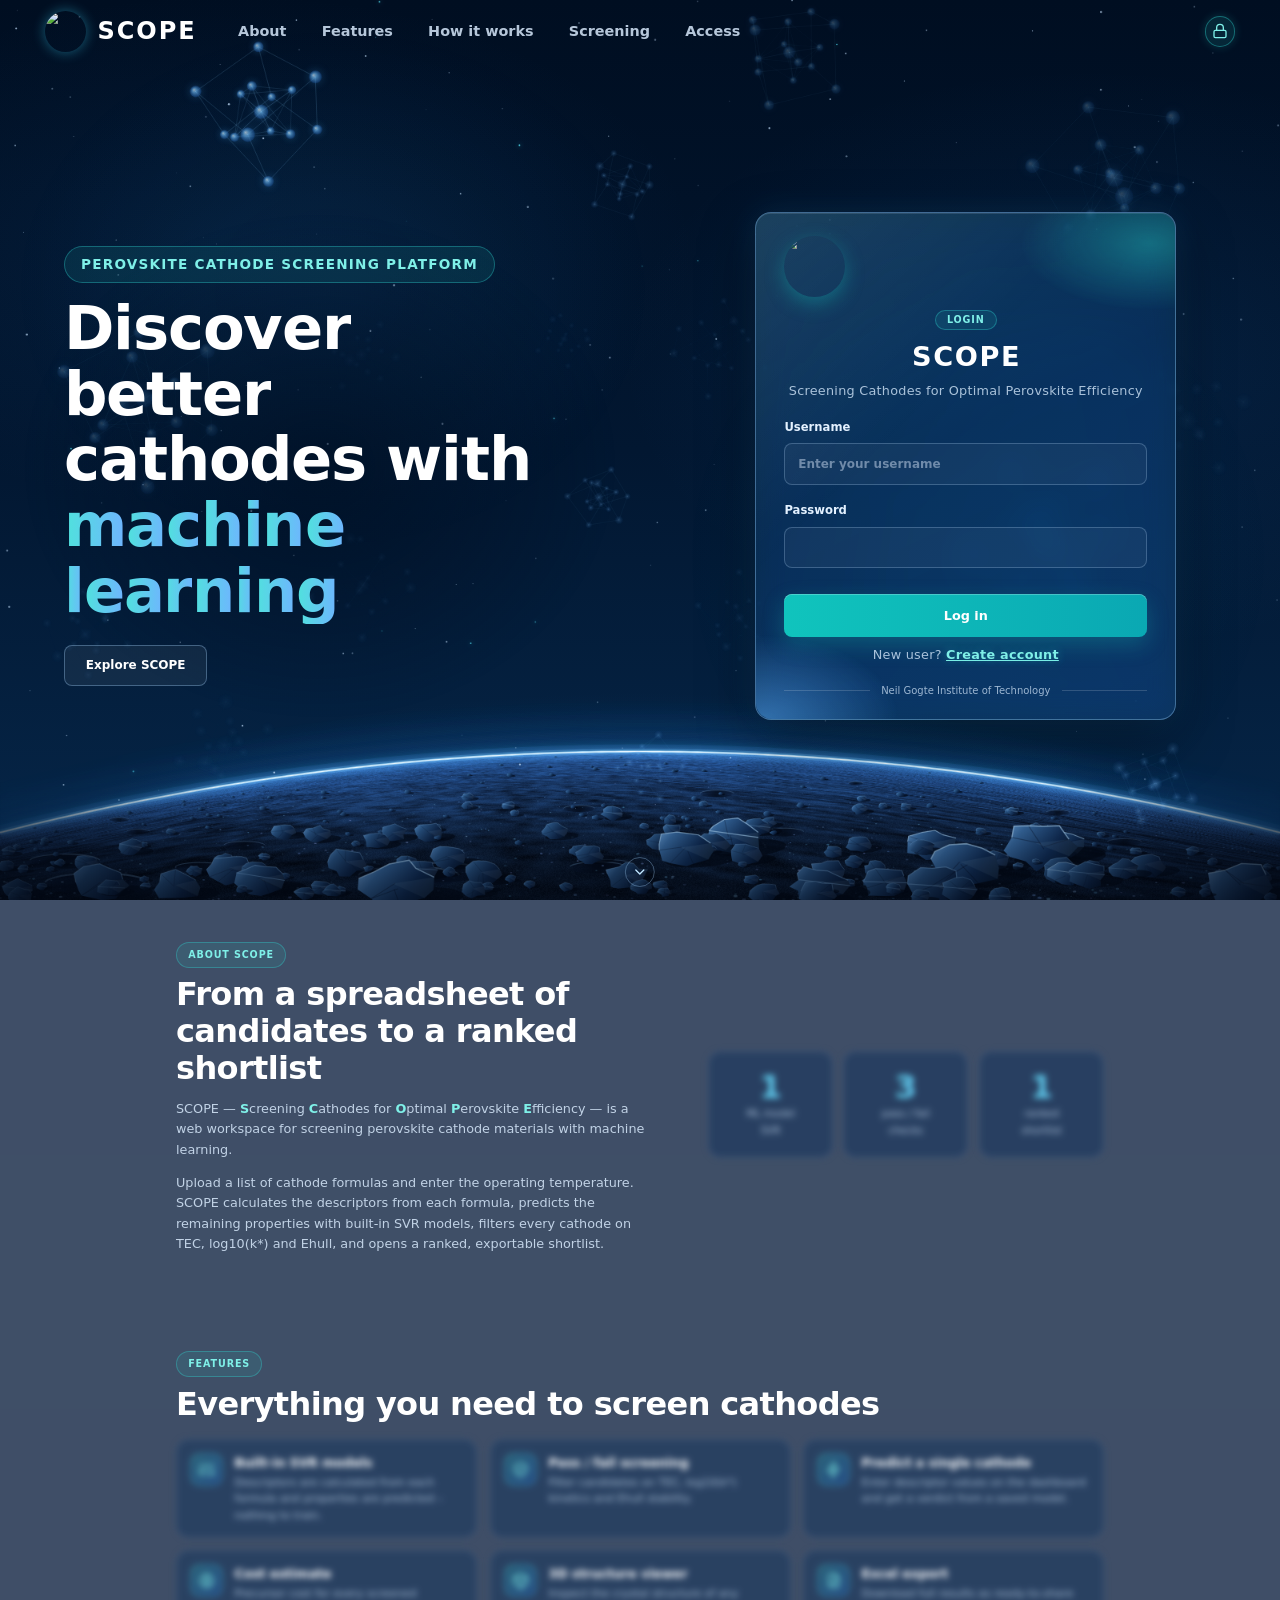
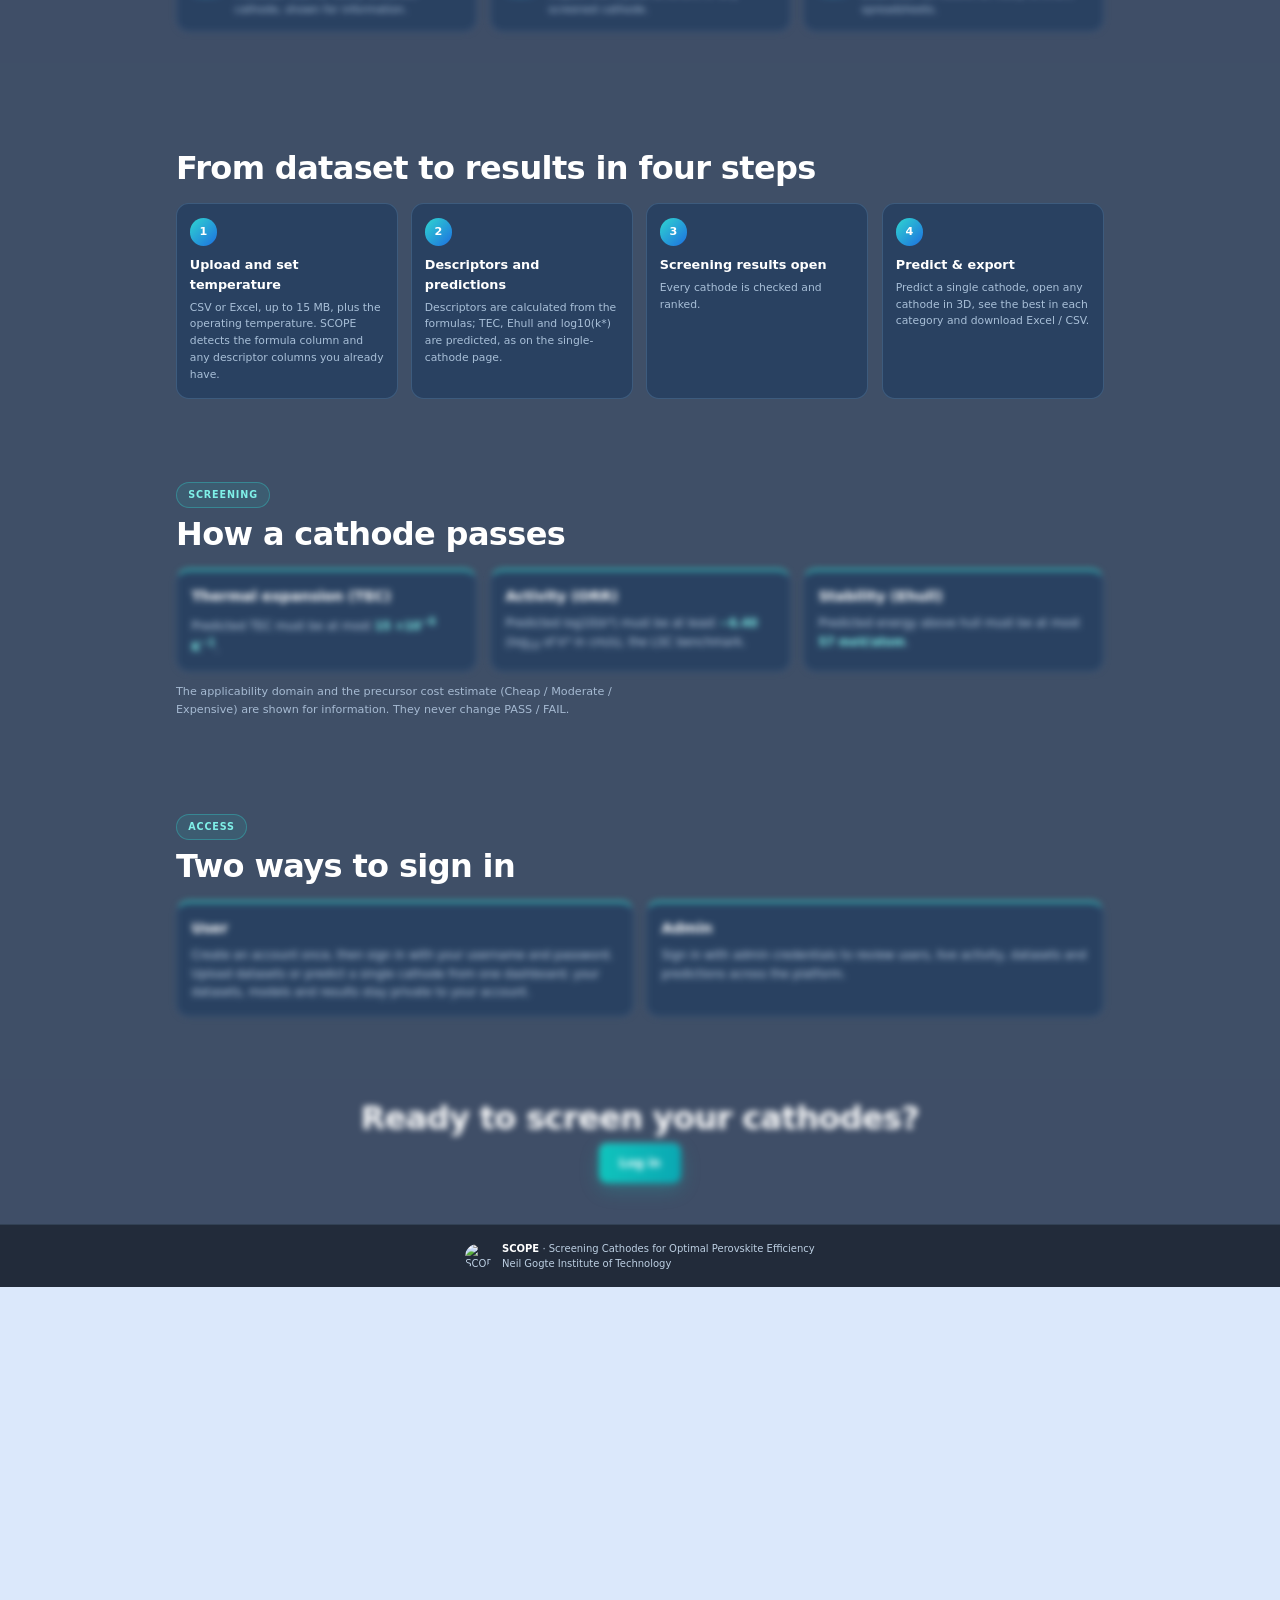
==== commit 1082b880: "Update SCOPE screening system and reports" ====
--- a/frontend/index.html
+++ b/frontend/index.html
@@ -9,7 +9,7 @@
   <link rel="icon" type="image/png" sizes="64x64" href="/favicon.png?v=2">
   <link rel="shortcut icon" href="/favicon.ico?v=2">
   <link rel="apple-touch-icon" href="/logo.png?v=2">
-  <link rel="stylesheet" href="style.css?v=1795100004">
+  <link rel="stylesheet" href="style.css?v=1795500001">
 </head>
 
 <body>
@@ -160,7 +160,7 @@
           </div>
           <div class="lg-crit lgr">
             <h3>Activity (ORR)</h3>
-            <p>Predicted log10(k*) must be at least <b>&minus;6.40</b>, the LSC benchmark.</p>
+            <p>Predicted log10(k*) must be at least <b>&minus;6.40</b> (log<sub>10</sub> of k* in cm/s), the LSC benchmark.</p>
           </div>
           <div class="lg-crit lgr">
             <h3>Stability (Ehull)</h3>
@@ -727,8 +727,10 @@
     };
   })();
   </script>
-  <script src="descriptors.js?v=1794931300"></script>
+  <script src="units.js?v=1795200003"></script>
+  <script src="descriptors.js?v=1795300001"></script>
   <script src="formula.js?v=1794931200"></script>
-  <script src="app.js?v=1795100005"></script>
+  <script src="app.js?v=1795500001"></script>
+  <script src="report.js?v=1795500001"></script>
 </body>
 </html>
--- a/frontend/style.css
+++ b/frontend/style.css
@@ -999,3 +999,18 @@
 
 /* "Welcome <username>" lighter than the bold SCOPE brand (800) */
 #main>h2:first-child{font-weight:500}
+
+/* units shown beside every input / output label */
+.fl-u{color:#5b7a99;font-weight:600;white-space:nowrap}
+#pmount .fl-u{color:#6f8aa6}
+.rs-mv{white-space:nowrap}
+/* keep unit symbols in their correct case inside upper-cased table headings (meV/atom, g, kg ...) */
+th small,th .un,.un{text-transform:none;letter-spacing:0}
+
+/* per-cathode files: Report + .cif buttons (results table + detail pop-up) */
+#app td.files{white-space:nowrap;text-align:right}
+#app td.files .btn.sm,#modal .rsmod-files .btn.sm{padding:5px 14px;font-size:12px;box-shadow:none}
+#modal .rsmod-bar .rsmod-files{margin-left:auto;background:none;border:0;padding:0;display:flex;gap:6px}
+
+.rs-files{display:flex;flex-wrap:wrap;gap:8px;margin-top:12px}
+.rs-files .btn{white-space:nowrap}
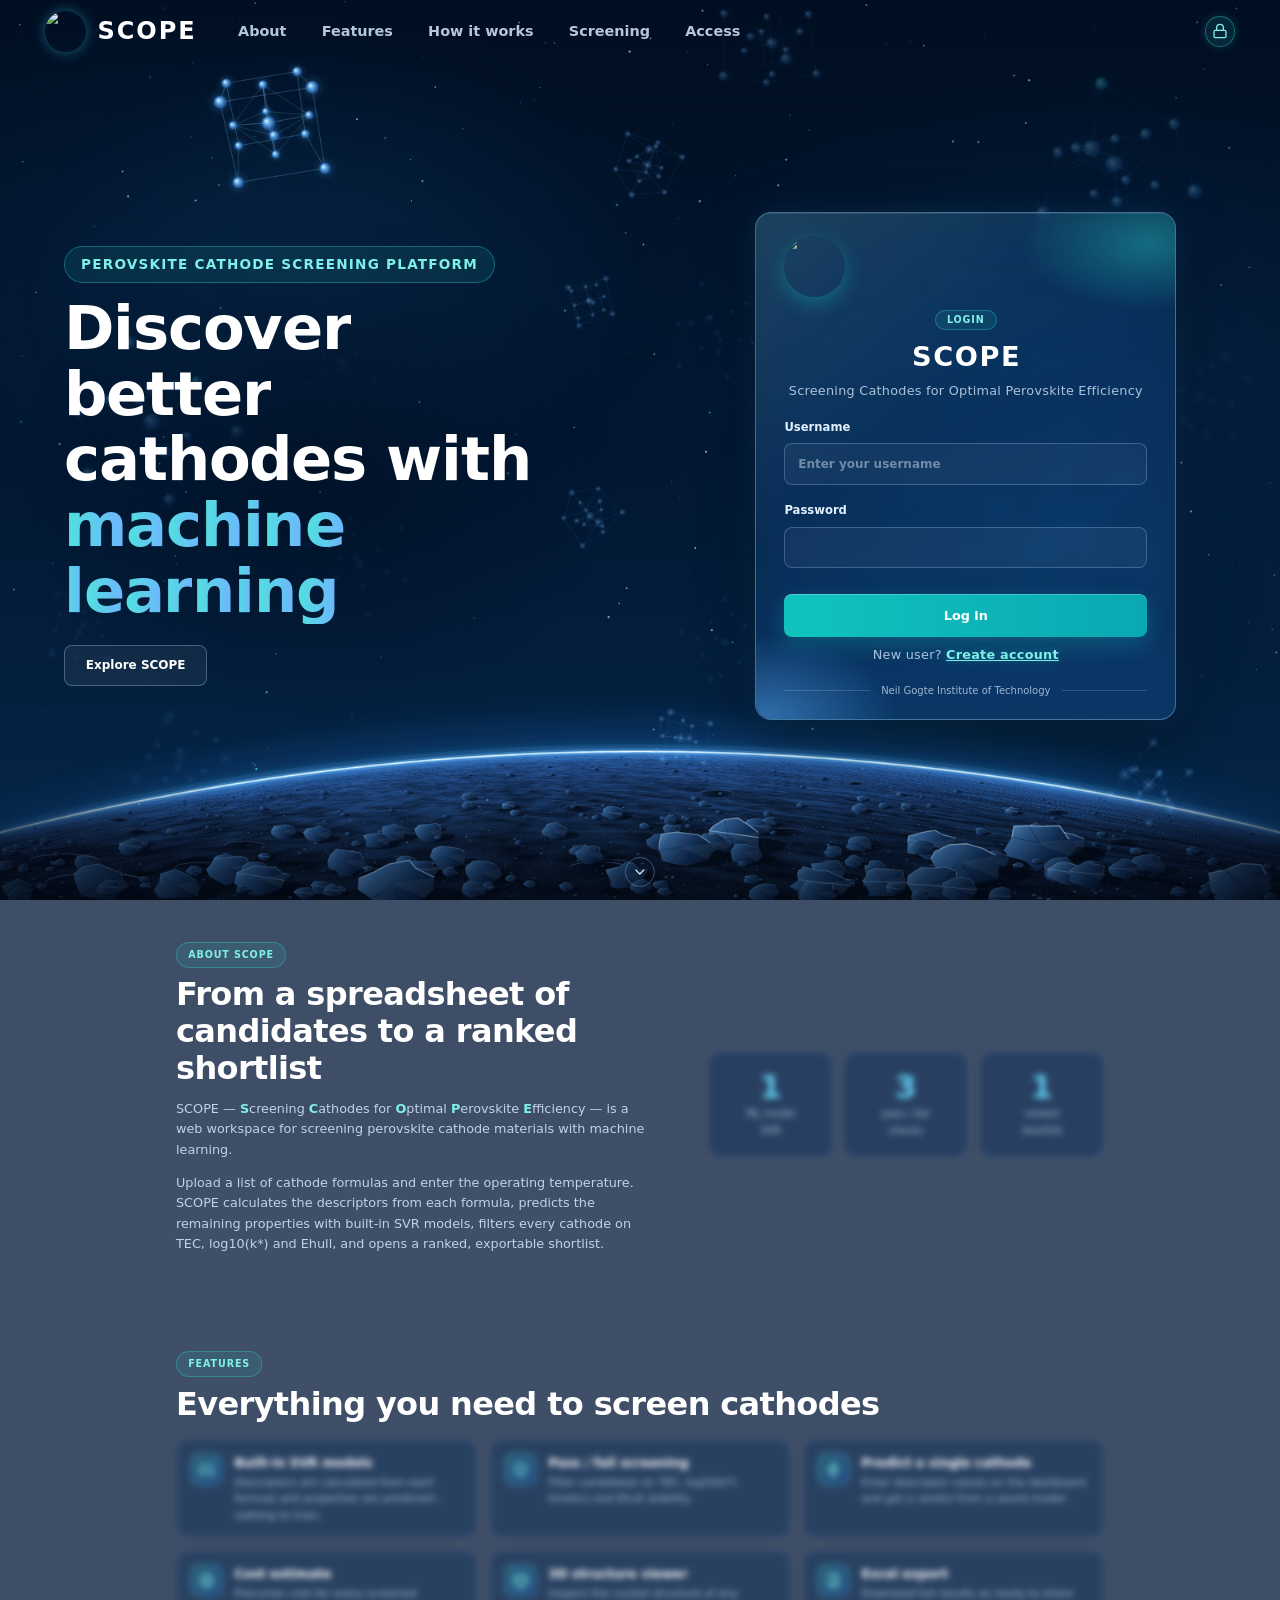
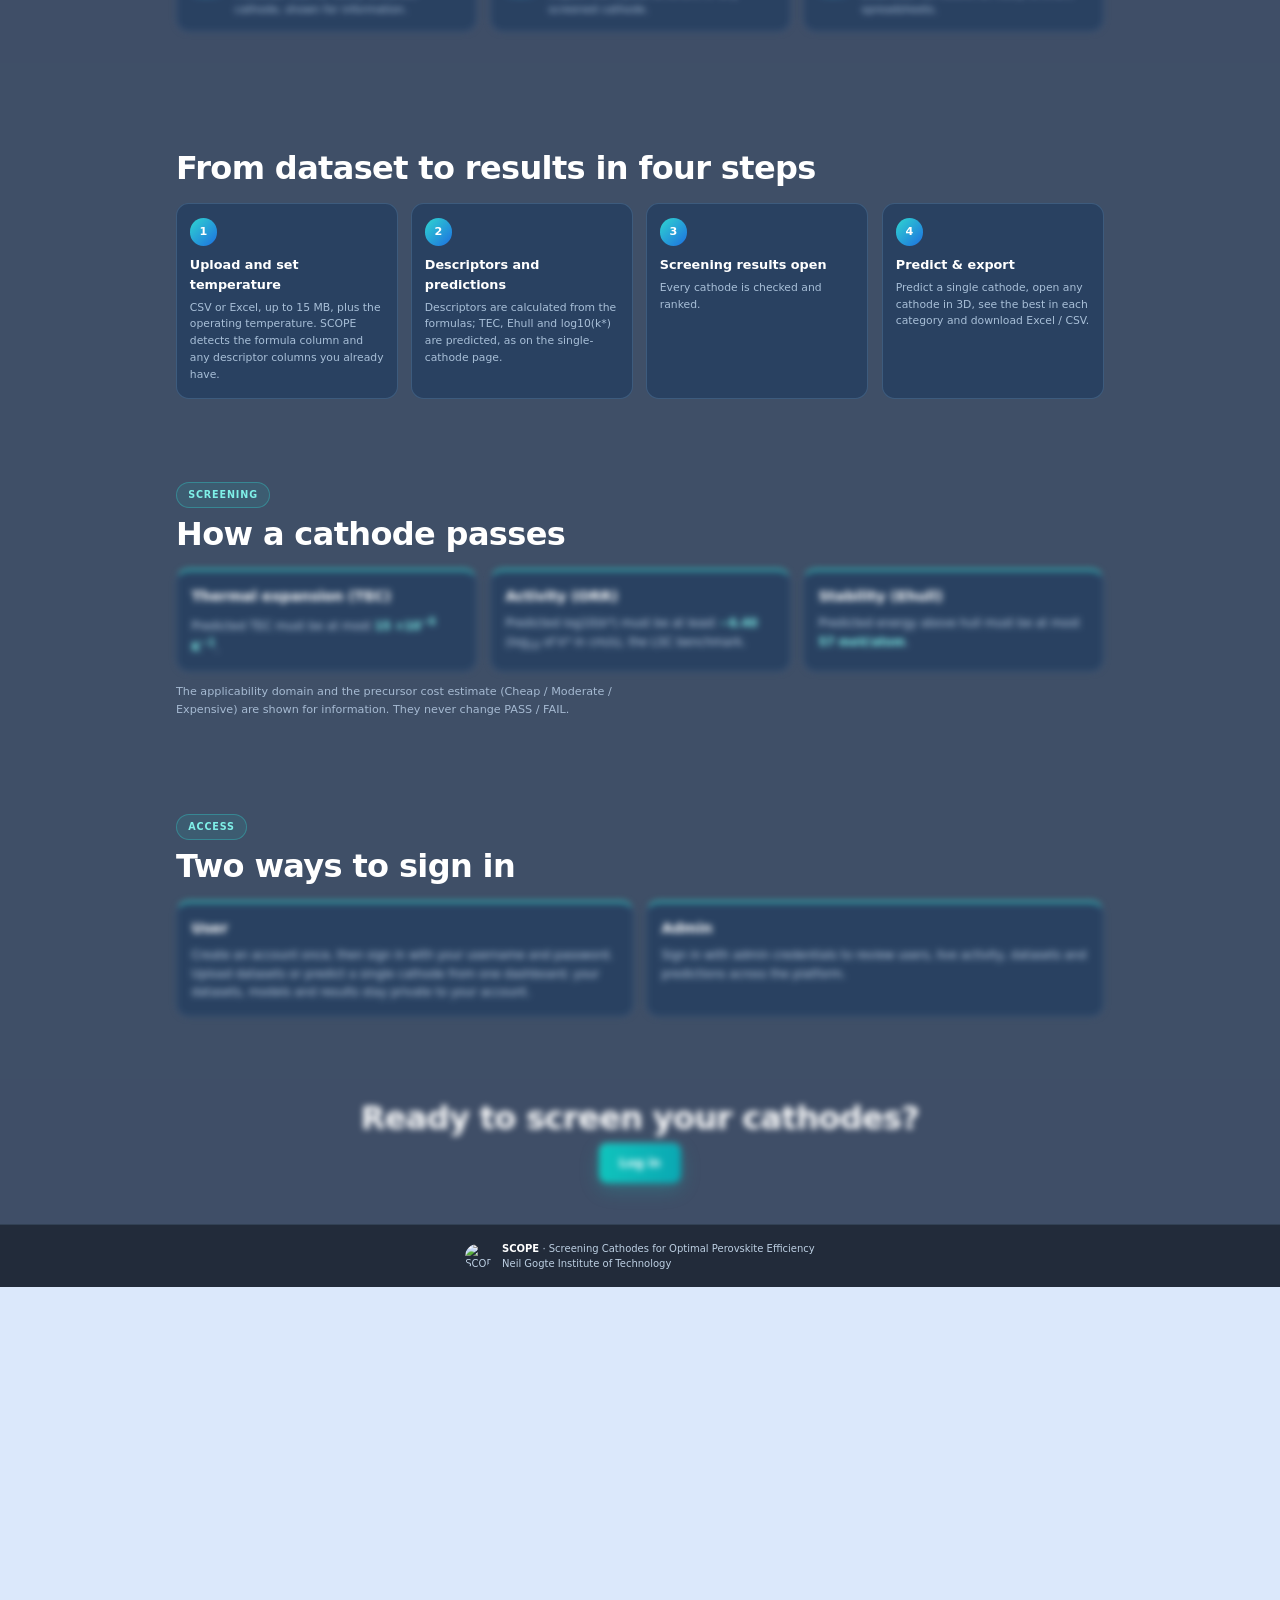
==== commit 5e17ff16: "Update website features" ====
--- a/frontend/index.html
+++ b/frontend/index.html
@@ -4,12 +4,12 @@
 <head>
   <meta charset="utf-8">
   <meta name="viewport" content="width=device-width,initial-scale=1">
-  <script src="zoomfix.js"></script>
+  <script src="zoomfix.js?v=1795600001"></script>
   <title>SCOPE</title>
   <link rel="icon" type="image/png" sizes="64x64" href="/favicon.png?v=2">
   <link rel="shortcut icon" href="/favicon.ico?v=2">
   <link rel="apple-touch-icon" href="/logo.png?v=2">
-  <link rel="stylesheet" href="style.css?v=1795500001">
+  <link rel="stylesheet" href="style.css?v=1795600001">
 </head>
 
 <body>
--- a/frontend/style.css
+++ b/frontend/style.css
@@ -1014,3 +1014,123 @@
 
 .rs-files{display:flex;flex-wrap:wrap;gap:8px;margin-top:12px}
 .rs-files .btn{white-space:nowrap}
+
+/* =====================================================================
+   MOBILE RESPONSIVE LAYER (phones / small tablets only)
+   Everything below sits inside max-width media queries, so the desktop
+   look is untouched. Must stay at the very end of the file.
+   ===================================================================== */
+html,body{max-width:100%}
+img,svg,canvas,video{max-width:100%}
+.mbox,.card,.wrap,main{min-width:0}
+
+@media(max-width:980px){
+  .gr{grid-template-columns:repeat(auto-fit,minmax(min(300px,100%),1fr))}
+  .relgrid{grid-template-columns:repeat(auto-fit,minmax(min(320px,100%),1fr))}
+  #fx .fx-cols{grid-template-columns:repeat(auto-fit,minmax(min(400px,100%),1fr))}
+  .lg-tiles{gap:10px}
+  .lg-tile b{font-size:clamp(26px,7vw,40px)}
+}
+
+@media(max-width:820px){
+  /* top bar: brand on the first line, user info wraps underneath */
+  .topbar{flex-wrap:wrap;gap:6px 14px;padding:10px 16px}
+  .topbar .who{flex-wrap:wrap;gap:6px 16px;min-width:0}
+  .topbar .brand{min-width:0}
+  #app .wrap{padding:0 16px 40px}
+  #main>h2,.ph h2{font-size:26px}
+
+  /* iOS zooms into inputs smaller than 16px */
+  input,select,textarea,#app input,#app select,#modal input,#modal select,
+  #login .login input,#pmount #pf_name,#pmount #fx .fx-row input,#pmount #fx .fx-row select,#pmount #fx .fx-orow input{font-size:16px}
+
+  /* modal / detail pop-ups */
+  #modal{padding:12px 10px}
+  .mbox,#modal .mbox{padding:22px 16px;border-radius:16px}
+  .mbox.wide,.mbox:has(.rsmod){max-width:100%}
+  .dh{padding-right:40px}.dh h2{font-size:22px}
+  .verdict{font-size:17px;padding:8px 16px}
+  .v3-slot{height:280px}
+  .rsmod-bar{gap:6px}
+
+  /* predict page */
+  .top-row{grid-template-columns:1fr}
+  .temp-box,.top-row .temp-box,.scr-grid .temp-box{max-width:none}
+  #pmount #fx .fx-row{grid-template-columns:minmax(0,1fr) minmax(0,1fr) 28px;gap:8px}
+  #pmount #fx .fx-row>.ac-wrap{grid-column:1;grid-row:1}
+  #pmount #fx .fx-row>.fx-n{grid-column:2;grid-row:1}
+  #pmount #fx .fx-row>.fx-x{grid-column:3;grid-row:1}
+  #pmount #fx .fx-row>.fx-f{grid-column:1;grid-row:2}
+  #pmount #fx .fx-row>.fx-s{grid-column:2 / 4;grid-row:2}
+  #pmount #fx .fx-orow input{width:100%}
+  #pmount #fx .fx-orow label{flex:1 1 130px}
+  .ac-list{min-width:0;max-width:calc(100vw - 32px)}
+  .fgrid{grid-template-columns:repeat(auto-fill,minmax(min(200px,100%),1fr))}
+  .tb-col .vp-btn{align-self:stretch}
+
+  /* result card */
+  .rs{padding:18px 14px}
+  .rs-head{flex-direction:column;align-items:stretch}
+  .rs-3d{flex:none;width:100%;max-width:340px;align-self:center}
+  .rs-i{grid-template-columns:auto minmax(0,1fr)}
+  .rs-iv{grid-column:1 / -1;text-align:left;padding-top:0}
+  .rs-box{padding:14px 12px}
+  .rsmod .rs-3d{flex-basis:auto}
+
+  /* cards, tables, buttons */
+  .card{padding:16px 14px}
+  .ds{padding:16px 14px}
+  .tw{max-height:70vh;-webkit-overflow-scrolling:touch}
+  .mx-wrap,.rs-tw{-webkit-overflow-scrolling:touch}
+  .btn{min-height:40px}
+  .scr-act .btn,.desc-act .btn{flex:1 1 150px}
+  .btn.train-big{padding:12px 24px;font-size:16px}
+  .gr .gr-act .btn{padding:14px 22px;font-size:1.05rem;white-space:normal}
+  #toast{left:12px;right:12px;bottom:14px;max-width:none}
+  #vb{max-width:calc(100% - 24px);text-align:center}
+  .fl-card{max-width:100%}
+
+  /* login / landing page */
+  .lg-nav{gap:12px;padding:0 16px}
+  .lg-hero{padding-left:16px;padding-right:16px}
+  #login .login,.lg-hero .login{width:100%;padding:24px 20px 20px}
+  #login .login h1{font-size:28px}
+  .lg-title{font-size:clamp(30px,9vw,44px)}
+  .lg-sec{padding-left:16px;padding-right:16px}
+  .lg-sec p{max-width:none}
+  .lg-foot{flex-wrap:wrap;text-align:center;padding:20px 16px}
+}
+
+@media(max-width:600px){
+  .topbar .brand{font-size:20px;gap:10px}
+  .topbar .brand .logo{width:40px;height:40px}
+  .topbar .who,.topbar .who .link{font-size:13px}
+  #main>h2:first-child{margin-left:0}
+  .lg-brand{font-size:20px;gap:10px}.lg-brand img{width:36px;height:36px}
+  .lg-nav{height:64px}:root{--nav-h:64px}
+  .lg-tiles{grid-template-columns:repeat(3,minmax(0,1fr))}
+  .lg-tile{padding:16px 8px}
+  .lg-cta .lg-btn{flex:1 1 100%;text-align:center}
+  .lg-feat{flex-direction:row}
+  .rs-name{font-size:28px}
+  .rs-mv{font-size:16px}
+  .rs-mt b{font-size:14.5px}
+  .rtabs{flex-wrap:wrap}
+  .mt{max-width:100%}
+  .mt button{padding:13px 6px;font-size:12px}
+  .exp-btn .et small{font-size:11.5px}
+  .btn.exp-btn{padding:10px 14px;gap:12px}
+  .stat b{font-size:24px}
+  .g4{grid-template-columns:repeat(auto-fit,minmax(130px,1fr))}
+  .g4c{grid-template-columns:1fr}
+  table{font-size:12.5px}
+  th,td{padding:9px 10px}
+  .funnel{padding:12px 14px}
+}
+
+@media(max-width:380px){
+  .topbar .brand{font-size:18px}
+  .topbar .who,.topbar .who .link{font-size:12px}
+  .mt button{font-size:11px;letter-spacing:.02em}
+  .lg-title{font-size:28px}
+}
